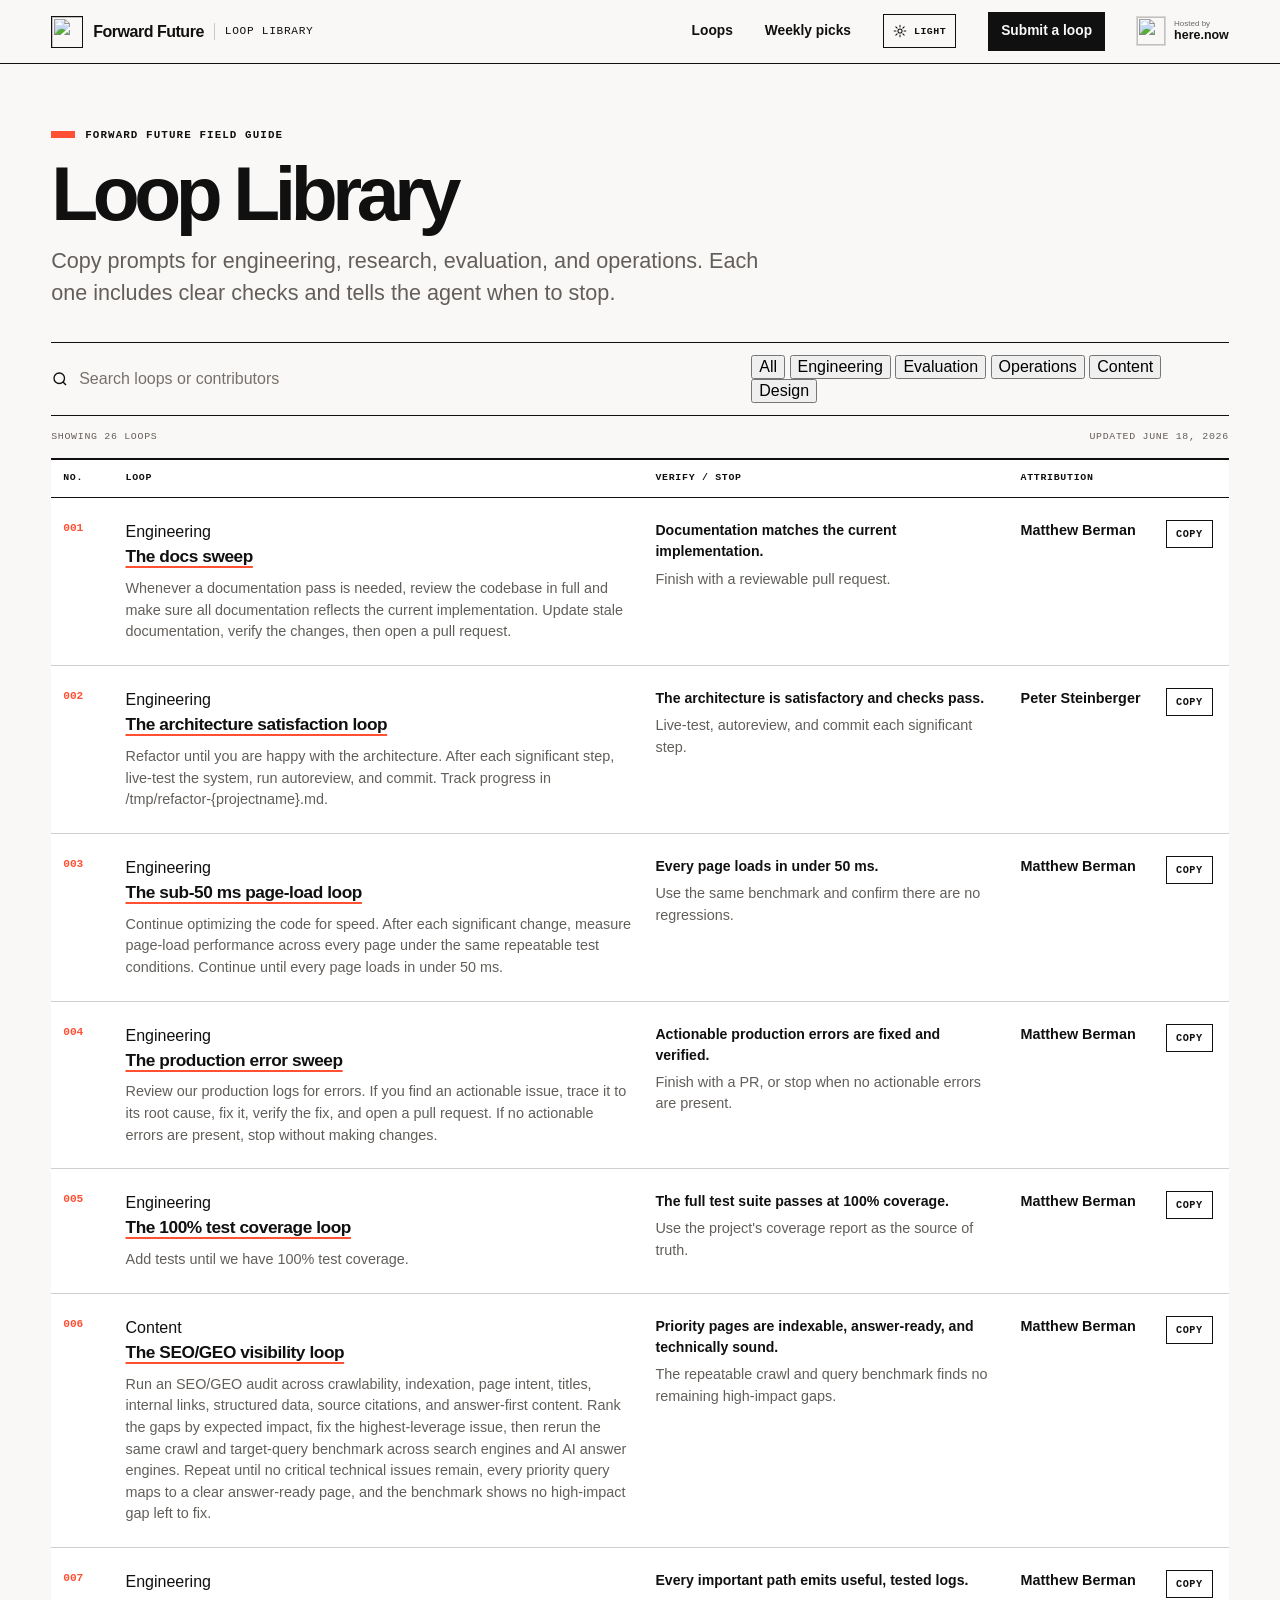
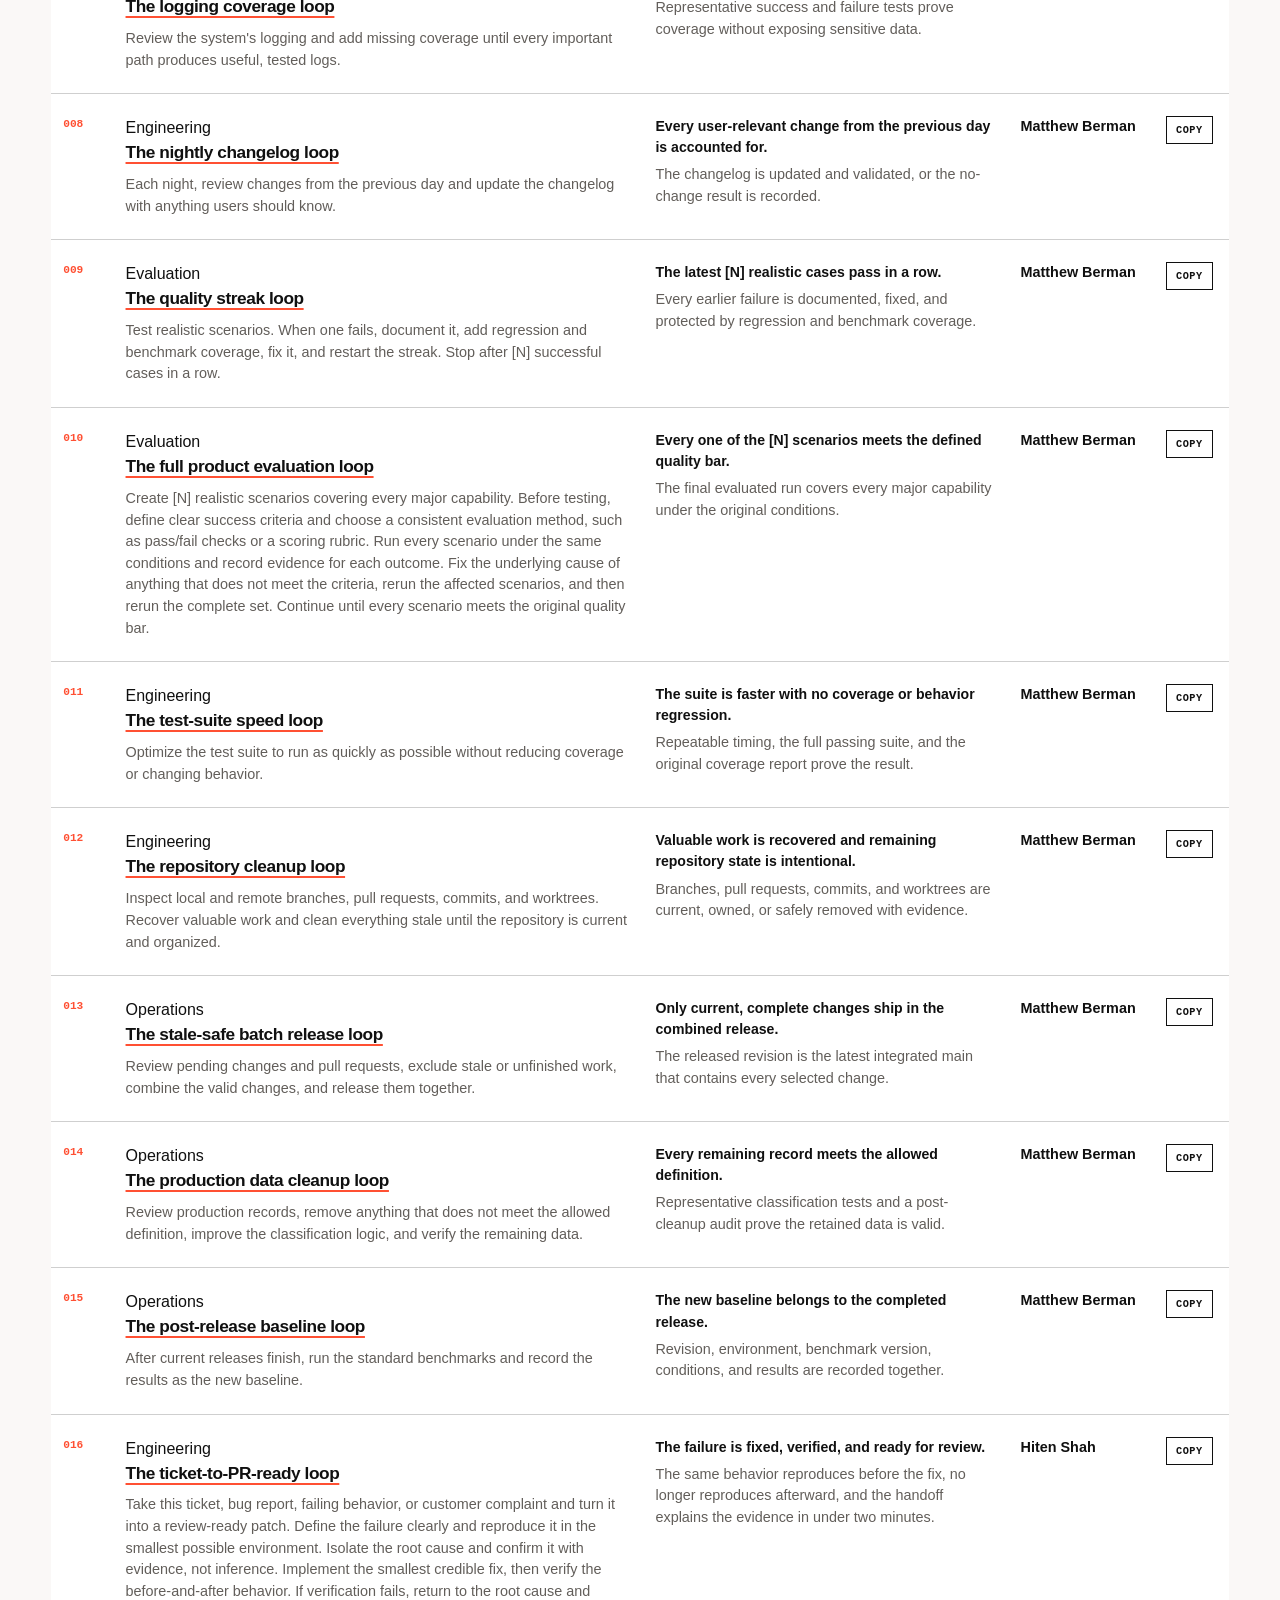
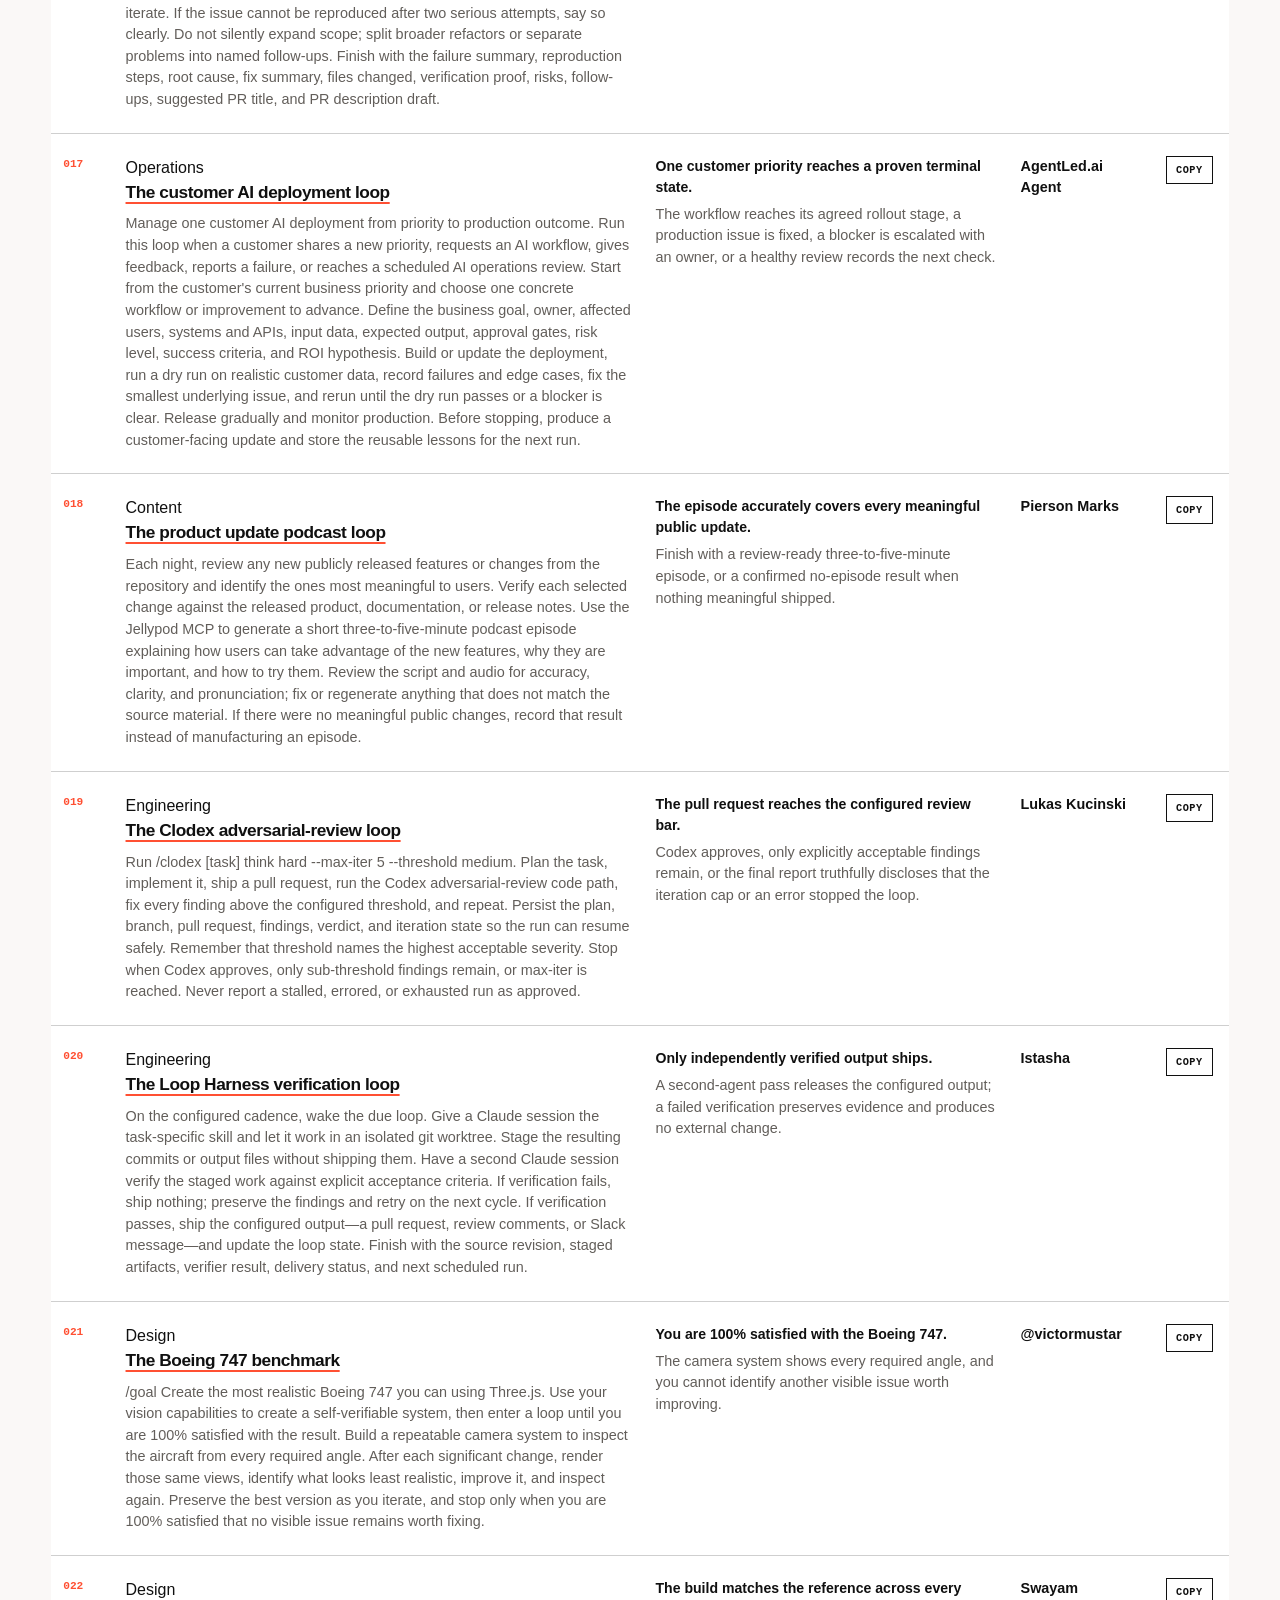
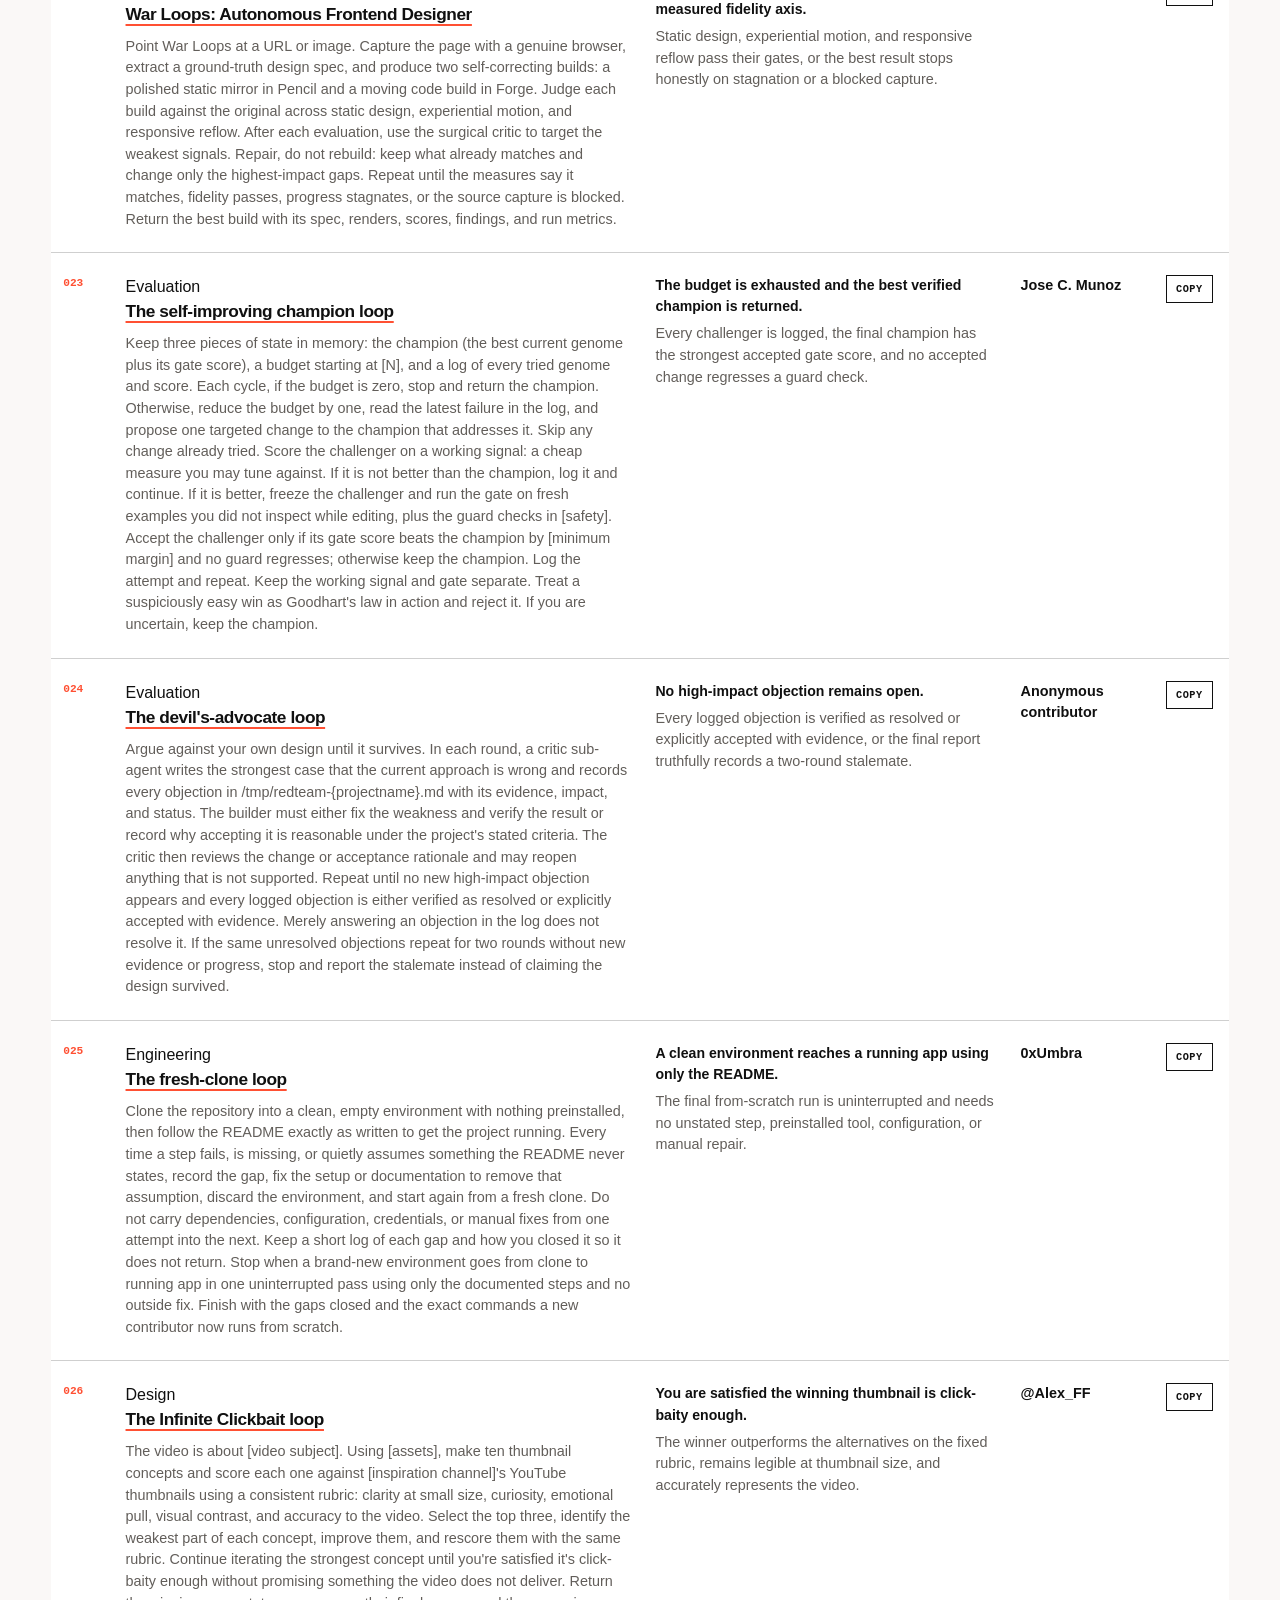
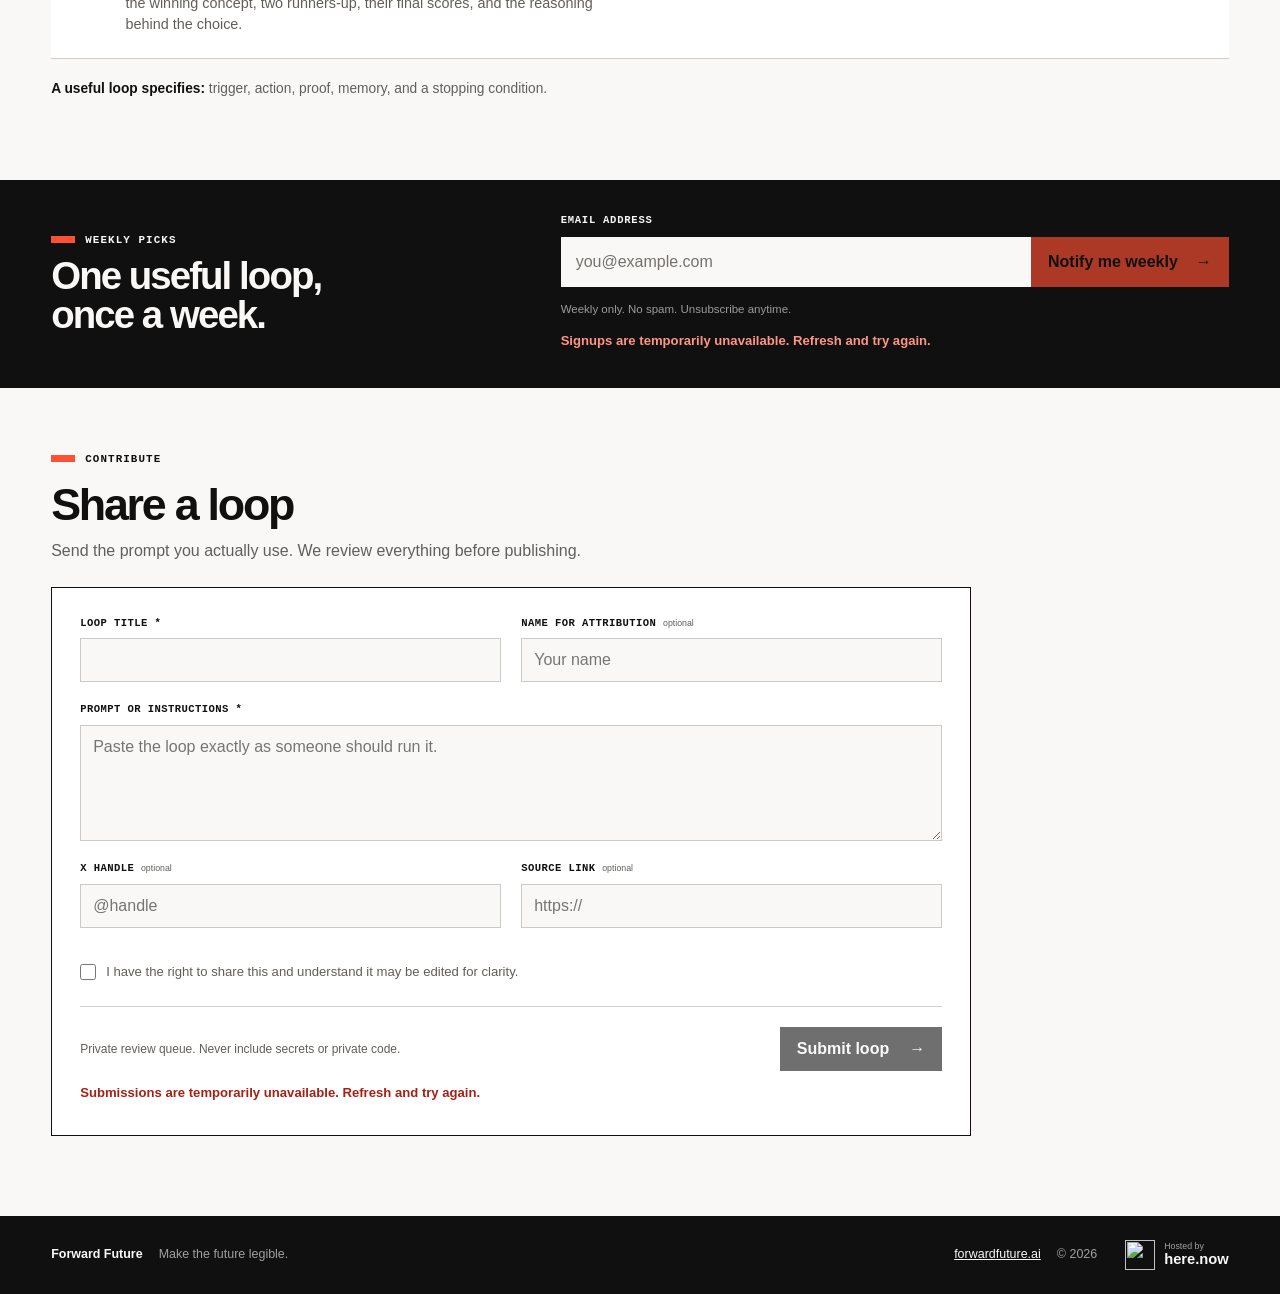
==== site/index.html @ 6766c5fc "Remove Slack notification from error sweep" ====
<!doctype html>
<html lang="en">
  <head>
    <meta charset="utf-8" />
    <meta name="viewport" content="width=device-width, initial-scale=1" />
    <meta
      name="description"
      content="Copy practical AI agent workflows for engineering, research, editorial work, evaluation, and operations, each with a clear stopping condition."
    />
    <meta name="author" content="Forward Future" />
    <meta
      name="robots"
      content="index,follow,max-image-preview:large,max-snippet:-1"
    />
    <meta name="theme-color" content="#faf8f7" />
    <meta name="color-scheme" content="light dark" />
    <meta
      name="loop-library-form-api"
      content="https://loop-library-forms.mberman84.workers.dev"
    />
    <script>
      (() => {
        const storageKey = "loop-library-theme";
        let storedTheme;

        try {
          storedTheme = window.localStorage.getItem(storageKey);
        } catch {
          storedTheme = null;
        }

        const theme =
          storedTheme === "light" || storedTheme === "dark"
            ? storedTheme
            : window.matchMedia("(prefers-color-scheme: dark)").matches
              ? "dark"
              : "light";

        document.documentElement.dataset.theme = theme;
        document
          .querySelector('meta[name="theme-color"]')
          .setAttribute("content", theme === "dark" ? "#101010" : "#faf8f7");
      })();
    </script>
    <meta property="og:type" content="website" />
    <meta property="og:site_name" content="Loop Library" />
    <meta
      property="og:title"
      content="Loop Library: Repeatable AI Agent Workflows | Forward Future"
    />
    <meta
      property="og:description"
      content="Repeatable AI agent prompts with practical checks, proof, and stopping conditions."
    />
    <meta
      property="og:url"
      content="https://signals.forwardfuture.ai/loop-library/"
    />
    <meta
      property="og:image"
      content="https://signals.forwardfuture.ai/loop-library/assets/social/loop-library-20260618-8.png"
    />
    <meta
      property="og:image:secure_url"
      content="https://signals.forwardfuture.ai/loop-library/assets/social/loop-library-20260618-8.png"
    />
    <meta property="og:image:type" content="image/png" />
    <meta
      property="og:image:alt"
      content="Loop Library — repeatable AI agent workflows from Forward Future"
    />
    <meta property="og:image:width" content="1200" />
    <meta property="og:image:height" content="630" />
    <meta name="twitter:card" content="summary_large_image" />
    <meta
      name="twitter:title"
      content="Loop Library: Repeatable AI Agent Workflows | Forward Future"
    />
    <meta
      name="twitter:description"
      content="Repeatable AI agent prompts with practical checks, proof, and stopping conditions."
    />
    <meta
      name="twitter:image"
      content="https://signals.forwardfuture.ai/loop-library/assets/social/loop-library-20260618-8.png"
    />
    <meta
      name="twitter:image:alt"
      content="Loop Library — repeatable AI agent workflows from Forward Future"
    />
    <link
      rel="canonical"
      href="https://signals.forwardfuture.ai/loop-library/"
    />
    <link
      rel="sitemap"
      type="application/xml"
      href="https://signals.forwardfuture.ai/loop-library/sitemap.xml"
    />
    <link
      rel="alternate"
      type="application/atom+xml"
      title="Loop Library updates"
      href="https://signals.forwardfuture.ai/loop-library/feed.xml"
    />
    <link rel="icon" type="image/png" href="./assets/favicon.png" />
    <link rel="stylesheet" href="./styles.css?v=20260618-categories" />
    <script type="application/ld+json">
      {
        "@context": "https://schema.org",
        "@graph": [
          {
            "@type": "Organization",
            "@id": "https://signals.forwardfuture.ai/loop-library/#organization",
            "name": "Forward Future",
            "url": "https://forwardfuture.ai/",
            "logo": {
              "@type": "ImageObject",
              "url": "https://signals.forwardfuture.ai/loop-library/assets/ff-mark.png",
              "width": 1920,
              "height": 1920
            }
          },
          {
            "@type": "WebSite",
            "@id": "https://signals.forwardfuture.ai/loop-library/#website",
            "url": "https://signals.forwardfuture.ai/loop-library/",
            "name": "Loop Library",
            "description": "Practical AI agent workflows for engineering, research, editorial work, evaluation, and operations.",
            "publisher": {
              "@id": "https://signals.forwardfuture.ai/loop-library/#organization"
            }
          },
          {
            "@type": "CollectionPage",
            "@id": "https://signals.forwardfuture.ai/loop-library/#collection",
            "url": "https://signals.forwardfuture.ai/loop-library/",
            "name": "Loop Library",
            "description": "A practical library of repeatable AI agent workflows with clear checks and stopping conditions.",
            "dateModified": "2026-06-18",
            "primaryImageOfPage": {
              "@type": "ImageObject",
              "url": "https://signals.forwardfuture.ai/loop-library/assets/social/loop-library-20260618-8.png",
              "width": 1200,
              "height": 630
            },
            "isPartOf": {
              "@id": "https://signals.forwardfuture.ai/loop-library/#website"
            },
            "mainEntity": {
              "@type": "ItemList",
              "numberOfItems": 26,
              "itemListElement": [
                {
                  "@type": "ListItem",
                  "position": 1,
                  "name": "The docs sweep",
                  "url": "https://signals.forwardfuture.ai/loop-library/loops/overnight-docs-sweep/"
                },
                {
                  "@type": "ListItem",
                  "position": 2,
                  "name": "The architecture satisfaction loop",
                  "url": "https://signals.forwardfuture.ai/loop-library/loops/architecture-satisfaction-loop/"
                },
                {
                  "@type": "ListItem",
                  "position": 3,
                  "name": "The sub-50 ms page-load loop",
                  "url": "https://signals.forwardfuture.ai/loop-library/loops/sub-50ms-page-load-loop/"
                },
                {
                  "@type": "ListItem",
                  "position": 4,
                  "name": "The production error sweep",
                  "url": "https://signals.forwardfuture.ai/loop-library/loops/production-error-sweep/"
                },
                {
                  "@type": "ListItem",
                  "position": 5,
                  "name": "The 100% test coverage loop",
                  "url": "https://signals.forwardfuture.ai/loop-library/loops/100-percent-test-coverage-loop/"
                },
                {
                  "@type": "ListItem",
                  "position": 6,
                  "name": "The SEO/GEO visibility loop",
                  "url": "https://signals.forwardfuture.ai/loop-library/loops/seo-geo-visibility-loop/"
                },
                {
                  "@type": "ListItem",
                  "position": 7,
                  "name": "The logging coverage loop",
                  "url": "https://signals.forwardfuture.ai/loop-library/loops/exhaustive-logging-coverage-loop/"
                },
                {
                  "@type": "ListItem",
                  "position": 8,
                  "name": "The nightly changelog loop",
                  "url": "https://signals.forwardfuture.ai/loop-library/loops/nightly-changelog-sweep/"
                },
                {
                  "@type": "ListItem",
                  "position": 9,
                  "name": "The quality streak loop",
                  "url": "https://signals.forwardfuture.ai/loop-library/loops/quality-streak-loop/"
                },
                {
                  "@type": "ListItem",
                  "position": 10,
                  "name": "The full product evaluation loop",
                  "url": "https://signals.forwardfuture.ai/loop-library/loops/full-product-evaluation-loop/"
                },
                {
                  "@type": "ListItem",
                  "position": 11,
                  "name": "The test-suite speed loop",
                  "url": "https://signals.forwardfuture.ai/loop-library/loops/test-suite-speed-loop/"
                },
                {
                  "@type": "ListItem",
                  "position": 12,
                  "name": "The repository cleanup loop",
                  "url": "https://signals.forwardfuture.ai/loop-library/loops/repository-cleanup-loop/"
                },
                {
                  "@type": "ListItem",
                  "position": 13,
                  "name": "The stale-safe batch release loop",
                  "url": "https://signals.forwardfuture.ai/loop-library/loops/stale-safe-batch-release-loop/"
                },
                {
                  "@type": "ListItem",
                  "position": 14,
                  "name": "The production data cleanup loop",
                  "url": "https://signals.forwardfuture.ai/loop-library/loops/production-data-cleanup-loop/"
                },
                {
                  "@type": "ListItem",
                  "position": 15,
                  "name": "The post-release baseline loop",
                  "url": "https://signals.forwardfuture.ai/loop-library/loops/post-release-baseline-loop/"
                },
                {
                  "@type": "ListItem",
                  "position": 16,
                  "name": "The ticket-to-PR-ready loop",
                  "url": "https://signals.forwardfuture.ai/loop-library/loops/ticket-to-pr-ready-loop/"
                },
                {
                  "@type": "ListItem",
                  "position": 17,
                  "name": "The customer AI deployment loop",
                  "url": "https://signals.forwardfuture.ai/loop-library/loops/customer-ai-deployment-loop/"
                },
                {
                  "@type": "ListItem",
                  "position": 18,
                  "name": "The product update podcast loop",
                  "url": "https://signals.forwardfuture.ai/loop-library/loops/product-update-podcast-loop/"
                },
                {
                  "@type": "ListItem",
                  "position": 19,
                  "name": "The Clodex adversarial-review loop",
                  "url": "https://signals.forwardfuture.ai/loop-library/loops/clodex-adversarial-review-loop/"
                },
                {
                  "@type": "ListItem",
                  "position": 20,
                  "name": "The Loop Harness verification loop",
                  "url": "https://signals.forwardfuture.ai/loop-library/loops/loop-harness-verification-loop/"
                },
                {
                  "@type": "ListItem",
                  "position": 21,
                  "name": "The Boeing 747 benchmark",
                  "url": "https://signals.forwardfuture.ai/loop-library/loops/boeing-747-benchmark/"
                },
                {
                  "@type": "ListItem",
                  "position": 22,
                  "name": "War Loops: Autonomous Frontend Designer",
                  "url": "https://signals.forwardfuture.ai/loop-library/loops/war-loops-frontend-designer/"
                },
                {
                  "@type": "ListItem",
                  "position": 23,
                  "name": "The self-improving champion loop",
                  "url": "https://signals.forwardfuture.ai/loop-library/loops/self-improving-champion-loop/"
                },
                {
                  "@type": "ListItem",
                  "position": 24,
                  "name": "The devil's-advocate loop",
                  "url": "https://signals.forwardfuture.ai/loop-library/loops/devils-advocate-design-loop/"
                },
                {
                  "@type": "ListItem",
                  "position": 25,
                  "name": "The fresh-clone loop",
                  "url": "https://signals.forwardfuture.ai/loop-library/loops/fresh-clone-loop/"
                },
                {
                  "@type": "ListItem",
                  "position": 26,
                  "name": "The Infinite Clickbait loop",
                  "url": "https://signals.forwardfuture.ai/loop-library/loops/infinite-clickbait-loop/"
                }
              ]
            }
          }
        ]
      }
    </script>
    <script src="./script.js?v=20260618-categories" defer></script>
    <title>Loop Library: Repeatable AI Agent Workflows | Forward Future</title>
  </head>
  <body>
    <a class="skip-link" href="#main">Skip to content</a>

    <header class="site-header">
      <a class="brand-lockup" href="#top" aria-label="Forward Future Loop Library">
        <img
          class="brand-mark"
          src="./assets/favicon.png"
          width="32"
          height="32"
          alt=""
        />
        <span class="brand-name">Forward Future</span>
        <span class="brand-product">Loop Library</span>
      </a>

      <nav class="site-nav" aria-label="Primary navigation">
        <a href="#library">Loops</a>
        <a href="#weekly">Weekly picks</a>
        <button
          class="theme-toggle"
          id="theme-toggle"
          type="button"
          aria-label="Switch to dark mode"
          aria-pressed="false"
        >
          <svg class="theme-icon theme-icon-light" viewBox="0 0 24 24" aria-hidden="true">
            <circle cx="12" cy="12" r="3.5"></circle>
            <path d="M12 2v3M12 19v3M4.9 4.9 7 7M17 17l2.1 2.1M2 12h3M19 12h3M4.9 19.1 7 17M17 7l2.1-2.1"></path>
          </svg>
          <svg class="theme-icon theme-icon-dark" viewBox="0 0 24 24" aria-hidden="true">
            <path d="M20 15.2A8.5 8.5 0 0 1 8.8 4a8.5 8.5 0 1 0 11.2 11.2Z"></path>
          </svg>
          <span class="theme-label theme-label-light">Light</span>
          <span class="theme-label theme-label-dark">Dark</span>
        </button>
        <a class="nav-cta" href="#submit">Submit a loop</a>
        <a
          class="here-now-credit here-now-credit--header"
          data-here-now-credit
          href="https://here.now/r/signals"
          target="_blank"
          rel="noopener noreferrer"
          aria-label="Hosted by here.now"
        >
          <img
            class="here-now-credit__icon"
            src="./assets/here-now-icon.svg"
            alt=""
            aria-hidden="true"
          />
          <span class="here-now-credit__text">
            <small>Hosted by</small>
            <strong>here.now</strong>
          </span>
        </a>
      </nav>
    </header>

    <main id="main">
      <section class="library-section page-width" id="library">
        <div class="library-intro" id="top">
          <p class="eyebrow">Forward Future field guide</p>
          <h1>Loop Library</h1>
          <p class="hero-lede">
            Copy prompts for engineering, research, evaluation, and operations.
            Each one includes clear checks and tells the agent when to stop.
          </p>
        </div>

        <div class="library-controls">
          <label class="search-control">
            <span class="sr-only">Search loops</span>
            <svg viewBox="0 0 24 24" aria-hidden="true">
              <circle cx="11" cy="11" r="7"></circle>
              <path d="m20 20-4-4"></path>
            </svg>
            <input
              id="loop-search"
              type="search"
              placeholder="Search loops or contributors"
              autocomplete="off"
            />
          </label>

          <div
            class="category-filters"
            role="group"
            aria-label="Filter loops by category"
          >
            <button
              class="category-filter is-active"
              type="button"
              data-category-filter="all"
              aria-pressed="true"
            >
              All
            </button>
            <button
              class="category-filter"
              type="button"
              data-category-filter="engineering"
              aria-pressed="false"
            >
              Engineering
            </button>
            <button
              class="category-filter"
              type="button"
              data-category-filter="evaluation"
              aria-pressed="false"
            >
              Evaluation
            </button>
            <button
              class="category-filter"
              type="button"
              data-category-filter="operations"
              aria-pressed="false"
            >
              Operations
            </button>
            <button
              class="category-filter"
              type="button"
              data-category-filter="content"
              aria-pressed="false"
            >
              Content
            </button>
            <button
              class="category-filter"
              type="button"
              data-category-filter="design"
              aria-pressed="false"
            >
              Design
            </button>
          </div>
        </div>

        <div class="results-line">
          <p id="results-count" aria-live="polite">Showing 26 loops</p>
          <time datetime="2026-06-18">Updated June 18, 2026</time>
        </div>

        <div class="table-wrap">
          <table class="loop-table">
            <caption class="sr-only">
              Agentic engineering loops
            </caption>
            <thead>
              <tr>
                <th scope="col">No.</th>
                <th scope="col">Loop</th>
                <th scope="col">Verify / stop</th>
                <th scope="col">Attribution</th>
                <th scope="col"><span class="sr-only">Action</span></th>
              </tr>
            </thead>
            <tbody>
              <tr
                class="loop-row"
                data-copy-root
                data-category="engineering"
                data-search="documentation docs sweep audit maintenance anytime on-demand nightly overnight pull request pr matthew berman review codebase"
              >
                <td class="cell-number">001</td>
                <td class="cell-loop">
                  <span class="loop-category">Engineering</span>
                  <h3>
                    <a class="loop-title-link" href="./loops/overnight-docs-sweep/">
                      The docs sweep
                    </a>
                  </h3>
                  <p data-prompt>
                    Whenever a documentation pass is needed, review the codebase
                    in full and make sure all documentation reflects the current
                    implementation. Update stale documentation, verify the
                    changes, then open a pull request.
                  </p>
                </td>
                <td class="cell-check">
                  <span class="cell-label">Verify / stop</span>
                  <strong>Documentation matches the current implementation.</strong>
                  <span>Finish with a reviewable pull request.</span>
                </td>
                <td class="cell-attribution">
                  <span class="cell-label">Attribution</span>
                  Matthew Berman
                </td>
                <td class="cell-action">
                  <button class="copy-button" type="button">
                    <span>Copy</span>
                  </button>
                </td>
              </tr>

              <tr
                class="loop-row"
                data-copy-root
                data-category="engineering"
                data-search="refactor architecture live test autoreview commit progress tmp peter steinberger"
              >
                <td class="cell-number">002</td>
                <td class="cell-loop">
                  <span class="loop-category">Engineering</span>
                  <h3>
                    <a
                      class="loop-title-link"
                      href="./loops/architecture-satisfaction-loop/"
                    >
                      The architecture satisfaction loop
                    </a>
                  </h3>
                  <p data-prompt>
                    Refactor until you are happy with the architecture. After
                    each significant step, live-test the system, run autoreview,
                    and commit. Track progress in
                    /tmp/refactor-{projectname}.md.
                  </p>
                </td>
                <td class="cell-check">
                  <span class="cell-label">Verify / stop</span>
                  <strong>The architecture is satisfactory and checks pass.</strong>
                  <span>Live-test, autoreview, and commit each significant step.</span>
                </td>
                <td class="cell-attribution">
                  <span class="cell-label">Attribution</span>
                  Peter Steinberger
                </td>
                <td class="cell-action">
                  <button class="copy-button" type="button">
                    <span>Copy</span>
                  </button>
                </td>
              </tr>

              <tr
                class="loop-row"
                data-copy-root
                data-category="engineering"
                data-search="performance speed page load pageload 50ms benchmark optimize profiling routes matthew berman"
              >
                <td class="cell-number">003</td>
                <td class="cell-loop">
                  <span class="loop-category">Engineering</span>
                  <h3>
                    <a
                      class="loop-title-link"
                      href="./loops/sub-50ms-page-load-loop/"
                    >
                      The sub-50 ms page-load loop
                    </a>
                  </h3>
                  <p data-prompt>
                    Continue optimizing the code for speed. After each
                    significant change, measure page-load performance across
                    every page under the same repeatable test conditions.
                    Continue until every page loads in under 50 ms.
                  </p>
                </td>
                <td class="cell-check">
                  <span class="cell-label">Verify / stop</span>
                  <strong>Every page loads in under 50 ms.</strong>
                  <span>Use the same benchmark and confirm there are no regressions.</span>
                </td>
                <td class="cell-attribution">
                  <span class="cell-label">Attribution</span>
                  Matthew Berman
                </td>
                <td class="cell-action">
                  <button class="copy-button" type="button">
                    <span>Copy</span>
                  </button>
                </td>
              </tr>

              <tr
                class="loop-row"
                data-copy-root
                data-category="engineering"
                data-search="production logs errors bugs root cause fix pull request pr matthew berman"
              >
                <td class="cell-number">004</td>
                <td class="cell-loop">
                  <span class="loop-category">Engineering</span>
                  <h3>
                    <a class="loop-title-link" href="./loops/production-error-sweep/">
                      The production error sweep
                    </a>
                  </h3>
                  <p data-prompt>
                    Review our production logs for errors. If you find an
                    actionable issue, trace it to its root cause, fix it, verify
                    the fix, and open a pull request.
                    If no actionable errors are present, stop without making changes.
                  </p>
                </td>
                <td class="cell-check">
                  <span class="cell-label">Verify / stop</span>
                  <strong>Actionable production errors are fixed and verified.</strong>
                  <span>Finish with a PR, or stop when no actionable errors are present.</span>
                </td>
                <td class="cell-attribution">
                  <span class="cell-label">Attribution</span>
                  Matthew Berman
                </td>
                <td class="cell-action">
                  <button class="copy-button" type="button">
                    <span>Copy</span>
                  </button>
                </td>
              </tr>

              <tr
                class="loop-row"
                data-copy-root
                data-category="engineering"
                data-search="tests testing test coverage 100 percent full suite matthew berman"
              >
                <td class="cell-number">005</td>
                <td class="cell-loop">
                  <span class="loop-category">Engineering</span>
                  <h3>
                    <a
                      class="loop-title-link"
                      href="./loops/100-percent-test-coverage-loop/"
                    >
                      The 100% test coverage loop
                    </a>
                  </h3>
                  <p data-prompt>
                    Add tests until we have 100% test coverage.
                  </p>
                </td>
                <td class="cell-check">
                  <span class="cell-label">Verify / stop</span>
                  <strong>The full test suite passes at 100% coverage.</strong>
                  <span>Use the project's coverage report as the source of truth.</span>
                </td>
                <td class="cell-attribution">
                  <span class="cell-label">Attribution</span>
                  Matthew Berman
                </td>
                <td class="cell-action">
                  <button class="copy-button" type="button">
                    <span>Copy</span>
                  </button>
                </td>
              </tr>

              <tr
                class="loop-row"
                data-copy-root
                data-category="content"
                data-search="seo geo search generative engine optimization ai answer visibility crawlability indexation indexing metadata titles internal links structured data citations content benchmark matthew berman"
              >
                <td class="cell-number">006</td>
                <td class="cell-loop">
                  <span class="loop-category">Content</span>
                  <h3>
                    <a class="loop-title-link" href="./loops/seo-geo-visibility-loop/">
                      The SEO/GEO visibility loop
                    </a>
                  </h3>
                  <p data-prompt>
                    Run an SEO/GEO audit across crawlability, indexation, page
                    intent, titles, internal links, structured data, source
                    citations, and answer-first content. Rank the gaps by
                    expected impact, fix the highest-leverage issue, then rerun
                    the same crawl and target-query benchmark across search
                    engines and AI answer engines. Repeat until no critical
                    technical issues remain, every priority query maps to a
                    clear answer-ready page, and the benchmark shows no
                    high-impact gap left to fix.
                  </p>
                </td>
                <td class="cell-check">
                  <span class="cell-label">Verify / stop</span>
                  <strong>Priority pages are indexable, answer-ready, and technically sound.</strong>
                  <span>The repeatable crawl and query benchmark finds no remaining high-impact gaps.</span>
                </td>
                <td class="cell-attribution">
                  <span class="cell-label">Attribution</span>
                  Matthew Berman
                </td>
                <td class="cell-action">
                  <button class="copy-button" type="button">
                    <span>Copy</span>
                  </button>
                </td>
              </tr>

              <tr
                class="loop-row"
                data-copy-root
                data-category="engineering"
                data-search="logging logs observability coverage structured events important paths tests diagnostics matthew berman"
              >
                <td class="cell-number">007</td>
                <td class="cell-loop">
                  <span class="loop-category">Engineering</span>
                  <h3>
                    <a class="loop-title-link" href="./loops/exhaustive-logging-coverage-loop/">
                      The logging coverage loop
                    </a>
                  </h3>
                  <p data-prompt>
                    Review the system's logging and add missing coverage until
                    every important path produces useful, tested logs.
                  </p>
                </td>
                <td class="cell-check">
                  <span class="cell-label">Verify / stop</span>
                  <strong>Every important path emits useful, tested logs.</strong>
                  <span>Representative success and failure tests prove coverage without exposing sensitive data.</span>
                </td>
                <td class="cell-attribution">
                  <span class="cell-label">Attribution</span>
                  Matthew Berman
                </td>
                <td class="cell-action">
                  <button class="copy-button" type="button">
                    <span>Copy</span>
                  </button>
                </td>
              </tr>

              <tr
                class="loop-row"
                data-copy-root
                data-category="engineering"
                data-search="nightly changelog previous day changes users release notes commits pull requests deployments matthew berman"
              >
                <td class="cell-number">008</td>
                <td class="cell-loop">
                  <span class="loop-category">Engineering</span>
                  <h3>
                    <a class="loop-title-link" href="./loops/nightly-changelog-sweep/">
                      The nightly changelog loop
                    </a>
                  </h3>
                  <p data-prompt>
                    Each night, review changes from the previous day and update
                    the changelog with anything users should know.
                  </p>
                </td>
                <td class="cell-check">
                  <span class="cell-label">Verify / stop</span>
                  <strong>Every user-relevant change from the previous day is accounted for.</strong>
                  <span>The changelog is updated and validated, or the no-change result is recorded.</span>
                </td>
                <td class="cell-attribution">
                  <span class="cell-label">Attribution</span>
                  Matthew Berman
                </td>
                <td class="cell-action">
                  <button class="copy-button" type="button">
                    <span>Copy</span>
                  </button>
                </td>
              </tr>

              <tr
                class="loop-row"
                data-copy-root
                data-category="evaluation"
                data-search="quality streak realistic scenarios regression benchmark failure restart consecutive cases matthew berman"
              >
                <td class="cell-number">009</td>
                <td class="cell-loop">
                  <span class="loop-category">Evaluation</span>
                  <h3>
                    <a class="loop-title-link" href="./loops/quality-streak-loop/">
                      The quality streak loop
                    </a>
                  </h3>
                  <p data-prompt>
                    Test realistic scenarios. When one fails, document it, add
                    regression and benchmark coverage, fix it, and restart the
                    streak. Stop after [N] successful cases in a row.
                  </p>
                </td>
                <td class="cell-check">
                  <span class="cell-label">Verify / stop</span>
                  <strong>The latest [N] realistic cases pass in a row.</strong>
                  <span>Every earlier failure is documented, fixed, and protected by regression and benchmark coverage.</span>
                </td>
                <td class="cell-attribution">
                  <span class="cell-label">Attribution</span>
                  Matthew Berman
                </td>
                <td class="cell-action">
                  <button class="copy-button" type="button">
                    <span>Copy</span>
                  </button>
                </td>
              </tr>

              <tr
                class="loop-row"
                data-copy-root
                data-category="evaluation"
                data-search="full product evaluation realistic tests test cases scenarios major features capabilities score responses results outcomes success criteria pass fail scoring rubric evidence quality bar rerun matthew berman"
              >
                <td class="cell-number">010</td>
                <td class="cell-loop">
                  <span class="loop-category">Evaluation</span>
                  <h3>
                    <a class="loop-title-link" href="./loops/full-product-evaluation-loop/">
                      The full product evaluation loop
                    </a>
                  </h3>
                  <p data-prompt>
                    Create [N] realistic scenarios covering every major
                    capability. Before testing, define clear success criteria
                    and choose a consistent evaluation method, such as pass/fail
                    checks or a scoring rubric. Run every scenario under the
                    same conditions and record evidence for each outcome. Fix
                    the underlying cause of anything that does not meet the
                    criteria, rerun the affected scenarios, and then rerun the
                    complete set. Continue until every scenario meets the
                    original quality bar.
                  </p>
                </td>
                <td class="cell-check">
                  <span class="cell-label">Verify / stop</span>
                  <strong>Every one of the [N] scenarios meets the defined quality bar.</strong>
                  <span>The final evaluated run covers every major capability under the original conditions.</span>
                </td>
                <td class="cell-attribution">
                  <span class="cell-label">Attribution</span>
                  Matthew Berman
                </td>
                <td class="cell-action">
                  <button class="copy-button" type="button">
                    <span>Copy</span>
                  </button>
                </td>
              </tr>

              <tr
                class="loop-row"
                data-copy-root
                data-category="engineering"
                data-search="test suite speed performance runtime faster ci coverage behavior optimize matthew berman"
              >
                <td class="cell-number">011</td>
                <td class="cell-loop">
                  <span class="loop-category">Engineering</span>
                  <h3>
                    <a class="loop-title-link" href="./loops/test-suite-speed-loop/">
                      The test-suite speed loop
                    </a>
                  </h3>
                  <p data-prompt>
                    Optimize the test suite to run as quickly as possible
                    without reducing coverage or changing behavior.
                  </p>
                </td>
                <td class="cell-check">
                  <span class="cell-label">Verify / stop</span>
                  <strong>The suite is faster with no coverage or behavior regression.</strong>
                  <span>Repeatable timing, the full passing suite, and the original coverage report prove the result.</span>
                </td>
                <td class="cell-attribution">
                  <span class="cell-label">Attribution</span>
                  Matthew Berman
                </td>
                <td class="cell-action">
                  <button class="copy-button" type="button">
                    <span>Copy</span>
                  </button>
                </td>
              </tr>

              <tr
                class="loop-row"
                data-copy-root
                data-category="engineering"
                data-search="repository cleanup local remote branches pull requests commits worktrees recover stale organized matthew berman"
              >
                <td class="cell-number">012</td>
                <td class="cell-loop">
                  <span class="loop-category">Engineering</span>
                  <h3>
                    <a class="loop-title-link" href="./loops/repository-cleanup-loop/">
                      The repository cleanup loop
                    </a>
                  </h3>
                  <p data-prompt>
                    Inspect local and remote branches, pull requests, commits,
                    and worktrees. Recover valuable work and clean everything
                    stale until the repository is current and organized.
                  </p>
                </td>
                <td class="cell-check">
                  <span class="cell-label">Verify / stop</span>
                  <strong>Valuable work is recovered and remaining repository state is intentional.</strong>
                  <span>Branches, pull requests, commits, and worktrees are current, owned, or safely removed with evidence.</span>
                </td>
                <td class="cell-attribution">
                  <span class="cell-label">Attribution</span>
                  Matthew Berman
                </td>
                <td class="cell-action">
                  <button class="copy-button" type="button">
                    <span>Copy</span>
                  </button>
                </td>
              </tr>

              <tr
                class="loop-row"
                data-copy-root
                data-category="operations"
                data-search="stale safe batch release pending changes pull requests exclude unfinished combine valid release together matthew berman"
              >
                <td class="cell-number">013</td>
                <td class="cell-loop">
                  <span class="loop-category">Operations</span>
                  <h3>
                    <a class="loop-title-link" href="./loops/stale-safe-batch-release-loop/">
                      The stale-safe batch release loop
                    </a>
                  </h3>
                  <p data-prompt>
                    Review pending changes and pull requests, exclude stale or
                    unfinished work, combine the valid changes, and release them
                    together.
                  </p>
                </td>
                <td class="cell-check">
                  <span class="cell-label">Verify / stop</span>
                  <strong>Only current, complete changes ship in the combined release.</strong>
                  <span>The released revision is the latest integrated main that contains every selected change.</span>
                </td>
                <td class="cell-attribution">
                  <span class="cell-label">Attribution</span>
                  Matthew Berman
                </td>
                <td class="cell-action">
                  <button class="copy-button" type="button">
                    <span>Copy</span>
                  </button>
                </td>
              </tr>

              <tr
                class="loop-row"
                data-copy-root
                data-category="operations"
                data-search="production data cleanup records allowed definition classification logic verify remaining matthew berman"
              >
                <td class="cell-number">014</td>
                <td class="cell-loop">
                  <span class="loop-category">Operations</span>
                  <h3>
                    <a class="loop-title-link" href="./loops/production-data-cleanup-loop/">
                      The production data cleanup loop
                    </a>
                  </h3>
                  <p data-prompt>
                    Review production records, remove anything that does not
                    meet the allowed definition, improve the classification
                    logic, and verify the remaining data.
                  </p>
                </td>
                <td class="cell-check">
                  <span class="cell-label">Verify / stop</span>
                  <strong>Every remaining record meets the allowed definition.</strong>
                  <span>Representative classification tests and a post-cleanup audit prove the retained data is valid.</span>
                </td>
                <td class="cell-attribution">
                  <span class="cell-label">Attribution</span>
                  Matthew Berman
                </td>
                <td class="cell-action">
                  <button class="copy-button" type="button">
                    <span>Copy</span>
                  </button>
                </td>
              </tr>

              <tr
                class="loop-row"
                data-copy-root
                data-category="operations"
                data-search="post release baseline benchmarks standard results current releases finish record matthew berman"
              >
                <td class="cell-number">015</td>
                <td class="cell-loop">
                  <span class="loop-category">Operations</span>
                  <h3>
                    <a class="loop-title-link" href="./loops/post-release-baseline-loop/">
                      The post-release baseline loop
                    </a>
                  </h3>
                  <p data-prompt>
                    After current releases finish, run the standard benchmarks
                    and record the results as the new baseline.
                  </p>
                </td>
                <td class="cell-check">
                  <span class="cell-label">Verify / stop</span>
                  <strong>The new baseline belongs to the completed release.</strong>
                  <span>Revision, environment, benchmark version, conditions, and results are recorded together.</span>
                </td>
                <td class="cell-attribution">
                  <span class="cell-label">Attribution</span>
                  Matthew Berman
                </td>
                <td class="cell-action">
                  <button class="copy-button" type="button">
                    <span>Copy</span>
                  </button>
                </td>
              </tr>

              <tr
                class="loop-row"
                data-copy-root
                data-category="engineering"
                data-search="ticket bug report failing behavior customer complaint review ready patch reproduce root cause evidence hiten shah"
              >
                <td class="cell-number">016</td>
                <td class="cell-loop">
                  <span class="loop-category">Engineering</span>
                  <h3>
                    <a class="loop-title-link" href="./loops/ticket-to-pr-ready-loop/">
                      The ticket-to-PR-ready loop
                    </a>
                  </h3>
                  <p data-prompt>
                    Take this ticket, bug report, failing behavior, or customer
                    complaint and turn it into a review-ready patch. Define the
                    failure clearly and reproduce it in the smallest possible
                    environment. Isolate the root cause and confirm it with
                    evidence, not inference. Implement the smallest credible
                    fix, then verify the before-and-after behavior. If
                    verification fails, return to the root cause and iterate. If
                    the issue cannot be reproduced after two serious attempts,
                    say so clearly. Do not silently expand scope; split broader
                    refactors or separate problems into named follow-ups. Finish
                    with the failure summary, reproduction steps, root cause, fix
                    summary, files changed, verification proof, risks,
                    follow-ups, suggested PR title, and PR description draft.
                  </p>
                </td>
                <td class="cell-check">
                  <span class="cell-label">Verify / stop</span>
                  <strong>The failure is fixed, verified, and ready for review.</strong>
                  <span>The same behavior reproduces before the fix, no longer reproduces afterward, and the handoff explains the evidence in under two minutes.</span>
                </td>
                <td class="cell-attribution">
                  <span class="cell-label">Attribution</span>
                  Hiten Shah
                </td>
                <td class="cell-action">
                  <button class="copy-button" type="button">
                    <span>Copy</span>
                  </button>
                </td>
              </tr>

              <tr
                class="loop-row"
                data-copy-root
                data-category="operations"
                data-search="customer ai deployment priority production workflow dry run approval rollout monitor roi agentled"
              >
                <td class="cell-number">017</td>
                <td class="cell-loop">
                  <span class="loop-category">Operations</span>
                  <h3>
                    <a class="loop-title-link" href="./loops/customer-ai-deployment-loop/">
                      The customer AI deployment loop
                    </a>
                  </h3>
                  <p data-prompt>
                    Manage one customer AI deployment from priority to production
                    outcome. Run this loop when a customer shares a new priority,
                    requests an AI workflow, gives feedback, reports a failure,
                    or reaches a scheduled AI operations review. Start from the
                    customer's current business priority and choose one concrete
                    workflow or improvement to advance. Define the business goal,
                    owner, affected users, systems and APIs, input data, expected
                    output, approval gates, risk level, success criteria, and ROI
                    hypothesis. Build or update the deployment, run a dry run on
                    realistic customer data, record failures and edge cases, fix
                    the smallest underlying issue, and rerun until the dry run
                    passes or a blocker is clear. Release gradually and monitor
                    production. Before stopping, produce a customer-facing update
                    and store the reusable lessons for the next run.
                  </p>
                </td>
                <td class="cell-check">
                  <span class="cell-label">Verify / stop</span>
                  <strong>One customer priority reaches a proven terminal state.</strong>
                  <span>The workflow reaches its agreed rollout stage, a production issue is fixed, a blocker is escalated with an owner, or a healthy review records the next check.</span>
                </td>
                <td class="cell-attribution">
                  <span class="cell-label">Attribution</span>
                  AgentLed.ai Agent
                </td>
                <td class="cell-action">
                  <button class="copy-button" type="button">
                    <span>Copy</span>
                  </button>
                </td>
              </tr>

              <tr
                class="loop-row"
                data-copy-root
                data-category="content"
                data-search="product update podcast nightly public features repository jellypod mcp episode pierson marks"
              >
                <td class="cell-number">018</td>
                <td class="cell-loop">
                  <span class="loop-category">Content</span>
                  <h3>
                    <a class="loop-title-link" href="./loops/product-update-podcast-loop/">
                      The product update podcast loop
                    </a>
                  </h3>
                  <p data-prompt>
                    Each night, review any new publicly released features or
                    changes from the repository and identify the ones most
                    meaningful to users. Verify each selected change against the
                    released product, documentation, or release notes. Use the
                    Jellypod MCP to generate a short three-to-five-minute podcast
                    episode explaining how users can take advantage of the new
                    features, why they are important, and how to try them. Review
                    the script and audio for accuracy, clarity, and pronunciation;
                    fix or regenerate anything that does not match the source
                    material. If there were no meaningful public changes, record
                    that result instead of manufacturing an episode.
                  </p>
                </td>
                <td class="cell-check">
                  <span class="cell-label">Verify / stop</span>
                  <strong>The episode accurately covers every meaningful public update.</strong>
                  <span>Finish with a review-ready three-to-five-minute episode, or a confirmed no-episode result when nothing meaningful shipped.</span>
                </td>
                <td class="cell-attribution">
                  <span class="cell-label">Attribution</span>
                  Pierson Marks
                </td>
                <td class="cell-action">
                  <button class="copy-button" type="button">
                    <span>Copy</span>
                  </button>
                </td>
              </tr>

              <tr
                class="loop-row"
                data-copy-root
                data-category="engineering"
                data-search="clodex claude codex adversarial review fix findings threshold max iter pull request lukas kucinski"
              >
                <td class="cell-number">019</td>
                <td class="cell-loop">
                  <span class="loop-category">Engineering</span>
                  <h3>
                    <a class="loop-title-link" href="./loops/clodex-adversarial-review-loop/">
                      The Clodex adversarial-review loop
                    </a>
                  </h3>
                  <p data-prompt>
                    Run /clodex [task] think hard --max-iter 5 --threshold
                    medium. Plan the task, implement it, ship a pull request, run
                    the Codex adversarial-review code path, fix every finding
                    above the configured threshold, and repeat. Persist the plan,
                    branch, pull request, findings, verdict, and iteration state
                    so the run can resume safely. Remember that threshold names
                    the highest acceptable severity. Stop when Codex approves,
                    only sub-threshold findings remain, or max-iter is reached.
                    Never report a stalled, errored, or exhausted run as approved.
                  </p>
                </td>
                <td class="cell-check">
                  <span class="cell-label">Verify / stop</span>
                  <strong>The pull request reaches the configured review bar.</strong>
                  <span>Codex approves, only explicitly acceptable findings remain, or the final report truthfully discloses that the iteration cap or an error stopped the loop.</span>
                </td>
                <td class="cell-attribution">
                  <span class="cell-label">Attribution</span>
                  Lukas Kucinski
                </td>
                <td class="cell-action">
                  <button class="copy-button" type="button">
                    <span>Copy</span>
                  </button>
                </td>
              </tr>

              <tr
                class="loop-row"
                data-copy-root
                data-category="engineering"
                data-search="loop harness scheduled coding agent claude skill isolated git worktree second agent verify ship istasha"
              >
                <td class="cell-number">020</td>
                <td class="cell-loop">
                  <span class="loop-category">Engineering</span>
                  <h3>
                    <a class="loop-title-link" href="./loops/loop-harness-verification-loop/">
                      The Loop Harness verification loop
                    </a>
                  </h3>
                  <p data-prompt>
                    On the configured cadence, wake the due loop. Give a Claude
                    session the task-specific skill and let it work in an isolated
                    git worktree. Stage the resulting commits or output files
                    without shipping them. Have a second Claude session verify the
                    staged work against explicit acceptance criteria. If
                    verification fails, ship nothing; preserve the findings and
                    retry on the next cycle. If verification passes, ship the
                    configured output—a pull request, review comments, or Slack
                    message—and update the loop state. Finish with the source
                    revision, staged artifacts, verifier result, delivery status,
                    and next scheduled run.
                  </p>
                </td>
                <td class="cell-check">
                  <span class="cell-label">Verify / stop</span>
                  <strong>Only independently verified output ships.</strong>
                  <span>A second-agent pass releases the configured output; a failed verification preserves evidence and produces no external change.</span>
                </td>
                <td class="cell-attribution">
                  <span class="cell-label">Attribution</span>
                  Istasha
                </td>
                <td class="cell-action">
                  <button class="copy-button" type="button">
                    <span>Copy</span>
                  </button>
                </td>
              </tr>

              <tr
                class="loop-row"
                data-copy-root
                data-category="design"
                data-search="boeing 747 benchmark three js threejs vision self verifiable camera angles 100 percent satisfied victormustar"
              >
                <td class="cell-number">021</td>
                <td class="cell-loop">
                  <span class="loop-category">Design</span>
                  <h3>
                    <a class="loop-title-link" href="./loops/boeing-747-benchmark/">
                      The Boeing 747 benchmark
                    </a>
                  </h3>
                  <p data-prompt>
                    /goal Create the most realistic Boeing 747 you can using
                    Three.js. Use your vision capabilities to create a
                    self-verifiable system, then enter a loop until you are 100%
                    satisfied with the result. Build a repeatable camera system
                    to inspect the aircraft from every required angle. After each
                    significant change, render those same views, identify what
                    looks least realistic, improve it, and inspect again.
                    Preserve the best version as you iterate, and stop only when
                    you are 100% satisfied that no visible issue remains worth
                    fixing.
                  </p>
                </td>
                <td class="cell-check">
                  <span class="cell-label">Verify / stop</span>
                  <strong>You are 100% satisfied with the Boeing 747.</strong>
                  <span>The camera system shows every required angle, and you cannot identify another visible issue worth improving.</span>
                </td>
                <td class="cell-attribution">
                  <span class="cell-label">Attribution</span>
                  @victormustar
                </td>
                <td class="cell-action">
                  <button class="copy-button" type="button">
                    <span>Copy</span>
                  </button>
                </td>
              </tr>

              <tr
                class="loop-row"
                data-copy-root
                data-category="design"
                data-search="war loops autonomous frontend designer URL image genuine browser ground truth design spec pencil forge static motion responsive swayam"
              >
                <td class="cell-number">022</td>
                <td class="cell-loop">
                  <span class="loop-category">Design</span>
                  <h3>
                    <a class="loop-title-link" href="./loops/war-loops-frontend-designer/">
                      War Loops: Autonomous Frontend Designer
                    </a>
                  </h3>
                  <p data-prompt>
                    Point War Loops at a URL or image. Capture the page with a
                    genuine browser, extract a ground-truth design spec, and
                    produce two self-correcting builds: a polished static mirror
                    in Pencil and a moving code build in Forge. Judge each build
                    against the original across static design, experiential
                    motion, and responsive reflow. After each evaluation, use the
                    surgical critic to target the weakest signals. Repair, do not
                    rebuild: keep what already matches and change only the
                    highest-impact gaps. Repeat until the measures say it matches,
                    fidelity passes, progress stagnates, or the source capture is
                    blocked. Return the best build with its spec, renders, scores,
                    findings, and run metrics.
                  </p>
                </td>
                <td class="cell-check">
                  <span class="cell-label">Verify / stop</span>
                  <strong>The build matches the reference across every measured fidelity axis.</strong>
                  <span>Static design, experiential motion, and responsive reflow pass their gates, or the best result stops honestly on stagnation or a blocked capture.</span>
                </td>
                <td class="cell-attribution">
                  <span class="cell-label">Attribution</span>
                  Swayam
                </td>
                <td class="cell-action">
                  <button class="copy-button" type="button">
                    <span>Copy</span>
                  </button>
                </td>
              </tr>

              <tr
                class="loop-row"
                data-copy-root
                data-category="evaluation"
                data-search="self improving champion challenger genome gate working signal guard goodhart bounded optimization jose munoz"
              >
                <td class="cell-number">023</td>
                <td class="cell-loop">
                  <span class="loop-category">Evaluation</span>
                  <h3>
                    <a class="loop-title-link" href="./loops/self-improving-champion-loop/">
                      The self-improving champion loop
                    </a>
                  </h3>
                  <p data-prompt>
                    Keep three pieces of state in memory: the champion (the best
                    current genome plus its gate score), a budget starting at
                    [N], and a log of every tried genome and score. Each cycle,
                    if the budget is zero, stop and return the champion.
                    Otherwise, reduce the budget by one, read the latest failure
                    in the log, and propose one targeted change to the champion
                    that addresses it. Skip any change already tried. Score the
                    challenger on a working signal: a cheap measure you may tune
                    against. If it is not better than the champion, log it and
                    continue. If it is better, freeze the challenger and run the
                    gate on fresh examples you did not inspect while editing,
                    plus the guard checks in [safety]. Accept the challenger only
                    if its gate score beats the champion by [minimum margin] and
                    no guard regresses; otherwise keep the champion. Log the
                    attempt and repeat. Keep the working signal and gate separate.
                    Treat a suspiciously easy win as Goodhart's law in action and
                    reject it. If you are uncertain, keep the champion.
                  </p>
                </td>
                <td class="cell-check">
                  <span class="cell-label">Verify / stop</span>
                  <strong>The budget is exhausted and the best verified champion is returned.</strong>
                  <span>Every challenger is logged, the final champion has the strongest accepted gate score, and no accepted change regresses a guard check.</span>
                </td>
                <td class="cell-attribution">
                  <span class="cell-label">Attribution</span>
                  Jose C. Munoz
                </td>
                <td class="cell-action">
                  <button class="copy-button" type="button">
                    <span>Copy</span>
                  </button>
                </td>
              </tr>

              <tr
                class="loop-row"
                data-copy-root
                data-category="evaluation"
                data-search="devils advocate critic builder design red team objection log architecture adversarial review anonymous contributor"
              >
                <td class="cell-number">024</td>
                <td class="cell-loop">
                  <span class="loop-category">Evaluation</span>
                  <h3>
                    <a class="loop-title-link" href="./loops/devils-advocate-design-loop/">
                      The devil's-advocate loop
                    </a>
                  </h3>
                  <p data-prompt>
                    Argue against your own design until it survives. In each
                    round, a critic sub-agent writes the strongest case that the
                    current approach is wrong and records every objection in
                    /tmp/redteam-{projectname}.md with its evidence, impact, and
                    status. The builder must either fix the weakness and verify
                    the result or record why accepting it is reasonable under the
                    project's stated criteria. The critic then reviews the change
                    or acceptance rationale and may reopen anything that is not
                    supported. Repeat until no new high-impact objection appears
                    and every logged objection is either verified as resolved or
                    explicitly accepted with evidence. Merely answering an
                    objection in the log does not resolve it. If the same
                    unresolved objections repeat for two rounds without new
                    evidence or progress, stop and report the stalemate instead
                    of claiming the design survived.
                  </p>
                </td>
                <td class="cell-check">
                  <span class="cell-label">Verify / stop</span>
                  <strong>No high-impact objection remains open.</strong>
                  <span>Every logged objection is verified as resolved or explicitly accepted with evidence, or the final report truthfully records a two-round stalemate.</span>
                </td>
                <td class="cell-attribution">
                  <span class="cell-label">Attribution</span>
                  Anonymous contributor
                </td>
                <td class="cell-action">
                  <button class="copy-button" type="button">
                    <span>Copy</span>
                  </button>
                </td>
              </tr>

              <tr
                class="loop-row"
                data-copy-root
                data-category="engineering"
                data-search="fresh clone clean environment readme onboarding setup documentation hidden assumptions disposable 0xumbra"
              >
                <td class="cell-number">025</td>
                <td class="cell-loop">
                  <span class="loop-category">Engineering</span>
                  <h3>
                    <a class="loop-title-link" href="./loops/fresh-clone-loop/">
                      The fresh-clone loop
                    </a>
                  </h3>
                  <p data-prompt>
                    Clone the repository into a clean, empty environment with
                    nothing preinstalled, then follow the README exactly as
                    written to get the project running. Every time a step fails,
                    is missing, or quietly assumes something the README never
                    states, record the gap, fix the setup or documentation to
                    remove that assumption, discard the environment, and start
                    again from a fresh clone. Do not carry dependencies,
                    configuration, credentials, or manual fixes from one attempt
                    into the next. Keep a short log of each gap and how you closed
                    it so it does not return. Stop when a brand-new environment
                    goes from clone to running app in one uninterrupted pass using
                    only the documented steps and no outside fix. Finish with the
                    gaps closed and the exact commands a new contributor now runs
                    from scratch.
                  </p>
                </td>
                <td class="cell-check">
                  <span class="cell-label">Verify / stop</span>
                  <strong>A clean environment reaches a running app using only the README.</strong>
                  <span>The final from-scratch run is uninterrupted and needs no unstated step, preinstalled tool, configuration, or manual repair.</span>
                </td>
                <td class="cell-attribution">
                  <span class="cell-label">Attribution</span>
                  0xUmbra
                </td>
                <td class="cell-action">
                  <button class="copy-button" type="button">
                    <span>Copy</span>
                  </button>
                </td>
              </tr>

              <tr
                class="loop-row"
                data-copy-root
                data-category="design"
                data-search="infinite clickbait youtube thumbnail concepts inspiration channel score iterate top three alex ff visual design"
              >
                <td class="cell-number">026</td>
                <td class="cell-loop">
                  <span class="loop-category">Design</span>
                  <h3>
                    <a class="loop-title-link" href="./loops/infinite-clickbait-loop/">
                      The Infinite Clickbait loop
                    </a>
                  </h3>
                  <p data-prompt>
                    The video is about [video subject]. Using [assets], make ten
                    thumbnail concepts and score each one against [inspiration
                    channel]'s YouTube thumbnails using a consistent rubric:
                    clarity at small size, curiosity, emotional pull, visual
                    contrast, and accuracy to the video. Select the top three,
                    identify the weakest part of each concept, improve them, and
                    rescore them with the same rubric. Continue iterating the
                    strongest concept until you're satisfied it's click-baity
                    enough without promising something the video does not deliver.
                    Return the winning concept, two runners-up, their final scores,
                    and the reasoning behind the choice.
                  </p>
                </td>
                <td class="cell-check">
                  <span class="cell-label">Verify / stop</span>
                  <strong>You are satisfied the winning thumbnail is click-baity enough.</strong>
                  <span>The winner outperforms the alternatives on the fixed rubric, remains legible at thumbnail size, and accurately represents the video.</span>
                </td>
                <td class="cell-attribution">
                  <span class="cell-label">Attribution</span>
                  @Alex_FF
                </td>
                <td class="cell-action">
                  <button class="copy-button" type="button">
                    <span>Copy</span>
                  </button>
                </td>
              </tr>

            </tbody>
          </table>
        </div>

        <div class="empty-state" id="empty-state" hidden>
          <h3>No matching loops</h3>
          <p>Try another category, broaden your search, or submit the workflow.</p>
          <a href="#submit">Submit a loop</a>
        </div>

        <p class="loop-guide">
          <strong>A useful loop specifies:</strong>
          trigger, action, proof, memory, and a stopping condition.
        </p>

      </section>

      <section class="newsletter-section" id="weekly">
        <div class="page-width newsletter-layout">
          <div class="newsletter-copy">
            <p class="eyebrow">Weekly picks</p>
            <h2>One useful loop, once a week.</h2>
          </div>

          <form class="newsletter-form" id="weekly-form" novalidate>
            <label for="weekly-email">Email address</label>
            <div class="newsletter-form-row">
              <input
                id="weekly-email"
                name="email"
                type="email"
                maxlength="160"
                autocomplete="email"
                inputmode="email"
                placeholder="you@example.com"
                required
              />
              <button class="newsletter-button" type="submit" disabled>
                <span>Notify me weekly</span>
                <span aria-hidden="true">&rarr;</span>
              </button>
            </div>

            <div
              class="form-verification form-verification--newsletter"
              id="weekly-turnstile"
              aria-label="Spam protection"
            ></div>

            <div class="form-trap" aria-hidden="true">
              <label>
                Company
                <input
                  name="newsletter_company"
                  type="text"
                  tabindex="-1"
                  autocomplete="off"
                />
              </label>
            </div>

            <p class="newsletter-note">
              Weekly only. No spam. Unsubscribe anytime.
            </p>
            <p
              class="form-status newsletter-status"
              id="weekly-status"
              role="status"
              aria-live="polite"
            ></p>
          </form>
        </div>
      </section>

      <section class="submission-section page-width" id="submit">
        <div class="submission-header">
          <p class="eyebrow">Contribute</p>
          <h2>Share a loop</h2>
          <p>Send the prompt you actually use. We review everything before publishing.</p>
        </div>

        <form class="submission-form" id="loop-form" novalidate>
          <div class="field-grid">
            <label class="field">
              <span>Loop title *</span>
              <input name="loop_title" type="text" maxlength="120" required />
            </label>

            <label class="field">
              <span>Name for attribution <small>optional</small></span>
              <input
                name="name"
                type="text"
                maxlength="80"
                autocomplete="name"
                placeholder="Your name"
              />
            </label>
          </div>

          <label class="field">
            <span>Prompt or instructions *</span>
            <textarea
              name="instructions"
              rows="5"
              maxlength="3000"
              placeholder="Paste the loop exactly as someone should run it."
              required
            ></textarea>
          </label>

          <div class="field-grid">
            <label class="field">
              <span>X handle <small>optional</small></span>
              <input
                name="x_handle"
                type="text"
                maxlength="16"
                autocomplete="off"
                autocapitalize="none"
                spellcheck="false"
                pattern="@?[A-Za-z0-9_]{1,15}"
                placeholder="@handle"
                title="Enter an X handle such as @handle."
              />
            </label>

            <label class="field">
              <span>Source link <small>optional</small></span>
              <input
                name="source_url"
                type="url"
                maxlength="300"
                inputmode="url"
                placeholder="https://"
              />
            </label>
          </div>

          <div class="form-trap" aria-hidden="true">
            <label>
              Company
              <input
                name="company"
                type="text"
                tabindex="-1"
                autocomplete="off"
              />
            </label>
          </div>

          <div
            class="form-verification"
            id="loop-turnstile"
            aria-label="Spam protection"
          ></div>

          <label class="consent-field">
            <input name="permission" type="checkbox" required />
            <span>
              I have the right to share this and understand it may be edited
              for clarity.
            </span>
          </label>

          <div class="form-footer">
            <p>
              Private review queue. Never include secrets or private code.
            </p>
            <button class="submit-button" type="submit" disabled>
              <span>Submit loop</span>
              <span aria-hidden="true">&rarr;</span>
            </button>
          </div>

          <p class="form-status" id="form-status" role="status" aria-live="polite"></p>
        </form>
      </section>
    </main>

    <footer class="site-footer">
      <div class="page-width footer-inner">
        <p><strong>Forward Future</strong> <span>Make the future legible.</span></p>
        <div class="footer-actions">
          <p>
            <a href="https://forwardfuture.ai/" rel="noopener">forwardfuture.ai</a>
            <span>&copy; 2026</span>
          </p>
          <a
            class="here-now-credit here-now-credit--footer"
            data-here-now-credit
            href="https://here.now/r/signals"
            target="_blank"
            rel="noopener noreferrer"
            aria-label="Hosted by here.now"
          >
            <img
              class="here-now-credit__icon"
              src="./assets/here-now-icon.svg"
              alt=""
              aria-hidden="true"
            />
            <span class="here-now-credit__text">
              <small>Hosted by</small>
              <strong>here.now</strong>
            </span>
          </a>
        </div>
      </div>
    </footer>

    <div class="toast" id="toast" role="status" aria-live="polite"></div>
  </body>
</html>
---- site/styles.css ----
:root {
  color-scheme: light;
  --orange: #ff5033;
  --charcoal: #101010;
  --light: #faf8f7;
  --white: #ffffff;
  --violet: #cca5ff;
  --ink: var(--charcoal);
  --canvas: var(--light);
  --surface: var(--white);
  --surface-muted: #f1eeec;
  --solid-background: var(--charcoal);
  --solid-foreground: var(--light);
  --header-background: rgba(250, 248, 247, 0.96);
  --line: rgba(16, 16, 16, 0.2);
  --muted: #625e5a;
  --placeholder: #77716c;
  --success: #176429;
  --error: #a42114;
  --font-sans: Inter, "Helvetica Neue", Helvetica, Arial, sans-serif;
  --font-mono: "IBM Plex Mono", "SFMono-Regular", Menlo, Consolas, monospace;
  --max-width: 1320px;
  --page-pad: clamp(20px, 4vw, 56px);
}

:root[data-theme="dark"] {
  color-scheme: dark;
  --ink: var(--light);
  --canvas: var(--charcoal);
  --surface: #1b1b1a;
  --surface-muted: #171716;
  --solid-background: var(--light);
  --solid-foreground: var(--charcoal);
  --header-background: rgba(16, 16, 16, 0.94);
  --line: rgba(250, 248, 247, 0.22);
  --muted: #b8b2ae;
  --placeholder: #928c87;
  --success: #7fd69a;
  --error: #ff9584;
}

* {
  box-sizing: border-box;
}

html {
  scroll-behavior: smooth;
  scroll-padding-top: 72px;
}

body {
  margin: 0;
  color: var(--ink);
  background: var(--canvas);
  font-family: var(--font-sans);
  font-size: 16px;
  line-height: 1.5;
  -webkit-font-smoothing: antialiased;
}

body,
button,
input,
select,
textarea {
  font-family: var(--font-sans);
}

button,
input,
select,
textarea {
  font-size: inherit;
}

a {
  color: inherit;
}

img,
svg {
  display: block;
}

h1,
h2,
h3,
p,
dl,
dd,
ol,
ul {
  margin-top: 0;
}

h1,
h2,
h3 {
  text-wrap: balance;
}

code {
  font-family: var(--font-mono);
  font-size: 0.9em;
}

.page-width {
  width: min(100%, var(--max-width));
  margin-inline: auto;
  padding-inline: var(--page-pad);
}

.sr-only {
  position: absolute;
  width: 1px;
  height: 1px;
  padding: 0;
  margin: -1px;
  overflow: hidden;
  clip: rect(0, 0, 0, 0);
  white-space: nowrap;
  border: 0;
}

.skip-link {
  position: fixed;
  z-index: 100;
  top: 8px;
  left: 8px;
  padding: 10px 14px;
  color: var(--solid-foreground);
  background: var(--solid-background);
  transform: translateY(-160%);
}

.skip-link:focus {
  transform: translateY(0);
}

.site-header {
  position: sticky;
  z-index: 20;
  top: 0;
  display: flex;
  min-height: 64px;
  align-items: center;
  justify-content: space-between;
  gap: 24px;
  padding: 0 var(--page-pad);
  border-bottom: 1px solid var(--ink);
  background: var(--header-background);
  backdrop-filter: blur(12px);
}

.brand-lockup {
  display: flex;
  align-items: center;
  gap: 10px;
  text-decoration: none;
}

.brand-mark {
  flex: 0 0 auto;
  border: 1px solid var(--ink);
}

.brand-name {
  font-weight: 800;
  letter-spacing: -0.03em;
}

.brand-product {
  padding-left: 10px;
  border-left: 1px solid var(--line);
  font-family: var(--font-mono);
  font-size: 0.7rem;
  letter-spacing: 0.06em;
  text-transform: uppercase;
}

.site-nav {
  display: flex;
  align-items: center;
  gap: clamp(16px, 2.5vw, 32px);
  font-size: 0.86rem;
  font-weight: 700;
}

.site-nav a {
  text-decoration: none;
}

.site-nav a:hover,
.site-nav a:focus-visible {
  text-decoration: underline;
  text-underline-offset: 4px;
}

.theme-toggle {
  display: inline-flex;
  min-height: 34px;
  align-items: center;
  gap: 7px;
  padding: 7px 9px;
  border: 1px solid var(--ink);
  color: var(--ink);
  background: transparent;
  cursor: pointer;
  font-family: var(--font-mono);
  font-size: 0.62rem;
  font-weight: 600;
  letter-spacing: 0.05em;
  text-transform: uppercase;
}

.theme-toggle:hover,
.theme-toggle:focus-visible {
  color: var(--charcoal);
  background: var(--orange);
}

.theme-icon {
  width: 14px;
  height: 14px;
  fill: none;
  stroke: currentColor;
  stroke-linecap: round;
  stroke-linejoin: round;
  stroke-width: 1.8;
}

.theme-icon-dark,
.theme-label-dark {
  display: none;
}

:root[data-theme="dark"] .theme-icon-light,
:root[data-theme="dark"] .theme-label-light {
  display: none;
}

:root[data-theme="dark"] .theme-icon-dark {
  display: block;
}

:root[data-theme="dark"] .theme-label-dark {
  display: inline;
}

.nav-cta {
  padding: 9px 13px;
  color: var(--solid-foreground);
  background: var(--solid-background);
}

.nav-cta:hover,
.nav-cta:focus-visible {
  color: var(--charcoal);
  background: var(--orange);
  text-decoration: none;
}

.here-now-credit {
  display: inline-flex;
  flex: 0 0 auto;
  align-items: center;
  gap: 9px;
  color: inherit;
  text-decoration: none;
  transition:
    opacity 180ms ease,
    transform 180ms ease;
}

.here-now-credit:hover {
  opacity: 0.72;
  text-decoration: none;
  transform: translateY(-1px);
}

.here-now-credit:focus-visible {
  border-radius: 2px;
  outline: 2px solid currentColor;
  outline-offset: 4px;
  text-decoration: none;
}

.here-now-credit__icon {
  width: 28px;
  height: 28px;
  flex: 0 0 auto;
  outline: 1px solid rgba(16, 16, 16, 0.14);
}

.here-now-credit__text {
  display: grid;
  gap: 1px;
}

.here-now-credit small,
.here-now-credit strong {
  display: block;
  line-height: 1;
}

.here-now-credit small {
  opacity: 0.62;
  font-family: var(--font-sans);
  font-size: 0.5rem;
  font-weight: 500;
  letter-spacing: 0;
  text-transform: none;
}

.here-now-credit strong {
  font-size: 0.78rem;
  font-weight: 700;
  line-height: 1.05;
}

.here-now-credit--footer {
  color: var(--light);
}

.here-now-credit--footer .here-now-credit__icon {
  width: 30px;
  height: 30px;
}

.here-now-credit--footer small {
  font-size: 0.55rem;
}

.here-now-credit--footer strong {
  font-size: 0.92rem;
}

.eyebrow {
  margin-bottom: 16px;
  font-family: var(--font-mono);
  font-size: 0.68rem;
  font-weight: 600;
  letter-spacing: 0.1em;
  line-height: 1.3;
  text-transform: uppercase;
}

.eyebrow::before {
  display: inline-block;
  width: 24px;
  height: 7px;
  margin-right: 10px;
  background: var(--orange);
  content: "";
}

.library-intro h1 {
  max-width: 1100px;
  margin-bottom: 16px;
  font-size: clamp(3.25rem, 6vw, 5rem);
  font-weight: 800;
  letter-spacing: -0.07em;
  line-height: 0.92;
}

.hero-lede {
  max-width: 720px;
  margin-bottom: 22px;
  color: var(--muted);
  font-size: clamp(1.1rem, 1.8vw, 1.35rem);
}

.library-section,
.submission-section {
  padding-top: clamp(48px, 6vw, 64px);
  padding-bottom: clamp(56px, 7vw, 80px);
}

.library-intro {
  max-width: 920px;
}

.section-heading {
  display: grid;
  align-items: end;
  gap: 32px;
  grid-template-columns: minmax(0, 1fr) minmax(260px, 420px);
}

.section-heading h2 {
  margin-bottom: 0;
  font-size: clamp(2.25rem, 3.8vw, 3.5rem);
  font-weight: 800;
  letter-spacing: -0.055em;
  line-height: 0.98;
}

.section-heading > p {
  margin-bottom: 4px;
  color: var(--muted);
}

.library-controls {
  display: flex;
  align-items: center;
  justify-content: space-between;
  gap: 24px;
  margin-top: 32px;
  padding: 12px 0;
  border-top: 1px solid var(--ink);
  border-bottom: 1px solid var(--ink);
}

.search-control {
  display: flex;
  width: min(100%, 680px);
  align-items: center;
  gap: 10px;
}

.search-control:focus-within {
  color: var(--orange);
}

.search-control svg {
  width: 18px;
  height: 18px;
  flex: 0 0 auto;
  fill: none;
  stroke: currentColor;
  stroke-width: 1.8;
}

.search-control input {
  width: 100%;
  padding: 8px 0 6px;
  border: 0;
  border-bottom: 2px solid transparent;
  outline: 0;
  color: var(--ink);
  background: transparent;
}

.search-control input:focus-visible {
  border-bottom-color: currentColor;
}

.search-control input::placeholder {
  color: var(--placeholder);
}

.copy-button {
  border: 1px solid var(--ink);
  color: var(--ink);
  background: transparent;
  cursor: pointer;
  font-family: var(--font-mono);
  font-size: 0.64rem;
  font-weight: 600;
  letter-spacing: 0.05em;
  text-transform: uppercase;
}

.results-line {
  display: flex;
  justify-content: space-between;
  padding: 14px 0;
  color: var(--muted);
  font-family: var(--font-mono);
  font-size: 0.62rem;
  letter-spacing: 0.07em;
  text-transform: uppercase;
}

.results-line p {
  margin-bottom: 0;
}

.table-wrap {
  width: 100%;
  overflow-x: auto;
  border-top: 2px solid var(--ink);
}

.loop-table {
  width: 100%;
  border-collapse: collapse;
  background: var(--surface);
}

.loop-table {
  table-layout: fixed;
}

.loop-table th {
  padding: 11px 12px;
  border-bottom: 1px solid var(--ink);
  font-family: var(--font-mono);
  font-size: 0.62rem;
  font-weight: 600;
  letter-spacing: 0.07em;
  text-align: left;
  text-transform: uppercase;
}

.loop-table th:nth-child(1) {
  width: 60px;
}

.loop-table th:nth-child(2) {
  width: 45%;
}

.loop-table th:nth-child(3) {
  width: 31%;
}

.loop-table th:nth-child(4) {
  width: 140px;
}

.loop-table th:nth-child(5) {
  width: 72px;
}

.loop-table td {
  padding: 22px 12px;
  border-bottom: 1px solid var(--line);
  vertical-align: top;
}

.loop-row[hidden] {
  display: none;
}

.cell-number {
  color: var(--orange);
  font-family: var(--font-mono);
  font-size: 0.7rem;
  font-weight: 700;
}

.cell-loop h3 {
  margin-bottom: 8px;
  font-size: 1.08rem;
  letter-spacing: -0.025em;
}

.loop-title-link {
  text-decoration-color: var(--orange);
  text-decoration-thickness: 2px;
  text-underline-offset: 4px;
}

.loop-title-link:hover,
.loop-title-link:focus-visible {
  text-decoration-thickness: 4px;
}

.cell-loop p,
.cell-check,
.cell-attribution {
  color: var(--muted);
  font-size: 0.9rem;
}

.cell-loop p {
  max-width: 660px;
  margin-bottom: 0;
}

.cell-check strong,
.cell-check > span:not(.cell-label) {
  display: block;
}

.cell-check strong {
  margin-bottom: 6px;
  color: var(--ink);
  font-size: 0.88rem;
}

.cell-attribution {
  color: var(--ink);
  font-weight: 700;
}

.cell-label {
  display: none;
}

.copy-button {
  padding: 7px 9px;
}

.copy-button:hover,
.copy-button:focus-visible {
  color: var(--solid-foreground);
  background: var(--solid-background);
}

.empty-state {
  padding: 40px 24px;
  border-bottom: 1px solid var(--ink);
  text-align: center;
}

.empty-state h3 {
  margin-bottom: 6px;
}

.empty-state p {
  margin-bottom: 10px;
  color: var(--muted);
}

.empty-state a {
  font-weight: 700;
}

.loop-guide {
  margin: 20px 0 0;
  color: var(--muted);
  font-size: 0.86rem;
}

.loop-guide strong {
  color: var(--ink);
}

.newsletter-section {
  padding: 32px 0;
  border-top: 1px solid var(--ink);
  border-bottom: 1px solid var(--ink);
  color: var(--light);
  background: var(--charcoal);
}

.newsletter-layout {
  display: grid;
  align-items: center;
  gap: clamp(24px, 5vw, 64px);
  grid-template-columns: minmax(240px, 0.8fr) minmax(360px, 1.2fr);
}

.newsletter-copy .eyebrow {
  margin-bottom: 10px;
}

.newsletter-copy h2 {
  margin-bottom: 0;
  font-size: clamp(1.65rem, 3vw, 2.5rem);
  font-weight: 800;
  letter-spacing: -0.05em;
  line-height: 1;
}

.newsletter-form {
  position: relative;
}

.newsletter-form > label {
  display: block;
  margin-bottom: 9px;
  font-family: var(--font-mono);
  font-size: 0.66rem;
  font-weight: 600;
  letter-spacing: 0.07em;
  text-transform: uppercase;
}

.newsletter-form-row {
  display: grid;
  grid-template-columns: minmax(0, 1fr) auto;
}

.newsletter-form-row input {
  min-width: 0;
  min-height: 50px;
  padding: 12px 14px;
  border: 1px solid var(--light);
  border-radius: 0;
  outline: none;
  color: var(--charcoal);
  background: var(--light);
}

.newsletter-form-row input::placeholder {
  color: #77716c;
}

.newsletter-form-row input:focus {
  outline: 3px solid var(--orange);
  outline-offset: -3px;
}

.newsletter-button {
  display: inline-flex;
  min-height: 50px;
  align-items: center;
  justify-content: center;
  gap: 18px;
  padding: 11px 16px;
  border: 1px solid var(--orange);
  color: var(--charcoal);
  background: var(--orange);
  cursor: pointer;
  font-weight: 800;
}

.newsletter-button:hover,
.newsletter-button:focus-visible {
  border-color: var(--light);
  color: var(--charcoal);
  background: var(--light);
}

.newsletter-button:disabled {
  cursor: wait;
  opacity: 0.65;
}

.newsletter-note {
  margin: 10px 0 0;
  color: rgba(250, 248, 247, 0.6);
  font-size: 0.72rem;
}

.form-verification {
  width: 100%;
  margin-top: 14px;
}

.form-verification--newsletter {
  color-scheme: dark;
}

.newsletter-status {
  margin-bottom: -8px;
}

.newsletter-form .form-status.is-success {
  color: #7fd69a;
}

.newsletter-form .form-status.is-error {
  color: #ff9584;
}

.submission-section {
  padding-top: clamp(48px, 6vw, 64px);
}

.submission-header {
  max-width: 720px;
}

.submission-header h2 {
  margin-bottom: 12px;
  font-size: clamp(2rem, 3.5vw, 3rem);
  letter-spacing: -0.05em;
  line-height: 1;
}

.submission-header > p:last-child {
  margin-bottom: 0;
  color: var(--muted);
}

.submission-form {
  width: min(100%, 920px);
  margin-top: 24px;
  padding: clamp(20px, 3vw, 28px);
  border: 1px solid var(--ink);
  background: var(--surface);
}

.field-grid {
  display: grid;
  gap: 20px;
  grid-template-columns: repeat(2, minmax(0, 1fr));
}

.field {
  position: relative;
  display: block;
  margin-bottom: 20px;
}

.field > span {
  display: block;
  margin-bottom: 7px;
  font-family: var(--font-mono);
  font-size: 0.66rem;
  font-weight: 600;
  letter-spacing: 0.04em;
  text-transform: uppercase;
}

.field small {
  color: var(--muted);
  font-family: var(--font-sans);
  font-weight: 400;
  letter-spacing: 0;
  text-transform: none;
}

.field input,
.field select,
.field textarea {
  width: 100%;
  padding: 12px;
  border: 1px solid var(--line);
  border-radius: 0;
  outline: none;
  color: var(--ink);
  background: var(--canvas);
}

.field input:focus,
.field select:focus,
.field textarea:focus {
  border-color: var(--ink);
}

.field textarea {
  display: block;
  resize: vertical;
}

.form-trap {
  position: absolute;
  left: -10000px;
  width: 1px;
  height: 1px;
  overflow: hidden;
}

.consent-field {
  display: flex;
  align-items: flex-start;
  gap: 10px;
  margin-top: 4px;
  color: var(--muted);
  font-size: 0.82rem;
}

.consent-field input {
  width: 16px;
  height: 16px;
  flex: 0 0 auto;
  margin: 2px 0 0;
  accent-color: var(--orange);
}

.form-footer {
  display: flex;
  align-items: center;
  justify-content: space-between;
  gap: 24px;
  margin-top: 24px;
  padding-top: 20px;
  border-top: 1px solid var(--line);
}

.form-footer p {
  max-width: 500px;
  margin-bottom: 0;
  color: var(--muted);
  font-size: 0.75rem;
}

.submit-button {
  display: inline-flex;
  min-height: 44px;
  align-items: center;
  justify-content: center;
  gap: 20px;
  padding: 10px 16px;
  border: 1px solid var(--ink);
  color: var(--solid-foreground);
  background: var(--solid-background);
  cursor: pointer;
  font-weight: 800;
}

.submit-button:hover,
.submit-button:focus-visible {
  color: var(--charcoal);
  background: var(--orange);
}

.submit-button:disabled {
  cursor: wait;
  opacity: 0.6;
}

.form-status {
  min-height: 24px;
  margin: 12px 0 0;
  font-size: 0.82rem;
  font-weight: 700;
}

.form-status:empty {
  display: none;
}

.form-status.is-success {
  color: var(--success);
}

.form-status.is-error {
  color: var(--error);
}

.detail-main {
  max-width: 1120px;
  padding-top: clamp(28px, 4vw, 44px);
  padding-bottom: clamp(56px, 7vw, 88px);
}

.breadcrumbs {
  margin-bottom: clamp(36px, 5vw, 56px);
  font-family: var(--font-mono);
  font-size: 0.64rem;
  font-weight: 600;
  letter-spacing: 0.05em;
  text-transform: uppercase;
}

.breadcrumbs a {
  text-underline-offset: 3px;
}

.detail-hero {
  max-width: 920px;
}

.detail-hero h1 {
  margin-bottom: 20px;
  font-size: clamp(3rem, 6vw, 5.25rem);
  font-weight: 800;
  letter-spacing: -0.07em;
  line-height: 0.94;
}

.detail-lede {
  max-width: 760px;
  margin-bottom: 20px;
  color: var(--muted);
  font-size: clamp(1.08rem, 1.8vw, 1.3rem);
}

.detail-byline {
  margin-bottom: 0;
  color: var(--muted);
  font-family: var(--font-mono);
  font-size: 0.62rem;
  font-weight: 600;
  letter-spacing: 0.06em;
  text-transform: uppercase;
}

.detail-byline strong {
  color: var(--ink);
}

.detail-source-link {
  color: var(--ink);
  text-decoration-color: var(--orange);
  text-underline-offset: 3px;
}

.detail-source-link:hover,
.detail-source-link:focus-visible {
  color: var(--orange);
}

.detail-stack {
  display: grid;
  gap: 16px;
  margin-top: clamp(36px, 5vw, 56px);
}

.detail-prompt-card {
  padding: clamp(24px, 4vw, 40px);
  border: 1px solid var(--ink);
  background: var(--surface);
}

.detail-prompt-heading {
  display: flex;
  align-items: flex-start;
  justify-content: space-between;
  gap: 24px;
  margin-bottom: 28px;
  padding-bottom: 24px;
  border-bottom: 1px solid var(--line);
}

.detail-prompt-heading .eyebrow {
  margin-bottom: 10px;
}

.detail-prompt-heading h2 {
  margin-bottom: 0;
  font-size: clamp(1.7rem, 2.7vw, 2.35rem);
  letter-spacing: -0.045em;
  line-height: 1;
}

.detail-prompt-card [data-prompt] {
  max-width: 820px;
  margin-bottom: 0;
  color: var(--ink);
  font-size: clamp(1.02rem, 1.7vw, 1.18rem);
  line-height: 1.65;
}

.verification-card {
  display: grid;
  align-items: start;
  gap: 24px;
  padding: clamp(24px, 4vw, 36px);
  grid-template-columns: minmax(120px, 0.3fr) minmax(0, 1fr);
  color: var(--solid-foreground);
  background: var(--solid-background);
}

.verification-card .eyebrow {
  margin-bottom: 0;
}

.verification-card h2 {
  max-width: 680px;
  margin-bottom: 10px;
  font-size: clamp(1.35rem, 2.5vw, 2rem);
  letter-spacing: -0.04em;
  line-height: 1.05;
}

.verification-card p:last-child {
  max-width: 680px;
  margin-bottom: 0;
  opacity: 0.72;
}

.detail-more {
  border-top: 1px solid var(--ink);
  border-bottom: 1px solid var(--ink);
}

.detail-more summary {
  display: grid;
  align-items: center;
  gap: 4px 24px;
  padding: 20px 0;
  cursor: pointer;
  grid-template-columns: minmax(0, 1fr) auto;
  list-style: none;
}

.detail-more summary::-webkit-details-marker {
  display: none;
}

.detail-more summary::after {
  font-family: var(--font-mono);
  font-size: 1.25rem;
  content: "+";
}

.detail-more[open] summary::after {
  content: "−";
}

.detail-more summary span {
  font-weight: 800;
}

.detail-more summary small {
  color: var(--muted);
  font-size: 0.82rem;
  grid-column: 1;
}

.detail-more-body {
  display: grid;
  gap: 40px;
  padding: 20px 0 40px;
}

.detail-more-body h2 {
  margin-bottom: 12px;
  font-size: clamp(1.45rem, 2.3vw, 2rem);
  letter-spacing: -0.04em;
  line-height: 1;
}

.detail-more-body section > p {
  max-width: 760px;
  margin-bottom: 0;
  color: var(--muted);
}

.detail-meta {
  display: grid;
  max-width: 520px;
  margin-bottom: 0;
  border-top: 1px solid var(--line);
  border-bottom: 1px solid var(--line);
  grid-template-columns: repeat(2, minmax(0, 1fr));
}

.detail-meta > div {
  min-width: 0;
  padding: 14px 0;
}

.detail-meta > div + div {
  padding-left: 20px;
  border-left: 1px solid var(--line);
}

.detail-meta dt {
  margin-bottom: 4px;
  font-family: var(--font-mono);
  font-size: 0.58rem;
  font-weight: 600;
  letter-spacing: 0.06em;
  text-transform: uppercase;
}

.detail-meta dd {
  margin-left: 0;
  font-size: 0.86rem;
  font-weight: 700;
}

.detail-steps {
  max-width: 780px;
  margin-bottom: 0;
  padding-left: 22px;
}

.detail-steps li {
  padding-left: 6px;
  color: var(--muted);
}

.detail-steps li + li {
  margin-top: 12px;
}

.implementation-note {
  max-width: 780px;
  padding: 22px 24px;
  border-left: 6px solid var(--orange);
  background: var(--surface-muted);
}

.implementation-note h2 {
  font-size: 1.2rem;
}

.related-loops {
  max-width: 780px;
  padding-top: 24px;
  border-top: 1px solid var(--line);
}

.related-loops > div {
  display: grid;
  grid-template-columns: repeat(2, minmax(0, 1fr));
}

.related-loop-link {
  padding: 12px 0;
  border-bottom: 1px solid var(--line);
  font-weight: 700;
  text-decoration-color: var(--orange);
  text-underline-offset: 4px;
}

.related-loop-link:nth-child(even) {
  padding-left: 20px;
  border-left: 1px solid var(--line);
}

.related-loop-link:hover,
.related-loop-link:focus-visible {
  color: var(--orange);
}

.site-footer {
  padding: 24px 0;
  color: var(--light);
  background: var(--charcoal);
}

.footer-inner {
  display: flex;
  align-items: center;
  justify-content: space-between;
  gap: 24px;
}

.footer-inner p {
  display: flex;
  align-items: center;
  gap: 16px;
  margin-bottom: 0;
  font-size: 0.78rem;
}

.footer-inner span {
  color: rgba(250, 248, 247, 0.62);
}

.footer-actions {
  display: flex;
  align-items: center;
  gap: 28px;
}

.footer-actions p {
  flex-wrap: wrap;
}

.footer-actions .here-now-credit__text {
  color: var(--light);
}

.toast {
  position: fixed;
  z-index: 50;
  right: 20px;
  bottom: 20px;
  max-width: min(360px, calc(100vw - 40px));
  padding: 12px 16px;
  border: 1px solid var(--ink);
  color: var(--solid-foreground);
  background: var(--solid-background);
  font-size: 0.82rem;
  opacity: 0;
  pointer-events: none;
  transform: translateY(8px);
  transition:
    opacity 140ms ease,
    transform 140ms ease;
}

.toast.is-visible {
  opacity: 1;
  transform: translateY(0);
}

@media (max-width: 900px) {
  .site-nav > a:not(.nav-cta):not(.here-now-credit) {
    display: none;
  }

  .section-heading {
    align-items: start;
    gap: 16px;
    grid-template-columns: 1fr;
  }

  .section-heading > p {
    max-width: 620px;
  }

  .newsletter-layout {
    align-items: start;
    grid-template-columns: 1fr;
  }

  .newsletter-form {
    max-width: 720px;
  }

  .loop-table th:nth-child(2) {
    width: 42%;
  }

  .loop-table th:nth-child(3) {
    width: 34%;
  }

}

@media (max-width: 760px) {
  .site-header {
    min-height: 56px;
  }

  .brand-product {
    display: none;
  }

  .library-intro h1 {
    font-size: clamp(2.7rem, 13vw, 3.8rem);
  }

  .library-controls {
    align-items: stretch;
    flex-direction: column;
    gap: 10px;
  }

  .search-control {
    width: 100%;
  }

  .results-line span,
  .results-line time {
    display: none;
  }

  .loop-table,
  .loop-table tbody {
    display: block;
  }

  .loop-table thead {
    display: none;
  }

  .loop-row {
    display: grid;
    grid-template-columns: 56px minmax(0, 1fr) auto;
    grid-template-areas:
      "number . action"
      "loop loop loop"
      "check check check"
      "attribution attribution attribution";
    padding: 18px 0;
    border-bottom: 1px solid var(--ink);
  }

  .loop-table td {
    display: block;
    padding: 6px 12px;
    border-bottom: 0;
  }

  .cell-number {
    grid-area: number;
  }

  .cell-loop {
    grid-area: loop;
    padding-top: 16px !important;
  }

  .cell-check {
    grid-area: check;
    margin-top: 8px;
    padding-top: 14px !important;
    border-top: 1px solid var(--line) !important;
  }

  .cell-attribution {
    grid-area: attribution;
    padding-top: 14px !important;
    font-size: 0.8rem;
  }

  .cell-action {
    grid-area: action;
  }

  .cell-label {
    display: block;
    margin-bottom: 5px;
    color: var(--muted);
    font-family: var(--font-mono);
    font-size: 0.58rem;
    font-weight: 600;
    letter-spacing: 0.06em;
    text-transform: uppercase;
  }

  .detail-hero h1 {
    font-size: clamp(2.8rem, 14vw, 4.4rem);
  }

  .verification-card {
    grid-template-columns: 1fr;
  }

  .verification-card .eyebrow {
    margin-bottom: 4px;
  }

  .related-loops > div {
    grid-template-columns: 1fr;
  }

  .related-loop-link:nth-child(even) {
    padding-left: 0;
    border-left: 0;
  }

  .submission-form {
    padding: 22px 18px;
  }

  .field-grid {
    gap: 0;
    grid-template-columns: 1fr;
  }

  .form-footer,
  .footer-inner {
    align-items: stretch;
    flex-direction: column;
  }

  .footer-actions {
    align-items: flex-start;
    flex-direction: column;
    gap: 18px;
  }

  .submit-button {
    width: 100%;
  }
}

@media (max-width: 460px) {
  .brand-name {
    display: none;
  }

  .nav-cta {
    padding: 8px 10px;
    font-size: 0.76rem;
  }

  .site-nav {
    gap: 8px;
  }

  .theme-toggle {
    width: 34px;
    justify-content: center;
    padding-inline: 7px;
  }

  .theme-label {
    display: none !important;
  }

  .here-now-credit {
    gap: 7px;
  }

  .here-now-credit__icon {
    width: 26px;
    height: 26px;
  }

  .here-now-credit small {
    font-size: 0.46rem;
  }

  .here-now-credit strong {
    font-size: 0.72rem;
  }

  .section-heading h2 {
    font-size: 2.4rem;
  }

  .newsletter-form-row {
    gap: 8px;
    grid-template-columns: 1fr;
  }

  .newsletter-button {
    width: 100%;
  }

  .detail-prompt-heading {
    align-items: stretch;
    flex-direction: column;
  }

  .detail-prompt-heading .copy-button {
    align-self: flex-start;
  }

  .detail-more summary {
    grid-template-columns: minmax(0, 1fr) auto;
  }

  .detail-meta {
    grid-template-columns: 1fr;
  }

  .detail-meta > div + div {
    padding-left: 0;
    border-top: 1px solid var(--line);
    border-left: 0;
  }

}

@media (prefers-reduced-motion: reduce) {
  html {
    scroll-behavior: auto;
  }

  *,
  *::before,
  *::after {
    scroll-behavior: auto !important;
    transition-duration: 0.01ms !important;
  }
}
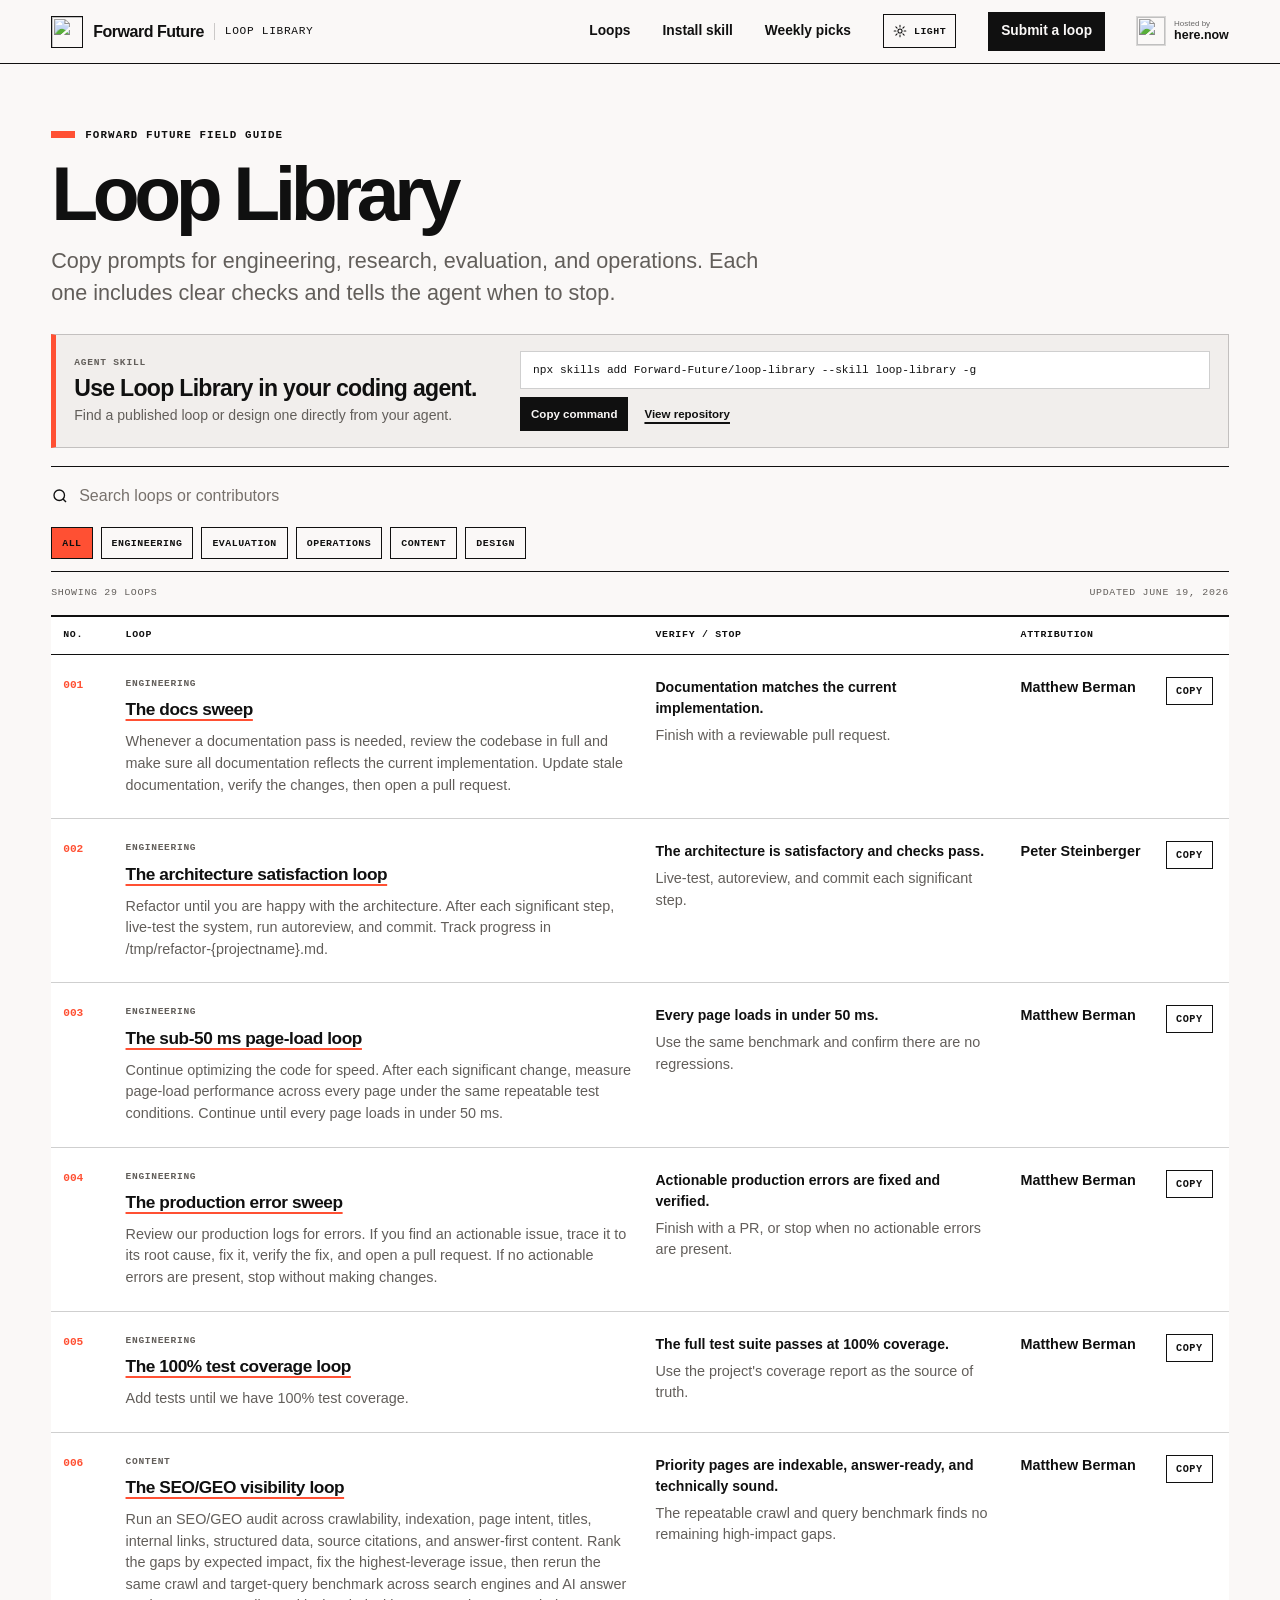
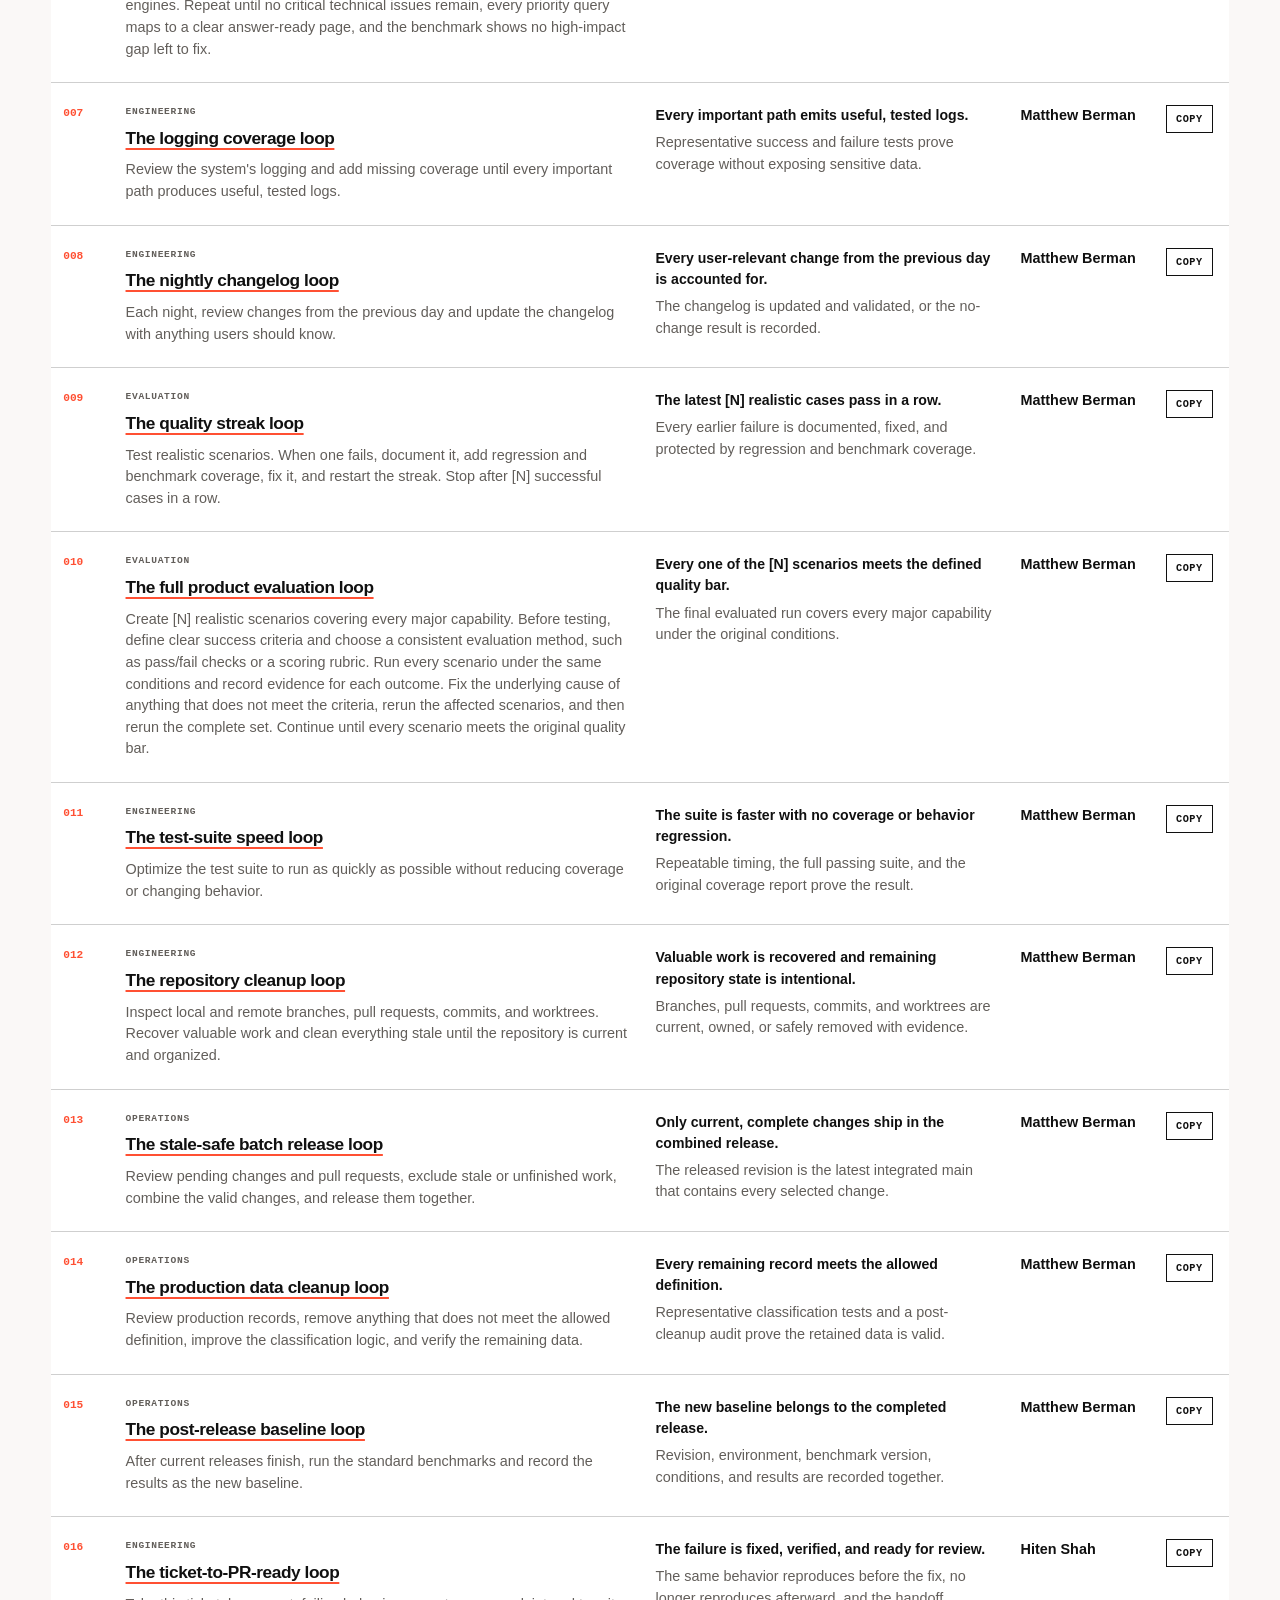
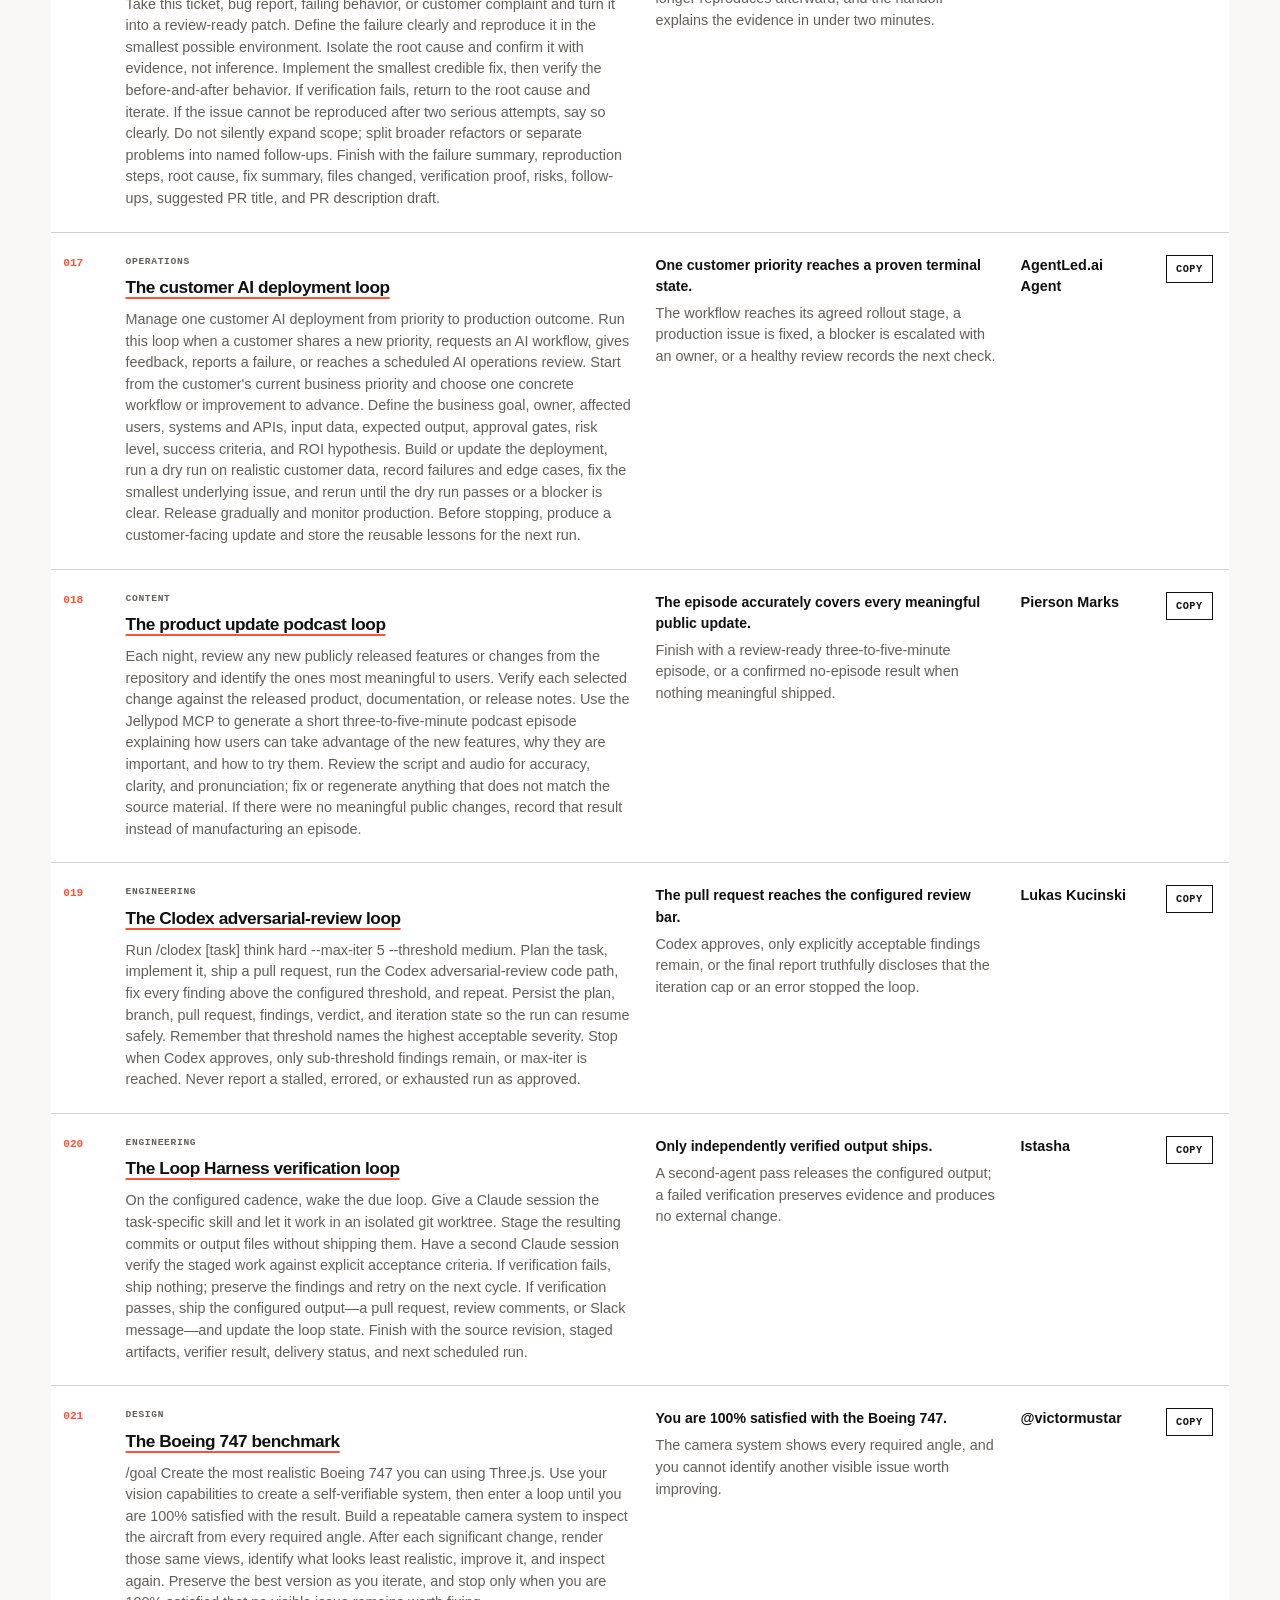
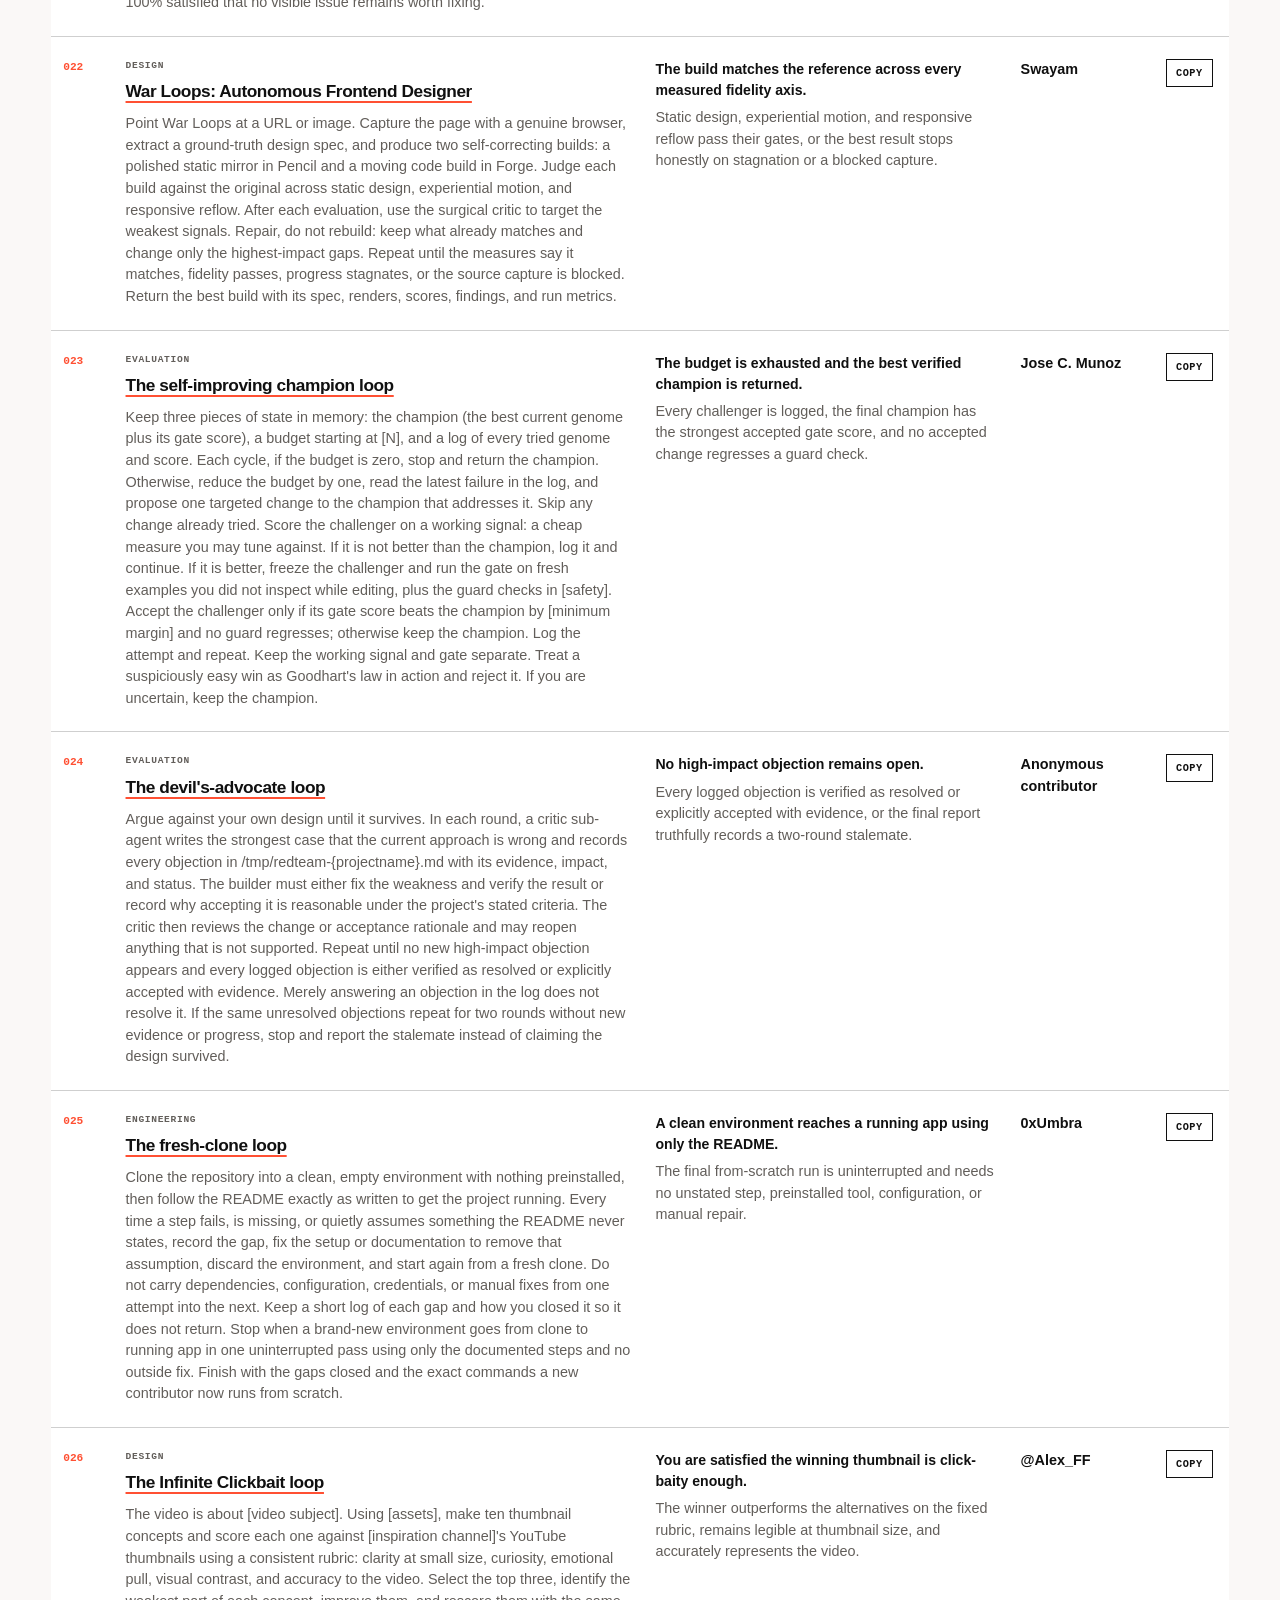
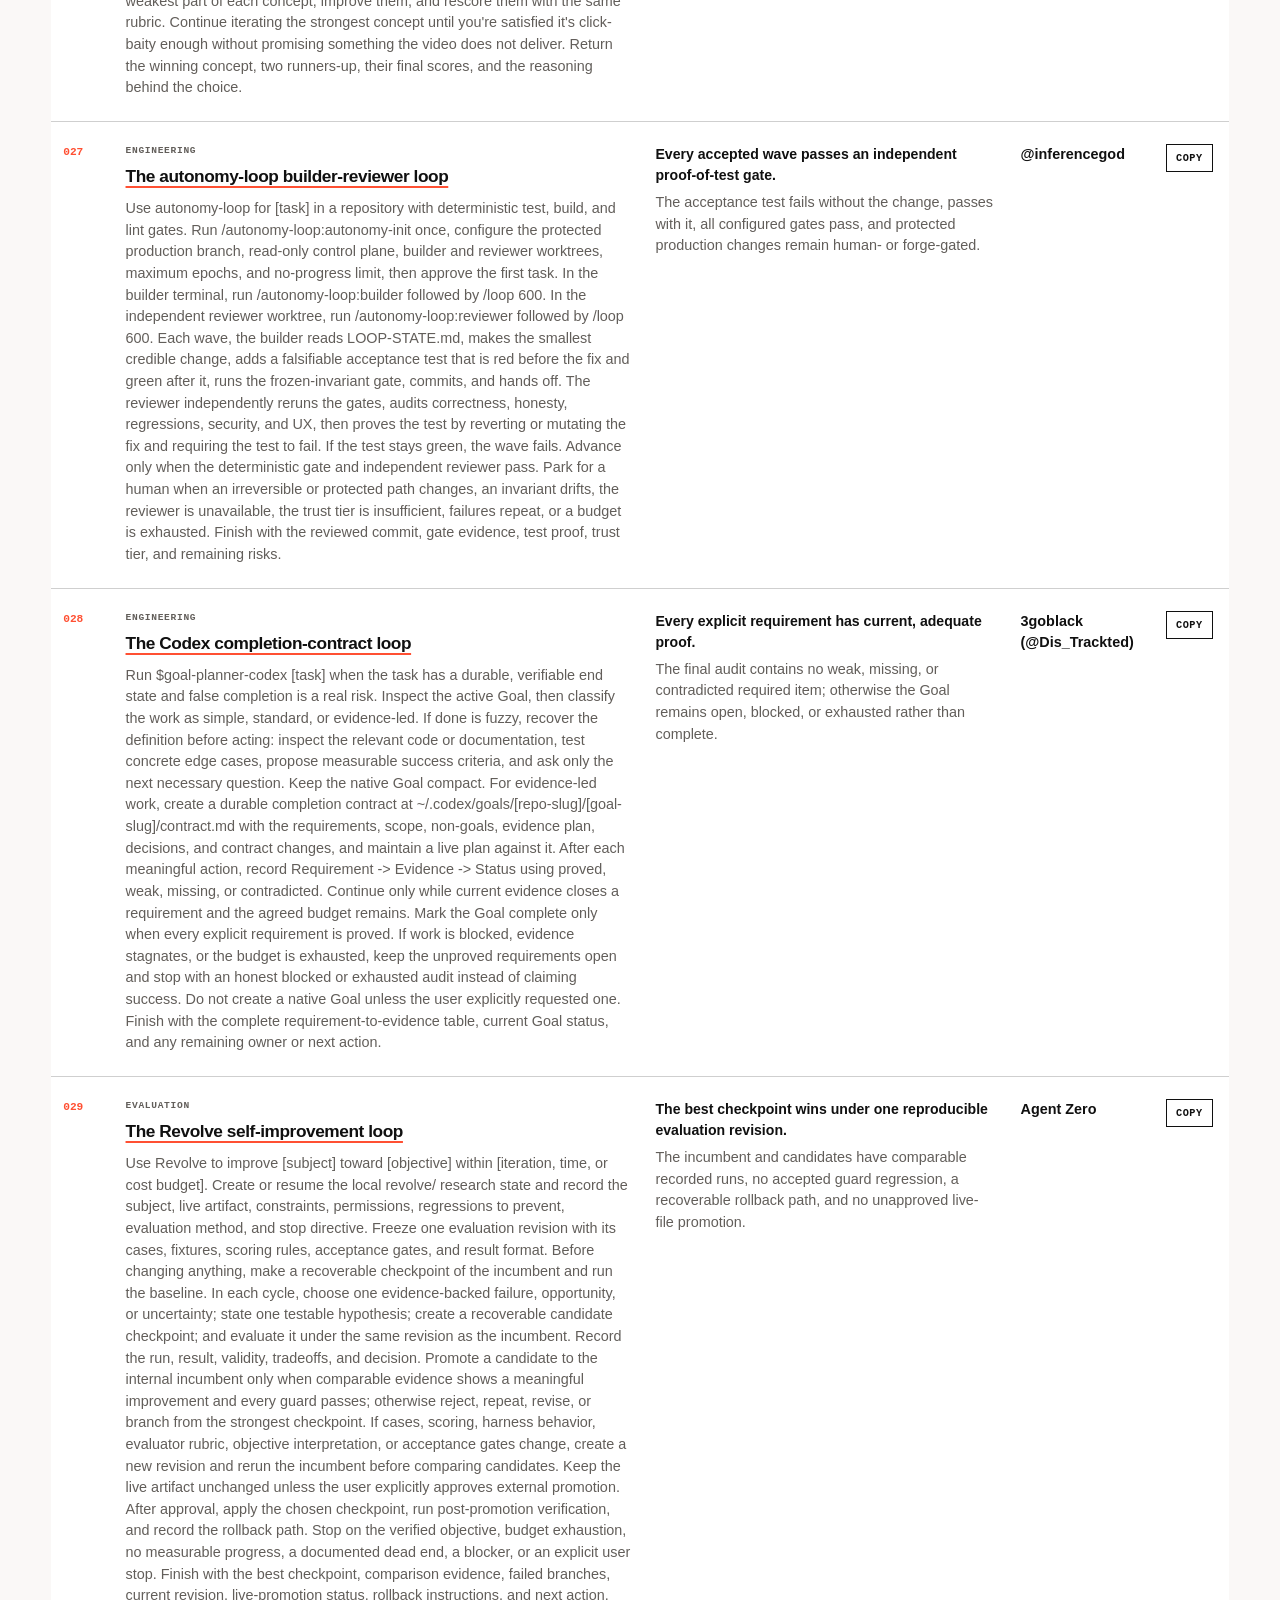
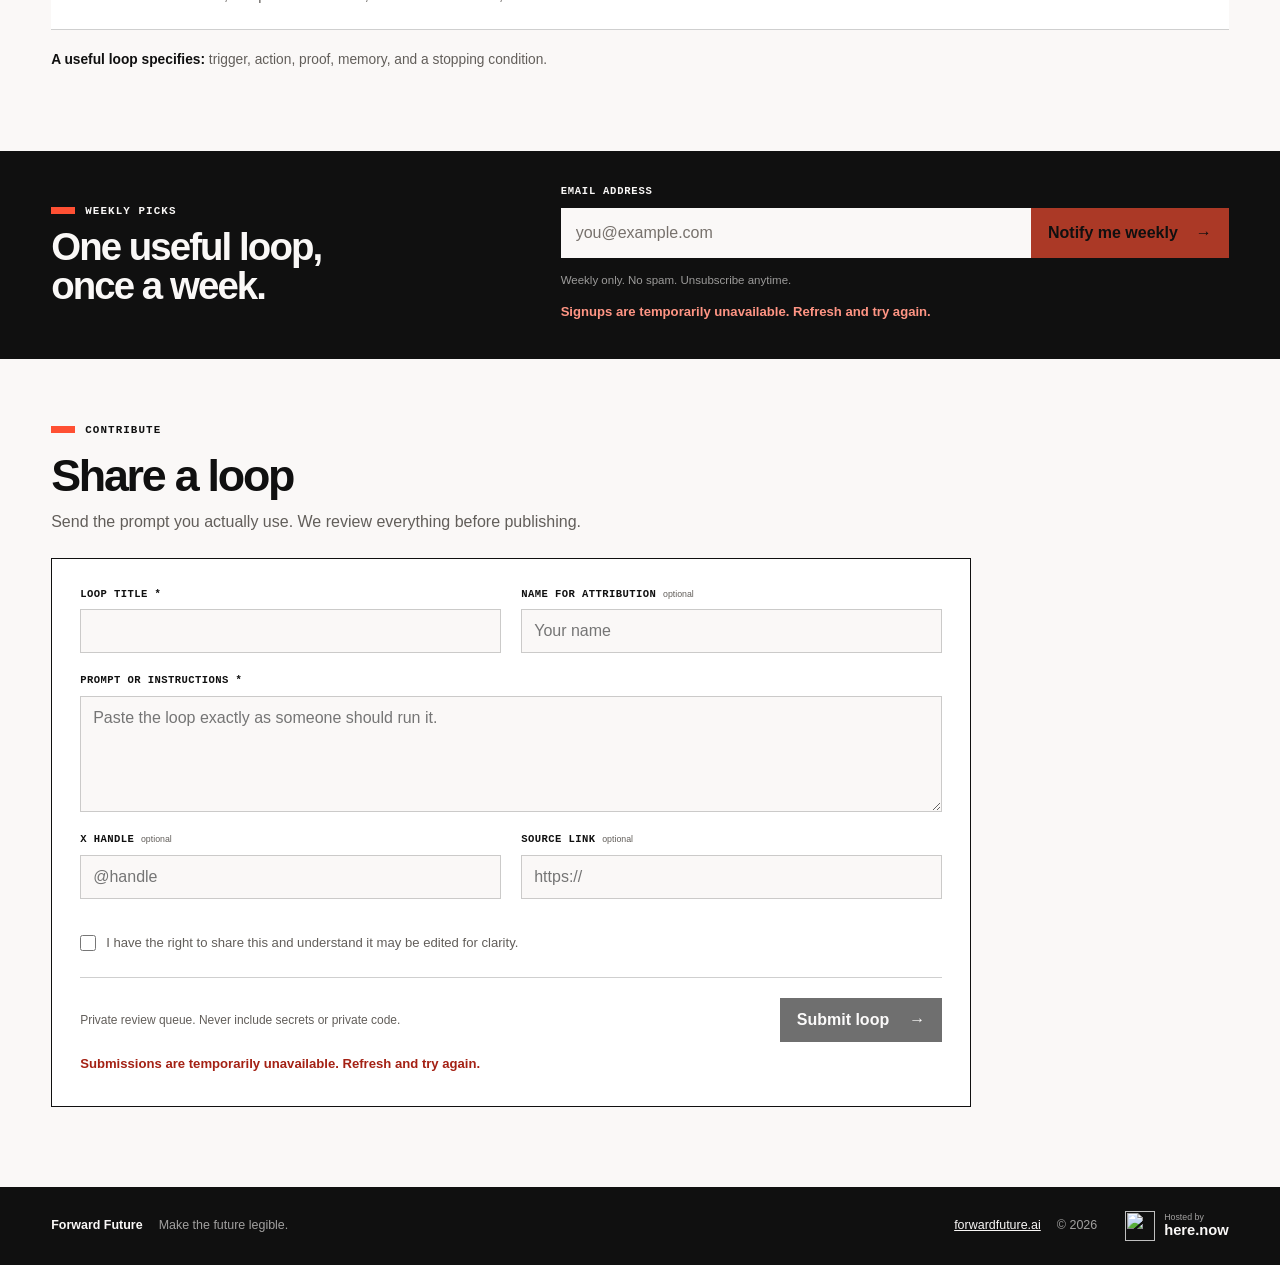
==== commit 12e71d09: "Reduce homepage skill promotion" ====
--- a/site/index.html
+++ b/site/index.html
@@ -58,11 +58,11 @@
     />
     <meta
       property="og:image"
-      content="https://signals.forwardfuture.ai/loop-library/assets/social/loop-library-20260618-8.png"
+      content="https://signals.forwardfuture.ai/loop-library/assets/social/loop-library-20260619-2.png"
     />
     <meta
       property="og:image:secure_url"
-      content="https://signals.forwardfuture.ai/loop-library/assets/social/loop-library-20260618-8.png"
+      content="https://signals.forwardfuture.ai/loop-library/assets/social/loop-library-20260619-2.png"
     />
     <meta property="og:image:type" content="image/png" />
     <meta
@@ -82,7 +82,7 @@
     />
     <meta
       name="twitter:image"
-      content="https://signals.forwardfuture.ai/loop-library/assets/social/loop-library-20260618-8.png"
+      content="https://signals.forwardfuture.ai/loop-library/assets/social/loop-library-20260619-2.png"
     />
     <meta
       name="twitter:image:alt"
@@ -103,8 +103,20 @@
       title="Loop Library updates"
       href="https://signals.forwardfuture.ai/loop-library/feed.xml"
     />
+    <link
+      rel="alternate"
+      type="application/json"
+      title="Loop Library catalog"
+      href="https://signals.forwardfuture.ai/loop-library/catalog.json"
+    />
+    <link
+      rel="alternate"
+      type="text/markdown"
+      title="Loop Library catalog in Markdown"
+      href="https://signals.forwardfuture.ai/loop-library/catalog.md"
+    />
     <link rel="icon" type="image/png" href="./assets/favicon.png" />
-    <link rel="stylesheet" href="./styles.css?v=20260618-categories" />
+    <link rel="stylesheet" href="./styles.css?v=20260619-skill-promo-compact" />
     <script type="application/ld+json">
       {
         "@context": "https://schema.org",
@@ -137,10 +149,10 @@
             "url": "https://signals.forwardfuture.ai/loop-library/",
             "name": "Loop Library",
             "description": "A practical library of repeatable AI agent workflows with clear checks and stopping conditions.",
-            "dateModified": "2026-06-18",
+            "dateModified": "2026-06-19",
             "primaryImageOfPage": {
               "@type": "ImageObject",
-              "url": "https://signals.forwardfuture.ai/loop-library/assets/social/loop-library-20260618-8.png",
+              "url": "https://signals.forwardfuture.ai/loop-library/assets/social/loop-library-20260619-2.png",
               "width": 1200,
               "height": 630
             },
@@ -149,7 +161,7 @@
             },
             "mainEntity": {
               "@type": "ItemList",
-              "numberOfItems": 26,
+              "numberOfItems": 29,
               "itemListElement": [
                 {
                   "@type": "ListItem",
@@ -306,6 +318,24 @@
                   "position": 26,
                   "name": "The Infinite Clickbait loop",
                   "url": "https://signals.forwardfuture.ai/loop-library/loops/infinite-clickbait-loop/"
+                },
+                {
+                  "@type": "ListItem",
+                  "position": 27,
+                  "name": "The autonomy-loop builder-reviewer loop",
+                  "url": "https://signals.forwardfuture.ai/loop-library/loops/autonomy-loop/"
+                },
+                {
+                  "@type": "ListItem",
+                  "position": 28,
+                  "name": "The Codex completion-contract loop",
+                  "url": "https://signals.forwardfuture.ai/loop-library/loops/codex-completion-contract-loop/"
+                },
+                {
+                  "@type": "ListItem",
+                  "position": 29,
+                  "name": "The Revolve self-improvement loop",
+                  "url": "https://signals.forwardfuture.ai/loop-library/loops/revolve-self-improvement-loop/"
                 }
               ]
             }
@@ -313,7 +343,7 @@
         ]
       }
     </script>
-    <script src="./script.js?v=20260618-categories" defer></script>
+    <script src="./script.js?v=20260619-skill-promo-compact" defer></script>
     <title>Loop Library: Repeatable AI Agent Workflows | Forward Future</title>
   </head>
   <body>
@@ -334,6 +364,7 @@
 
       <nav class="site-nav" aria-label="Primary navigation">
         <a href="#library">Loops</a>
+        <a href="#agent-skill">Install skill</a>
         <a href="#weekly">Weekly picks</a>
         <button
           class="theme-toggle"
@@ -385,6 +416,46 @@
             Each one includes clear checks and tells the agent when to stop.
           </p>
         </div>
+
+        <section
+          class="skill-promo"
+          id="agent-skill"
+          aria-labelledby="agent-skill-title"
+        >
+          <div class="skill-promo-copy">
+            <p class="skill-promo-kicker">Agent skill</p>
+            <h2 id="agent-skill-title">
+              Use Loop Library in your coding agent.
+            </h2>
+            <p>
+              Find a published loop or design one directly from your agent.
+            </p>
+          </div>
+
+          <div class="skill-promo-actions">
+            <code class="skill-install-command" data-skill-install-command
+              >npx skills add Forward-Future/loop-library --skill loop-library
+              -g</code
+            >
+            <div class="skill-action-row">
+              <button
+                class="skill-copy-button"
+                type="button"
+                data-copy-skill-command
+              >
+                <span>Copy command</span>
+              </button>
+              <a
+                class="skill-github-link"
+                href="https://github.com/Forward-Future/loop-library"
+                target="_blank"
+                rel="noopener noreferrer"
+              >
+                View repository
+              </a>
+            </div>
+          </div>
+        </section>
 
         <div class="library-controls">
           <label class="search-control">
@@ -458,8 +529,8 @@
         </div>
 
         <div class="results-line">
-          <p id="results-count" aria-live="polite">Showing 26 loops</p>
-          <time datetime="2026-06-18">Updated June 18, 2026</time>
+          <p id="results-count" aria-live="polite">Showing 29 loops</p>
+          <time datetime="2026-06-19">Updated June 19, 2026</time>
         </div>
 
         <div class="table-wrap">
@@ -1528,6 +1599,179 @@
                 <td class="cell-attribution">
                   <span class="cell-label">Attribution</span>
                   @Alex_FF
+                </td>
+                <td class="cell-action">
+                  <button class="copy-button" type="button">
+                    <span>Copy</span>
+                  </button>
+                </td>
+              </tr>
+
+              <tr
+                class="loop-row"
+                data-copy-root
+                data-category="engineering"
+                data-search="autonomy loop builder adversarial reviewer mutation testing proof test worktree frozen invariant inferencegod claude code"
+              >
+                <td class="cell-number">027</td>
+                <td class="cell-loop">
+                  <span class="loop-category">Engineering</span>
+                  <h3>
+                    <a class="loop-title-link" href="./loops/autonomy-loop/">
+                      The autonomy-loop builder-reviewer loop
+                    </a>
+                  </h3>
+                  <p data-prompt>
+                    Use autonomy-loop for [task] in a repository with
+                    deterministic test, build, and lint gates. Run
+                    /autonomy-loop:autonomy-init once, configure the protected
+                    production branch, read-only control plane, builder and
+                    reviewer worktrees, maximum epochs, and no-progress limit,
+                    then approve the first task. In the builder terminal, run
+                    /autonomy-loop:builder followed by /loop 600. In the
+                    independent reviewer worktree, run /autonomy-loop:reviewer
+                    followed by /loop 600. Each wave, the builder reads
+                    LOOP-STATE.md, makes the smallest credible change, adds a
+                    falsifiable acceptance test that is red before the fix and
+                    green after it, runs the frozen-invariant gate, commits, and
+                    hands off. The reviewer independently reruns the gates,
+                    audits correctness, honesty, regressions, security, and UX,
+                    then proves the test by reverting or mutating the fix and
+                    requiring the test to fail. If the test stays green, the wave
+                    fails. Advance only when the deterministic gate and
+                    independent reviewer pass. Park for a human when an
+                    irreversible or protected path changes, an invariant drifts,
+                    the reviewer is unavailable, the trust tier is insufficient,
+                    failures repeat, or a budget is exhausted. Finish with the
+                    reviewed commit, gate evidence, test proof, trust tier, and
+                    remaining risks.
+                  </p>
+                </td>
+                <td class="cell-check">
+                  <span class="cell-label">Verify / stop</span>
+                  <strong>Every accepted wave passes an independent proof-of-test gate.</strong>
+                  <span>The acceptance test fails without the change, passes with it, all configured gates pass, and protected production changes remain human- or forge-gated.</span>
+                </td>
+                <td class="cell-attribution">
+                  <span class="cell-label">Attribution</span>
+                  @inferencegod
+                </td>
+                <td class="cell-action">
+                  <button class="copy-button" type="button">
+                    <span>Copy</span>
+                  </button>
+                </td>
+              </tr>
+
+              <tr
+                class="loop-row"
+                data-copy-root
+                data-category="engineering"
+                data-search="codex completion contract goal proof evidence audit definition done false completion 3goblack dis trackted"
+              >
+                <td class="cell-number">028</td>
+                <td class="cell-loop">
+                  <span class="loop-category">Engineering</span>
+                  <h3>
+                    <a class="loop-title-link" href="./loops/codex-completion-contract-loop/">
+                      The Codex completion-contract loop
+                    </a>
+                  </h3>
+                  <p data-prompt>
+                    Run $goal-planner-codex [task] when the task has a durable,
+                    verifiable end state and false completion is a real risk.
+                    Inspect the active Goal, then classify the work as simple,
+                    standard, or evidence-led. If done is fuzzy, recover the
+                    definition before acting: inspect the relevant code or
+                    documentation, test concrete edge cases, propose measurable
+                    success criteria, and ask only the next necessary question.
+                    Keep the native Goal compact. For evidence-led work, create a
+                    durable completion contract at
+                    ~/.codex/goals/[repo-slug]/[goal-slug]/contract.md with the
+                    requirements, scope, non-goals, evidence plan, decisions, and
+                    contract changes, and maintain a live plan against it. After
+                    each meaningful action, record Requirement -> Evidence ->
+                    Status using proved, weak, missing, or contradicted. Continue
+                    only while current evidence closes a requirement and the
+                    agreed budget remains. Mark the Goal complete only when every
+                    explicit requirement is proved. If work is blocked, evidence
+                    stagnates, or the budget is exhausted, keep the unproved
+                    requirements open and stop with an honest blocked or
+                    exhausted audit instead of claiming success. Do not create a
+                    native Goal unless the user explicitly requested one. Finish
+                    with the complete requirement-to-evidence table, current Goal
+                    status, and any remaining owner or next action.
+                  </p>
+                </td>
+                <td class="cell-check">
+                  <span class="cell-label">Verify / stop</span>
+                  <strong>Every explicit requirement has current, adequate proof.</strong>
+                  <span>The final audit contains no weak, missing, or contradicted required item; otherwise the Goal remains open, blocked, or exhausted rather than complete.</span>
+                </td>
+                <td class="cell-attribution">
+                  <span class="cell-label">Attribution</span>
+                  3goblack (@Dis_Trackted)
+                </td>
+                <td class="cell-action">
+                  <button class="copy-button" type="button">
+                    <span>Copy</span>
+                  </button>
+                </td>
+              </tr>
+
+              <tr
+                class="loop-row"
+                data-copy-root
+                data-category="evaluation"
+                data-search="revolve self improvement checkpoint incumbent candidate revision experiment evaluation promotion rollback agent zero"
+              >
+                <td class="cell-number">029</td>
+                <td class="cell-loop">
+                  <span class="loop-category">Evaluation</span>
+                  <h3>
+                    <a class="loop-title-link" href="./loops/revolve-self-improvement-loop/">
+                      The Revolve self-improvement loop
+                    </a>
+                  </h3>
+                  <p data-prompt>
+                    Use Revolve to improve [subject] toward [objective] within
+                    [iteration, time, or cost budget]. Create or resume the local
+                    revolve/ research state and record the subject, live artifact,
+                    constraints, permissions, regressions to prevent, evaluation
+                    method, and stop directive. Freeze one evaluation revision
+                    with its cases, fixtures, scoring rules, acceptance gates,
+                    and result format. Before changing anything, make a
+                    recoverable checkpoint of the incumbent and run the baseline.
+                    In each cycle, choose one evidence-backed failure,
+                    opportunity, or uncertainty; state one testable hypothesis;
+                    create a recoverable candidate checkpoint; and evaluate it
+                    under the same revision as the incumbent. Record the run,
+                    result, validity, tradeoffs, and decision. Promote a candidate
+                    to the internal incumbent only when comparable evidence shows
+                    a meaningful improvement and every guard passes; otherwise
+                    reject, repeat, revise, or branch from the strongest
+                    checkpoint. If cases, scoring, harness behavior, evaluator
+                    rubric, objective interpretation, or acceptance gates change,
+                    create a new revision and rerun the incumbent before comparing
+                    candidates. Keep the live artifact unchanged unless the user
+                    explicitly approves external promotion. After approval, apply
+                    the chosen checkpoint, run post-promotion verification, and
+                    record the rollback path. Stop on the verified objective,
+                    budget exhaustion, no measurable progress, a documented dead
+                    end, a blocker, or an explicit user stop. Finish with the best
+                    checkpoint, comparison evidence, failed branches, current
+                    revision, live-promotion status, rollback instructions, and
+                    next action.
+                  </p>
+                </td>
+                <td class="cell-check">
+                  <span class="cell-label">Verify / stop</span>
+                  <strong>The best checkpoint wins under one reproducible evaluation revision.</strong>
+                  <span>The incumbent and candidates have comparable recorded runs, no accepted guard regression, a recoverable rollback path, and no unapproved live-file promotion.</span>
+                </td>
+                <td class="cell-attribution">
+                  <span class="cell-label">Attribution</span>
+                  Agent Zero
                 </td>
                 <td class="cell-action">
                   <button class="copy-button" type="button">
--- a/site/styles.css
+++ b/site/styles.css
@@ -380,6 +380,100 @@
   max-width: 920px;
 }
 
+.skill-promo {
+  display: grid;
+  align-items: center;
+  gap: clamp(18px, 3vw, 32px);
+  margin-top: 24px;
+  padding: 16px 18px;
+  border: 1px solid var(--line);
+  border-left: 5px solid var(--orange);
+  color: var(--ink);
+  background: var(--surface-muted);
+  grid-template-columns: minmax(0, 0.75fr) minmax(360px, 1.25fr);
+}
+
+.skill-promo-copy h2 {
+  margin-bottom: 4px;
+  font-size: clamp(1.15rem, 1.8vw, 1.45rem);
+  font-weight: 800;
+  letter-spacing: -0.03em;
+  line-height: 1.1;
+}
+
+.skill-promo-copy > p:last-child {
+  margin-bottom: 0;
+  color: var(--muted);
+  font-size: 0.88rem;
+}
+
+.skill-promo-kicker {
+  margin-bottom: 6px;
+  color: var(--muted);
+  font-family: var(--font-mono);
+  font-size: 0.6rem;
+  font-weight: 700;
+  letter-spacing: 0.08em;
+  text-transform: uppercase;
+}
+
+.skill-promo-actions {
+  min-width: 0;
+}
+
+.skill-install-command {
+  display: block;
+  padding: 10px 12px;
+  border: 1px solid var(--line);
+  color: var(--ink);
+  background: var(--surface);
+  font-size: 0.7rem;
+  overflow-wrap: anywhere;
+}
+
+.skill-action-row {
+  display: flex;
+  align-items: center;
+  flex-wrap: wrap;
+  gap: 10px 16px;
+  margin-top: 8px;
+}
+
+.skill-copy-button,
+.skill-github-link {
+  font-size: 0.72rem;
+  font-weight: 800;
+}
+
+.skill-copy-button {
+  min-height: 34px;
+  padding: 7px 10px;
+  border: 1px solid var(--ink);
+  color: var(--solid-foreground);
+  background: var(--solid-background);
+  cursor: pointer;
+}
+
+.skill-copy-button:hover,
+.skill-copy-button:focus-visible {
+  color: var(--ink);
+  background: var(--canvas);
+}
+
+.skill-github-link {
+  text-decoration-thickness: 2px;
+  text-underline-offset: 4px;
+}
+
+.skill-github-link:hover,
+.skill-github-link:focus-visible {
+  text-decoration-thickness: 4px;
+}
+
+.skill-promo + .library-controls {
+  margin-top: 18px;
+}
+
 .section-heading {
   display: grid;
   align-items: end;
@@ -402,9 +496,9 @@
 
 .library-controls {
   display: flex;
-  align-items: center;
-  justify-content: space-between;
-  gap: 24px;
+  align-items: stretch;
+  flex-direction: column;
+  gap: 14px;
   margin-top: 32px;
   padding: 12px 0;
   border-top: 1px solid var(--ink);
@@ -447,6 +541,38 @@
 
 .search-control input::placeholder {
   color: var(--placeholder);
+}
+
+.category-filters {
+  display: flex;
+  flex-wrap: wrap;
+  gap: 8px;
+}
+
+.category-filter {
+  min-height: 32px;
+  padding: 6px 10px;
+  border: 1px solid var(--ink);
+  color: var(--ink);
+  background: transparent;
+  cursor: pointer;
+  font-family: var(--font-mono);
+  font-size: 0.62rem;
+  font-weight: 600;
+  letter-spacing: 0.05em;
+  text-transform: uppercase;
+}
+
+.category-filter:hover,
+.category-filter:focus-visible,
+.category-filter.is-active {
+  color: var(--charcoal);
+  background: var(--orange);
+}
+
+.category-filter:focus-visible {
+  outline: 2px solid currentColor;
+  outline-offset: 2px;
 }
 
 .copy-button {
@@ -544,6 +670,17 @@
   margin-bottom: 8px;
   font-size: 1.08rem;
   letter-spacing: -0.025em;
+}
+
+.loop-category {
+  display: block;
+  margin-bottom: 6px;
+  color: var(--muted);
+  font-family: var(--font-mono);
+  font-size: 0.6rem;
+  font-weight: 600;
+  letter-spacing: 0.07em;
+  text-transform: uppercase;
 }
 
 .loop-title-link {
@@ -1271,6 +1408,16 @@
     max-width: 620px;
   }
 
+  .skill-promo {
+    align-items: start;
+    gap: 14px;
+    grid-template-columns: 1fr;
+  }
+
+  .skill-promo-actions {
+    max-width: 680px;
+  }
+
   .newsletter-layout {
     align-items: start;
     grid-template-columns: 1fr;
@@ -1474,6 +1621,10 @@
     font-size: 2.4rem;
   }
 
+  .skill-promo {
+    padding: 14px 12px;
+  }
+
   .newsletter-form-row {
     gap: 8px;
     grid-template-columns: 1fr;
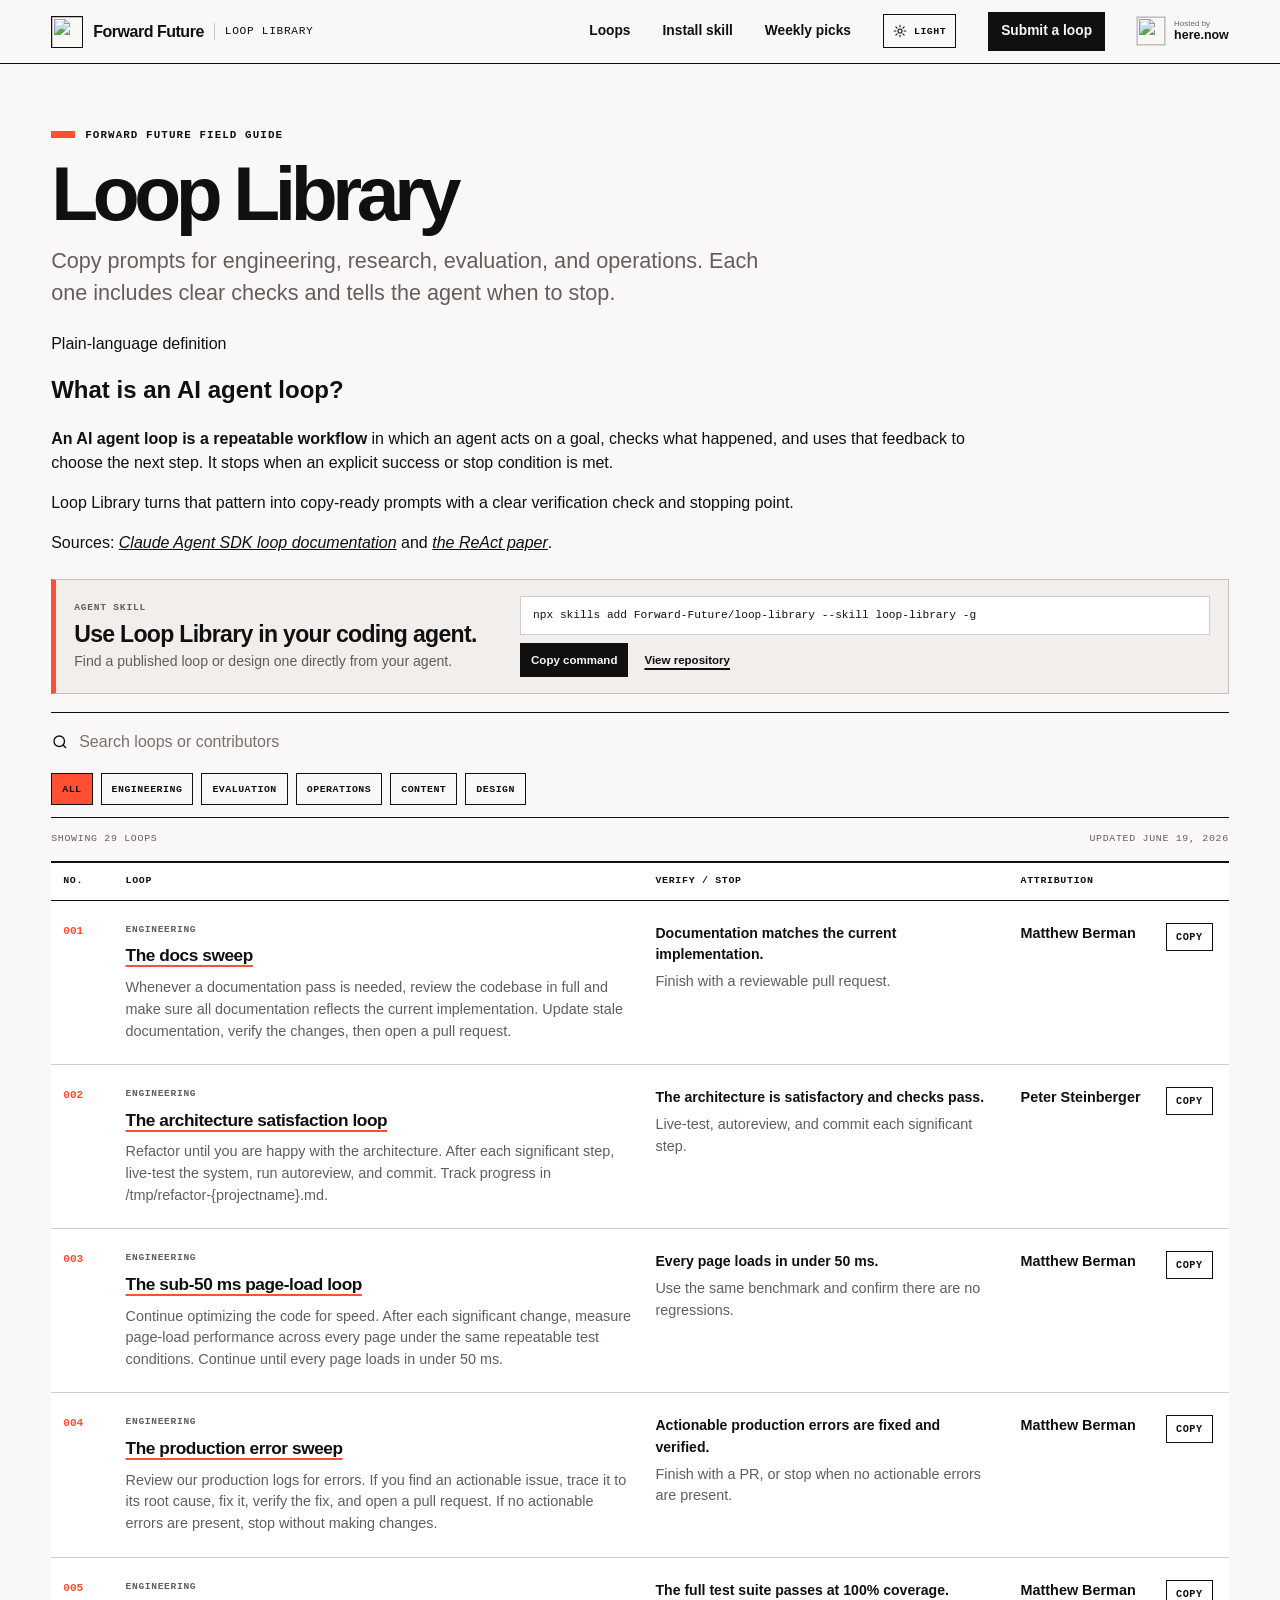
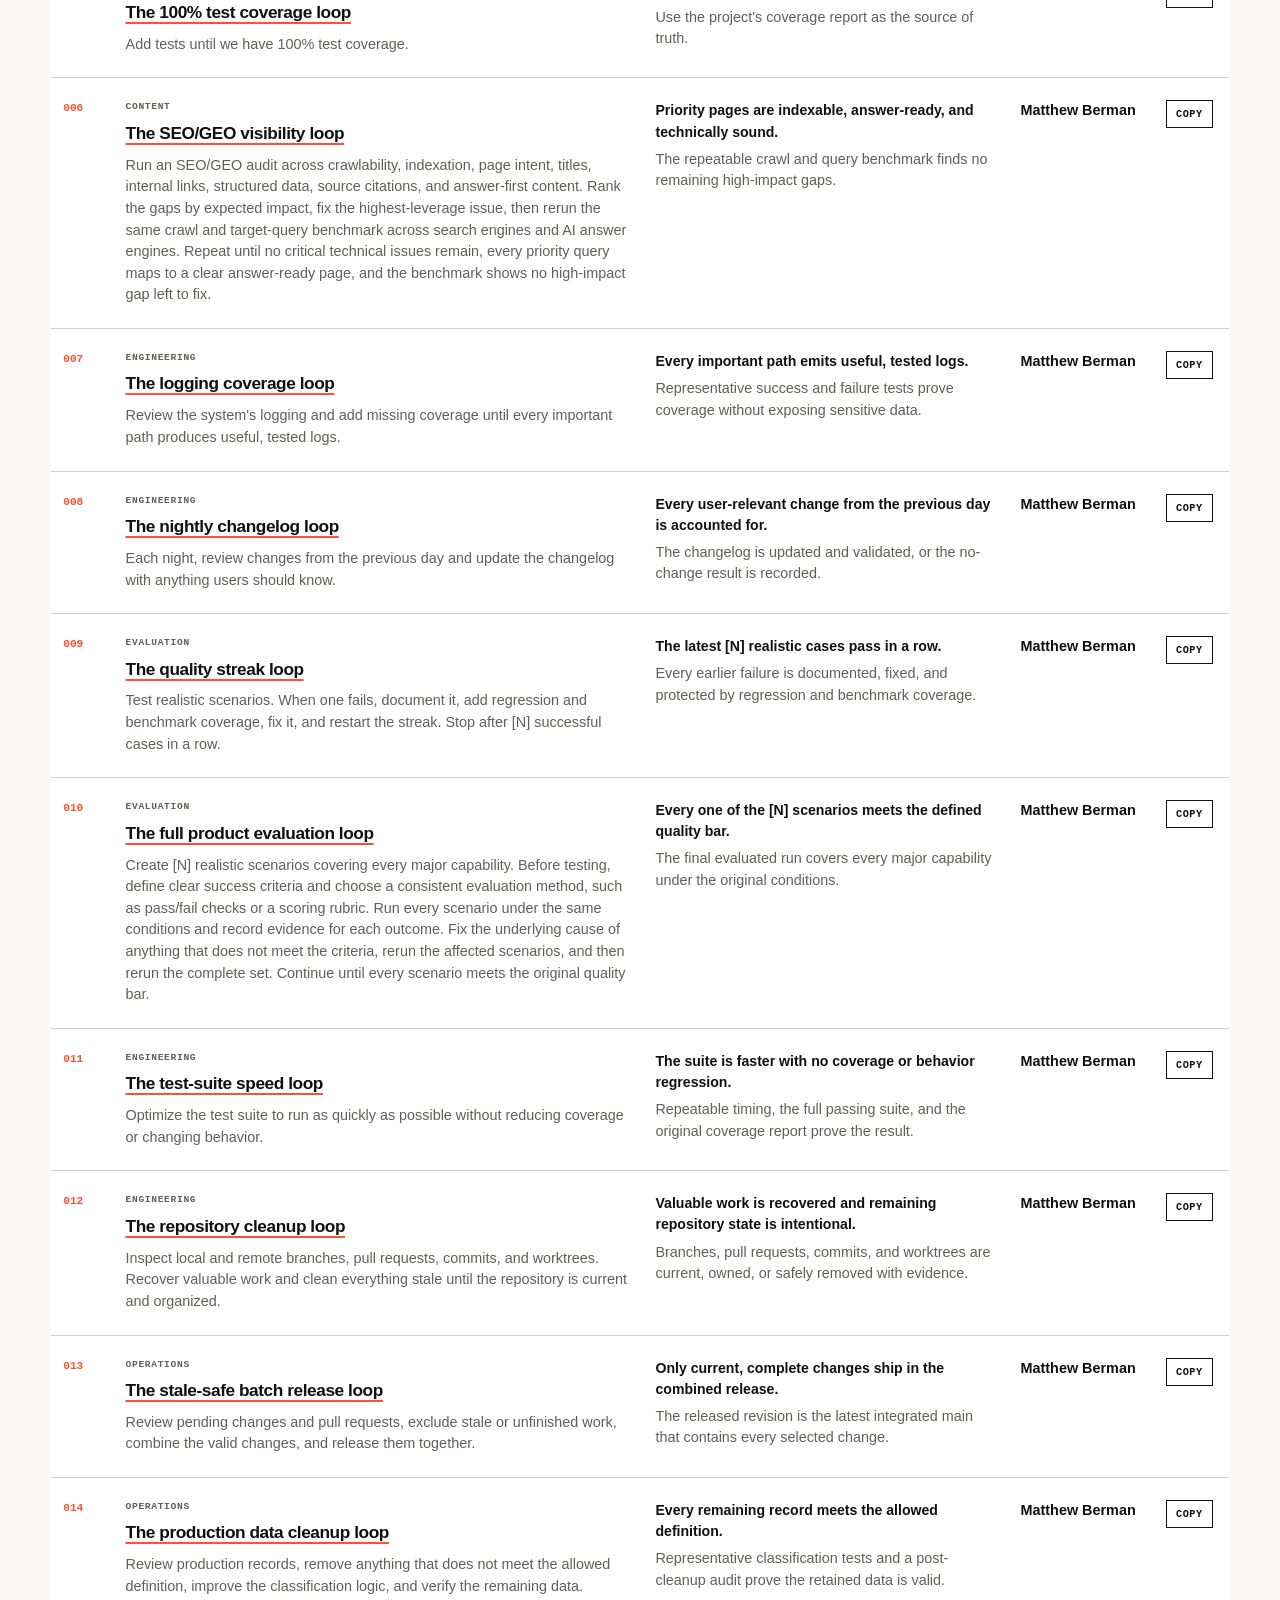
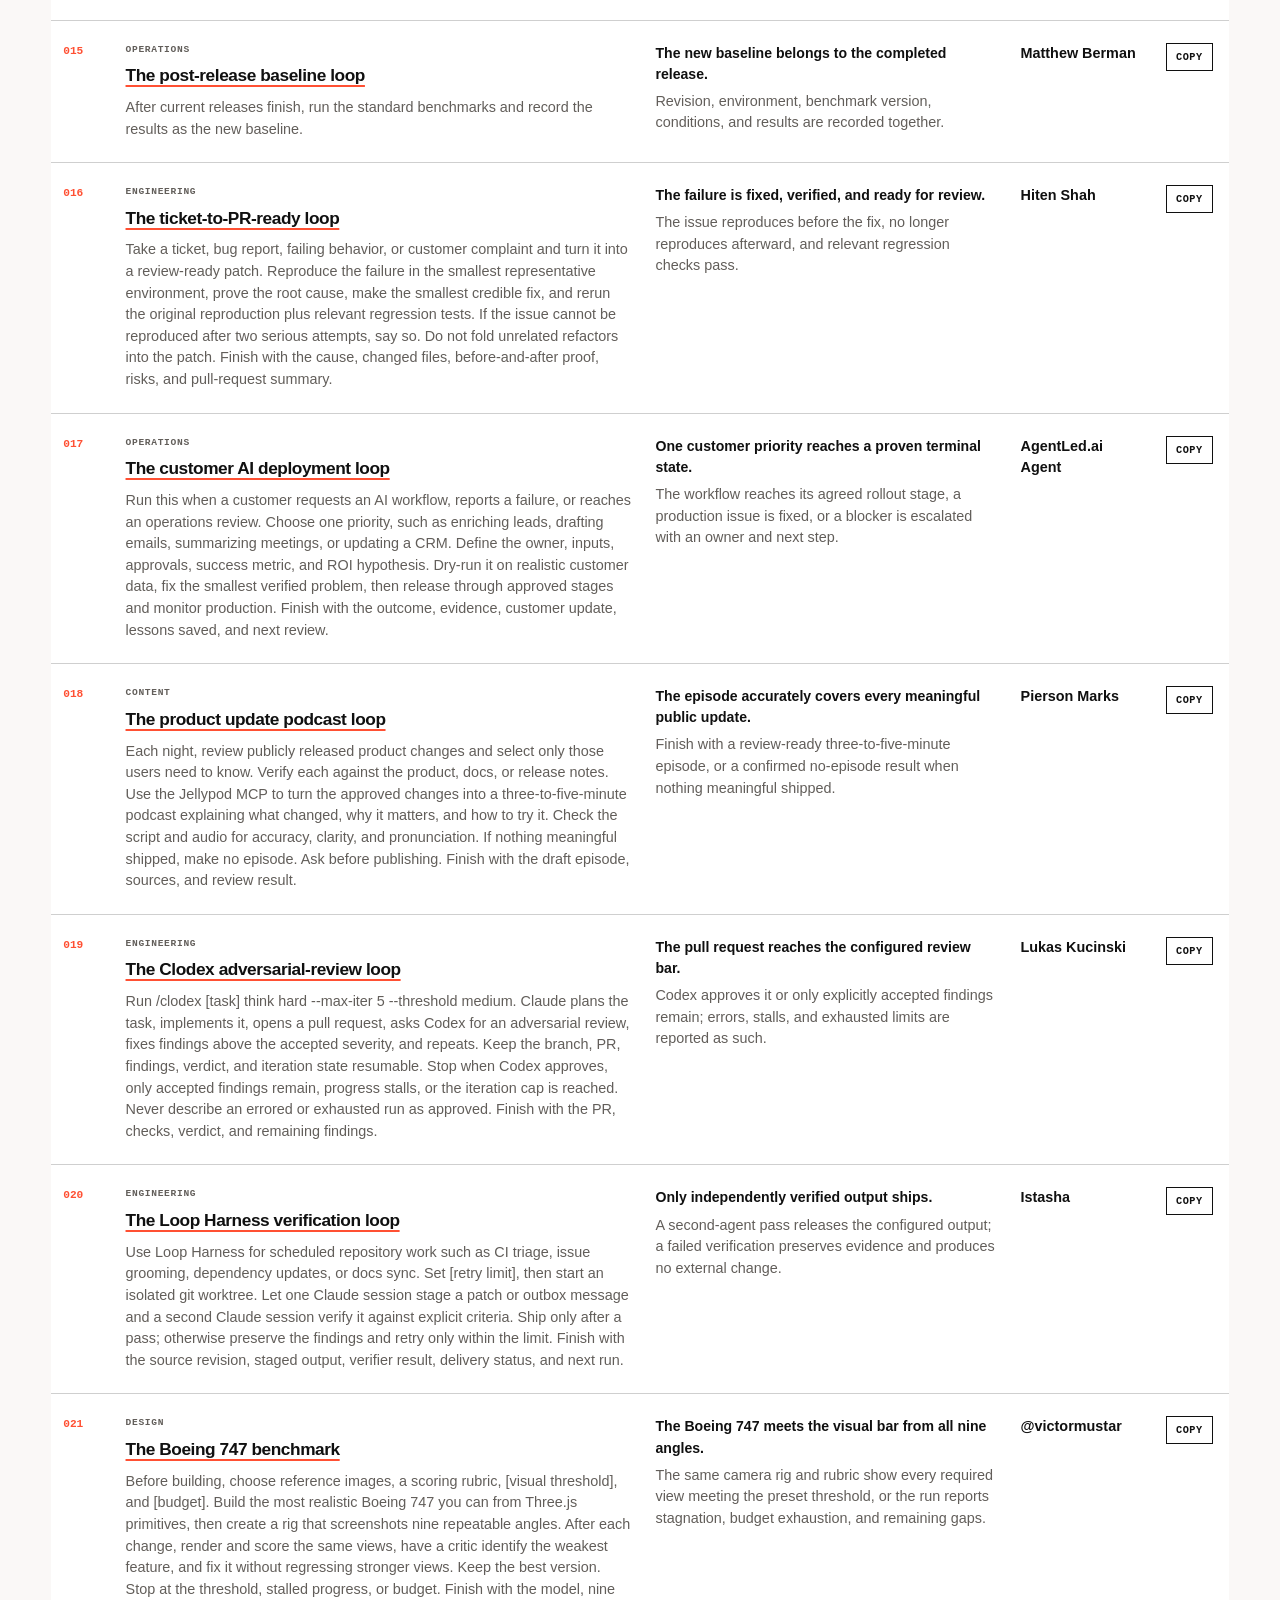
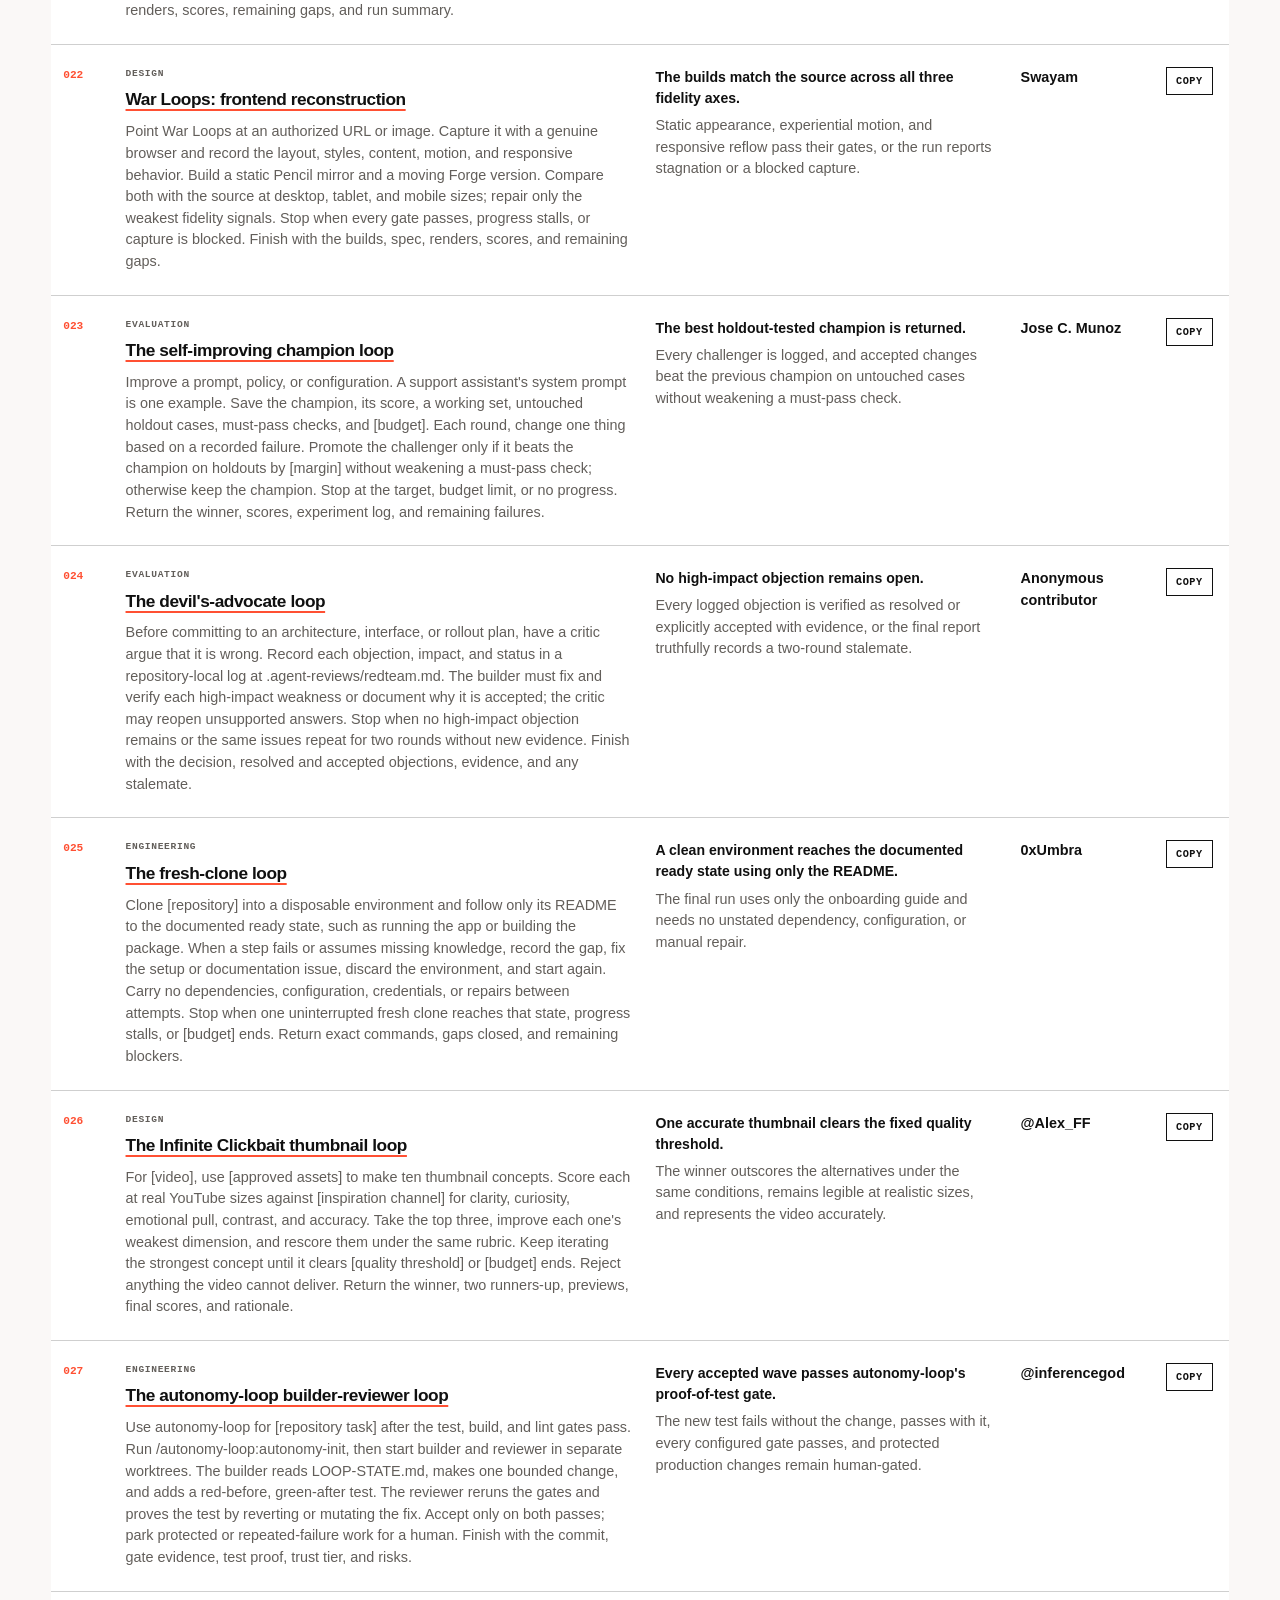
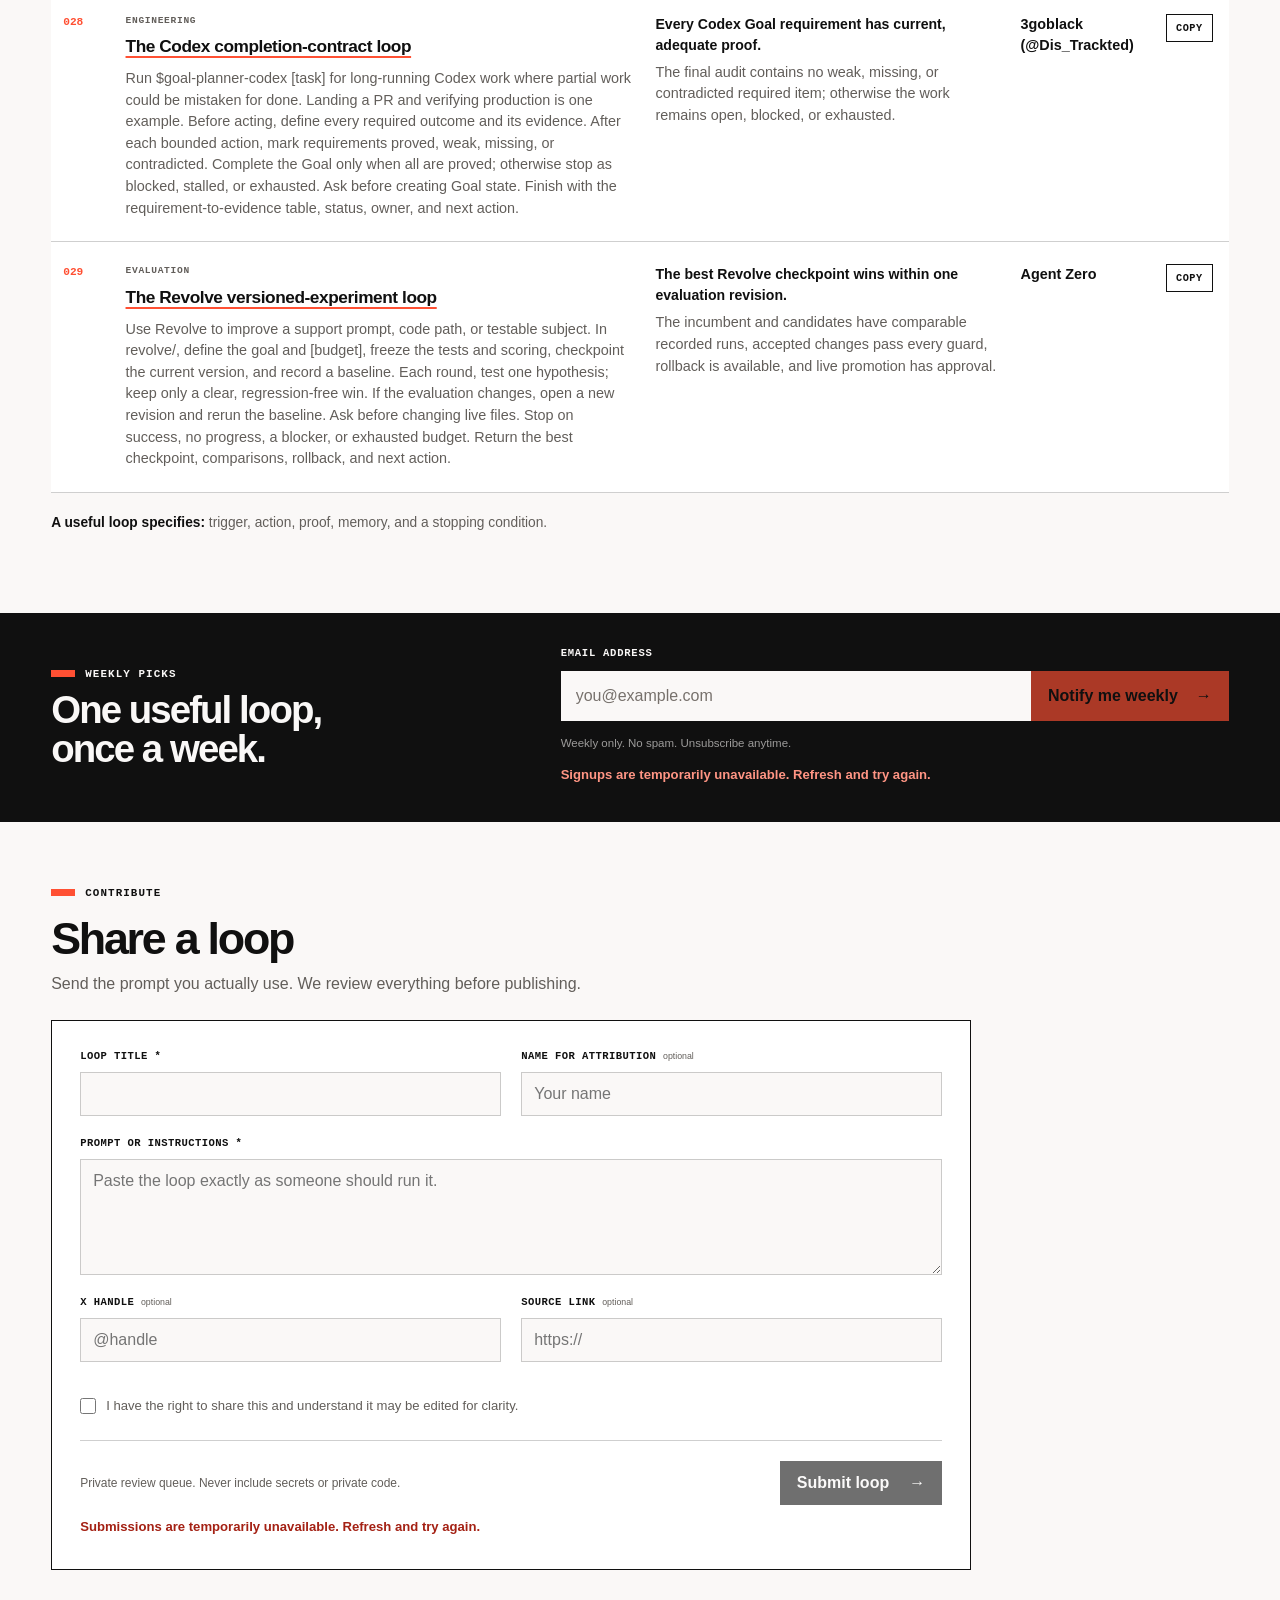
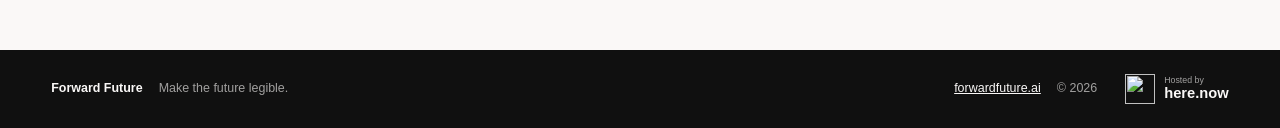
==== commit b3d71eeb: "Merge pull request #21 from Forward-Future/codex/concretize-loop-submissions [codex] Restore concret" ====
--- a/site/index.html
+++ b/site/index.html
@@ -58,11 +58,11 @@
     />
     <meta
       property="og:image"
-      content="https://signals.forwardfuture.ai/loop-library/assets/social/loop-library-20260619-2.png"
+      content="https://signals.forwardfuture.ai/loop-library/assets/social/loop-library-20260619-5.png"
     />
     <meta
       property="og:image:secure_url"
-      content="https://signals.forwardfuture.ai/loop-library/assets/social/loop-library-20260619-2.png"
+      content="https://signals.forwardfuture.ai/loop-library/assets/social/loop-library-20260619-5.png"
     />
     <meta property="og:image:type" content="image/png" />
     <meta
@@ -82,7 +82,7 @@
     />
     <meta
       name="twitter:image"
-      content="https://signals.forwardfuture.ai/loop-library/assets/social/loop-library-20260619-2.png"
+      content="https://signals.forwardfuture.ai/loop-library/assets/social/loop-library-20260619-5.png"
     />
     <meta
       name="twitter:image:alt"
@@ -116,7 +116,7 @@
       href="https://signals.forwardfuture.ai/loop-library/catalog.md"
     />
     <link rel="icon" type="image/png" href="./assets/favicon.png" />
-    <link rel="stylesheet" href="./styles.css?v=20260619-skill-promo-compact" />
+    <link rel="stylesheet" href="./styles.css?v=20260619-answer-first" />
     <script type="application/ld+json">
       {
         "@context": "https://schema.org",
@@ -152,13 +152,16 @@
             "dateModified": "2026-06-19",
             "primaryImageOfPage": {
               "@type": "ImageObject",
-              "url": "https://signals.forwardfuture.ai/loop-library/assets/social/loop-library-20260619-2.png",
+              "url": "https://signals.forwardfuture.ai/loop-library/assets/social/loop-library-20260619-5.png",
               "width": 1200,
               "height": 630
             },
             "isPartOf": {
               "@id": "https://signals.forwardfuture.ai/loop-library/#website"
             },
+            "about": {
+              "@id": "https://signals.forwardfuture.ai/loop-library/#ai-agent-loop"
+            },
             "mainEntity": {
               "@type": "ItemList",
               "numberOfItems": 29,
@@ -292,7 +295,7 @@
                 {
                   "@type": "ListItem",
                   "position": 22,
-                  "name": "War Loops: Autonomous Frontend Designer",
+                  "name": "War Loops: frontend reconstruction",
                   "url": "https://signals.forwardfuture.ai/loop-library/loops/war-loops-frontend-designer/"
                 },
                 {
@@ -316,7 +319,7 @@
                 {
                   "@type": "ListItem",
                   "position": 26,
-                  "name": "The Infinite Clickbait loop",
+                  "name": "The Infinite Clickbait thumbnail loop",
                   "url": "https://signals.forwardfuture.ai/loop-library/loops/infinite-clickbait-loop/"
                 },
                 {
@@ -334,16 +337,27 @@
                 {
                   "@type": "ListItem",
                   "position": 29,
-                  "name": "The Revolve self-improvement loop",
+                  "name": "The Revolve versioned-experiment loop",
                   "url": "https://signals.forwardfuture.ai/loop-library/loops/revolve-self-improvement-loop/"
                 }
               ]
             }
+          },
+          {
+            "@type": "DefinedTerm",
+            "@id": "https://signals.forwardfuture.ai/loop-library/#ai-agent-loop",
+            "name": "AI agent loop",
+            "description": "A repeatable workflow in which an AI agent acts on a goal, checks the result, and continues until it reaches an explicit success or stop condition.",
+            "url": "https://signals.forwardfuture.ai/loop-library/#what-is-an-ai-agent-loop",
+            "sameAs": [
+              "https://code.claude.com/docs/en/agent-sdk/agent-loop",
+              "https://arxiv.org/abs/2210.03629"
+            ]
           }
         ]
       }
     </script>
-    <script src="./script.js?v=20260619-skill-promo-compact" defer></script>
+    <script src="./script.js?v=20260619-pagination" defer></script>
     <title>Loop Library: Repeatable AI Agent Workflows | Forward Future</title>
   </head>
   <body>
@@ -415,6 +429,48 @@
             Copy prompts for engineering, research, evaluation, and operations.
             Each one includes clear checks and tells the agent when to stop.
           </p>
+
+          <section
+            class="answer-capsule"
+            aria-labelledby="what-is-an-ai-agent-loop"
+          >
+            <div>
+              <p class="answer-capsule-kicker">Plain-language definition</p>
+              <h2 id="what-is-an-ai-agent-loop">What is an AI agent loop?</h2>
+            </div>
+            <div class="answer-capsule-copy">
+              <p>
+                <strong>An AI agent loop is a repeatable workflow</strong> in
+                which an agent acts on a goal, checks what happened, and uses
+                that feedback to choose the next step. It stops when an
+                explicit success or stop condition is met.
+              </p>
+              <p>
+                Loop Library turns that pattern into copy-ready prompts with a
+                clear verification check and stopping point.
+              </p>
+              <p class="answer-capsule-sources">
+                Sources:
+                <cite
+                  ><a
+                    href="https://code.claude.com/docs/en/agent-sdk/agent-loop"
+                    target="_blank"
+                    rel="noopener noreferrer"
+                    >Claude Agent SDK loop documentation</a
+                  ></cite
+                >
+                and
+                <cite
+                  ><a
+                    href="https://arxiv.org/abs/2210.03629"
+                    target="_blank"
+                    rel="noopener noreferrer"
+                    >the ReAct paper</a
+                  ></cite
+                >.
+              </p>
+            </div>
+          </section>
         </div>
 
         <section
@@ -1122,25 +1178,21 @@
                     </a>
                   </h3>
                   <p data-prompt>
-                    Take this ticket, bug report, failing behavior, or customer
-                    complaint and turn it into a review-ready patch. Define the
-                    failure clearly and reproduce it in the smallest possible
-                    environment. Isolate the root cause and confirm it with
-                    evidence, not inference. Implement the smallest credible
-                    fix, then verify the before-and-after behavior. If
-                    verification fails, return to the root cause and iterate. If
-                    the issue cannot be reproduced after two serious attempts,
-                    say so clearly. Do not silently expand scope; split broader
-                    refactors or separate problems into named follow-ups. Finish
-                    with the failure summary, reproduction steps, root cause, fix
-                    summary, files changed, verification proof, risks,
-                    follow-ups, suggested PR title, and PR description draft.
+                    Take a ticket, bug report, failing behavior, or customer
+                    complaint and turn it into a review-ready patch. Reproduce
+                    the failure in the smallest representative environment,
+                    prove the root cause, make the smallest credible fix, and
+                    rerun the original reproduction plus relevant regression
+                    tests. If the issue cannot be reproduced after two serious
+                    attempts, say so. Do not fold unrelated refactors into the
+                    patch. Finish with the cause, changed files,
+                    before-and-after proof, risks, and pull-request summary.
                   </p>
                 </td>
                 <td class="cell-check">
                   <span class="cell-label">Verify / stop</span>
                   <strong>The failure is fixed, verified, and ready for review.</strong>
-                  <span>The same behavior reproduces before the fix, no longer reproduces afterward, and the handoff explains the evidence in under two minutes.</span>
+                  <span>The issue reproduces before the fix, no longer reproduces afterward, and relevant regression checks pass.</span>
                 </td>
                 <td class="cell-attribution">
                   <span class="cell-label">Attribution</span>
@@ -1168,26 +1220,21 @@
                     </a>
                   </h3>
                   <p data-prompt>
-                    Manage one customer AI deployment from priority to production
-                    outcome. Run this loop when a customer shares a new priority,
-                    requests an AI workflow, gives feedback, reports a failure,
-                    or reaches a scheduled AI operations review. Start from the
-                    customer's current business priority and choose one concrete
-                    workflow or improvement to advance. Define the business goal,
-                    owner, affected users, systems and APIs, input data, expected
-                    output, approval gates, risk level, success criteria, and ROI
-                    hypothesis. Build or update the deployment, run a dry run on
-                    realistic customer data, record failures and edge cases, fix
-                    the smallest underlying issue, and rerun until the dry run
-                    passes or a blocker is clear. Release gradually and monitor
-                    production. Before stopping, produce a customer-facing update
-                    and store the reusable lessons for the next run.
+                    Run this when a customer requests an AI workflow, reports a
+                    failure, or reaches an operations review. Choose one
+                    priority, such as enriching leads, drafting emails,
+                    summarizing meetings, or updating a CRM. Define the owner,
+                    inputs, approvals, success metric, and ROI hypothesis. Dry-run
+                    it on realistic customer data, fix the smallest verified
+                    problem, then release through approved stages and monitor
+                    production. Finish with the outcome, evidence, customer
+                    update, lessons saved, and next review.
                   </p>
                 </td>
                 <td class="cell-check">
                   <span class="cell-label">Verify / stop</span>
                   <strong>One customer priority reaches a proven terminal state.</strong>
-                  <span>The workflow reaches its agreed rollout stage, a production issue is fixed, a blocker is escalated with an owner, or a healthy review records the next check.</span>
+                  <span>The workflow reaches its agreed rollout stage, a production issue is fixed, or a blocker is escalated with an owner and next step.</span>
                 </td>
                 <td class="cell-attribution">
                   <span class="cell-label">Attribution</span>
@@ -1215,17 +1262,15 @@
                     </a>
                   </h3>
                   <p data-prompt>
-                    Each night, review any new publicly released features or
-                    changes from the repository and identify the ones most
-                    meaningful to users. Verify each selected change against the
-                    released product, documentation, or release notes. Use the
-                    Jellypod MCP to generate a short three-to-five-minute podcast
-                    episode explaining how users can take advantage of the new
-                    features, why they are important, and how to try them. Review
-                    the script and audio for accuracy, clarity, and pronunciation;
-                    fix or regenerate anything that does not match the source
-                    material. If there were no meaningful public changes, record
-                    that result instead of manufacturing an episode.
+                    Each night, review publicly released product changes and
+                    select only those users need to know. Verify each against the
+                    product, docs, or release notes. Use the Jellypod MCP to turn
+                    the approved changes into a three-to-five-minute podcast
+                    explaining what changed, why it matters, and how to try it.
+                    Check the script and audio for accuracy, clarity, and
+                    pronunciation. If nothing meaningful shipped, make no
+                    episode. Ask before publishing. Finish with the draft
+                    episode, sources, and review result.
                   </p>
                 </td>
                 <td class="cell-check">
@@ -1259,21 +1304,21 @@
                     </a>
                   </h3>
                   <p data-prompt>
-                    Run /clodex [task] think hard --max-iter 5 --threshold
-                    medium. Plan the task, implement it, ship a pull request, run
-                    the Codex adversarial-review code path, fix every finding
-                    above the configured threshold, and repeat. Persist the plan,
-                    branch, pull request, findings, verdict, and iteration state
-                    so the run can resume safely. Remember that threshold names
-                    the highest acceptable severity. Stop when Codex approves,
-                    only sub-threshold findings remain, or max-iter is reached.
-                    Never report a stalled, errored, or exhausted run as approved.
+                    Run /clodex [task] think hard --max-iter 5 --threshold medium.
+                    Claude plans the task, implements it, opens a pull request,
+                    asks Codex for an adversarial review, fixes findings above
+                    the accepted severity, and repeats. Keep the branch, PR,
+                    findings, verdict, and iteration state resumable. Stop when
+                    Codex approves, only accepted findings remain, progress
+                    stalls, or the iteration cap is reached. Never describe an
+                    errored or exhausted run as approved. Finish with the PR,
+                    checks, verdict, and remaining findings.
                   </p>
                 </td>
                 <td class="cell-check">
                   <span class="cell-label">Verify / stop</span>
                   <strong>The pull request reaches the configured review bar.</strong>
-                  <span>Codex approves, only explicitly acceptable findings remain, or the final report truthfully discloses that the iteration cap or an error stopped the loop.</span>
+                  <span>Codex approves it or only explicitly accepted findings remain; errors, stalls, and exhausted limits are reported as such.</span>
                 </td>
                 <td class="cell-attribution">
                   <span class="cell-label">Attribution</span>
@@ -1301,17 +1346,14 @@
                     </a>
                   </h3>
                   <p data-prompt>
-                    On the configured cadence, wake the due loop. Give a Claude
-                    session the task-specific skill and let it work in an isolated
-                    git worktree. Stage the resulting commits or output files
-                    without shipping them. Have a second Claude session verify the
-                    staged work against explicit acceptance criteria. If
-                    verification fails, ship nothing; preserve the findings and
-                    retry on the next cycle. If verification passes, ship the
-                    configured output—a pull request, review comments, or Slack
-                    message—and update the loop state. Finish with the source
-                    revision, staged artifacts, verifier result, delivery status,
-                    and next scheduled run.
+                    Use Loop Harness for scheduled repository work such as CI
+                    triage, issue grooming, dependency updates, or docs sync.
+                    Set [retry limit], then start an isolated git worktree. Let
+                    one Claude session stage a patch or outbox message and a
+                    second Claude session verify it against explicit criteria.
+                    Ship only after a pass; otherwise preserve the findings and
+                    retry only within the limit. Finish with the source revision,
+                    staged output, verifier result, delivery status, and next run.
                   </p>
                 </td>
                 <td class="cell-check">
@@ -1345,22 +1387,21 @@
                     </a>
                   </h3>
                   <p data-prompt>
-                    /goal Create the most realistic Boeing 747 you can using
-                    Three.js. Use your vision capabilities to create a
-                    self-verifiable system, then enter a loop until you are 100%
-                    satisfied with the result. Build a repeatable camera system
-                    to inspect the aircraft from every required angle. After each
-                    significant change, render those same views, identify what
-                    looks least realistic, improve it, and inspect again.
-                    Preserve the best version as you iterate, and stop only when
-                    you are 100% satisfied that no visible issue remains worth
-                    fixing.
-                  </p>
-                </td>
-                <td class="cell-check">
-                  <span class="cell-label">Verify / stop</span>
-                  <strong>You are 100% satisfied with the Boeing 747.</strong>
-                  <span>The camera system shows every required angle, and you cannot identify another visible issue worth improving.</span>
+                    Before building, choose reference images, a scoring rubric,
+                    [visual threshold], and [budget]. Build the most realistic
+                    Boeing 747 you can from Three.js primitives, then create a
+                    rig that screenshots nine repeatable angles. After each
+                    change, render and score the same views, have a critic
+                    identify the weakest feature, and fix it without regressing
+                    stronger views. Keep the best version. Stop at the threshold,
+                    stalled progress, or budget. Finish with the model, nine
+                    renders, scores, remaining gaps, and run summary.
+                  </p>
+                </td>
+                <td class="cell-check">
+                  <span class="cell-label">Verify / stop</span>
+                  <strong>The Boeing 747 meets the visual bar from all nine angles.</strong>
+                  <span>The same camera rig and rubric show every required view meeting the preset threshold, or the run reports stagnation, budget exhaustion, and remaining gaps.</span>
                 </td>
                 <td class="cell-attribution">
                   <span class="cell-label">Attribution</span>
@@ -1384,28 +1425,24 @@
                   <span class="loop-category">Design</span>
                   <h3>
                     <a class="loop-title-link" href="./loops/war-loops-frontend-designer/">
-                      War Loops: Autonomous Frontend Designer
-                    </a>
-                  </h3>
-                  <p data-prompt>
-                    Point War Loops at a URL or image. Capture the page with a
-                    genuine browser, extract a ground-truth design spec, and
-                    produce two self-correcting builds: a polished static mirror
-                    in Pencil and a moving code build in Forge. Judge each build
-                    against the original across static design, experiential
-                    motion, and responsive reflow. After each evaluation, use the
-                    surgical critic to target the weakest signals. Repair, do not
-                    rebuild: keep what already matches and change only the
-                    highest-impact gaps. Repeat until the measures say it matches,
-                    fidelity passes, progress stagnates, or the source capture is
-                    blocked. Return the best build with its spec, renders, scores,
-                    findings, and run metrics.
-                  </p>
-                </td>
-                <td class="cell-check">
-                  <span class="cell-label">Verify / stop</span>
-                  <strong>The build matches the reference across every measured fidelity axis.</strong>
-                  <span>Static design, experiential motion, and responsive reflow pass their gates, or the best result stops honestly on stagnation or a blocked capture.</span>
+                      War Loops: frontend reconstruction
+                    </a>
+                  </h3>
+                  <p data-prompt>
+                    Point War Loops at an authorized URL or image. Capture it
+                    with a genuine browser and record the layout, styles,
+                    content, motion, and responsive behavior. Build a static
+                    Pencil mirror and a moving Forge version. Compare both with
+                    the source at desktop, tablet, and mobile sizes; repair only
+                    the weakest fidelity signals. Stop when every gate passes,
+                    progress stalls, or capture is blocked. Finish with the
+                    builds, spec, renders, scores, and remaining gaps.
+                  </p>
+                </td>
+                <td class="cell-check">
+                  <span class="cell-label">Verify / stop</span>
+                  <strong>The builds match the source across all three fidelity axes.</strong>
+                  <span>Static appearance, experiential motion, and responsive reflow pass their gates, or the run reports stagnation or a blocked capture.</span>
                 </td>
                 <td class="cell-attribution">
                   <span class="cell-label">Attribution</span>
@@ -1433,29 +1470,22 @@
                     </a>
                   </h3>
                   <p data-prompt>
-                    Keep three pieces of state in memory: the champion (the best
-                    current genome plus its gate score), a budget starting at
-                    [N], and a log of every tried genome and score. Each cycle,
-                    if the budget is zero, stop and return the champion.
-                    Otherwise, reduce the budget by one, read the latest failure
-                    in the log, and propose one targeted change to the champion
-                    that addresses it. Skip any change already tried. Score the
-                    challenger on a working signal: a cheap measure you may tune
-                    against. If it is not better than the champion, log it and
-                    continue. If it is better, freeze the challenger and run the
-                    gate on fresh examples you did not inspect while editing,
-                    plus the guard checks in [safety]. Accept the challenger only
-                    if its gate score beats the champion by [minimum margin] and
-                    no guard regresses; otherwise keep the champion. Log the
-                    attempt and repeat. Keep the working signal and gate separate.
-                    Treat a suspiciously easy win as Goodhart's law in action and
-                    reject it. If you are uncertain, keep the champion.
-                  </p>
-                </td>
-                <td class="cell-check">
-                  <span class="cell-label">Verify / stop</span>
-                  <strong>The budget is exhausted and the best verified champion is returned.</strong>
-                  <span>Every challenger is logged, the final champion has the strongest accepted gate score, and no accepted change regresses a guard check.</span>
+                    Improve a prompt, policy, or configuration. A
+                    support assistant's system prompt is one example. Save the
+                    champion, its score, a working set, untouched holdout cases,
+                    must-pass checks, and [budget]. Each round,
+                    change one thing based on a recorded failure. Promote the
+                    challenger only if it beats the champion on holdouts by
+                    [margin] without weakening a must-pass check; otherwise keep
+                    the champion. Stop at the target, budget limit, or no
+                    progress. Return the winner, scores, experiment log, and
+                    remaining failures.
+                  </p>
+                </td>
+                <td class="cell-check">
+                  <span class="cell-label">Verify / stop</span>
+                  <strong>The best holdout-tested champion is returned.</strong>
+                  <span>Every challenger is logged, and accepted changes beat the previous champion on untouched cases without weakening a must-pass check.</span>
                 </td>
                 <td class="cell-attribution">
                   <span class="cell-label">Attribution</span>
@@ -1483,21 +1513,16 @@
                     </a>
                   </h3>
                   <p data-prompt>
-                    Argue against your own design until it survives. In each
-                    round, a critic sub-agent writes the strongest case that the
-                    current approach is wrong and records every objection in
-                    /tmp/redteam-{projectname}.md with its evidence, impact, and
-                    status. The builder must either fix the weakness and verify
-                    the result or record why accepting it is reasonable under the
-                    project's stated criteria. The critic then reviews the change
-                    or acceptance rationale and may reopen anything that is not
-                    supported. Repeat until no new high-impact objection appears
-                    and every logged objection is either verified as resolved or
-                    explicitly accepted with evidence. Merely answering an
-                    objection in the log does not resolve it. If the same
-                    unresolved objections repeat for two rounds without new
-                    evidence or progress, stop and report the stalemate instead
-                    of claiming the design survived.
+                    Before committing to an architecture, interface, or rollout
+                    plan, have a critic argue that it is wrong. Record each
+                    objection, impact, and status in a repository-local log at
+                    .agent-reviews/redteam.md. The builder must fix and verify
+                    each high-impact weakness or document why it is accepted;
+                    the critic may reopen unsupported answers. Stop when no
+                    high-impact objection remains or the same issues repeat for
+                    two rounds without new evidence. Finish with the decision,
+                    resolved and accepted objections, evidence, and any
+                    stalemate.
                   </p>
                 </td>
                 <td class="cell-check">
@@ -1531,26 +1556,21 @@
                     </a>
                   </h3>
                   <p data-prompt>
-                    Clone the repository into a clean, empty environment with
-                    nothing preinstalled, then follow the README exactly as
-                    written to get the project running. Every time a step fails,
-                    is missing, or quietly assumes something the README never
-                    states, record the gap, fix the setup or documentation to
-                    remove that assumption, discard the environment, and start
-                    again from a fresh clone. Do not carry dependencies,
-                    configuration, credentials, or manual fixes from one attempt
-                    into the next. Keep a short log of each gap and how you closed
-                    it so it does not return. Stop when a brand-new environment
-                    goes from clone to running app in one uninterrupted pass using
-                    only the documented steps and no outside fix. Finish with the
-                    gaps closed and the exact commands a new contributor now runs
-                    from scratch.
-                  </p>
-                </td>
-                <td class="cell-check">
-                  <span class="cell-label">Verify / stop</span>
-                  <strong>A clean environment reaches a running app using only the README.</strong>
-                  <span>The final from-scratch run is uninterrupted and needs no unstated step, preinstalled tool, configuration, or manual repair.</span>
+                    Clone [repository] into a disposable environment and follow
+                    only its README to the documented ready state, such as
+                    running the app or building the package. When a step fails
+                    or assumes missing knowledge, record the gap, fix the setup
+                    or documentation issue, discard the environment, and start
+                    again. Carry no dependencies, configuration, credentials, or
+                    repairs between attempts. Stop when one uninterrupted fresh
+                    clone reaches that state, progress stalls, or [budget] ends.
+                    Return exact commands, gaps closed, and remaining blockers.
+                  </p>
+                </td>
+                <td class="cell-check">
+                  <span class="cell-label">Verify / stop</span>
+                  <strong>A clean environment reaches the documented ready state using only the README.</strong>
+                  <span>The final run uses only the onboarding guide and needs no unstated dependency, configuration, or manual repair.</span>
                 </td>
                 <td class="cell-attribution">
                   <span class="cell-label">Attribution</span>
@@ -1574,27 +1594,25 @@
                   <span class="loop-category">Design</span>
                   <h3>
                     <a class="loop-title-link" href="./loops/infinite-clickbait-loop/">
-                      The Infinite Clickbait loop
-                    </a>
-                  </h3>
-                  <p data-prompt>
-                    The video is about [video subject]. Using [assets], make ten
-                    thumbnail concepts and score each one against [inspiration
-                    channel]'s YouTube thumbnails using a consistent rubric:
-                    clarity at small size, curiosity, emotional pull, visual
-                    contrast, and accuracy to the video. Select the top three,
-                    identify the weakest part of each concept, improve them, and
-                    rescore them with the same rubric. Continue iterating the
-                    strongest concept until you're satisfied it's click-baity
-                    enough without promising something the video does not deliver.
-                    Return the winning concept, two runners-up, their final scores,
-                    and the reasoning behind the choice.
-                  </p>
-                </td>
-                <td class="cell-check">
-                  <span class="cell-label">Verify / stop</span>
-                  <strong>You are satisfied the winning thumbnail is click-baity enough.</strong>
-                  <span>The winner outperforms the alternatives on the fixed rubric, remains legible at thumbnail size, and accurately represents the video.</span>
+                      The Infinite Clickbait thumbnail loop
+                    </a>
+                  </h3>
+                  <p data-prompt>
+                    For [video], use [approved assets] to make ten thumbnail
+                    concepts. Score each at real YouTube sizes against
+                    [inspiration channel] for clarity, curiosity, emotional pull,
+                    contrast, and accuracy. Take the top three, improve each
+                    one's weakest dimension, and rescore them under the same
+                    rubric. Keep iterating the strongest concept until it clears
+                    [quality threshold] or [budget] ends. Reject anything the
+                    video cannot deliver. Return the winner, two runners-up,
+                    previews, final scores, and rationale.
+                  </p>
+                </td>
+                <td class="cell-check">
+                  <span class="cell-label">Verify / stop</span>
+                  <strong>One accurate thumbnail clears the fixed quality threshold.</strong>
+                  <span>The winner outscores the alternatives under the same conditions, remains legible at realistic sizes, and represents the video accurately.</span>
                 </td>
                 <td class="cell-attribution">
                   <span class="cell-label">Attribution</span>
@@ -1622,35 +1640,21 @@
                     </a>
                   </h3>
                   <p data-prompt>
-                    Use autonomy-loop for [task] in a repository with
-                    deterministic test, build, and lint gates. Run
-                    /autonomy-loop:autonomy-init once, configure the protected
-                    production branch, read-only control plane, builder and
-                    reviewer worktrees, maximum epochs, and no-progress limit,
-                    then approve the first task. In the builder terminal, run
-                    /autonomy-loop:builder followed by /loop 600. In the
-                    independent reviewer worktree, run /autonomy-loop:reviewer
-                    followed by /loop 600. Each wave, the builder reads
-                    LOOP-STATE.md, makes the smallest credible change, adds a
-                    falsifiable acceptance test that is red before the fix and
-                    green after it, runs the frozen-invariant gate, commits, and
-                    hands off. The reviewer independently reruns the gates,
-                    audits correctness, honesty, regressions, security, and UX,
-                    then proves the test by reverting or mutating the fix and
-                    requiring the test to fail. If the test stays green, the wave
-                    fails. Advance only when the deterministic gate and
-                    independent reviewer pass. Park for a human when an
-                    irreversible or protected path changes, an invariant drifts,
-                    the reviewer is unavailable, the trust tier is insufficient,
-                    failures repeat, or a budget is exhausted. Finish with the
-                    reviewed commit, gate evidence, test proof, trust tier, and
-                    remaining risks.
-                  </p>
-                </td>
-                <td class="cell-check">
-                  <span class="cell-label">Verify / stop</span>
-                  <strong>Every accepted wave passes an independent proof-of-test gate.</strong>
-                  <span>The acceptance test fails without the change, passes with it, all configured gates pass, and protected production changes remain human- or forge-gated.</span>
+                    Use autonomy-loop for [repository task] after the test,
+                    build, and lint gates pass. Run
+                    /autonomy-loop:autonomy-init, then start builder and reviewer
+                    in separate worktrees. The builder reads LOOP-STATE.md, makes
+                    one bounded change, and adds a red-before, green-after test.
+                    The reviewer reruns the gates and proves the test by reverting
+                    or mutating the fix. Accept only on both passes; park
+                    protected or repeated-failure work for a human. Finish with
+                    the commit, gate evidence, test proof, trust tier, and risks.
+                  </p>
+                </td>
+                <td class="cell-check">
+                  <span class="cell-label">Verify / stop</span>
+                  <strong>Every accepted wave passes autonomy-loop's proof-of-test gate.</strong>
+                  <span>The new test fails without the change, passes with it, every configured gate passes, and protected production changes remain human-gated.</span>
                 </td>
                 <td class="cell-attribution">
                   <span class="cell-label">Attribution</span>
@@ -1678,35 +1682,21 @@
                     </a>
                   </h3>
                   <p data-prompt>
-                    Run $goal-planner-codex [task] when the task has a durable,
-                    verifiable end state and false completion is a real risk.
-                    Inspect the active Goal, then classify the work as simple,
-                    standard, or evidence-led. If done is fuzzy, recover the
-                    definition before acting: inspect the relevant code or
-                    documentation, test concrete edge cases, propose measurable
-                    success criteria, and ask only the next necessary question.
-                    Keep the native Goal compact. For evidence-led work, create a
-                    durable completion contract at
-                    ~/.codex/goals/[repo-slug]/[goal-slug]/contract.md with the
-                    requirements, scope, non-goals, evidence plan, decisions, and
-                    contract changes, and maintain a live plan against it. After
-                    each meaningful action, record Requirement -> Evidence ->
-                    Status using proved, weak, missing, or contradicted. Continue
-                    only while current evidence closes a requirement and the
-                    agreed budget remains. Mark the Goal complete only when every
-                    explicit requirement is proved. If work is blocked, evidence
-                    stagnates, or the budget is exhausted, keep the unproved
-                    requirements open and stop with an honest blocked or
-                    exhausted audit instead of claiming success. Do not create a
-                    native Goal unless the user explicitly requested one. Finish
-                    with the complete requirement-to-evidence table, current Goal
-                    status, and any remaining owner or next action.
-                  </p>
-                </td>
-                <td class="cell-check">
-                  <span class="cell-label">Verify / stop</span>
-                  <strong>Every explicit requirement has current, adequate proof.</strong>
-                  <span>The final audit contains no weak, missing, or contradicted required item; otherwise the Goal remains open, blocked, or exhausted rather than complete.</span>
+                    Run $goal-planner-codex [task] for long-running Codex work
+                    where partial work could be mistaken for done. Landing a PR
+                    and verifying production is one example. Before acting,
+                    define every required outcome and its evidence. After each
+                    bounded action, mark requirements proved, weak, missing, or
+                    contradicted. Complete the Goal only when all are proved;
+                    otherwise stop as blocked, stalled, or exhausted. Ask before
+                    creating Goal state. Finish with the requirement-to-evidence
+                    table, status, owner, and next action.
+                  </p>
+                </td>
+                <td class="cell-check">
+                  <span class="cell-label">Verify / stop</span>
+                  <strong>Every Codex Goal requirement has current, adequate proof.</strong>
+                  <span>The final audit contains no weak, missing, or contradicted required item; otherwise the work remains open, blocked, or exhausted.</span>
                 </td>
                 <td class="cell-attribution">
                   <span class="cell-label">Attribution</span>
@@ -1730,44 +1720,25 @@
                   <span class="loop-category">Evaluation</span>
                   <h3>
                     <a class="loop-title-link" href="./loops/revolve-self-improvement-loop/">
-                      The Revolve self-improvement loop
-                    </a>
-                  </h3>
-                  <p data-prompt>
-                    Use Revolve to improve [subject] toward [objective] within
-                    [iteration, time, or cost budget]. Create or resume the local
-                    revolve/ research state and record the subject, live artifact,
-                    constraints, permissions, regressions to prevent, evaluation
-                    method, and stop directive. Freeze one evaluation revision
-                    with its cases, fixtures, scoring rules, acceptance gates,
-                    and result format. Before changing anything, make a
-                    recoverable checkpoint of the incumbent and run the baseline.
-                    In each cycle, choose one evidence-backed failure,
-                    opportunity, or uncertainty; state one testable hypothesis;
-                    create a recoverable candidate checkpoint; and evaluate it
-                    under the same revision as the incumbent. Record the run,
-                    result, validity, tradeoffs, and decision. Promote a candidate
-                    to the internal incumbent only when comparable evidence shows
-                    a meaningful improvement and every guard passes; otherwise
-                    reject, repeat, revise, or branch from the strongest
-                    checkpoint. If cases, scoring, harness behavior, evaluator
-                    rubric, objective interpretation, or acceptance gates change,
-                    create a new revision and rerun the incumbent before comparing
-                    candidates. Keep the live artifact unchanged unless the user
-                    explicitly approves external promotion. After approval, apply
-                    the chosen checkpoint, run post-promotion verification, and
-                    record the rollback path. Stop on the verified objective,
-                    budget exhaustion, no measurable progress, a documented dead
-                    end, a blocker, or an explicit user stop. Finish with the best
-                    checkpoint, comparison evidence, failed branches, current
-                    revision, live-promotion status, rollback instructions, and
-                    next action.
-                  </p>
-                </td>
-                <td class="cell-check">
-                  <span class="cell-label">Verify / stop</span>
-                  <strong>The best checkpoint wins under one reproducible evaluation revision.</strong>
-                  <span>The incumbent and candidates have comparable recorded runs, no accepted guard regression, a recoverable rollback path, and no unapproved live-file promotion.</span>
+                      The Revolve versioned-experiment loop
+                    </a>
+                  </h3>
+                  <p data-prompt>
+                    Use Revolve to improve a support prompt, code path, or
+                    testable subject. In revolve/, define the goal and [budget],
+                    freeze the tests and scoring, checkpoint the current version,
+                    and record a baseline. Each round, test one hypothesis; keep
+                    only a clear, regression-free win. If the evaluation changes,
+                    open a new revision and rerun the baseline. Ask before
+                    changing live files. Stop on success, no progress, a blocker,
+                    or exhausted budget. Return the best checkpoint, comparisons,
+                    rollback, and next action.
+                  </p>
+                </td>
+                <td class="cell-check">
+                  <span class="cell-label">Verify / stop</span>
+                  <strong>The best Revolve checkpoint wins within one evaluation revision.</strong>
+                  <span>The incumbent and candidates have comparable recorded runs, accepted changes pass every guard, rollback is available, and live promotion has approval.</span>
                 </td>
                 <td class="cell-attribution">
                   <span class="cell-label">Attribution</span>
@@ -1789,6 +1760,35 @@
           <p>Try another category, broaden your search, or submit the workflow.</p>
           <a href="#submit">Submit a loop</a>
         </div>
+
+        <nav
+          class="pagination"
+          id="library-pagination"
+          aria-label="Loop pages"
+          hidden
+        >
+          <button
+            class="pagination-button"
+            id="pagination-previous"
+            type="button"
+          >
+            Previous
+          </button>
+          <p
+            class="pagination-status"
+            id="pagination-status"
+            aria-live="polite"
+          >
+            Page 1 of 2
+          </p>
+          <button
+            class="pagination-button"
+            id="pagination-next"
+            type="button"
+          >
+            Next
+          </button>
+        </nav>
 
         <p class="loop-guide">
           <strong>A useful loop specifies:</strong>
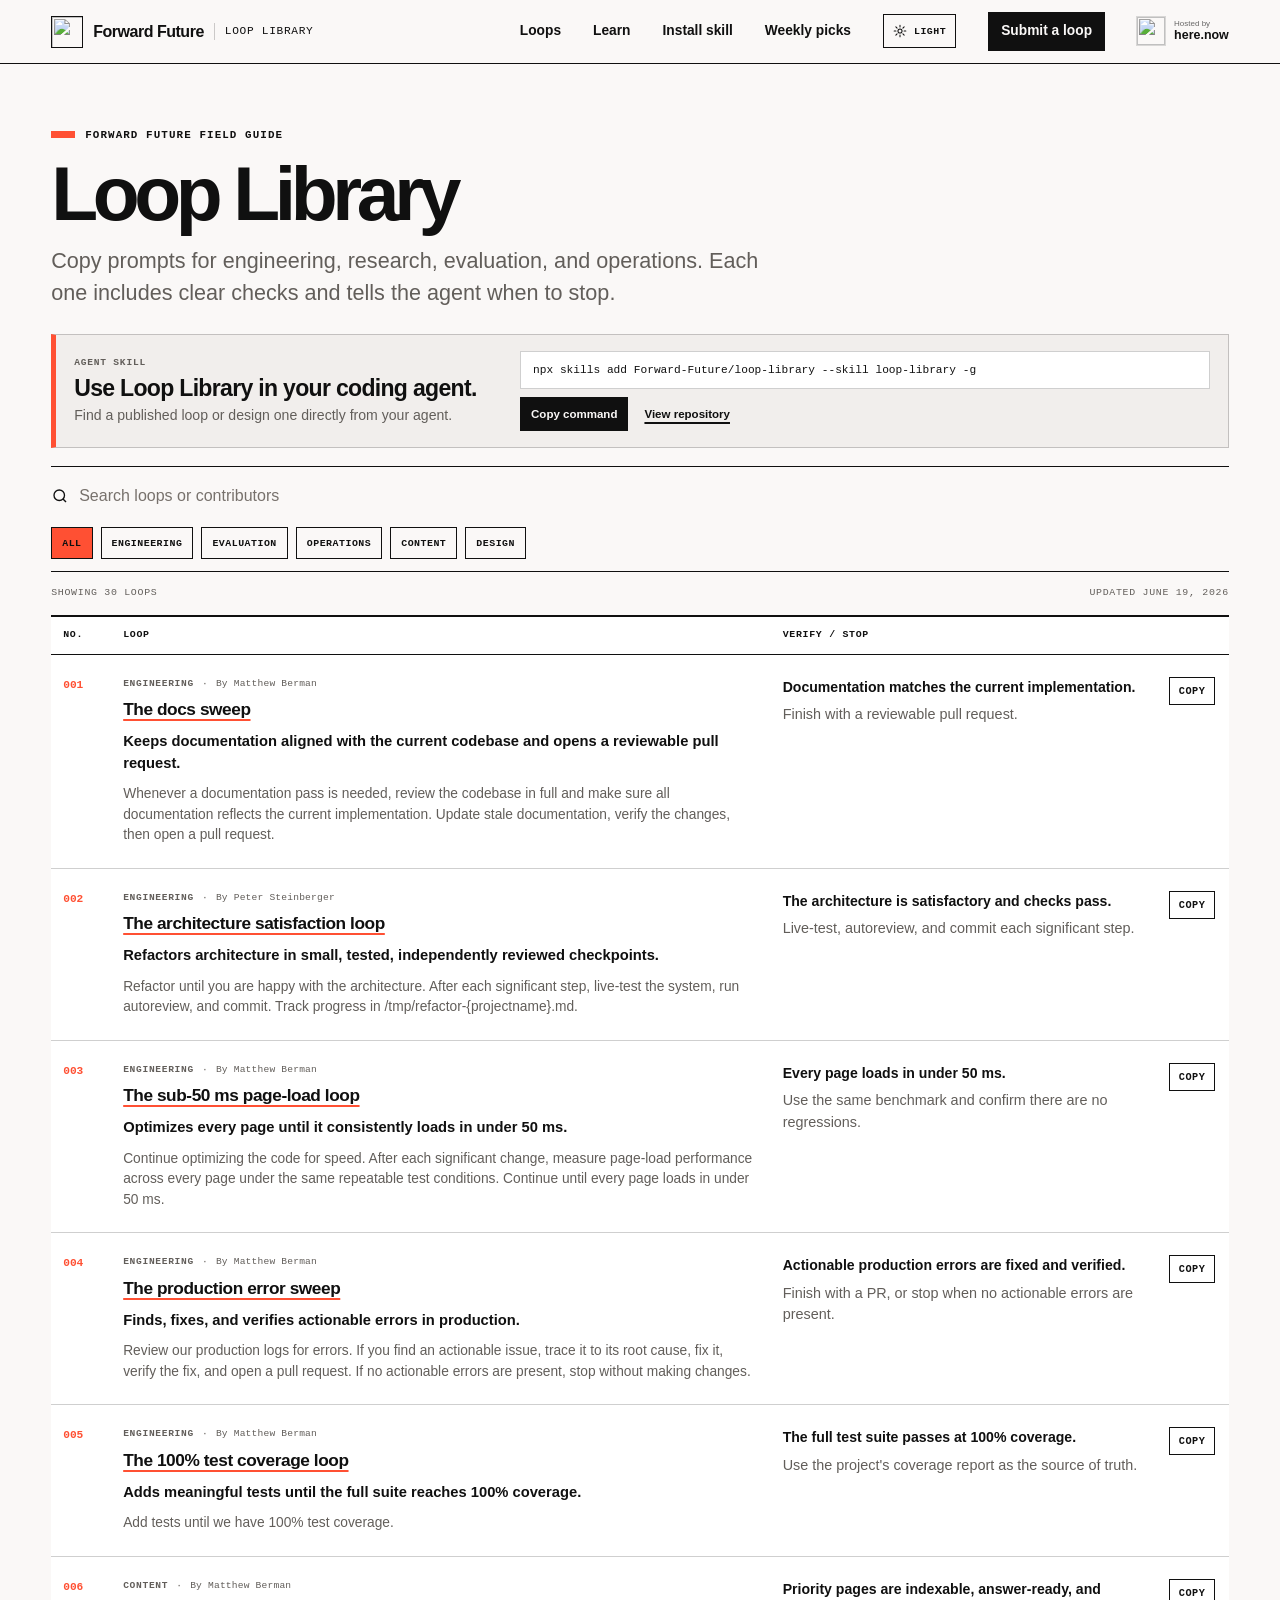
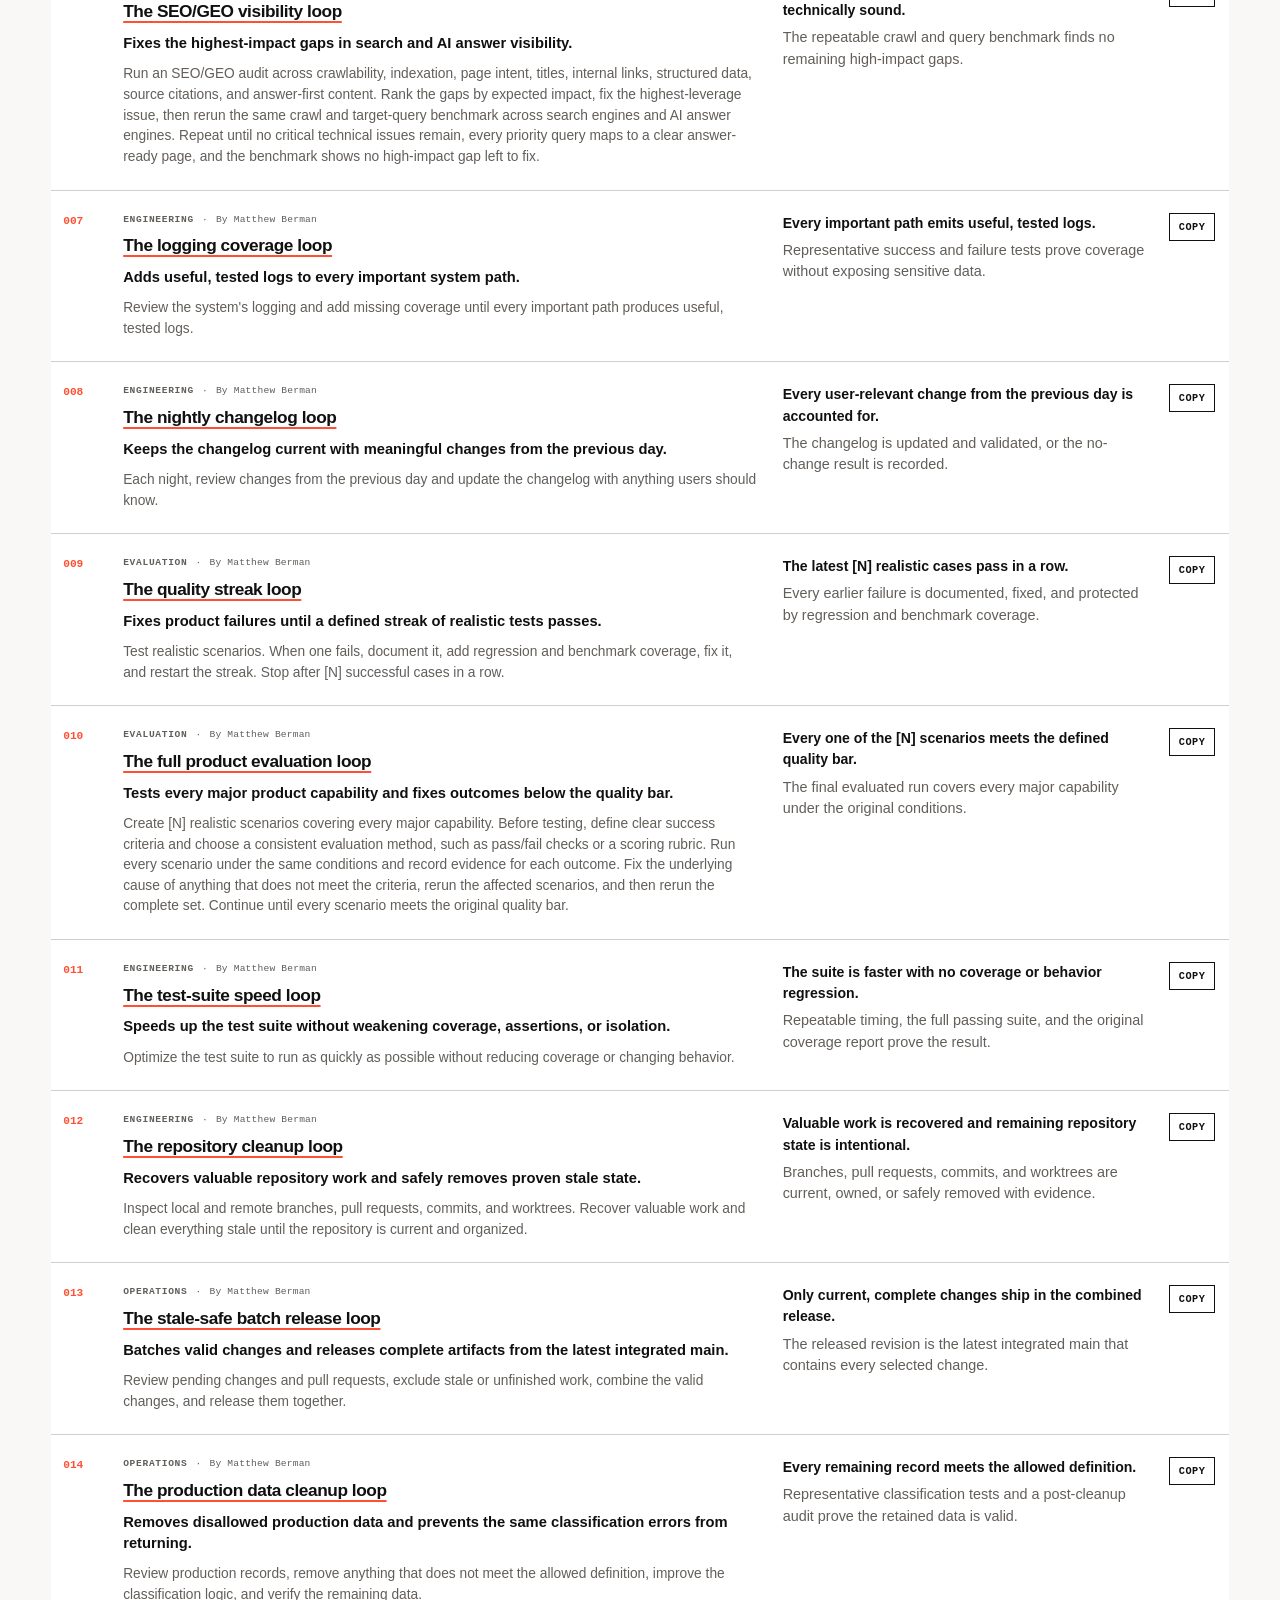
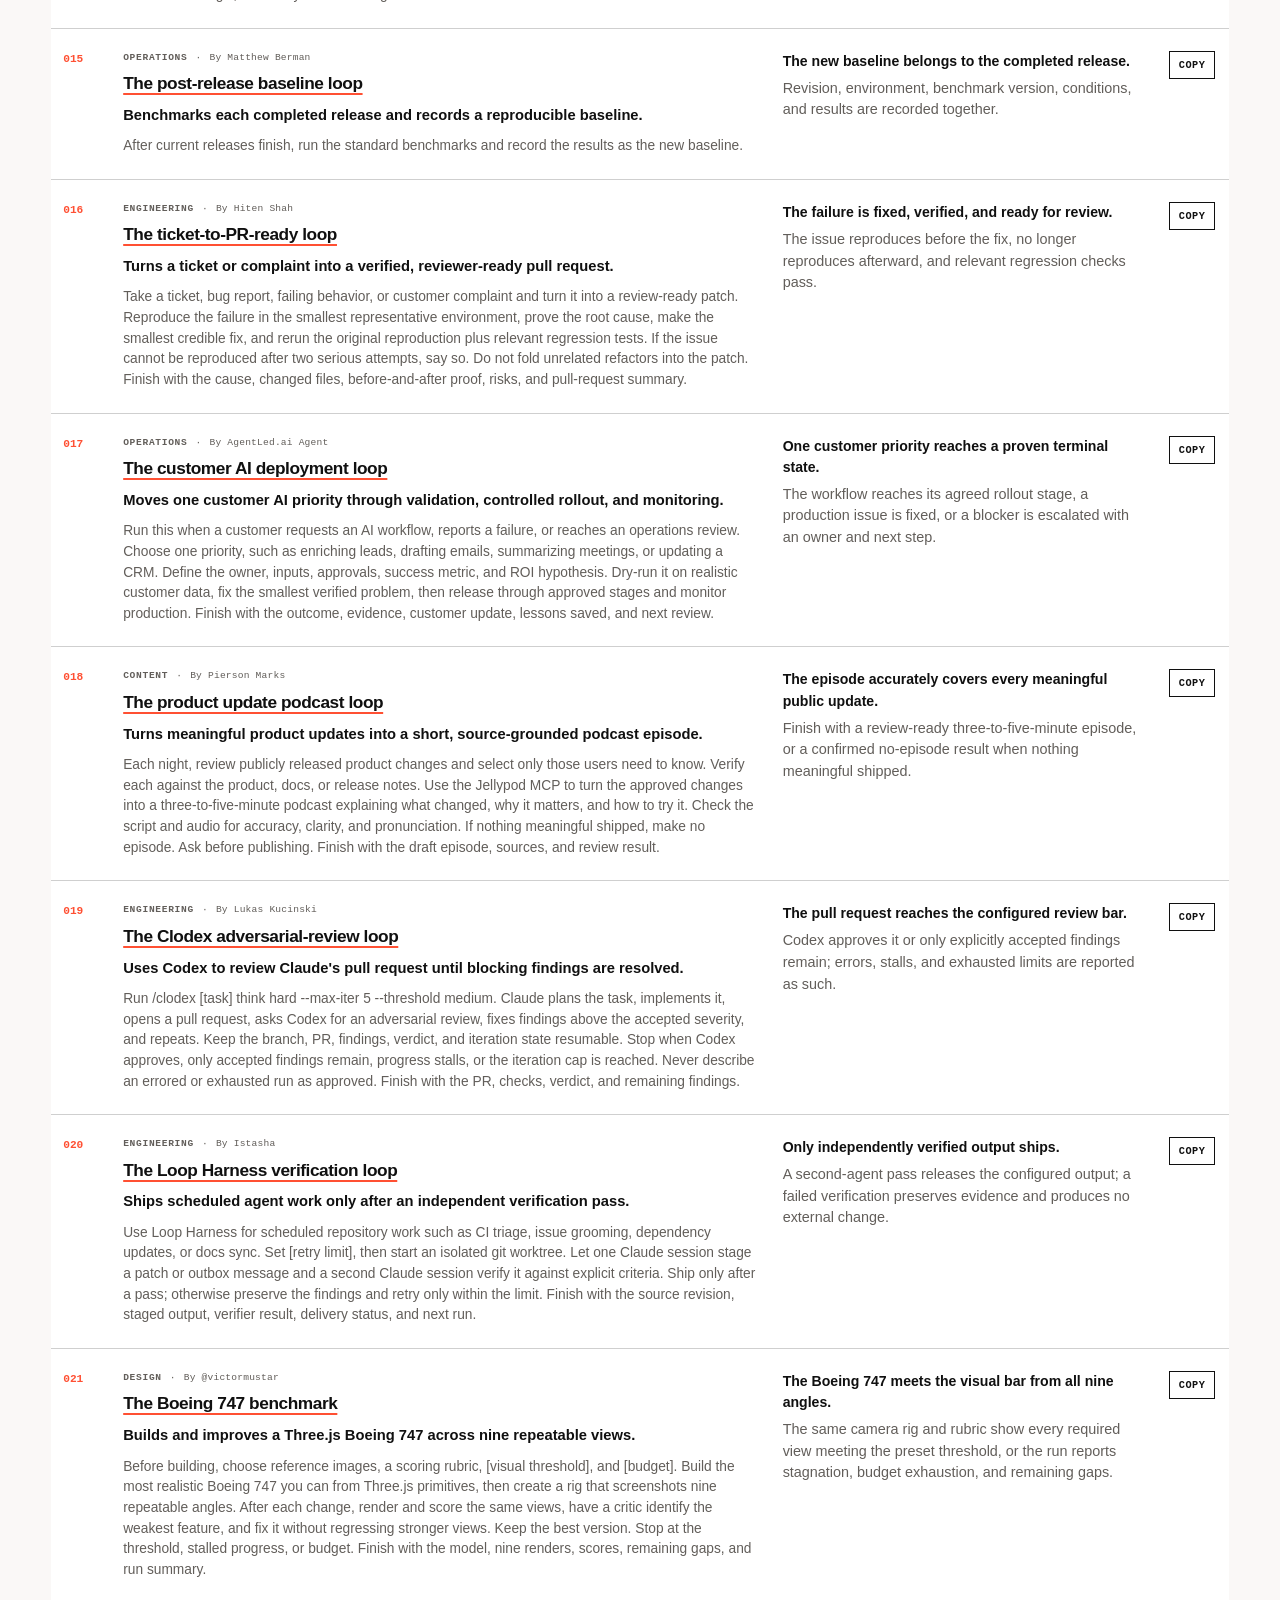
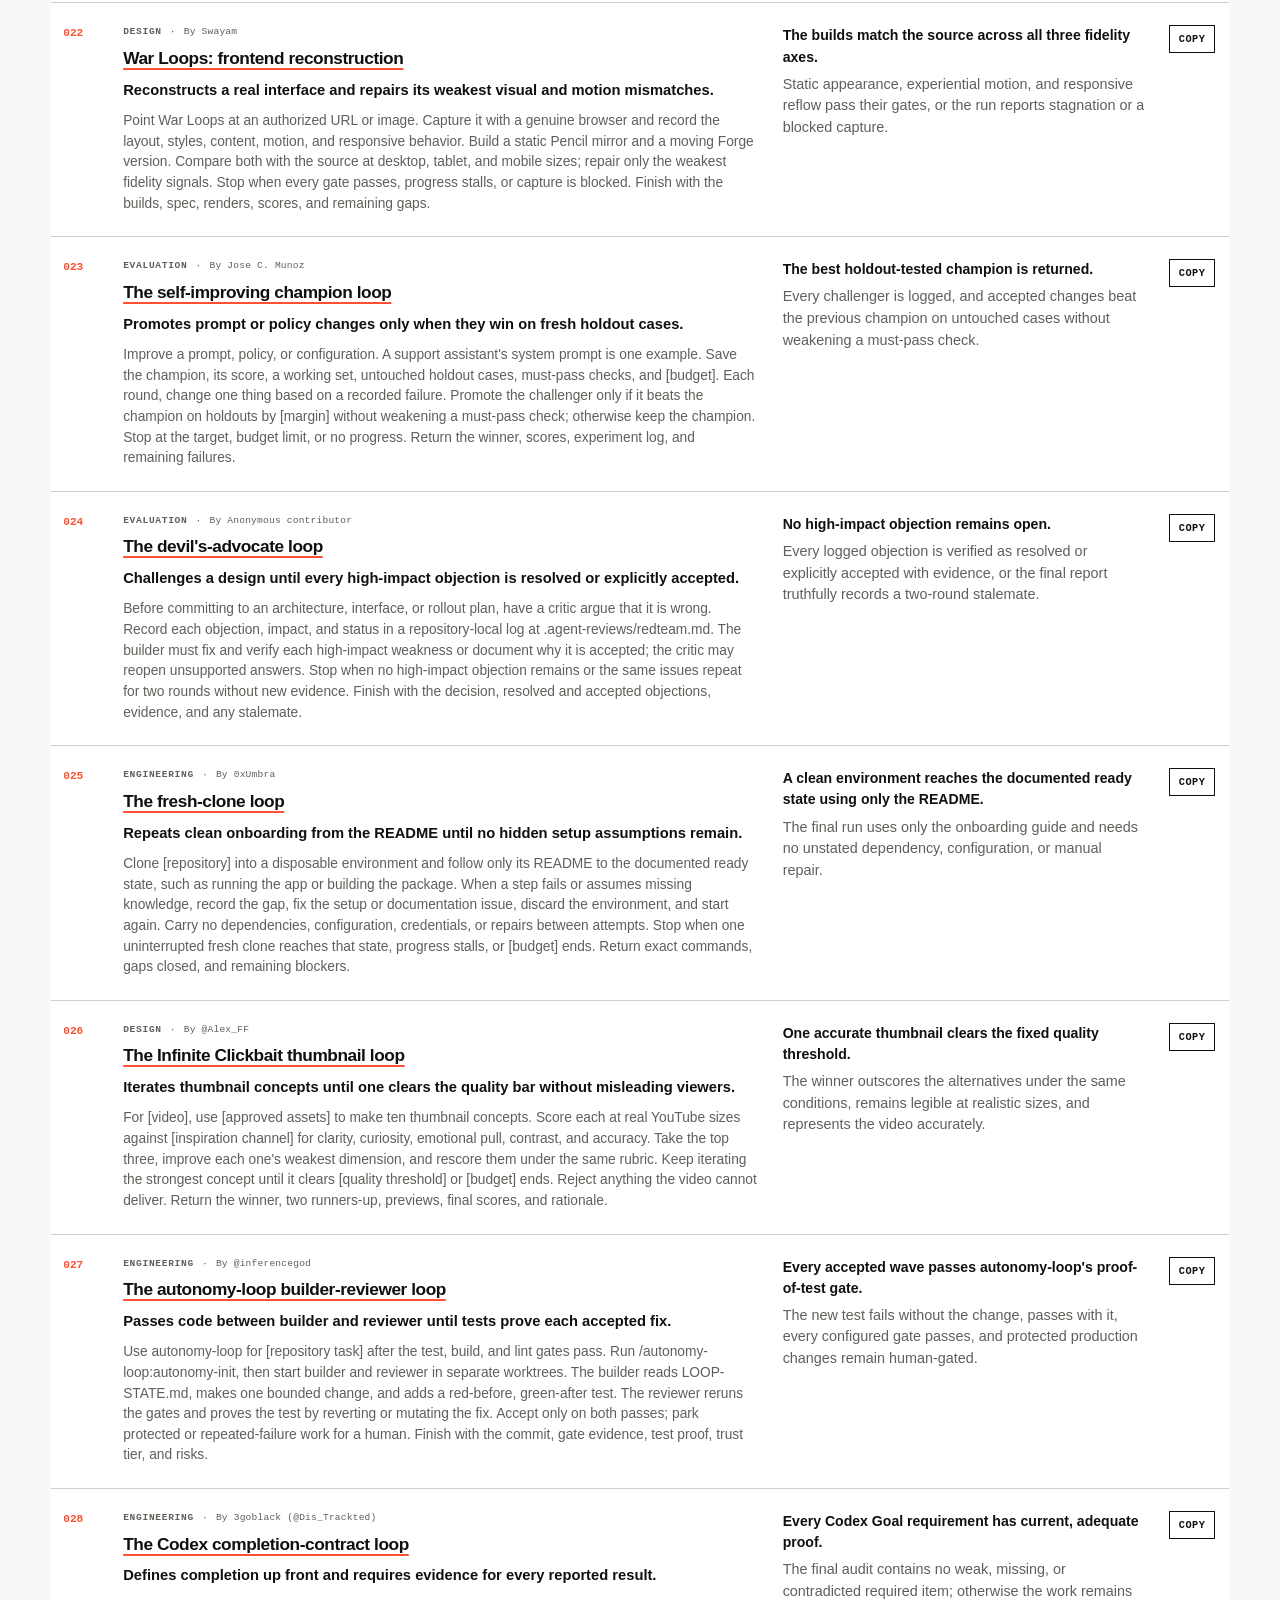
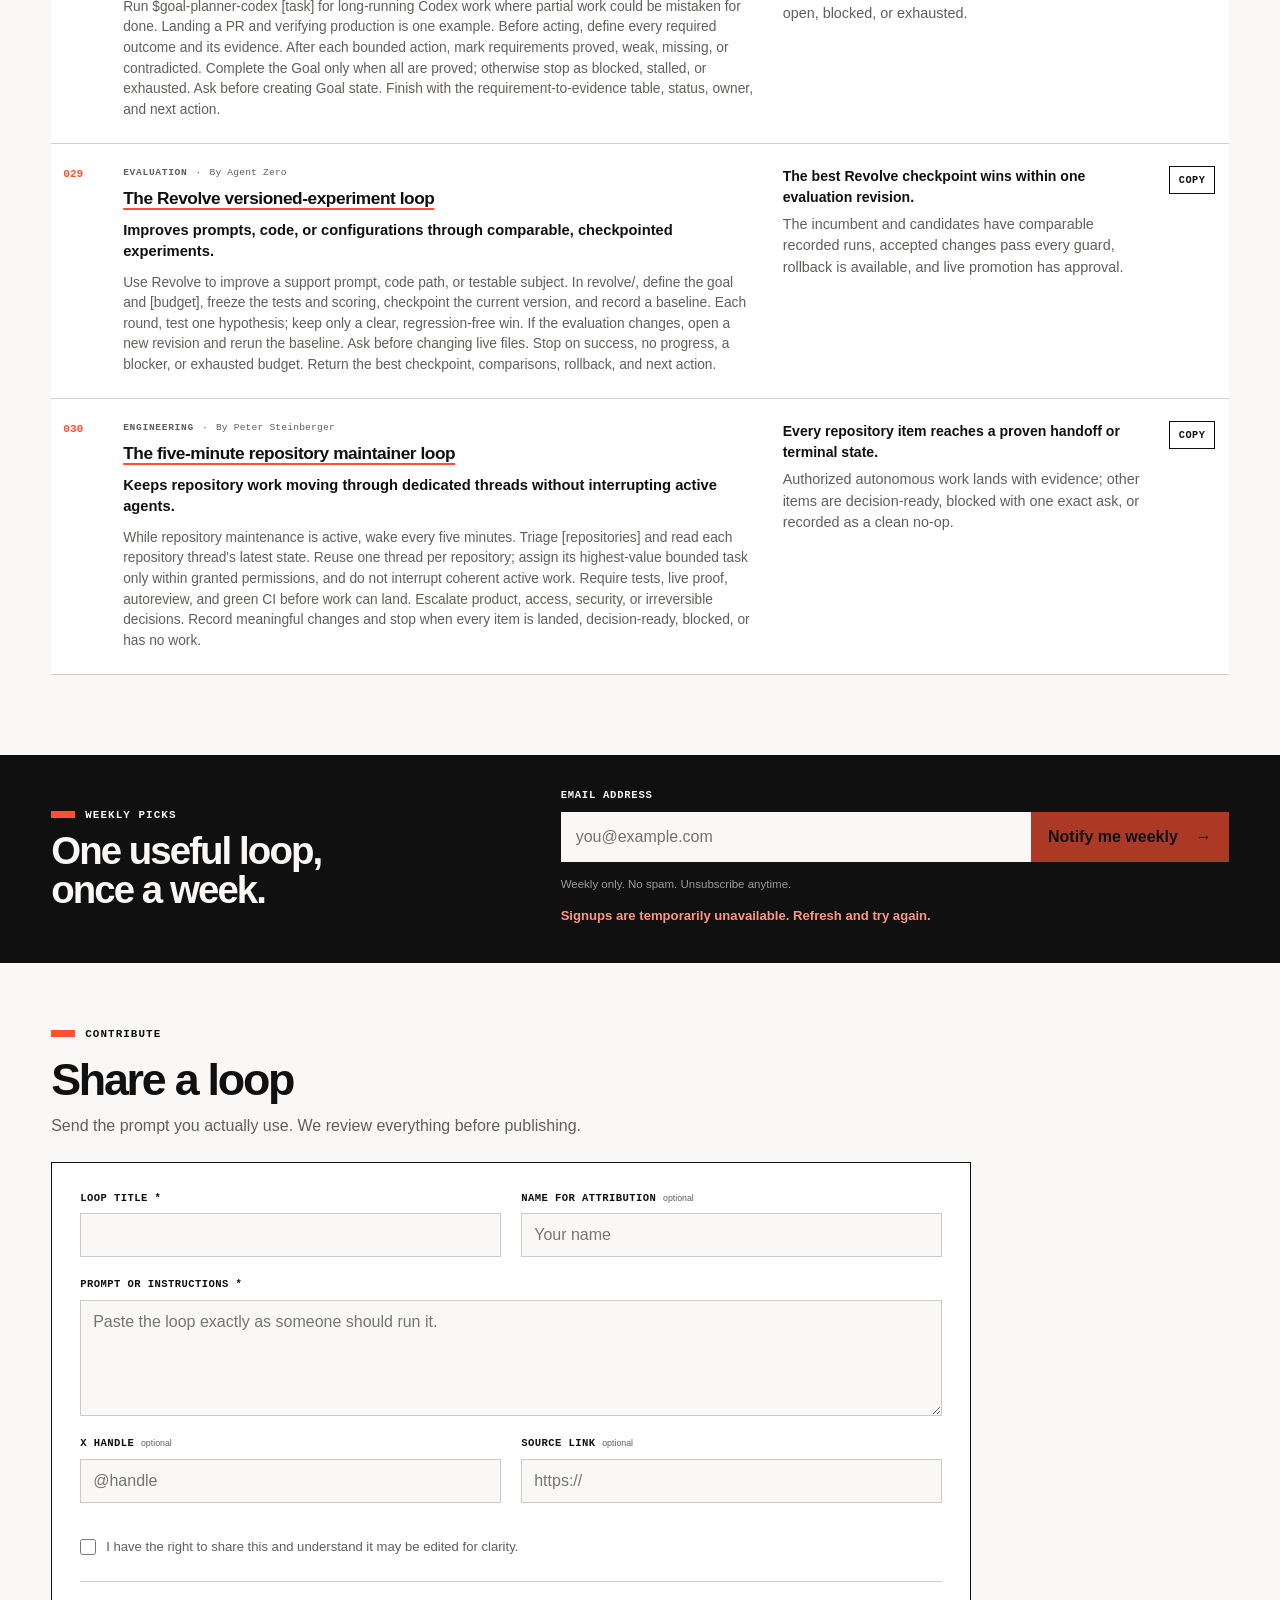
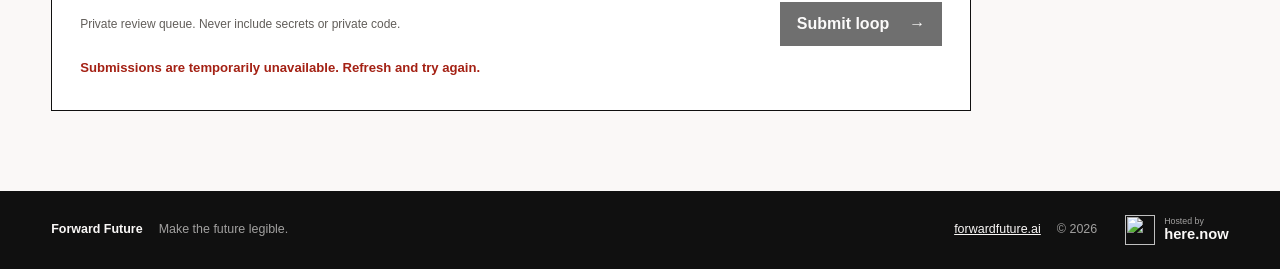
==== commit 11272953: "Merge pull request #26 from Forward-Future/codex/remove-loop-guide-strip [codex] Remove homepage loo" ====
--- a/site/index.html
+++ b/site/index.html
@@ -58,11 +58,11 @@
     />
     <meta
       property="og:image"
-      content="https://signals.forwardfuture.ai/loop-library/assets/social/loop-library-20260619-5.png"
+      content="https://signals.forwardfuture.ai/loop-library/assets/social/loop-library-20260619-7.png"
     />
     <meta
       property="og:image:secure_url"
-      content="https://signals.forwardfuture.ai/loop-library/assets/social/loop-library-20260619-5.png"
+      content="https://signals.forwardfuture.ai/loop-library/assets/social/loop-library-20260619-7.png"
     />
     <meta property="og:image:type" content="image/png" />
     <meta
@@ -82,7 +82,7 @@
     />
     <meta
       name="twitter:image"
-      content="https://signals.forwardfuture.ai/loop-library/assets/social/loop-library-20260619-5.png"
+      content="https://signals.forwardfuture.ai/loop-library/assets/social/loop-library-20260619-7.png"
     />
     <meta
       name="twitter:image:alt"
@@ -116,7 +116,7 @@
       href="https://signals.forwardfuture.ai/loop-library/catalog.md"
     />
     <link rel="icon" type="image/png" href="./assets/favicon.png" />
-    <link rel="stylesheet" href="./styles.css?v=20260619-answer-first" />
+    <link rel="stylesheet" href="./styles.css?v=20260619-learn-page" />
     <script type="application/ld+json">
       {
         "@context": "https://schema.org",
@@ -152,7 +152,7 @@
             "dateModified": "2026-06-19",
             "primaryImageOfPage": {
               "@type": "ImageObject",
-              "url": "https://signals.forwardfuture.ai/loop-library/assets/social/loop-library-20260619-5.png",
+              "url": "https://signals.forwardfuture.ai/loop-library/assets/social/loop-library-20260619-7.png",
               "width": 1200,
               "height": 630
             },
@@ -164,7 +164,7 @@
             },
             "mainEntity": {
               "@type": "ItemList",
-              "numberOfItems": 29,
+              "numberOfItems": 30,
               "itemListElement": [
                 {
                   "@type": "ListItem",
@@ -339,6 +339,12 @@
                   "position": 29,
                   "name": "The Revolve versioned-experiment loop",
                   "url": "https://signals.forwardfuture.ai/loop-library/loops/revolve-self-improvement-loop/"
+                },
+                {
+                  "@type": "ListItem",
+                  "position": 30,
+                  "name": "The five-minute repository maintainer loop",
+                  "url": "https://signals.forwardfuture.ai/loop-library/loops/five-minute-repository-maintainer-loop/"
                 }
               ]
             }
@@ -348,7 +354,7 @@
             "@id": "https://signals.forwardfuture.ai/loop-library/#ai-agent-loop",
             "name": "AI agent loop",
             "description": "A repeatable workflow in which an AI agent acts on a goal, checks the result, and continues until it reaches an explicit success or stop condition.",
-            "url": "https://signals.forwardfuture.ai/loop-library/#what-is-an-ai-agent-loop",
+            "url": "https://signals.forwardfuture.ai/loop-library/learn/",
             "sameAs": [
               "https://code.claude.com/docs/en/agent-sdk/agent-loop",
               "https://arxiv.org/abs/2210.03629"
@@ -378,6 +384,7 @@
 
       <nav class="site-nav" aria-label="Primary navigation">
         <a href="#library">Loops</a>
+        <a href="./learn/">Learn</a>
         <a href="#agent-skill">Install skill</a>
         <a href="#weekly">Weekly picks</a>
         <button
@@ -430,47 +437,6 @@
             Each one includes clear checks and tells the agent when to stop.
           </p>
 
-          <section
-            class="answer-capsule"
-            aria-labelledby="what-is-an-ai-agent-loop"
-          >
-            <div>
-              <p class="answer-capsule-kicker">Plain-language definition</p>
-              <h2 id="what-is-an-ai-agent-loop">What is an AI agent loop?</h2>
-            </div>
-            <div class="answer-capsule-copy">
-              <p>
-                <strong>An AI agent loop is a repeatable workflow</strong> in
-                which an agent acts on a goal, checks what happened, and uses
-                that feedback to choose the next step. It stops when an
-                explicit success or stop condition is met.
-              </p>
-              <p>
-                Loop Library turns that pattern into copy-ready prompts with a
-                clear verification check and stopping point.
-              </p>
-              <p class="answer-capsule-sources">
-                Sources:
-                <cite
-                  ><a
-                    href="https://code.claude.com/docs/en/agent-sdk/agent-loop"
-                    target="_blank"
-                    rel="noopener noreferrer"
-                    >Claude Agent SDK loop documentation</a
-                  ></cite
-                >
-                and
-                <cite
-                  ><a
-                    href="https://arxiv.org/abs/2210.03629"
-                    target="_blank"
-                    rel="noopener noreferrer"
-                    >the ReAct paper</a
-                  ></cite
-                >.
-              </p>
-            </div>
-          </section>
         </div>
 
         <section
@@ -585,7 +551,7 @@
         </div>
 
         <div class="results-line">
-          <p id="results-count" aria-live="polite">Showing 29 loops</p>
+          <p id="results-count" aria-live="polite">Showing 30 loops</p>
           <time datetime="2026-06-19">Updated June 19, 2026</time>
         </div>
 
@@ -599,7 +565,6 @@
                 <th scope="col">No.</th>
                 <th scope="col">Loop</th>
                 <th scope="col">Verify / stop</th>
-                <th scope="col">Attribution</th>
                 <th scope="col"><span class="sr-only">Action</span></th>
               </tr>
             </thead>
@@ -612,12 +577,16 @@
               >
                 <td class="cell-number">001</td>
                 <td class="cell-loop">
-                  <span class="loop-category">Engineering</span>
+                  <div class="loop-meta">
+                    <span class="loop-category">Engineering</span>
+                    <span class="loop-attribution">By Matthew Berman</span>
+                  </div>
                   <h3>
                     <a class="loop-title-link" href="./loops/overnight-docs-sweep/">
                       The docs sweep
                     </a>
                   </h3>
+                  <p class="loop-summary">Keeps documentation aligned with the current codebase and opens a reviewable pull request.</p>
                   <p data-prompt>
                     Whenever a documentation pass is needed, review the codebase
                     in full and make sure all documentation reflects the current
@@ -630,10 +599,6 @@
                   <strong>Documentation matches the current implementation.</strong>
                   <span>Finish with a reviewable pull request.</span>
                 </td>
-                <td class="cell-attribution">
-                  <span class="cell-label">Attribution</span>
-                  Matthew Berman
-                </td>
                 <td class="cell-action">
                   <button class="copy-button" type="button">
                     <span>Copy</span>
@@ -649,7 +614,10 @@
               >
                 <td class="cell-number">002</td>
                 <td class="cell-loop">
-                  <span class="loop-category">Engineering</span>
+                  <div class="loop-meta">
+                    <span class="loop-category">Engineering</span>
+                    <span class="loop-attribution">By Peter Steinberger</span>
+                  </div>
                   <h3>
                     <a
                       class="loop-title-link"
@@ -658,6 +626,7 @@
                       The architecture satisfaction loop
                     </a>
                   </h3>
+                  <p class="loop-summary">Refactors architecture in small, tested, independently reviewed checkpoints.</p>
                   <p data-prompt>
                     Refactor until you are happy with the architecture. After
                     each significant step, live-test the system, run autoreview,
@@ -670,10 +639,6 @@
                   <strong>The architecture is satisfactory and checks pass.</strong>
                   <span>Live-test, autoreview, and commit each significant step.</span>
                 </td>
-                <td class="cell-attribution">
-                  <span class="cell-label">Attribution</span>
-                  Peter Steinberger
-                </td>
                 <td class="cell-action">
                   <button class="copy-button" type="button">
                     <span>Copy</span>
@@ -689,7 +654,10 @@
               >
                 <td class="cell-number">003</td>
                 <td class="cell-loop">
-                  <span class="loop-category">Engineering</span>
+                  <div class="loop-meta">
+                    <span class="loop-category">Engineering</span>
+                    <span class="loop-attribution">By Matthew Berman</span>
+                  </div>
                   <h3>
                     <a
                       class="loop-title-link"
@@ -698,6 +666,7 @@
                       The sub-50 ms page-load loop
                     </a>
                   </h3>
+                  <p class="loop-summary">Optimizes every page until it consistently loads in under 50 ms.</p>
                   <p data-prompt>
                     Continue optimizing the code for speed. After each
                     significant change, measure page-load performance across
@@ -710,10 +679,6 @@
                   <strong>Every page loads in under 50 ms.</strong>
                   <span>Use the same benchmark and confirm there are no regressions.</span>
                 </td>
-                <td class="cell-attribution">
-                  <span class="cell-label">Attribution</span>
-                  Matthew Berman
-                </td>
                 <td class="cell-action">
                   <button class="copy-button" type="button">
                     <span>Copy</span>
@@ -729,12 +694,16 @@
               >
                 <td class="cell-number">004</td>
                 <td class="cell-loop">
-                  <span class="loop-category">Engineering</span>
+                  <div class="loop-meta">
+                    <span class="loop-category">Engineering</span>
+                    <span class="loop-attribution">By Matthew Berman</span>
+                  </div>
                   <h3>
                     <a class="loop-title-link" href="./loops/production-error-sweep/">
                       The production error sweep
                     </a>
                   </h3>
+                  <p class="loop-summary">Finds, fixes, and verifies actionable errors in production.</p>
                   <p data-prompt>
                     Review our production logs for errors. If you find an
                     actionable issue, trace it to its root cause, fix it, verify
@@ -747,10 +716,6 @@
                   <strong>Actionable production errors are fixed and verified.</strong>
                   <span>Finish with a PR, or stop when no actionable errors are present.</span>
                 </td>
-                <td class="cell-attribution">
-                  <span class="cell-label">Attribution</span>
-                  Matthew Berman
-                </td>
                 <td class="cell-action">
                   <button class="copy-button" type="button">
                     <span>Copy</span>
@@ -766,7 +731,10 @@
               >
                 <td class="cell-number">005</td>
                 <td class="cell-loop">
-                  <span class="loop-category">Engineering</span>
+                  <div class="loop-meta">
+                    <span class="loop-category">Engineering</span>
+                    <span class="loop-attribution">By Matthew Berman</span>
+                  </div>
                   <h3>
                     <a
                       class="loop-title-link"
@@ -775,6 +743,7 @@
                       The 100% test coverage loop
                     </a>
                   </h3>
+                  <p class="loop-summary">Adds meaningful tests until the full suite reaches 100% coverage.</p>
                   <p data-prompt>
                     Add tests until we have 100% test coverage.
                   </p>
@@ -784,10 +753,6 @@
                   <strong>The full test suite passes at 100% coverage.</strong>
                   <span>Use the project's coverage report as the source of truth.</span>
                 </td>
-                <td class="cell-attribution">
-                  <span class="cell-label">Attribution</span>
-                  Matthew Berman
-                </td>
                 <td class="cell-action">
                   <button class="copy-button" type="button">
                     <span>Copy</span>
@@ -803,12 +768,16 @@
               >
                 <td class="cell-number">006</td>
                 <td class="cell-loop">
-                  <span class="loop-category">Content</span>
+                  <div class="loop-meta">
+                    <span class="loop-category">Content</span>
+                    <span class="loop-attribution">By Matthew Berman</span>
+                  </div>
                   <h3>
                     <a class="loop-title-link" href="./loops/seo-geo-visibility-loop/">
                       The SEO/GEO visibility loop
                     </a>
                   </h3>
+                  <p class="loop-summary">Fixes the highest-impact gaps in search and AI answer visibility.</p>
                   <p data-prompt>
                     Run an SEO/GEO audit across crawlability, indexation, page
                     intent, titles, internal links, structured data, source
@@ -826,10 +795,6 @@
                   <strong>Priority pages are indexable, answer-ready, and technically sound.</strong>
                   <span>The repeatable crawl and query benchmark finds no remaining high-impact gaps.</span>
                 </td>
-                <td class="cell-attribution">
-                  <span class="cell-label">Attribution</span>
-                  Matthew Berman
-                </td>
                 <td class="cell-action">
                   <button class="copy-button" type="button">
                     <span>Copy</span>
@@ -845,12 +810,16 @@
               >
                 <td class="cell-number">007</td>
                 <td class="cell-loop">
-                  <span class="loop-category">Engineering</span>
+                  <div class="loop-meta">
+                    <span class="loop-category">Engineering</span>
+                    <span class="loop-attribution">By Matthew Berman</span>
+                  </div>
                   <h3>
                     <a class="loop-title-link" href="./loops/exhaustive-logging-coverage-loop/">
                       The logging coverage loop
                     </a>
                   </h3>
+                  <p class="loop-summary">Adds useful, tested logs to every important system path.</p>
                   <p data-prompt>
                     Review the system's logging and add missing coverage until
                     every important path produces useful, tested logs.
@@ -861,10 +830,6 @@
                   <strong>Every important path emits useful, tested logs.</strong>
                   <span>Representative success and failure tests prove coverage without exposing sensitive data.</span>
                 </td>
-                <td class="cell-attribution">
-                  <span class="cell-label">Attribution</span>
-                  Matthew Berman
-                </td>
                 <td class="cell-action">
                   <button class="copy-button" type="button">
                     <span>Copy</span>
@@ -880,12 +845,16 @@
               >
                 <td class="cell-number">008</td>
                 <td class="cell-loop">
-                  <span class="loop-category">Engineering</span>
+                  <div class="loop-meta">
+                    <span class="loop-category">Engineering</span>
+                    <span class="loop-attribution">By Matthew Berman</span>
+                  </div>
                   <h3>
                     <a class="loop-title-link" href="./loops/nightly-changelog-sweep/">
                       The nightly changelog loop
                     </a>
                   </h3>
+                  <p class="loop-summary">Keeps the changelog current with meaningful changes from the previous day.</p>
                   <p data-prompt>
                     Each night, review changes from the previous day and update
                     the changelog with anything users should know.
@@ -896,10 +865,6 @@
                   <strong>Every user-relevant change from the previous day is accounted for.</strong>
                   <span>The changelog is updated and validated, or the no-change result is recorded.</span>
                 </td>
-                <td class="cell-attribution">
-                  <span class="cell-label">Attribution</span>
-                  Matthew Berman
-                </td>
                 <td class="cell-action">
                   <button class="copy-button" type="button">
                     <span>Copy</span>
@@ -915,12 +880,16 @@
               >
                 <td class="cell-number">009</td>
                 <td class="cell-loop">
-                  <span class="loop-category">Evaluation</span>
+                  <div class="loop-meta">
+                    <span class="loop-category">Evaluation</span>
+                    <span class="loop-attribution">By Matthew Berman</span>
+                  </div>
                   <h3>
                     <a class="loop-title-link" href="./loops/quality-streak-loop/">
                       The quality streak loop
                     </a>
                   </h3>
+                  <p class="loop-summary">Fixes product failures until a defined streak of realistic tests passes.</p>
                   <p data-prompt>
                     Test realistic scenarios. When one fails, document it, add
                     regression and benchmark coverage, fix it, and restart the
@@ -932,10 +901,6 @@
                   <strong>The latest [N] realistic cases pass in a row.</strong>
                   <span>Every earlier failure is documented, fixed, and protected by regression and benchmark coverage.</span>
                 </td>
-                <td class="cell-attribution">
-                  <span class="cell-label">Attribution</span>
-                  Matthew Berman
-                </td>
                 <td class="cell-action">
                   <button class="copy-button" type="button">
                     <span>Copy</span>
@@ -951,12 +916,16 @@
               >
                 <td class="cell-number">010</td>
                 <td class="cell-loop">
-                  <span class="loop-category">Evaluation</span>
+                  <div class="loop-meta">
+                    <span class="loop-category">Evaluation</span>
+                    <span class="loop-attribution">By Matthew Berman</span>
+                  </div>
                   <h3>
                     <a class="loop-title-link" href="./loops/full-product-evaluation-loop/">
                       The full product evaluation loop
                     </a>
                   </h3>
+                  <p class="loop-summary">Tests every major product capability and fixes outcomes below the quality bar.</p>
                   <p data-prompt>
                     Create [N] realistic scenarios covering every major
                     capability. Before testing, define clear success criteria
@@ -974,10 +943,6 @@
                   <strong>Every one of the [N] scenarios meets the defined quality bar.</strong>
                   <span>The final evaluated run covers every major capability under the original conditions.</span>
                 </td>
-                <td class="cell-attribution">
-                  <span class="cell-label">Attribution</span>
-                  Matthew Berman
-                </td>
                 <td class="cell-action">
                   <button class="copy-button" type="button">
                     <span>Copy</span>
@@ -993,12 +958,16 @@
               >
                 <td class="cell-number">011</td>
                 <td class="cell-loop">
-                  <span class="loop-category">Engineering</span>
+                  <div class="loop-meta">
+                    <span class="loop-category">Engineering</span>
+                    <span class="loop-attribution">By Matthew Berman</span>
+                  </div>
                   <h3>
                     <a class="loop-title-link" href="./loops/test-suite-speed-loop/">
                       The test-suite speed loop
                     </a>
                   </h3>
+                  <p class="loop-summary">Speeds up the test suite without weakening coverage, assertions, or isolation.</p>
                   <p data-prompt>
                     Optimize the test suite to run as quickly as possible
                     without reducing coverage or changing behavior.
@@ -1009,10 +978,6 @@
                   <strong>The suite is faster with no coverage or behavior regression.</strong>
                   <span>Repeatable timing, the full passing suite, and the original coverage report prove the result.</span>
                 </td>
-                <td class="cell-attribution">
-                  <span class="cell-label">Attribution</span>
-                  Matthew Berman
-                </td>
                 <td class="cell-action">
                   <button class="copy-button" type="button">
                     <span>Copy</span>
@@ -1028,12 +993,16 @@
               >
                 <td class="cell-number">012</td>
                 <td class="cell-loop">
-                  <span class="loop-category">Engineering</span>
+                  <div class="loop-meta">
+                    <span class="loop-category">Engineering</span>
+                    <span class="loop-attribution">By Matthew Berman</span>
+                  </div>
                   <h3>
                     <a class="loop-title-link" href="./loops/repository-cleanup-loop/">
                       The repository cleanup loop
                     </a>
                   </h3>
+                  <p class="loop-summary">Recovers valuable repository work and safely removes proven stale state.</p>
                   <p data-prompt>
                     Inspect local and remote branches, pull requests, commits,
                     and worktrees. Recover valuable work and clean everything
@@ -1045,10 +1014,6 @@
                   <strong>Valuable work is recovered and remaining repository state is intentional.</strong>
                   <span>Branches, pull requests, commits, and worktrees are current, owned, or safely removed with evidence.</span>
                 </td>
-                <td class="cell-attribution">
-                  <span class="cell-label">Attribution</span>
-                  Matthew Berman
-                </td>
                 <td class="cell-action">
                   <button class="copy-button" type="button">
                     <span>Copy</span>
@@ -1064,12 +1029,16 @@
               >
                 <td class="cell-number">013</td>
                 <td class="cell-loop">
-                  <span class="loop-category">Operations</span>
+                  <div class="loop-meta">
+                    <span class="loop-category">Operations</span>
+                    <span class="loop-attribution">By Matthew Berman</span>
+                  </div>
                   <h3>
                     <a class="loop-title-link" href="./loops/stale-safe-batch-release-loop/">
                       The stale-safe batch release loop
                     </a>
                   </h3>
+                  <p class="loop-summary">Batches valid changes and releases complete artifacts from the latest integrated main.</p>
                   <p data-prompt>
                     Review pending changes and pull requests, exclude stale or
                     unfinished work, combine the valid changes, and release them
@@ -1081,10 +1050,6 @@
                   <strong>Only current, complete changes ship in the combined release.</strong>
                   <span>The released revision is the latest integrated main that contains every selected change.</span>
                 </td>
-                <td class="cell-attribution">
-                  <span class="cell-label">Attribution</span>
-                  Matthew Berman
-                </td>
                 <td class="cell-action">
                   <button class="copy-button" type="button">
                     <span>Copy</span>
@@ -1100,12 +1065,16 @@
               >
                 <td class="cell-number">014</td>
                 <td class="cell-loop">
-                  <span class="loop-category">Operations</span>
+                  <div class="loop-meta">
+                    <span class="loop-category">Operations</span>
+                    <span class="loop-attribution">By Matthew Berman</span>
+                  </div>
                   <h3>
                     <a class="loop-title-link" href="./loops/production-data-cleanup-loop/">
                       The production data cleanup loop
                     </a>
                   </h3>
+                  <p class="loop-summary">Removes disallowed production data and prevents the same classification errors from returning.</p>
                   <p data-prompt>
                     Review production records, remove anything that does not
                     meet the allowed definition, improve the classification
@@ -1117,10 +1086,6 @@
                   <strong>Every remaining record meets the allowed definition.</strong>
                   <span>Representative classification tests and a post-cleanup audit prove the retained data is valid.</span>
                 </td>
-                <td class="cell-attribution">
-                  <span class="cell-label">Attribution</span>
-                  Matthew Berman
-                </td>
                 <td class="cell-action">
                   <button class="copy-button" type="button">
                     <span>Copy</span>
@@ -1136,12 +1101,16 @@
               >
                 <td class="cell-number">015</td>
                 <td class="cell-loop">
-                  <span class="loop-category">Operations</span>
+                  <div class="loop-meta">
+                    <span class="loop-category">Operations</span>
+                    <span class="loop-attribution">By Matthew Berman</span>
+                  </div>
                   <h3>
                     <a class="loop-title-link" href="./loops/post-release-baseline-loop/">
                       The post-release baseline loop
                     </a>
                   </h3>
+                  <p class="loop-summary">Benchmarks each completed release and records a reproducible baseline.</p>
                   <p data-prompt>
                     After current releases finish, run the standard benchmarks
                     and record the results as the new baseline.
@@ -1152,10 +1121,6 @@
                   <strong>The new baseline belongs to the completed release.</strong>
                   <span>Revision, environment, benchmark version, conditions, and results are recorded together.</span>
                 </td>
-                <td class="cell-attribution">
-                  <span class="cell-label">Attribution</span>
-                  Matthew Berman
-                </td>
                 <td class="cell-action">
                   <button class="copy-button" type="button">
                     <span>Copy</span>
@@ -1171,12 +1136,16 @@
               >
                 <td class="cell-number">016</td>
                 <td class="cell-loop">
-                  <span class="loop-category">Engineering</span>
+                  <div class="loop-meta">
+                    <span class="loop-category">Engineering</span>
+                    <span class="loop-attribution">By Hiten Shah</span>
+                  </div>
                   <h3>
                     <a class="loop-title-link" href="./loops/ticket-to-pr-ready-loop/">
                       The ticket-to-PR-ready loop
                     </a>
                   </h3>
+                  <p class="loop-summary">Turns a ticket or complaint into a verified, reviewer-ready pull request.</p>
                   <p data-prompt>
                     Take a ticket, bug report, failing behavior, or customer
                     complaint and turn it into a review-ready patch. Reproduce
@@ -1194,10 +1163,6 @@
                   <strong>The failure is fixed, verified, and ready for review.</strong>
                   <span>The issue reproduces before the fix, no longer reproduces afterward, and relevant regression checks pass.</span>
                 </td>
-                <td class="cell-attribution">
-                  <span class="cell-label">Attribution</span>
-                  Hiten Shah
-                </td>
                 <td class="cell-action">
                   <button class="copy-button" type="button">
                     <span>Copy</span>
@@ -1213,12 +1178,16 @@
               >
                 <td class="cell-number">017</td>
                 <td class="cell-loop">
-                  <span class="loop-category">Operations</span>
+                  <div class="loop-meta">
+                    <span class="loop-category">Operations</span>
+                    <span class="loop-attribution">By AgentLed.ai Agent</span>
+                  </div>
                   <h3>
                     <a class="loop-title-link" href="./loops/customer-ai-deployment-loop/">
                       The customer AI deployment loop
                     </a>
                   </h3>
+                  <p class="loop-summary">Moves one customer AI priority through validation, controlled rollout, and monitoring.</p>
                   <p data-prompt>
                     Run this when a customer requests an AI workflow, reports a
                     failure, or reaches an operations review. Choose one
@@ -1236,10 +1205,6 @@
                   <strong>One customer priority reaches a proven terminal state.</strong>
                   <span>The workflow reaches its agreed rollout stage, a production issue is fixed, or a blocker is escalated with an owner and next step.</span>
                 </td>
-                <td class="cell-attribution">
-                  <span class="cell-label">Attribution</span>
-                  AgentLed.ai Agent
-                </td>
                 <td class="cell-action">
                   <button class="copy-button" type="button">
                     <span>Copy</span>
@@ -1255,12 +1220,16 @@
               >
                 <td class="cell-number">018</td>
                 <td class="cell-loop">
-                  <span class="loop-category">Content</span>
+                  <div class="loop-meta">
+                    <span class="loop-category">Content</span>
+                    <span class="loop-attribution">By Pierson Marks</span>
+                  </div>
                   <h3>
                     <a class="loop-title-link" href="./loops/product-update-podcast-loop/">
                       The product update podcast loop
                     </a>
                   </h3>
+                  <p class="loop-summary">Turns meaningful product updates into a short, source-grounded podcast episode.</p>
                   <p data-prompt>
                     Each night, review publicly released product changes and
                     select only those users need to know. Verify each against the
@@ -1278,10 +1247,6 @@
                   <strong>The episode accurately covers every meaningful public update.</strong>
                   <span>Finish with a review-ready three-to-five-minute episode, or a confirmed no-episode result when nothing meaningful shipped.</span>
                 </td>
-                <td class="cell-attribution">
-                  <span class="cell-label">Attribution</span>
-                  Pierson Marks
-                </td>
                 <td class="cell-action">
                   <button class="copy-button" type="button">
                     <span>Copy</span>
@@ -1297,12 +1262,16 @@
               >
                 <td class="cell-number">019</td>
                 <td class="cell-loop">
-                  <span class="loop-category">Engineering</span>
+                  <div class="loop-meta">
+                    <span class="loop-category">Engineering</span>
+                    <span class="loop-attribution">By Lukas Kucinski</span>
+                  </div>
                   <h3>
                     <a class="loop-title-link" href="./loops/clodex-adversarial-review-loop/">
                       The Clodex adversarial-review loop
                     </a>
                   </h3>
+                  <p class="loop-summary">Uses Codex to review Claude&#39;s pull request until blocking findings are resolved.</p>
                   <p data-prompt>
                     Run /clodex [task] think hard --max-iter 5 --threshold medium.
                     Claude plans the task, implements it, opens a pull request,
@@ -1320,10 +1289,6 @@
                   <strong>The pull request reaches the configured review bar.</strong>
                   <span>Codex approves it or only explicitly accepted findings remain; errors, stalls, and exhausted limits are reported as such.</span>
                 </td>
-                <td class="cell-attribution">
-                  <span class="cell-label">Attribution</span>
-                  Lukas Kucinski
-                </td>
                 <td class="cell-action">
                   <button class="copy-button" type="button">
                     <span>Copy</span>
@@ -1339,12 +1304,16 @@
               >
                 <td class="cell-number">020</td>
                 <td class="cell-loop">
-                  <span class="loop-category">Engineering</span>
+                  <div class="loop-meta">
+                    <span class="loop-category">Engineering</span>
+                    <span class="loop-attribution">By Istasha</span>
+                  </div>
                   <h3>
                     <a class="loop-title-link" href="./loops/loop-harness-verification-loop/">
                       The Loop Harness verification loop
                     </a>
                   </h3>
+                  <p class="loop-summary">Ships scheduled agent work only after an independent verification pass.</p>
                   <p data-prompt>
                     Use Loop Harness for scheduled repository work such as CI
                     triage, issue grooming, dependency updates, or docs sync.
@@ -1361,10 +1330,6 @@
                   <strong>Only independently verified output ships.</strong>
                   <span>A second-agent pass releases the configured output; a failed verification preserves evidence and produces no external change.</span>
                 </td>
-                <td class="cell-attribution">
-                  <span class="cell-label">Attribution</span>
-                  Istasha
-                </td>
                 <td class="cell-action">
                   <button class="copy-button" type="button">
                     <span>Copy</span>
@@ -1380,12 +1345,16 @@
               >
                 <td class="cell-number">021</td>
                 <td class="cell-loop">
-                  <span class="loop-category">Design</span>
+                  <div class="loop-meta">
+                    <span class="loop-category">Design</span>
+                    <span class="loop-attribution">By @victormustar</span>
+                  </div>
                   <h3>
                     <a class="loop-title-link" href="./loops/boeing-747-benchmark/">
                       The Boeing 747 benchmark
                     </a>
                   </h3>
+                  <p class="loop-summary">Builds and improves a Three.js Boeing 747 across nine repeatable views.</p>
                   <p data-prompt>
                     Before building, choose reference images, a scoring rubric,
                     [visual threshold], and [budget]. Build the most realistic
@@ -1403,10 +1372,6 @@
                   <strong>The Boeing 747 meets the visual bar from all nine angles.</strong>
                   <span>The same camera rig and rubric show every required view meeting the preset threshold, or the run reports stagnation, budget exhaustion, and remaining gaps.</span>
                 </td>
-                <td class="cell-attribution">
-                  <span class="cell-label">Attribution</span>
-                  @victormustar
-                </td>
                 <td class="cell-action">
                   <button class="copy-button" type="button">
                     <span>Copy</span>
@@ -1422,12 +1387,16 @@
               >
                 <td class="cell-number">022</td>
                 <td class="cell-loop">
-                  <span class="loop-category">Design</span>
+                  <div class="loop-meta">
+                    <span class="loop-category">Design</span>
+                    <span class="loop-attribution">By Swayam</span>
+                  </div>
                   <h3>
                     <a class="loop-title-link" href="./loops/war-loops-frontend-designer/">
                       War Loops: frontend reconstruction
                     </a>
                   </h3>
+                  <p class="loop-summary">Reconstructs a real interface and repairs its weakest visual and motion mismatches.</p>
                   <p data-prompt>
                     Point War Loops at an authorized URL or image. Capture it
                     with a genuine browser and record the layout, styles,
@@ -1444,10 +1413,6 @@
                   <strong>The builds match the source across all three fidelity axes.</strong>
                   <span>Static appearance, experiential motion, and responsive reflow pass their gates, or the run reports stagnation or a blocked capture.</span>
                 </td>
-                <td class="cell-attribution">
-                  <span class="cell-label">Attribution</span>
-                  Swayam
-                </td>
                 <td class="cell-action">
                   <button class="copy-button" type="button">
                     <span>Copy</span>
@@ -1463,12 +1428,16 @@
               >
                 <td class="cell-number">023</td>
                 <td class="cell-loop">
-                  <span class="loop-category">Evaluation</span>
+                  <div class="loop-meta">
+                    <span class="loop-category">Evaluation</span>
+                    <span class="loop-attribution">By Jose C. Munoz</span>
+                  </div>
                   <h3>
                     <a class="loop-title-link" href="./loops/self-improving-champion-loop/">
                       The self-improving champion loop
                     </a>
                   </h3>
+                  <p class="loop-summary">Promotes prompt or policy changes only when they win on fresh holdout cases.</p>
                   <p data-prompt>
                     Improve a prompt, policy, or configuration. A
                     support assistant's system prompt is one example. Save the
@@ -1487,10 +1456,6 @@
                   <strong>The best holdout-tested champion is returned.</strong>
                   <span>Every challenger is logged, and accepted changes beat the previous champion on untouched cases without weakening a must-pass check.</span>
                 </td>
-                <td class="cell-attribution">
-                  <span class="cell-label">Attribution</span>
-                  Jose C. Munoz
-                </td>
                 <td class="cell-action">
                   <button class="copy-button" type="button">
                     <span>Copy</span>
@@ -1506,12 +1471,16 @@
               >
                 <td class="cell-number">024</td>
                 <td class="cell-loop">
-                  <span class="loop-category">Evaluation</span>
+                  <div class="loop-meta">
+                    <span class="loop-category">Evaluation</span>
+                    <span class="loop-attribution">By Anonymous contributor</span>
+                  </div>
                   <h3>
                     <a class="loop-title-link" href="./loops/devils-advocate-design-loop/">
                       The devil's-advocate loop
                     </a>
                   </h3>
+                  <p class="loop-summary">Challenges a design until every high-impact objection is resolved or explicitly accepted.</p>
                   <p data-prompt>
                     Before committing to an architecture, interface, or rollout
                     plan, have a critic argue that it is wrong. Record each
@@ -1530,10 +1499,6 @@
                   <strong>No high-impact objection remains open.</strong>
                   <span>Every logged objection is verified as resolved or explicitly accepted with evidence, or the final report truthfully records a two-round stalemate.</span>
                 </td>
-                <td class="cell-attribution">
-                  <span class="cell-label">Attribution</span>
-                  Anonymous contributor
-                </td>
                 <td class="cell-action">
                   <button class="copy-button" type="button">
                     <span>Copy</span>
@@ -1549,12 +1514,16 @@
               >
                 <td class="cell-number">025</td>
                 <td class="cell-loop">
-                  <span class="loop-category">Engineering</span>
+                  <div class="loop-meta">
+                    <span class="loop-category">Engineering</span>
+                    <span class="loop-attribution">By 0xUmbra</span>
+                  </div>
                   <h3>
                     <a class="loop-title-link" href="./loops/fresh-clone-loop/">
                       The fresh-clone loop
                     </a>
                   </h3>
+                  <p class="loop-summary">Repeats clean onboarding from the README until no hidden setup assumptions remain.</p>
                   <p data-prompt>
                     Clone [repository] into a disposable environment and follow
                     only its README to the documented ready state, such as
@@ -1572,10 +1541,6 @@
                   <strong>A clean environment reaches the documented ready state using only the README.</strong>
                   <span>The final run uses only the onboarding guide and needs no unstated dependency, configuration, or manual repair.</span>
                 </td>
-                <td class="cell-attribution">
-                  <span class="cell-label">Attribution</span>
-                  0xUmbra
-                </td>
                 <td class="cell-action">
                   <button class="copy-button" type="button">
                     <span>Copy</span>
@@ -1591,12 +1556,16 @@
               >
                 <td class="cell-number">026</td>
                 <td class="cell-loop">
-                  <span class="loop-category">Design</span>
+                  <div class="loop-meta">
+                    <span class="loop-category">Design</span>
+                    <span class="loop-attribution">By @Alex_FF</span>
+                  </div>
                   <h3>
                     <a class="loop-title-link" href="./loops/infinite-clickbait-loop/">
                       The Infinite Clickbait thumbnail loop
                     </a>
                   </h3>
+                  <p class="loop-summary">Iterates thumbnail concepts until one clears the quality bar without misleading viewers.</p>
                   <p data-prompt>
                     For [video], use [approved assets] to make ten thumbnail
                     concepts. Score each at real YouTube sizes against
@@ -1614,10 +1583,6 @@
                   <strong>One accurate thumbnail clears the fixed quality threshold.</strong>
                   <span>The winner outscores the alternatives under the same conditions, remains legible at realistic sizes, and represents the video accurately.</span>
                 </td>
-                <td class="cell-attribution">
-                  <span class="cell-label">Attribution</span>
-                  @Alex_FF
-                </td>
                 <td class="cell-action">
                   <button class="copy-button" type="button">
                     <span>Copy</span>
@@ -1633,12 +1598,16 @@
               >
                 <td class="cell-number">027</td>
                 <td class="cell-loop">
-                  <span class="loop-category">Engineering</span>
+                  <div class="loop-meta">
+                    <span class="loop-category">Engineering</span>
+                    <span class="loop-attribution">By @inferencegod</span>
+                  </div>
                   <h3>
                     <a class="loop-title-link" href="./loops/autonomy-loop/">
                       The autonomy-loop builder-reviewer loop
                     </a>
                   </h3>
+                  <p class="loop-summary">Passes code between builder and reviewer until tests prove each accepted fix.</p>
                   <p data-prompt>
                     Use autonomy-loop for [repository task] after the test,
                     build, and lint gates pass. Run
@@ -1656,10 +1625,6 @@
                   <strong>Every accepted wave passes autonomy-loop's proof-of-test gate.</strong>
                   <span>The new test fails without the change, passes with it, every configured gate passes, and protected production changes remain human-gated.</span>
                 </td>
-                <td class="cell-attribution">
-                  <span class="cell-label">Attribution</span>
-                  @inferencegod
-                </td>
                 <td class="cell-action">
                   <button class="copy-button" type="button">
                     <span>Copy</span>
@@ -1675,12 +1640,16 @@
               >
                 <td class="cell-number">028</td>
                 <td class="cell-loop">
-                  <span class="loop-category">Engineering</span>
+                  <div class="loop-meta">
+                    <span class="loop-category">Engineering</span>
+                    <span class="loop-attribution">By 3goblack (@Dis_Trackted)</span>
+                  </div>
                   <h3>
                     <a class="loop-title-link" href="./loops/codex-completion-contract-loop/">
                       The Codex completion-contract loop
                     </a>
                   </h3>
+                  <p class="loop-summary">Defines completion up front and requires evidence for every reported result.</p>
                   <p data-prompt>
                     Run $goal-planner-codex [task] for long-running Codex work
                     where partial work could be mistaken for done. Landing a PR
@@ -1698,10 +1667,6 @@
                   <strong>Every Codex Goal requirement has current, adequate proof.</strong>
                   <span>The final audit contains no weak, missing, or contradicted required item; otherwise the work remains open, blocked, or exhausted.</span>
                 </td>
-                <td class="cell-attribution">
-                  <span class="cell-label">Attribution</span>
-                  3goblack (@Dis_Trackted)
-                </td>
                 <td class="cell-action">
                   <button class="copy-button" type="button">
                     <span>Copy</span>
@@ -1717,12 +1682,16 @@
               >
                 <td class="cell-number">029</td>
                 <td class="cell-loop">
-                  <span class="loop-category">Evaluation</span>
+                  <div class="loop-meta">
+                    <span class="loop-category">Evaluation</span>
+                    <span class="loop-attribution">By Agent Zero</span>
+                  </div>
                   <h3>
                     <a class="loop-title-link" href="./loops/revolve-self-improvement-loop/">
                       The Revolve versioned-experiment loop
                     </a>
                   </h3>
+                  <p class="loop-summary">Improves prompts, code, or configurations through comparable, checkpointed experiments.</p>
                   <p data-prompt>
                     Use Revolve to improve a support prompt, code path, or
                     testable subject. In revolve/, define the goal and [budget],
@@ -1740,9 +1709,48 @@
                   <strong>The best Revolve checkpoint wins within one evaluation revision.</strong>
                   <span>The incumbent and candidates have comparable recorded runs, accepted changes pass every guard, rollback is available, and live promotion has approval.</span>
                 </td>
-                <td class="cell-attribution">
-                  <span class="cell-label">Attribution</span>
-                  Agent Zero
+                <td class="cell-action">
+                  <button class="copy-button" type="button">
+                    <span>Copy</span>
+                  </button>
+                </td>
+              </tr>
+
+              <tr
+                class="loop-row"
+                data-copy-root
+                data-category="engineering"
+                data-search="five minute repository maintainer codex orchestration triage threads autoreview live proof peter steinberger"
+              >
+                <td class="cell-number">030</td>
+                <td class="cell-loop">
+                  <div class="loop-meta">
+                    <span class="loop-category">Engineering</span>
+                    <span class="loop-attribution">By Peter Steinberger</span>
+                  </div>
+                  <h3>
+                    <a class="loop-title-link" href="./loops/five-minute-repository-maintainer-loop/">
+                      The five-minute repository maintainer loop
+                    </a>
+                  </h3>
+                  <p class="loop-summary">Keeps repository work moving through dedicated threads without interrupting active agents.</p>
+                  <p data-prompt>
+                    While repository maintenance is active, wake every five
+                    minutes. Triage [repositories] and read each repository
+                    thread's latest state. Reuse one thread per repository;
+                    assign its highest-value bounded task only within granted
+                    permissions, and do not interrupt coherent active work.
+                    Require tests, live proof, autoreview, and green CI before
+                    work can land. Escalate product, access, security, or
+                    irreversible decisions. Record meaningful changes and stop
+                    when every item is landed, decision-ready, blocked, or has
+                    no work.
+                  </p>
+                </td>
+                <td class="cell-check">
+                  <span class="cell-label">Verify / stop</span>
+                  <strong>Every repository item reaches a proven handoff or terminal state.</strong>
+                  <span>Authorized autonomous work lands with evidence; other items are decision-ready, blocked with one exact ask, or recorded as a clean no-op.</span>
                 </td>
                 <td class="cell-action">
                   <button class="copy-button" type="button">
@@ -1789,11 +1797,6 @@
             Next
           </button>
         </nav>
-
-        <p class="loop-guide">
-          <strong>A useful loop specifies:</strong>
-          trigger, action, proof, memory, and a stopping condition.
-        </p>
 
       </section>
 
--- a/site/styles.css
+++ b/site/styles.css
@@ -196,6 +196,13 @@
   text-underline-offset: 4px;
 }
 
+.site-nav a[aria-current="page"] {
+  text-decoration: underline;
+  text-decoration-color: var(--orange);
+  text-decoration-thickness: 2px;
+  text-underline-offset: 5px;
+}
+
 .theme-toggle {
   display: inline-flex;
   min-height: 34px;
@@ -634,18 +641,10 @@
 }
 
 .loop-table th:nth-child(2) {
-  width: 45%;
-}
-
-.loop-table th:nth-child(3) {
-  width: 31%;
+  width: 56%;
 }
 
 .loop-table th:nth-child(4) {
-  width: 140px;
-}
-
-.loop-table th:nth-child(5) {
   width: 72px;
 }
 
@@ -672,18 +671,38 @@
   letter-spacing: -0.025em;
 }
 
-.loop-category {
-  display: block;
+.loop-meta {
+  display: flex;
+  align-items: baseline;
+  flex-wrap: wrap;
+  gap: 4px 8px;
   margin-bottom: 6px;
+}
+
+.loop-category,
+.loop-attribution {
   color: var(--muted);
   font-family: var(--font-mono);
   font-size: 0.6rem;
+}
+
+.loop-category {
   font-weight: 600;
   letter-spacing: 0.07em;
   text-transform: uppercase;
 }
 
+.loop-attribution {
+  letter-spacing: 0.02em;
+}
+
+.loop-attribution::before {
+  margin-right: 8px;
+  content: "·";
+}
+
 .loop-title-link {
+  scroll-margin-top: 80px;
   text-decoration-color: var(--orange);
   text-decoration-thickness: 2px;
   text-underline-offset: 4px;
@@ -695,8 +714,7 @@
 }
 
 .cell-loop p,
-.cell-check,
-.cell-attribution {
+.cell-check {
   color: var(--muted);
   font-size: 0.9rem;
 }
@@ -704,6 +722,18 @@
 .cell-loop p {
   max-width: 660px;
   margin-bottom: 0;
+}
+
+.cell-loop .loop-summary {
+  margin-bottom: 10px;
+  color: var(--ink);
+  font-size: 0.92rem;
+  font-weight: 600;
+  line-height: 1.45;
+}
+
+.cell-loop [data-prompt] {
+  font-size: 0.86rem;
 }
 
 .cell-check strong,
@@ -717,11 +747,6 @@
   font-size: 0.88rem;
 }
 
-.cell-attribution {
-  color: var(--ink);
-  font-weight: 700;
-}
-
 .cell-label {
   display: none;
 }
@@ -755,14 +780,61 @@
   font-weight: 700;
 }
 
-.loop-guide {
-  margin: 20px 0 0;
-  color: var(--muted);
-  font-size: 0.86rem;
-}
-
-.loop-guide strong {
+.pagination {
+  display: flex;
+  align-items: center;
+  justify-content: center;
+  gap: 16px;
+  padding: 20px 0 0;
+}
+
+.pagination[hidden] {
+  display: none;
+}
+
+.pagination-button {
+  min-width: 92px;
+  padding: 8px 12px;
+  border: 1px solid var(--ink);
   color: var(--ink);
+  background: transparent;
+  cursor: pointer;
+  font-family: var(--font-mono);
+  font-size: 0.64rem;
+  font-weight: 600;
+  letter-spacing: 0.05em;
+  text-transform: uppercase;
+}
+
+.pagination-button:hover,
+.pagination-button:focus-visible {
+  color: var(--solid-foreground);
+  background: var(--solid-background);
+}
+
+.pagination-button:focus-visible {
+  outline: 2px solid currentColor;
+  outline-offset: 2px;
+}
+
+.pagination-button:disabled {
+  border-color: var(--line);
+  color: var(--muted);
+  background: transparent;
+  cursor: not-allowed;
+  opacity: 0.55;
+}
+
+.pagination-status {
+  min-width: 92px;
+  margin-bottom: 0;
+  color: var(--muted);
+  font-family: var(--font-mono);
+  font-size: 0.68rem;
+  font-weight: 600;
+  letter-spacing: 0.06em;
+  text-align: center;
+  text-transform: uppercase;
 }
 
 .newsletter-section {
@@ -1328,6 +1400,118 @@
 .related-loop-link:hover,
 .related-loop-link:focus-visible {
   color: var(--orange);
+}
+
+/* Plain article learning guide */
+.article-guide {
+  width: min(100%, 940px);
+}
+
+.article-header {
+  padding-top: clamp(72px, 9vw, 120px);
+  padding-bottom: clamp(56px, 7vw, 80px);
+}
+
+.article-header h1 {
+  max-width: 860px;
+  margin-bottom: 28px;
+  font-size: clamp(3.5rem, 7vw, 6.25rem);
+  font-weight: 800;
+  letter-spacing: -0.075em;
+  line-height: 0.9;
+}
+
+.article-header p,
+.article-section p {
+  max-width: 760px;
+  color: var(--muted);
+  font-size: 1rem;
+  line-height: 1.75;
+}
+
+.article-header .article-lede {
+  margin-bottom: 20px;
+  color: var(--ink);
+  font-size: clamp(1.25rem, 2vw, 1.55rem);
+  font-weight: 600;
+  letter-spacing: -0.02em;
+  line-height: 1.4;
+}
+
+.article-section {
+  padding: 0;
+  margin-top: clamp(64px, 8vw, 96px);
+}
+
+.article-section h2 {
+  display: flex;
+  align-items: center;
+  gap: 13px;
+  max-width: 760px;
+  margin-bottom: 24px;
+  font-size: clamp(2.15rem, 4vw, 3.4rem);
+  font-weight: 800;
+  letter-spacing: -0.055em;
+  line-height: 1;
+}
+
+.section-icon {
+  display: inline-flex;
+  width: 28px;
+  height: 28px;
+  flex: 0 0 28px;
+  color: var(--orange);
+}
+
+.section-icon svg {
+  width: 100%;
+  height: 100%;
+  fill: none;
+  stroke: currentColor;
+  stroke-linecap: round;
+  stroke-linejoin: round;
+  stroke-width: 1.7;
+}
+
+.article-section h3 {
+  max-width: 760px;
+  margin-top: 48px;
+  margin-bottom: 12px;
+  font-size: clamp(1.4rem, 2.4vw, 1.85rem);
+  letter-spacing: -0.035em;
+}
+
+.article-section p + p {
+  margin-top: 18px;
+}
+
+.article-section strong {
+  color: var(--ink);
+}
+
+.prompt-paragraphs {
+  margin: 24px 0 28px;
+}
+
+.prompt-paragraphs p {
+  color: var(--ink);
+}
+
+.article-section a,
+.article-footer a {
+  color: var(--ink);
+  font-weight: 700;
+  text-underline-offset: 3px;
+}
+
+.article-footer {
+  padding-top: 64px;
+  padding-bottom: 80px;
+  margin-top: 72px;
+}
+
+.article-footer p {
+  margin: 0;
 }
 
 .site-footer {
@@ -1427,14 +1611,6 @@
     max-width: 720px;
   }
 
-  .loop-table th:nth-child(2) {
-    width: 42%;
-  }
-
-  .loop-table th:nth-child(3) {
-    width: 34%;
-  }
-
 }
 
 @media (max-width: 760px) {
@@ -1480,8 +1656,7 @@
     grid-template-areas:
       "number . action"
       "loop loop loop"
-      "check check check"
-      "attribution attribution attribution";
+      "check check check";
     padding: 18px 0;
     border-bottom: 1px solid var(--ink);
   }
@@ -1506,12 +1681,6 @@
     margin-top: 8px;
     padding-top: 14px !important;
     border-top: 1px solid var(--line) !important;
-  }
-
-  .cell-attribution {
-    grid-area: attribution;
-    padding-top: 14px !important;
-    font-size: 0.8rem;
   }
 
   .cell-action {
@@ -1576,6 +1745,31 @@
   }
 }
 
+@media (max-width: 640px) {
+  .article-header {
+    padding-top: 56px;
+    padding-bottom: 40px;
+  }
+
+  .article-header h1 {
+    font-size: clamp(3.1rem, 15vw, 4.8rem);
+  }
+
+  .article-section {
+    margin-top: 56px;
+  }
+
+  .article-section h3 {
+    margin-top: 40px;
+  }
+
+  .article-footer {
+    padding-top: 48px;
+    padding-bottom: 64px;
+    margin-top: 48px;
+  }
+}
+
 @media (max-width: 460px) {
   .brand-name {
     display: none;
@@ -1615,6 +1809,23 @@
 
   .here-now-credit strong {
     font-size: 0.72rem;
+  }
+
+  .pagination {
+    gap: 8px;
+  }
+
+  .pagination-button,
+  .pagination-status {
+    min-width: 0;
+  }
+
+  .pagination-button {
+    padding-inline: 10px;
+  }
+
+  .pagination-status {
+    flex: 1;
   }
 
   .section-heading h2 {
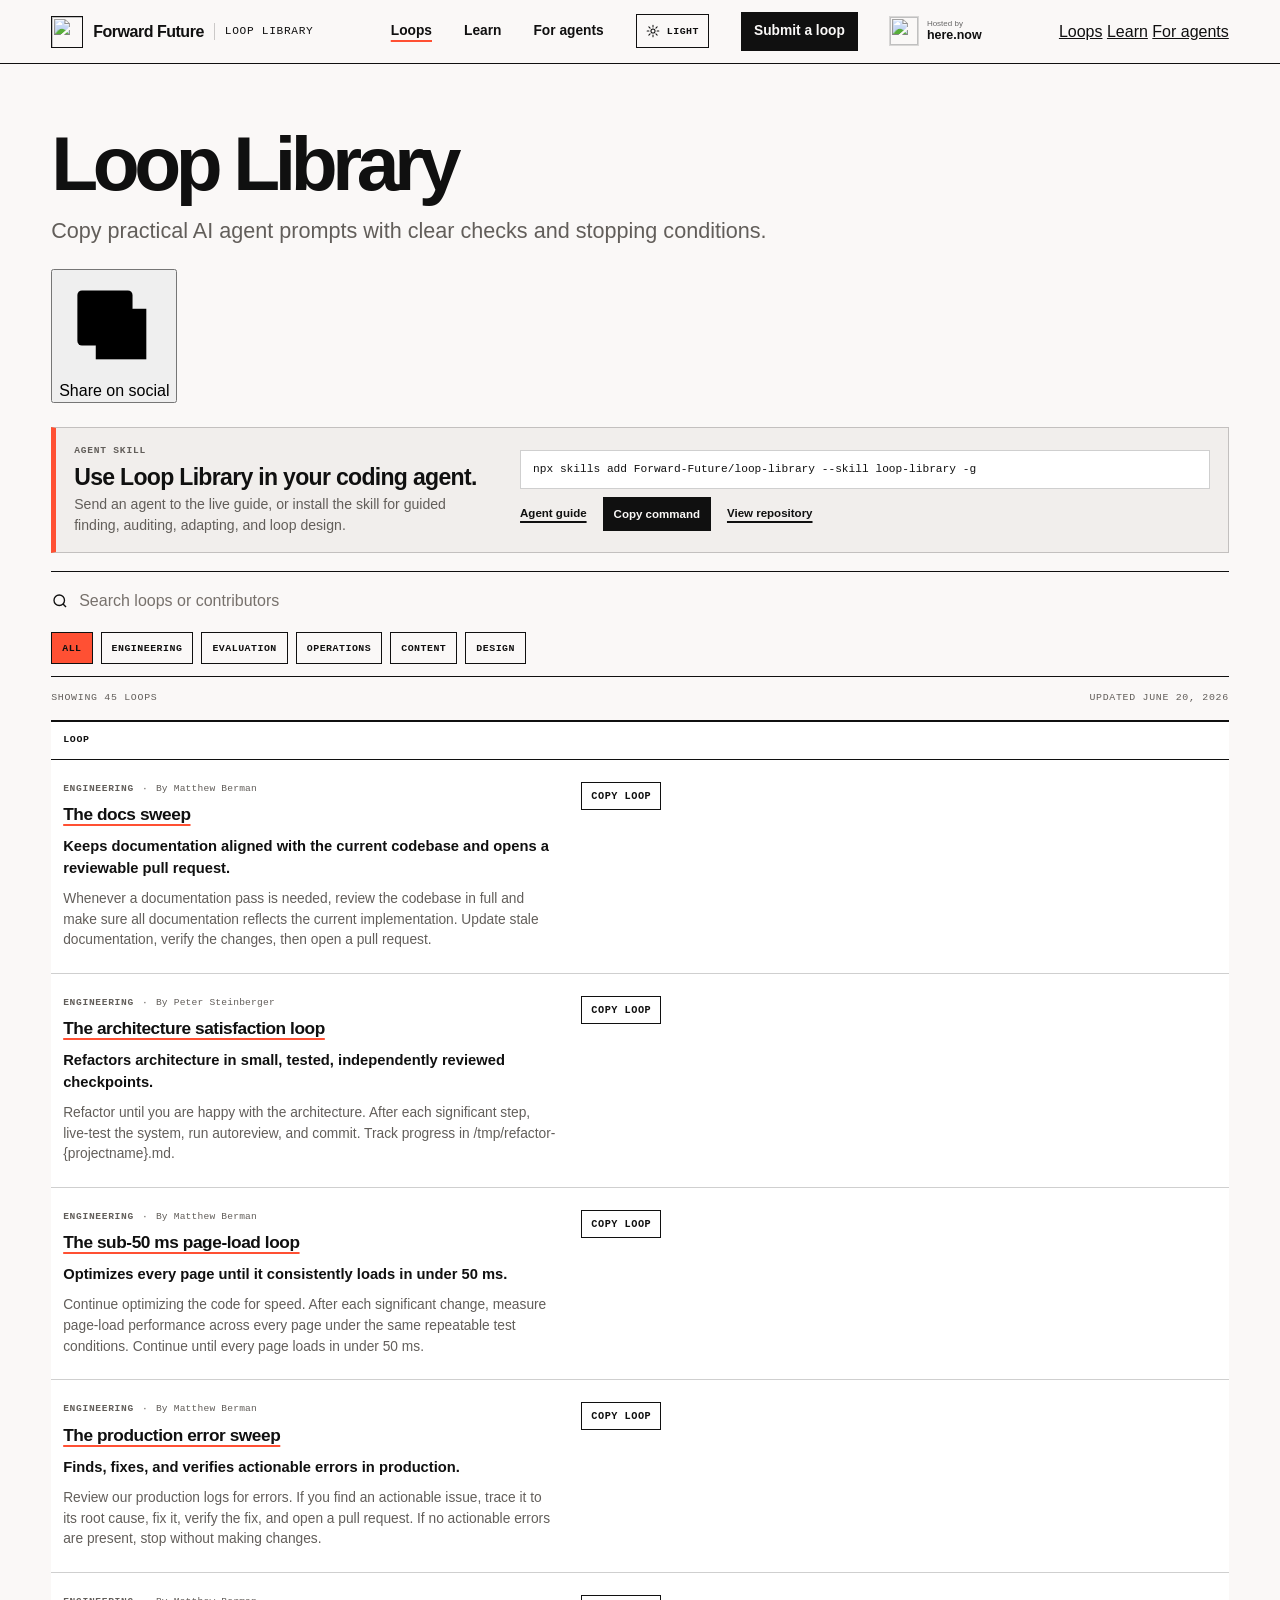
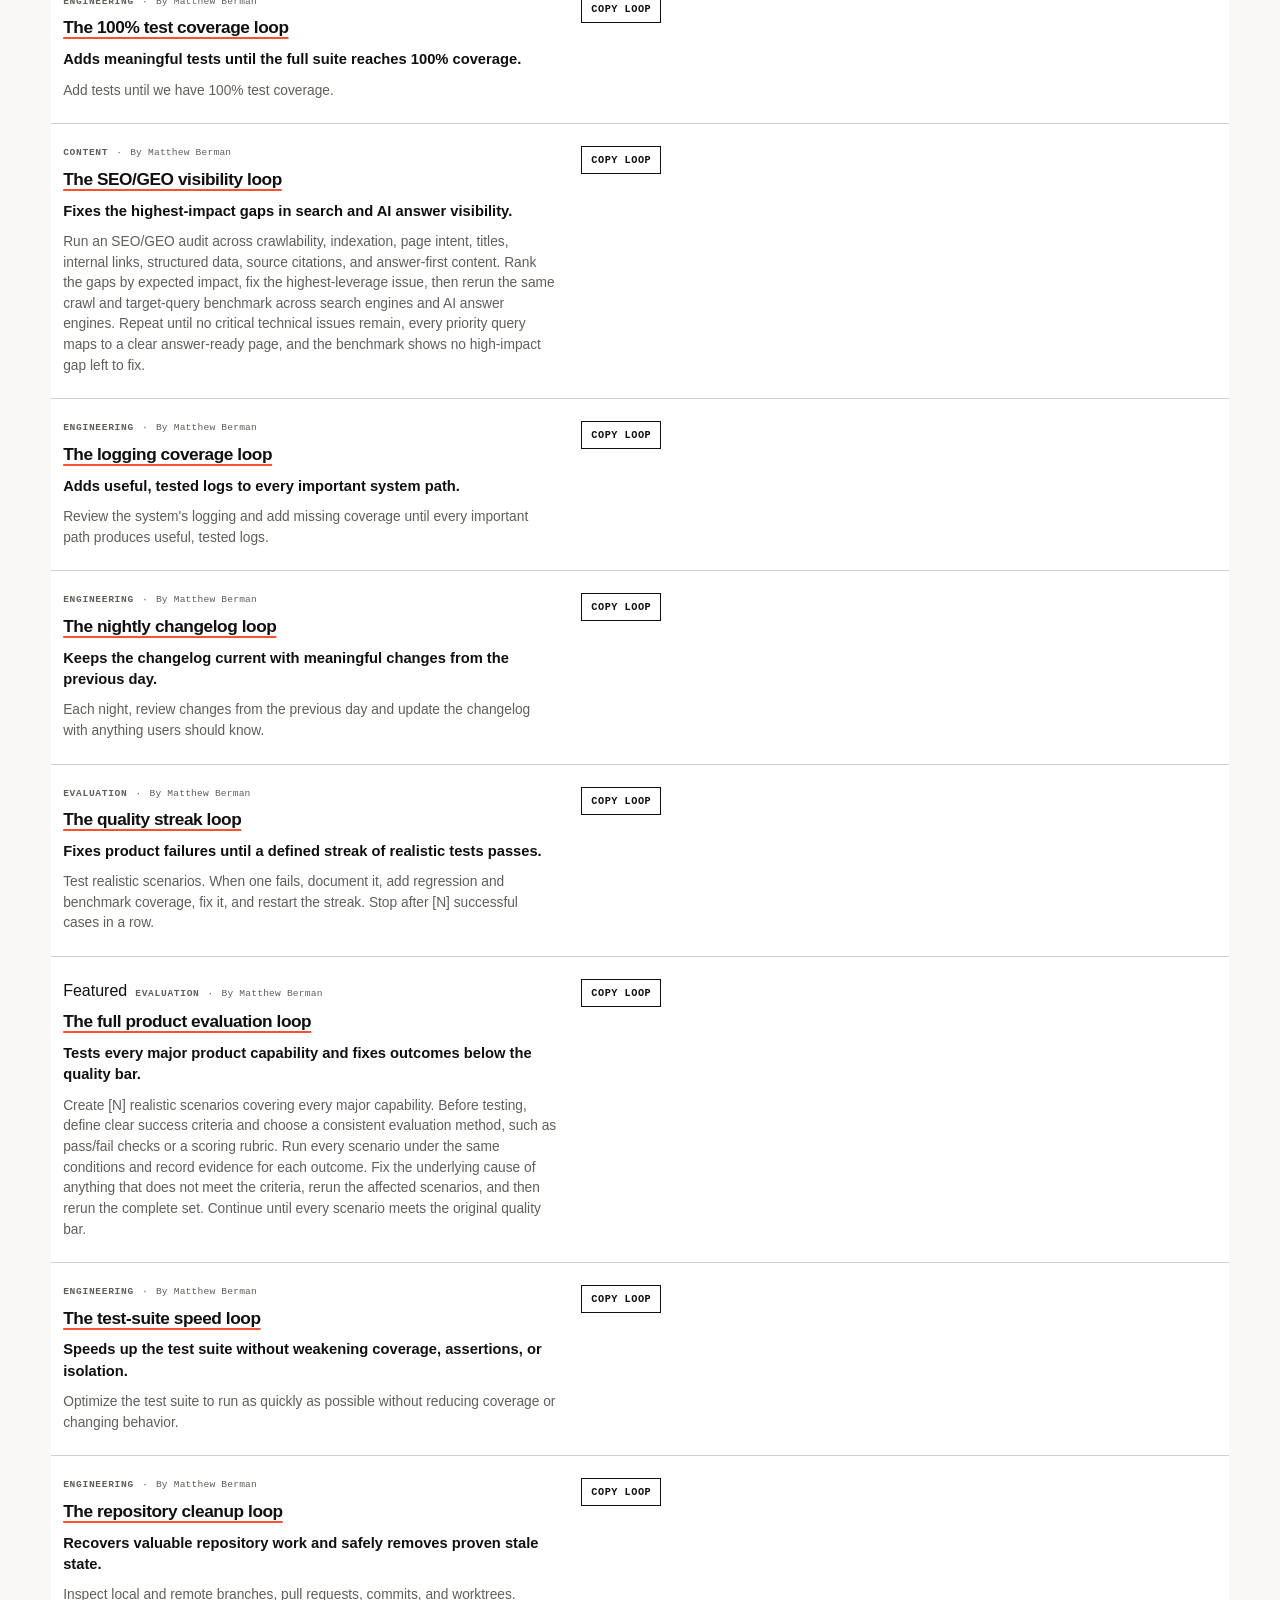
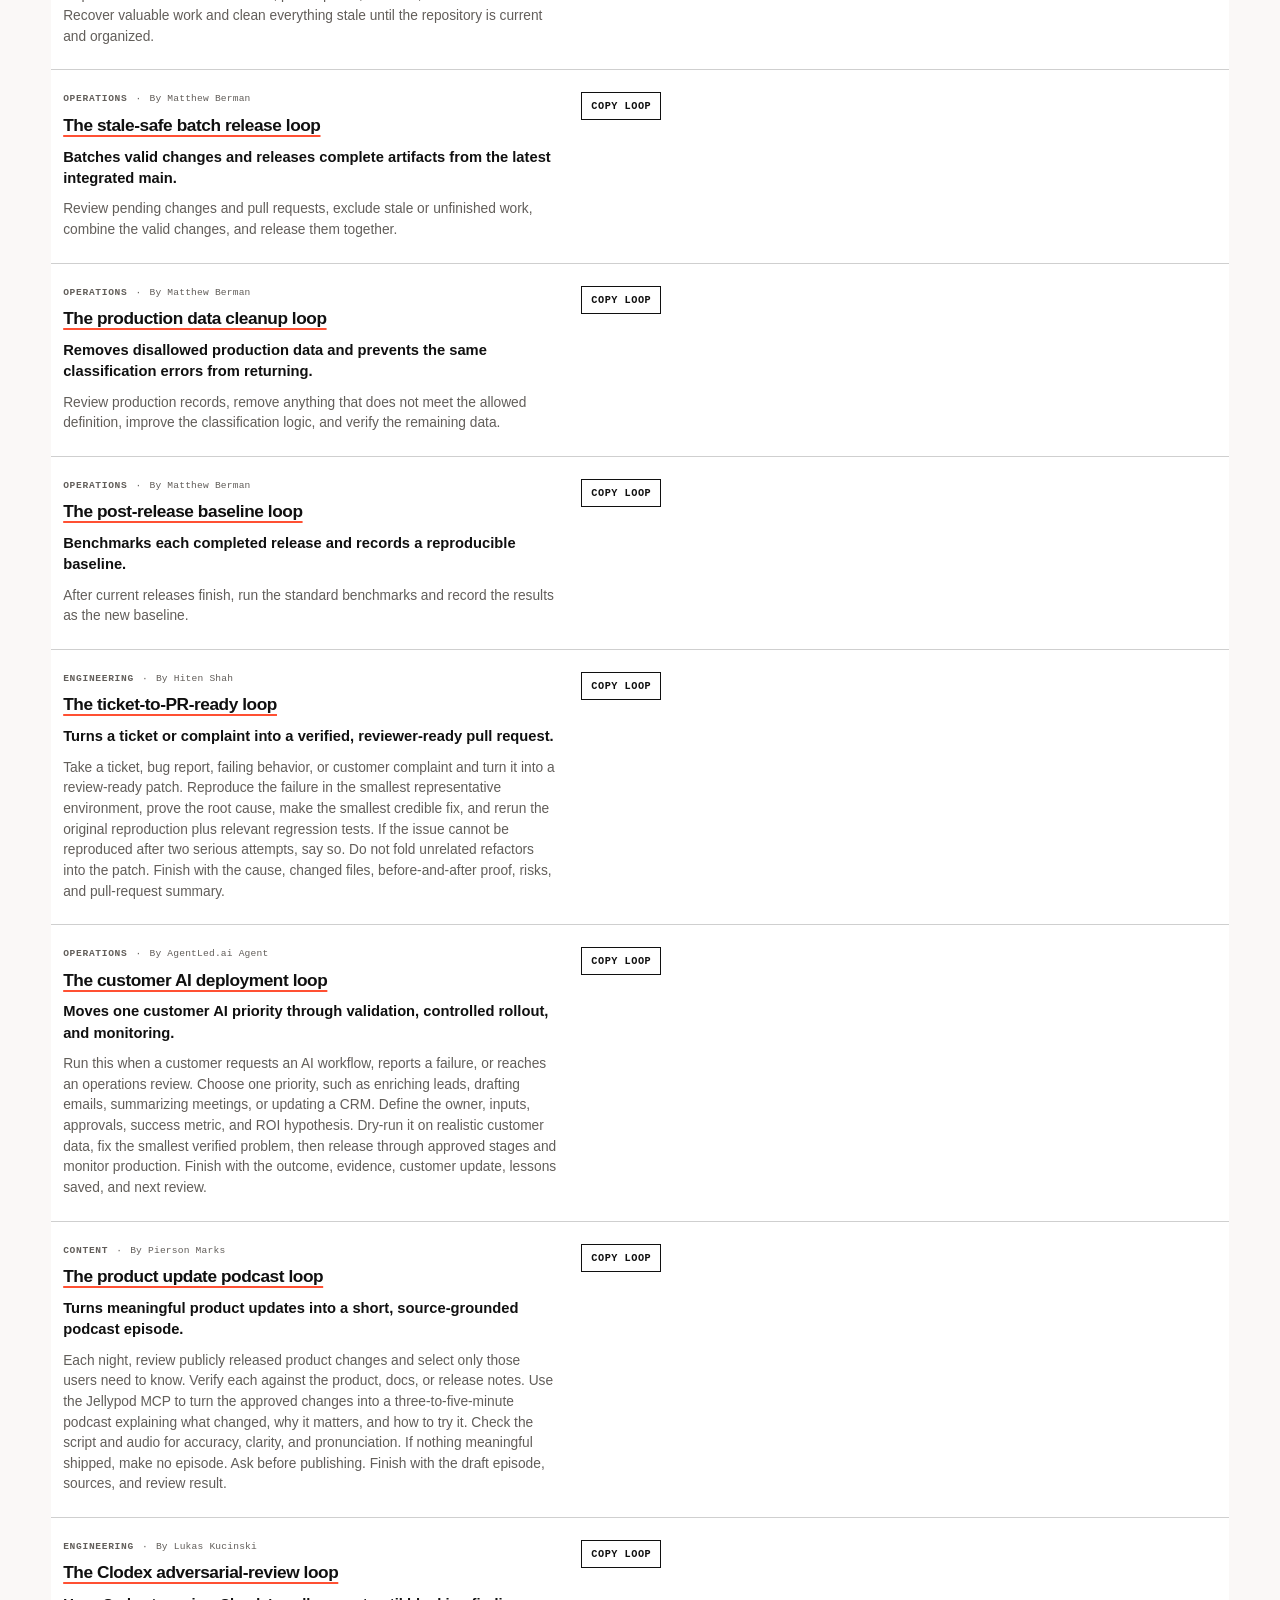
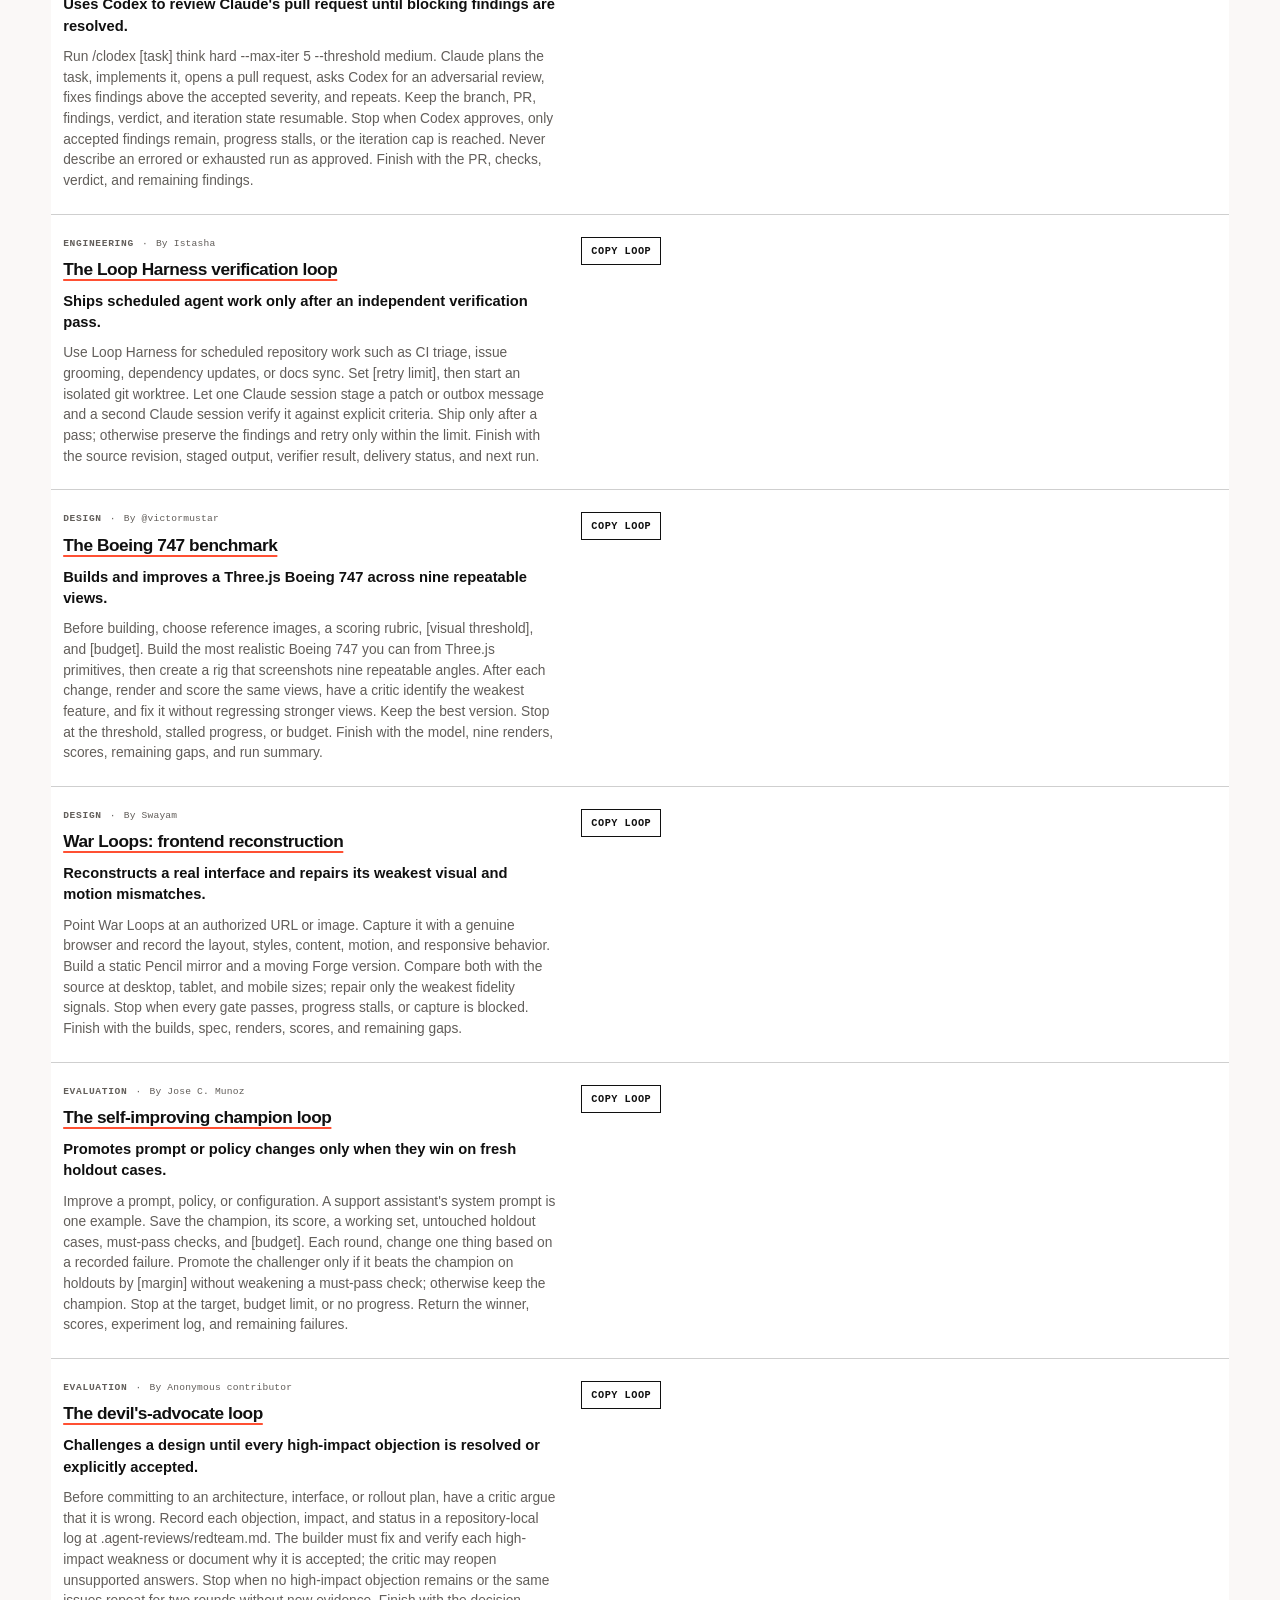
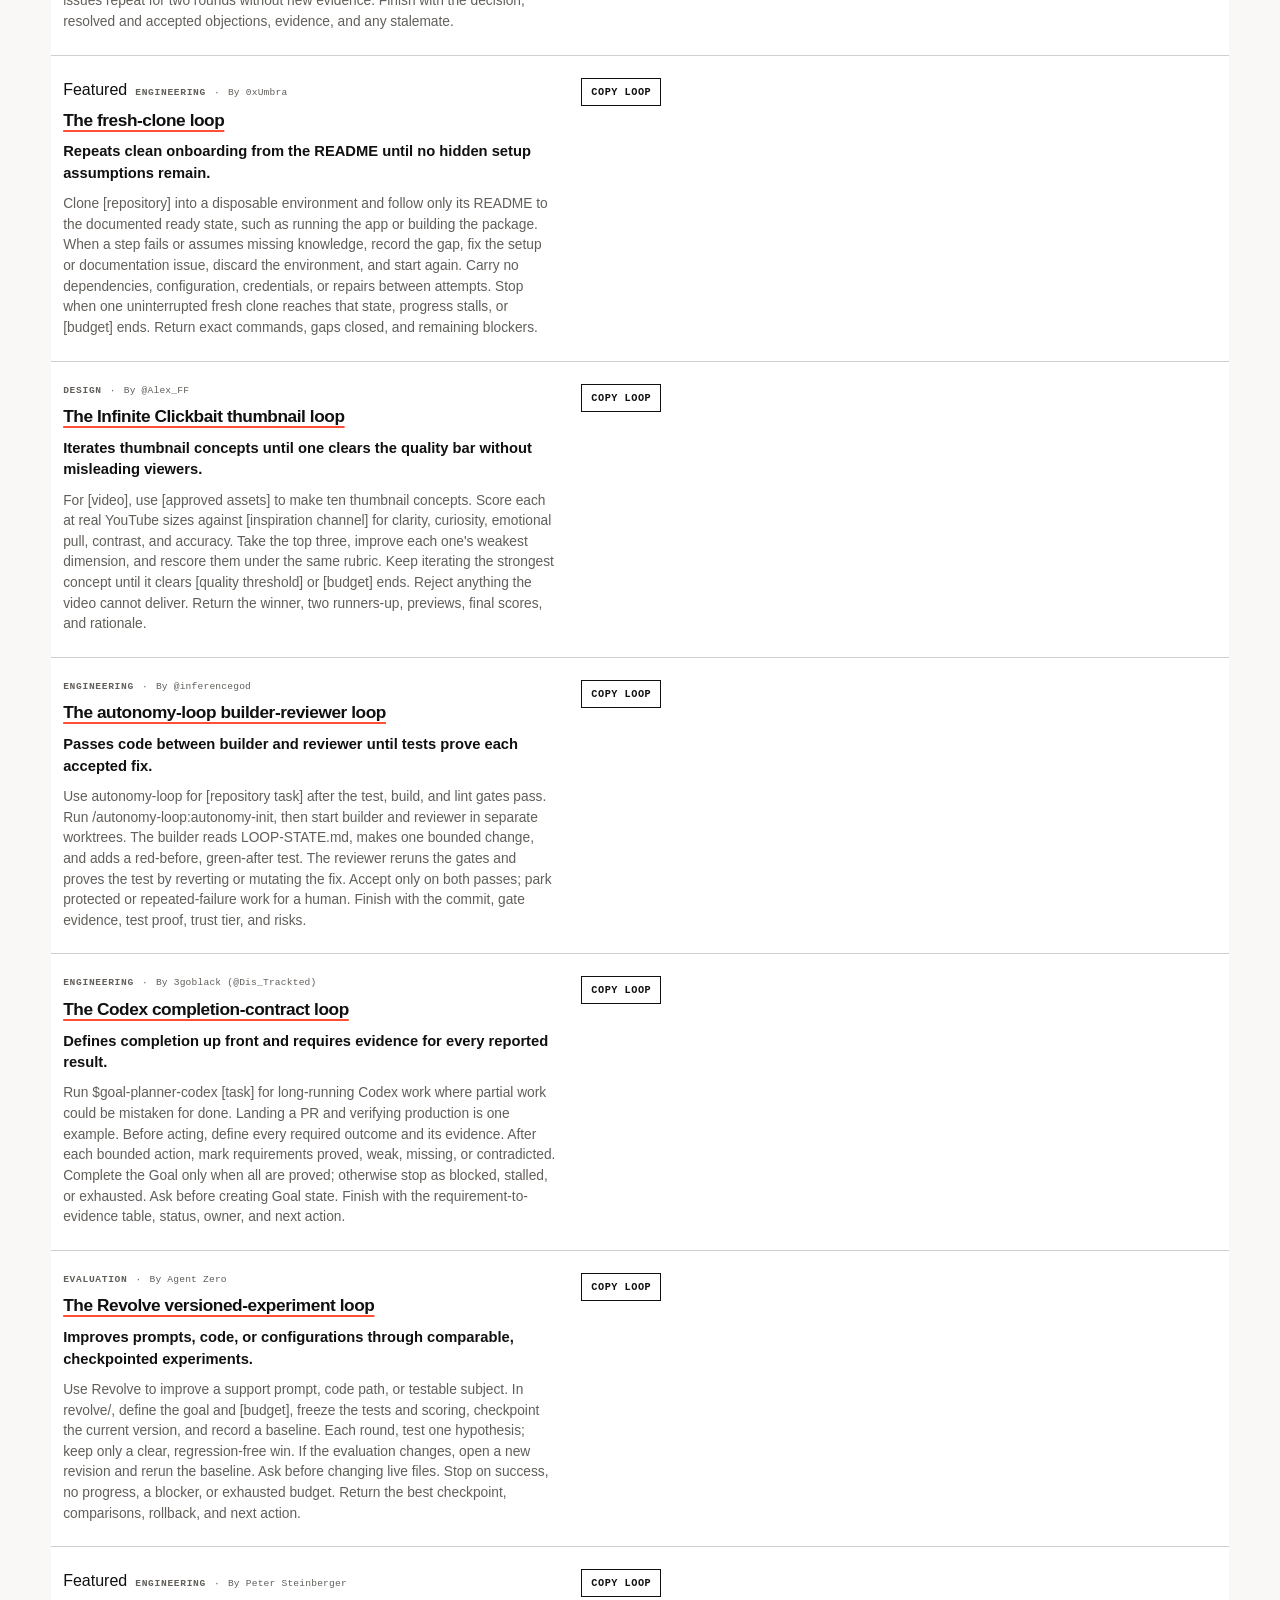
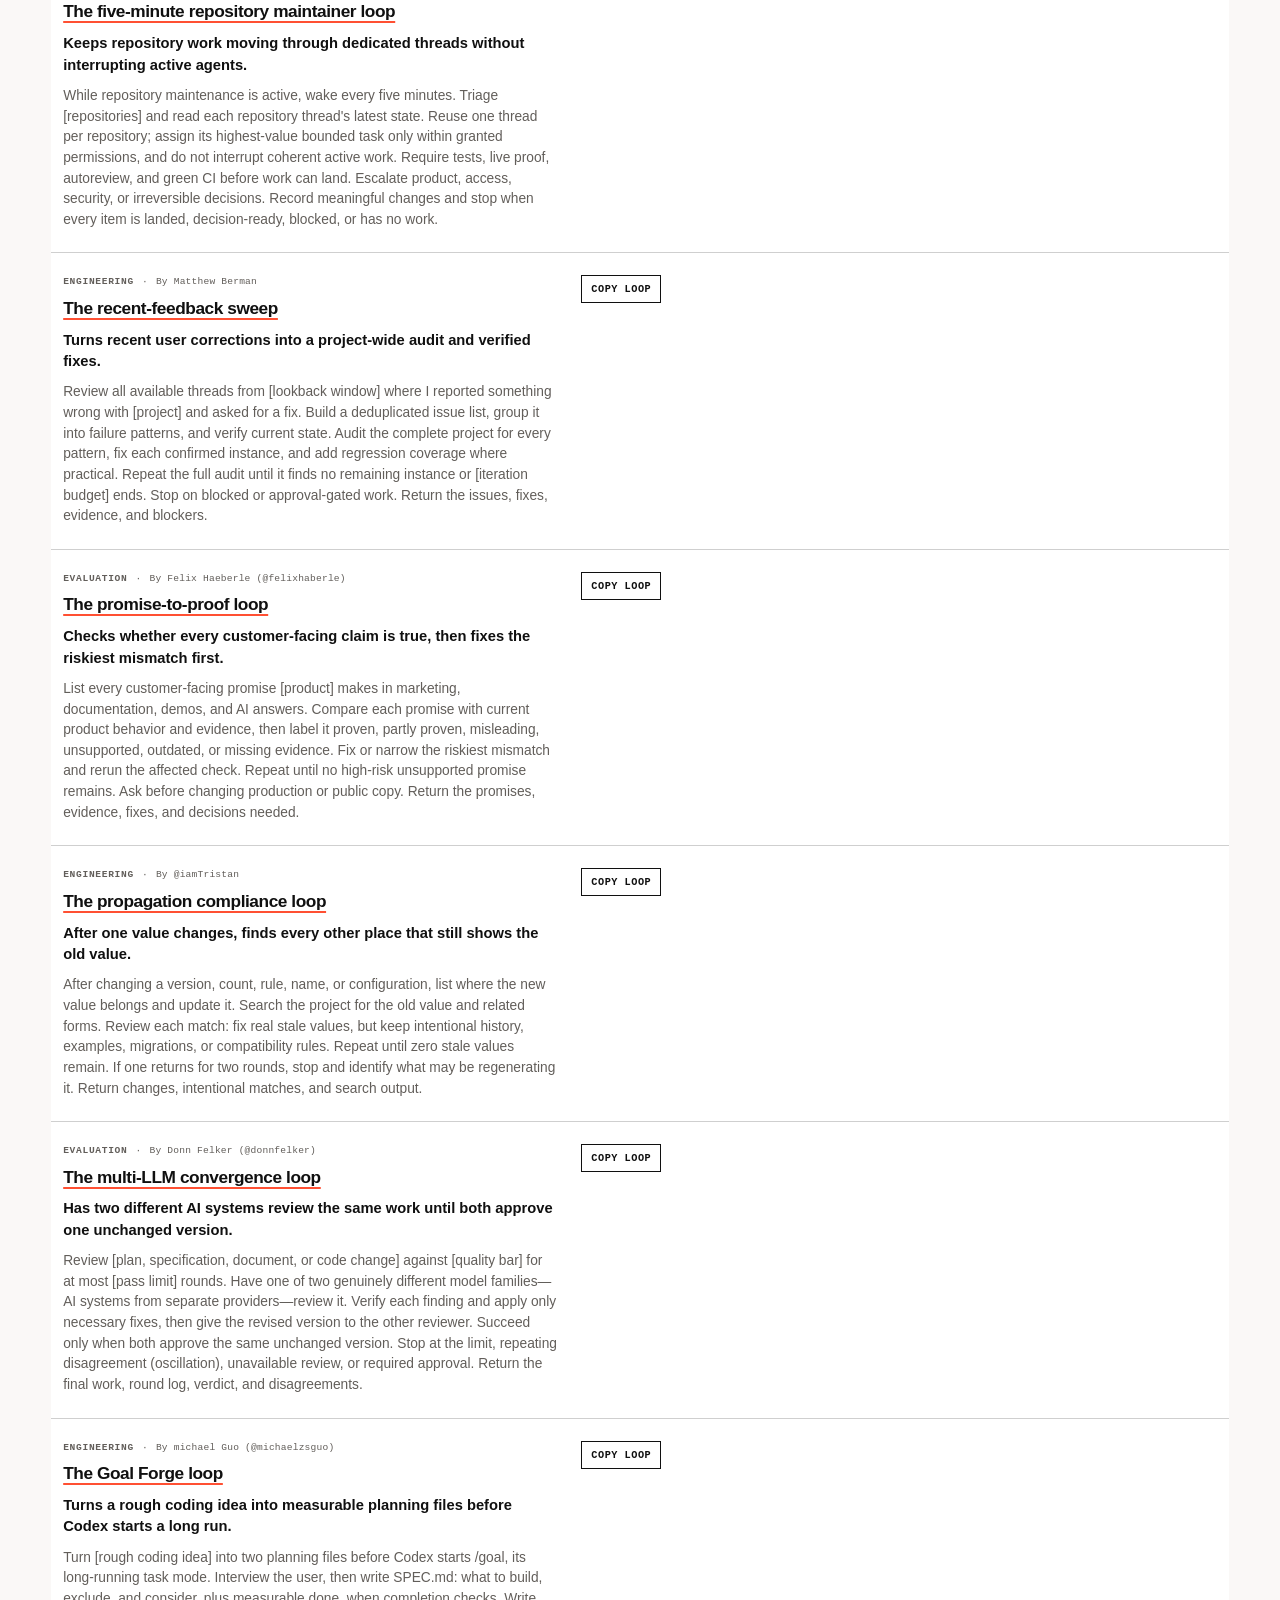
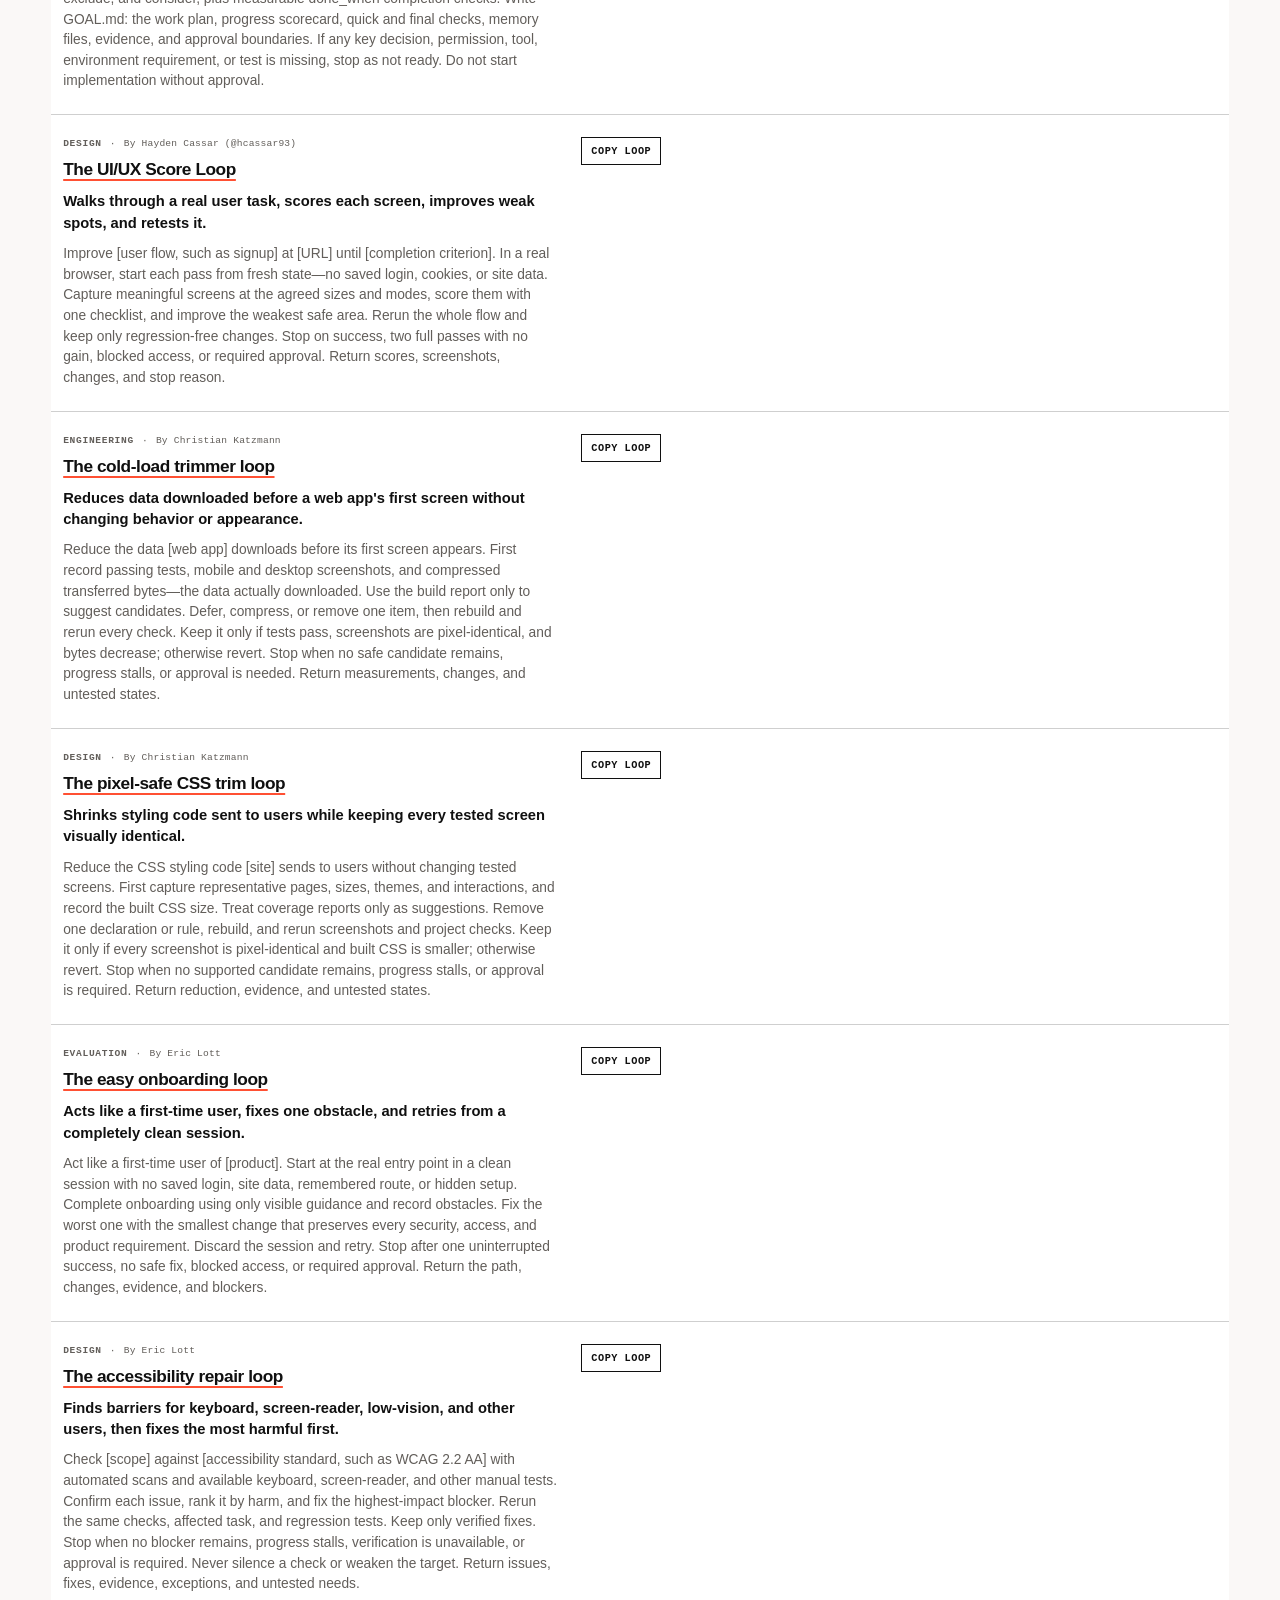
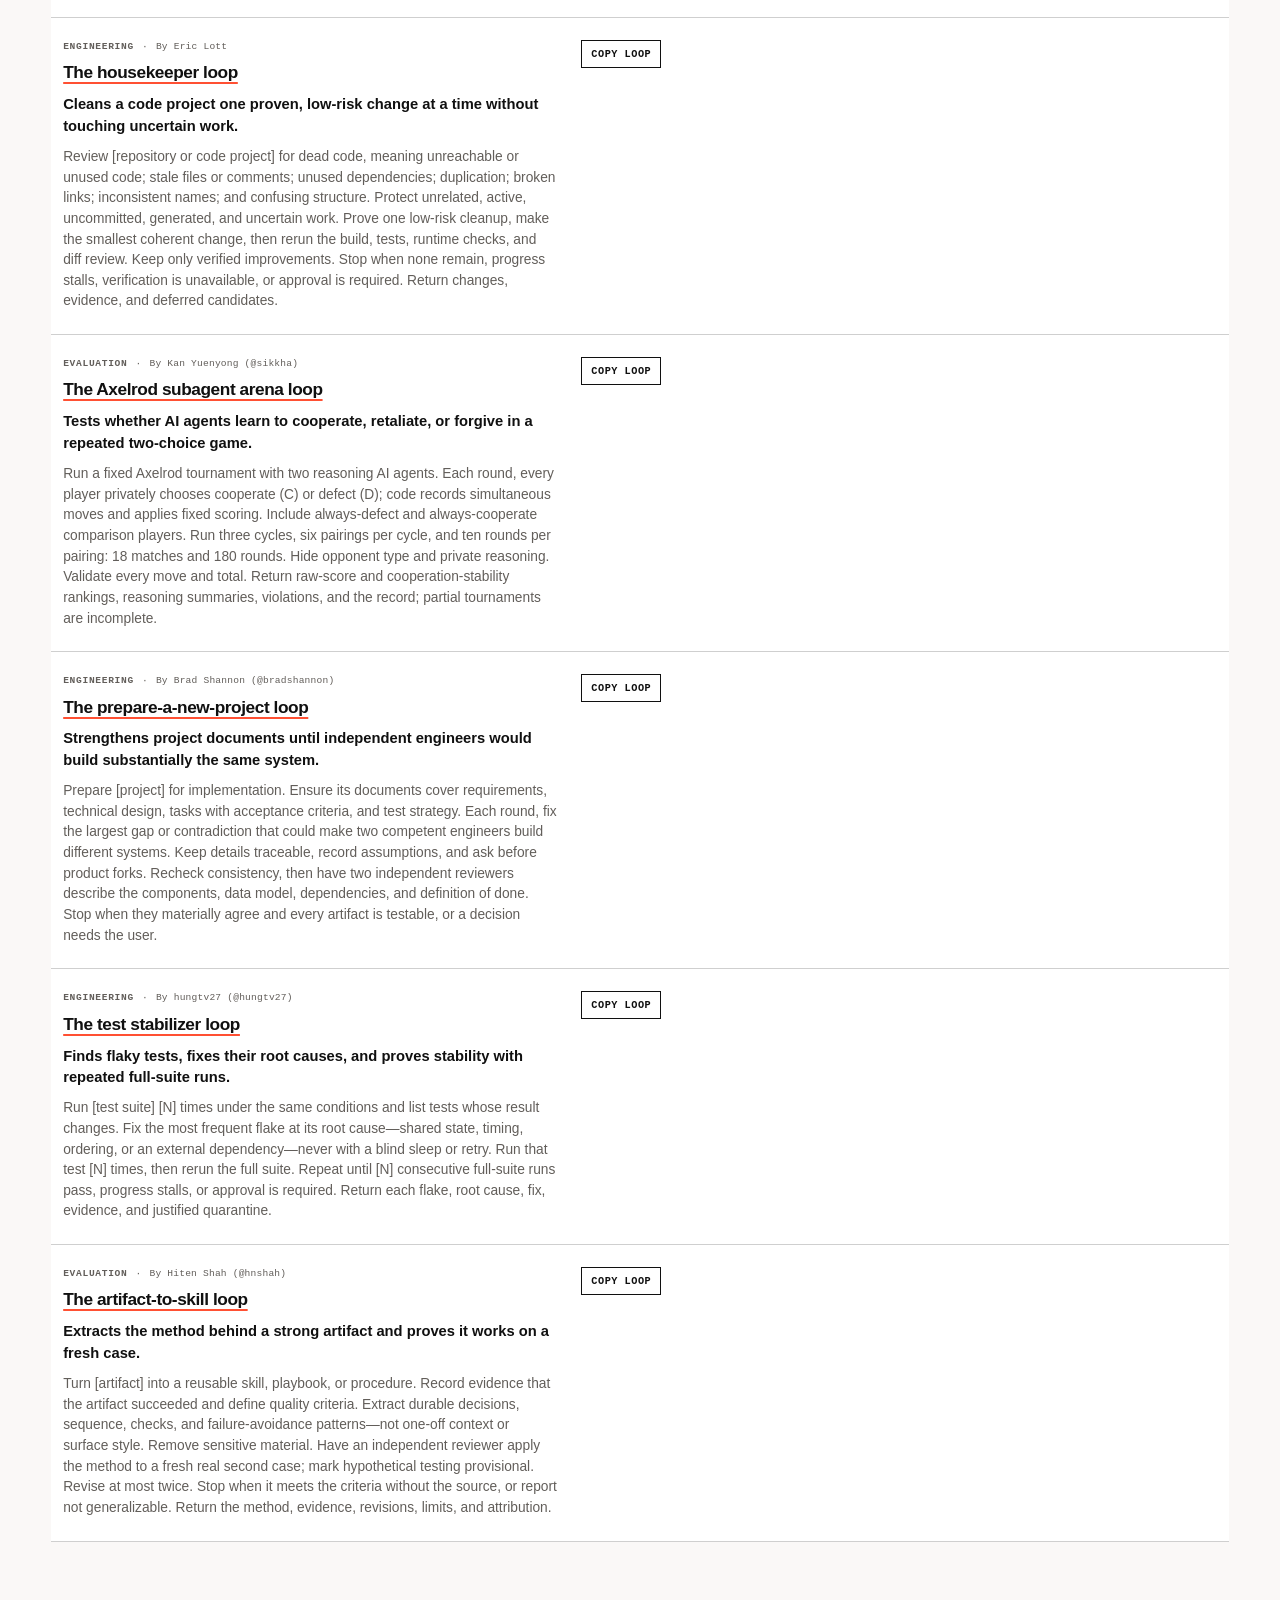
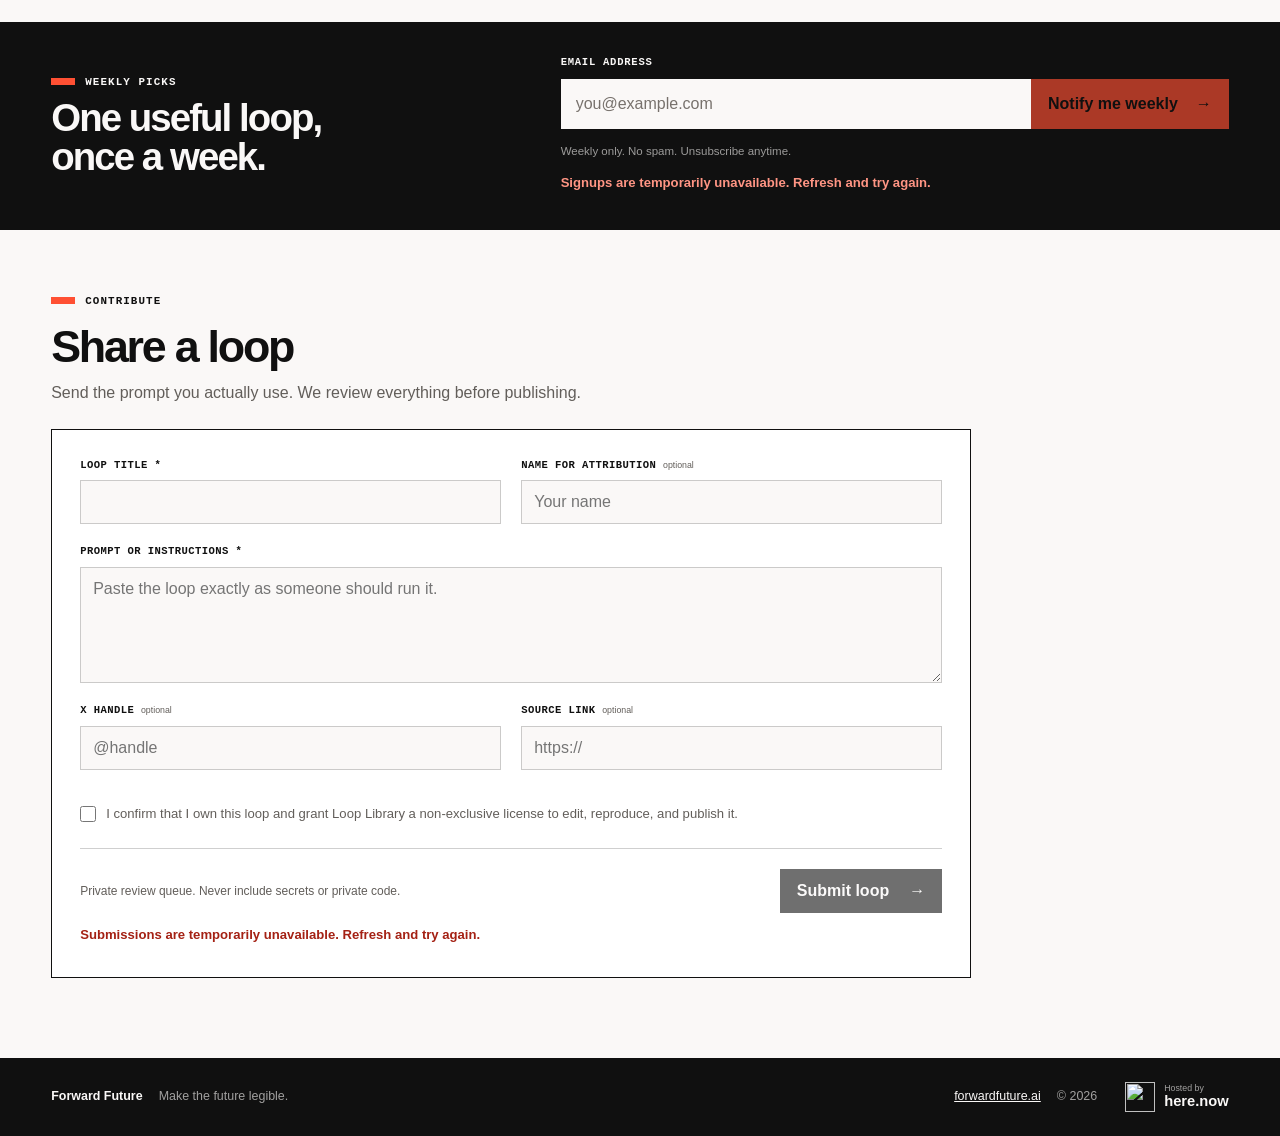
==== commit 5c1c2c0c: "Merge pull request #46 from Forward-Future/codex/publish-artifact-to-skill Publish artifact-to-skill" ====
--- a/site/index.html
+++ b/site/index.html
@@ -58,11 +58,11 @@
     />
     <meta
       property="og:image"
-      content="https://signals.forwardfuture.ai/loop-library/assets/social/loop-library-20260619-7.png"
+      content="https://signals.forwardfuture.ai/loop-library/assets/social/loop-library-20260620-8.png"
     />
     <meta
       property="og:image:secure_url"
-      content="https://signals.forwardfuture.ai/loop-library/assets/social/loop-library-20260619-7.png"
+      content="https://signals.forwardfuture.ai/loop-library/assets/social/loop-library-20260620-8.png"
     />
     <meta property="og:image:type" content="image/png" />
     <meta
@@ -82,7 +82,7 @@
     />
     <meta
       name="twitter:image"
-      content="https://signals.forwardfuture.ai/loop-library/assets/social/loop-library-20260619-7.png"
+      content="https://signals.forwardfuture.ai/loop-library/assets/social/loop-library-20260620-8.png"
     />
     <meta
       name="twitter:image:alt"
@@ -115,8 +115,24 @@
       title="Loop Library catalog in Markdown"
       href="https://signals.forwardfuture.ai/loop-library/catalog.md"
     />
+    <link
+      rel="alternate"
+      type="text/plain"
+      title="Loop Library agent instructions"
+      href="https://signals.forwardfuture.ai/loop-library/llms.txt"
+    />
+    <link
+      rel="alternate"
+      type="text/plain"
+      title="Loop Library plain-text catalog"
+      href="https://signals.forwardfuture.ai/loop-library/catalog.txt"
+    />
+    <link
+      rel="help"
+      href="https://signals.forwardfuture.ai/loop-library/agents/"
+    />
     <link rel="icon" type="image/png" href="./assets/favicon.png" />
-    <link rel="stylesheet" href="./styles.css?v=20260619-learn-page" />
+    <link rel="stylesheet" href="./styles.css?v=20260620-primary-nav" />
     <script type="application/ld+json">
       {
         "@context": "https://schema.org",
@@ -149,10 +165,10 @@
             "url": "https://signals.forwardfuture.ai/loop-library/",
             "name": "Loop Library",
             "description": "A practical library of repeatable AI agent workflows with clear checks and stopping conditions.",
-            "dateModified": "2026-06-19",
+            "dateModified": "2026-06-20",
             "primaryImageOfPage": {
               "@type": "ImageObject",
-              "url": "https://signals.forwardfuture.ai/loop-library/assets/social/loop-library-20260619-7.png",
+              "url": "https://signals.forwardfuture.ai/loop-library/assets/social/loop-library-20260620-8.png",
               "width": 1200,
               "height": 630
             },
@@ -164,7 +180,7 @@
             },
             "mainEntity": {
               "@type": "ItemList",
-              "numberOfItems": 30,
+              "numberOfItems": 45,
               "itemListElement": [
                 {
                   "@type": "ListItem",
@@ -345,6 +361,96 @@
                   "position": 30,
                   "name": "The five-minute repository maintainer loop",
                   "url": "https://signals.forwardfuture.ai/loop-library/loops/five-minute-repository-maintainer-loop/"
+                },
+                {
+                  "@type": "ListItem",
+                  "position": 31,
+                  "name": "The recent-feedback sweep",
+                  "url": "https://signals.forwardfuture.ai/loop-library/loops/recent-feedback-sweep/"
+                },
+                {
+                  "@type": "ListItem",
+                  "position": 32,
+                  "name": "The promise-to-proof loop",
+                  "url": "https://signals.forwardfuture.ai/loop-library/loops/promise-to-proof-loop/"
+                },
+                {
+                  "@type": "ListItem",
+                  "position": 33,
+                  "name": "The propagation compliance loop",
+                  "url": "https://signals.forwardfuture.ai/loop-library/loops/propagation-compliance-loop/"
+                },
+                {
+                  "@type": "ListItem",
+                  "position": 34,
+                  "name": "The multi-LLM convergence loop",
+                  "url": "https://signals.forwardfuture.ai/loop-library/loops/multi-llm-convergence-loop/"
+                },
+                {
+                  "@type": "ListItem",
+                  "position": 35,
+                  "name": "The Goal Forge loop",
+                  "url": "https://signals.forwardfuture.ai/loop-library/loops/goal-forge-loop/"
+                },
+                {
+                  "@type": "ListItem",
+                  "position": 36,
+                  "name": "The UI/UX Score Loop",
+                  "url": "https://signals.forwardfuture.ai/loop-library/loops/ui-ux-score-loop/"
+                },
+                {
+                  "@type": "ListItem",
+                  "position": 37,
+                  "name": "The cold-load trimmer loop",
+                  "url": "https://signals.forwardfuture.ai/loop-library/loops/cold-load-trimmer-loop/"
+                },
+                {
+                  "@type": "ListItem",
+                  "position": 38,
+                  "name": "The pixel-safe CSS trim loop",
+                  "url": "https://signals.forwardfuture.ai/loop-library/loops/pixel-safe-css-trim-loop/"
+                },
+                {
+                  "@type": "ListItem",
+                  "position": 39,
+                  "name": "The easy onboarding loop",
+                  "url": "https://signals.forwardfuture.ai/loop-library/loops/easy-onboarding-loop/"
+                },
+                {
+                  "@type": "ListItem",
+                  "position": 40,
+                  "name": "The accessibility repair loop",
+                  "url": "https://signals.forwardfuture.ai/loop-library/loops/accessibility-repair-loop/"
+                },
+                {
+                  "@type": "ListItem",
+                  "position": 41,
+                  "name": "The housekeeper loop",
+                  "url": "https://signals.forwardfuture.ai/loop-library/loops/housekeeper-loop/"
+                },
+                {
+                  "@type": "ListItem",
+                  "position": 42,
+                  "name": "The Axelrod subagent arena loop",
+                  "url": "https://signals.forwardfuture.ai/loop-library/loops/axelrod-subagent-arena-loop/"
+                },
+                {
+                  "@type": "ListItem",
+                  "position": 43,
+                  "name": "The prepare-a-new-project loop",
+                  "url": "https://signals.forwardfuture.ai/loop-library/loops/prepare-new-project-loop/"
+                },
+                {
+                  "@type": "ListItem",
+                  "position": 44,
+                  "name": "The test stabilizer loop",
+                  "url": "https://signals.forwardfuture.ai/loop-library/loops/test-stabilizer-loop/"
+                },
+                {
+                  "@type": "ListItem",
+                  "position": 45,
+                  "name": "The artifact-to-skill loop",
+                  "url": "https://signals.forwardfuture.ai/loop-library/loops/artifact-to-skill-loop/"
                 }
               ]
             }
@@ -363,7 +469,7 @@
         ]
       }
     </script>
-    <script src="./script.js?v=20260619-pagination" defer></script>
+    <script src="./script.js?v=20260620-primary-nav" defer></script>
     <title>Loop Library: Repeatable AI Agent Workflows | Forward Future</title>
   </head>
   <body>
@@ -383,10 +489,9 @@
       </a>
 
       <nav class="site-nav" aria-label="Primary navigation">
-        <a href="#library">Loops</a>
+        <a href="#library" aria-current="page">Loops</a>
         <a href="./learn/">Learn</a>
-        <a href="#agent-skill">Install skill</a>
-        <a href="#weekly">Weekly picks</a>
+        <a href="./agents/">For agents</a>
         <button
           class="theme-toggle"
           id="theme-toggle"
@@ -425,17 +530,39 @@
           </span>
         </a>
       </nav>
+      <nav class="mobile-site-nav" aria-label="Primary navigation on small screens">
+        <a href="#library" aria-current="page">Loops</a>
+        <a href="./learn/">Learn</a>
+        <a href="./agents/">For agents</a>
+      </nav>
     </header>
 
     <main id="main">
       <section class="library-section page-width" id="library">
-        <div class="library-intro" id="top">
-          <p class="eyebrow">Forward Future field guide</p>
-          <h1>Loop Library</h1>
-          <p class="hero-lede">
-            Copy prompts for engineering, research, evaluation, and operations.
-            Each one includes clear checks and tells the agent when to stop.
-          </p>
+        <div class="library-hero" id="top">
+          <div class="library-intro">
+            <h1>Loop Library</h1>
+            <p class="hero-lede">
+              Copy practical AI agent prompts with clear checks and stopping
+              conditions.
+            </p>
+            <div class="share-actions" aria-label="Share Loop Library">
+              <button
+                class="share-action share-action-primary"
+                type="button"
+                data-copy-social-post
+                data-post-text="Find Loops and create your own - Loop Library"
+                data-post-url="https://signals.forwardfuture.ai/loop-library/"
+                aria-label="Copy a Loop Library social post"
+              >
+                <svg class="share-copy-icon" viewBox="0 0 24 24" aria-hidden="true">
+                  <rect x="8" y="8" width="11" height="11"></rect>
+                  <path d="M16 8V5a1 1 0 0 0-1-1H5a1 1 0 0 0-1 1v10a1 1 0 0 0 1 1h3"></path>
+                </svg>
+                <span>Share on social</span>
+              </button>
+            </div>
+          </div>
 
         </div>
 
@@ -450,7 +577,8 @@
               Use Loop Library in your coding agent.
             </h2>
             <p>
-              Find a published loop or design one directly from your agent.
+              Send an agent to the live guide, or install the skill for guided
+              finding, auditing, adapting, and loop design.
             </p>
           </div>
 
@@ -460,6 +588,9 @@
               -g</code
             >
             <div class="skill-action-row">
+              <a class="skill-github-link" href="./agents/">
+                Agent guide
+              </a>
               <button
                 class="skill-copy-button"
                 type="button"
@@ -551,8 +682,8 @@
         </div>
 
         <div class="results-line">
-          <p id="results-count" aria-live="polite">Showing 30 loops</p>
-          <time datetime="2026-06-19">Updated June 19, 2026</time>
+          <p id="results-count" aria-live="polite">Showing 45 loops</p>
+          <time datetime="2026-06-20">Updated June 20, 2026</time>
         </div>
 
         <div class="table-wrap">
@@ -562,9 +693,7 @@
             </caption>
             <thead>
               <tr>
-                <th scope="col">No.</th>
                 <th scope="col">Loop</th>
-                <th scope="col">Verify / stop</th>
                 <th scope="col"><span class="sr-only">Action</span></th>
               </tr>
             </thead>
@@ -575,7 +704,6 @@
                 data-category="engineering"
                 data-search="documentation docs sweep audit maintenance anytime on-demand nightly overnight pull request pr matthew berman review codebase"
               >
-                <td class="cell-number">001</td>
                 <td class="cell-loop">
                   <div class="loop-meta">
                     <span class="loop-category">Engineering</span>
@@ -594,14 +722,9 @@
                     changes, then open a pull request.
                   </p>
                 </td>
-                <td class="cell-check">
-                  <span class="cell-label">Verify / stop</span>
-                  <strong>Documentation matches the current implementation.</strong>
-                  <span>Finish with a reviewable pull request.</span>
-                </td>
-                <td class="cell-action">
-                  <button class="copy-button" type="button">
-                    <span>Copy</span>
+                <td class="cell-action">
+                  <button class="copy-button" type="button">
+                    <span>Copy loop</span>
                   </button>
                 </td>
               </tr>
@@ -612,7 +735,6 @@
                 data-category="engineering"
                 data-search="refactor architecture live test autoreview commit progress tmp peter steinberger"
               >
-                <td class="cell-number">002</td>
                 <td class="cell-loop">
                   <div class="loop-meta">
                     <span class="loop-category">Engineering</span>
@@ -634,14 +756,9 @@
                     /tmp/refactor-{projectname}.md.
                   </p>
                 </td>
-                <td class="cell-check">
-                  <span class="cell-label">Verify / stop</span>
-                  <strong>The architecture is satisfactory and checks pass.</strong>
-                  <span>Live-test, autoreview, and commit each significant step.</span>
-                </td>
-                <td class="cell-action">
-                  <button class="copy-button" type="button">
-                    <span>Copy</span>
+                <td class="cell-action">
+                  <button class="copy-button" type="button">
+                    <span>Copy loop</span>
                   </button>
                 </td>
               </tr>
@@ -652,7 +769,6 @@
                 data-category="engineering"
                 data-search="performance speed page load pageload 50ms benchmark optimize profiling routes matthew berman"
               >
-                <td class="cell-number">003</td>
                 <td class="cell-loop">
                   <div class="loop-meta">
                     <span class="loop-category">Engineering</span>
@@ -674,14 +790,9 @@
                     Continue until every page loads in under 50 ms.
                   </p>
                 </td>
-                <td class="cell-check">
-                  <span class="cell-label">Verify / stop</span>
-                  <strong>Every page loads in under 50 ms.</strong>
-                  <span>Use the same benchmark and confirm there are no regressions.</span>
-                </td>
-                <td class="cell-action">
-                  <button class="copy-button" type="button">
-                    <span>Copy</span>
+                <td class="cell-action">
+                  <button class="copy-button" type="button">
+                    <span>Copy loop</span>
                   </button>
                 </td>
               </tr>
@@ -692,7 +803,6 @@
                 data-category="engineering"
                 data-search="production logs errors bugs root cause fix pull request pr matthew berman"
               >
-                <td class="cell-number">004</td>
                 <td class="cell-loop">
                   <div class="loop-meta">
                     <span class="loop-category">Engineering</span>
@@ -711,14 +821,9 @@
                     If no actionable errors are present, stop without making changes.
                   </p>
                 </td>
-                <td class="cell-check">
-                  <span class="cell-label">Verify / stop</span>
-                  <strong>Actionable production errors are fixed and verified.</strong>
-                  <span>Finish with a PR, or stop when no actionable errors are present.</span>
-                </td>
-                <td class="cell-action">
-                  <button class="copy-button" type="button">
-                    <span>Copy</span>
+                <td class="cell-action">
+                  <button class="copy-button" type="button">
+                    <span>Copy loop</span>
                   </button>
                 </td>
               </tr>
@@ -729,7 +834,6 @@
                 data-category="engineering"
                 data-search="tests testing test coverage 100 percent full suite matthew berman"
               >
-                <td class="cell-number">005</td>
                 <td class="cell-loop">
                   <div class="loop-meta">
                     <span class="loop-category">Engineering</span>
@@ -748,14 +852,9 @@
                     Add tests until we have 100% test coverage.
                   </p>
                 </td>
-                <td class="cell-check">
-                  <span class="cell-label">Verify / stop</span>
-                  <strong>The full test suite passes at 100% coverage.</strong>
-                  <span>Use the project's coverage report as the source of truth.</span>
-                </td>
-                <td class="cell-action">
-                  <button class="copy-button" type="button">
-                    <span>Copy</span>
+                <td class="cell-action">
+                  <button class="copy-button" type="button">
+                    <span>Copy loop</span>
                   </button>
                 </td>
               </tr>
@@ -766,7 +865,6 @@
                 data-category="content"
                 data-search="seo geo search generative engine optimization ai answer visibility crawlability indexation indexing metadata titles internal links structured data citations content benchmark matthew berman"
               >
-                <td class="cell-number">006</td>
                 <td class="cell-loop">
                   <div class="loop-meta">
                     <span class="loop-category">Content</span>
@@ -790,14 +888,9 @@
                     high-impact gap left to fix.
                   </p>
                 </td>
-                <td class="cell-check">
-                  <span class="cell-label">Verify / stop</span>
-                  <strong>Priority pages are indexable, answer-ready, and technically sound.</strong>
-                  <span>The repeatable crawl and query benchmark finds no remaining high-impact gaps.</span>
-                </td>
-                <td class="cell-action">
-                  <button class="copy-button" type="button">
-                    <span>Copy</span>
+                <td class="cell-action">
+                  <button class="copy-button" type="button">
+                    <span>Copy loop</span>
                   </button>
                 </td>
               </tr>
@@ -808,7 +901,6 @@
                 data-category="engineering"
                 data-search="logging logs observability coverage structured events important paths tests diagnostics matthew berman"
               >
-                <td class="cell-number">007</td>
                 <td class="cell-loop">
                   <div class="loop-meta">
                     <span class="loop-category">Engineering</span>
@@ -825,14 +917,9 @@
                     every important path produces useful, tested logs.
                   </p>
                 </td>
-                <td class="cell-check">
-                  <span class="cell-label">Verify / stop</span>
-                  <strong>Every important path emits useful, tested logs.</strong>
-                  <span>Representative success and failure tests prove coverage without exposing sensitive data.</span>
-                </td>
-                <td class="cell-action">
-                  <button class="copy-button" type="button">
-                    <span>Copy</span>
+                <td class="cell-action">
+                  <button class="copy-button" type="button">
+                    <span>Copy loop</span>
                   </button>
                 </td>
               </tr>
@@ -843,7 +930,6 @@
                 data-category="engineering"
                 data-search="nightly changelog previous day changes users release notes commits pull requests deployments matthew berman"
               >
-                <td class="cell-number">008</td>
                 <td class="cell-loop">
                   <div class="loop-meta">
                     <span class="loop-category">Engineering</span>
@@ -860,14 +946,9 @@
                     the changelog with anything users should know.
                   </p>
                 </td>
-                <td class="cell-check">
-                  <span class="cell-label">Verify / stop</span>
-                  <strong>Every user-relevant change from the previous day is accounted for.</strong>
-                  <span>The changelog is updated and validated, or the no-change result is recorded.</span>
-                </td>
-                <td class="cell-action">
-                  <button class="copy-button" type="button">
-                    <span>Copy</span>
+                <td class="cell-action">
+                  <button class="copy-button" type="button">
+                    <span>Copy loop</span>
                   </button>
                 </td>
               </tr>
@@ -878,7 +959,6 @@
                 data-category="evaluation"
                 data-search="quality streak realistic scenarios regression benchmark failure restart consecutive cases matthew berman"
               >
-                <td class="cell-number">009</td>
                 <td class="cell-loop">
                   <div class="loop-meta">
                     <span class="loop-category">Evaluation</span>
@@ -896,14 +976,9 @@
                     streak. Stop after [N] successful cases in a row.
                   </p>
                 </td>
-                <td class="cell-check">
-                  <span class="cell-label">Verify / stop</span>
-                  <strong>The latest [N] realistic cases pass in a row.</strong>
-                  <span>Every earlier failure is documented, fixed, and protected by regression and benchmark coverage.</span>
-                </td>
-                <td class="cell-action">
-                  <button class="copy-button" type="button">
-                    <span>Copy</span>
+                <td class="cell-action">
+                  <button class="copy-button" type="button">
+                    <span>Copy loop</span>
                   </button>
                 </td>
               </tr>
@@ -912,11 +987,12 @@
                 class="loop-row"
                 data-copy-root
                 data-category="evaluation"
+                data-featured="true"
                 data-search="full product evaluation realistic tests test cases scenarios major features capabilities score responses results outcomes success criteria pass fail scoring rubric evidence quality bar rerun matthew berman"
               >
-                <td class="cell-number">010</td>
-                <td class="cell-loop">
-                  <div class="loop-meta">
+                <td class="cell-loop">
+                  <div class="loop-meta">
+                    <span class="loop-featured">Featured</span>
                     <span class="loop-category">Evaluation</span>
                     <span class="loop-attribution">By Matthew Berman</span>
                   </div>
@@ -938,14 +1014,9 @@
                     original quality bar.
                   </p>
                 </td>
-                <td class="cell-check">
-                  <span class="cell-label">Verify / stop</span>
-                  <strong>Every one of the [N] scenarios meets the defined quality bar.</strong>
-                  <span>The final evaluated run covers every major capability under the original conditions.</span>
-                </td>
-                <td class="cell-action">
-                  <button class="copy-button" type="button">
-                    <span>Copy</span>
+                <td class="cell-action">
+                  <button class="copy-button" type="button">
+                    <span>Copy loop</span>
                   </button>
                 </td>
               </tr>
@@ -956,7 +1027,6 @@
                 data-category="engineering"
                 data-search="test suite speed performance runtime faster ci coverage behavior optimize matthew berman"
               >
-                <td class="cell-number">011</td>
                 <td class="cell-loop">
                   <div class="loop-meta">
                     <span class="loop-category">Engineering</span>
@@ -973,14 +1043,9 @@
                     without reducing coverage or changing behavior.
                   </p>
                 </td>
-                <td class="cell-check">
-                  <span class="cell-label">Verify / stop</span>
-                  <strong>The suite is faster with no coverage or behavior regression.</strong>
-                  <span>Repeatable timing, the full passing suite, and the original coverage report prove the result.</span>
-                </td>
-                <td class="cell-action">
-                  <button class="copy-button" type="button">
-                    <span>Copy</span>
+                <td class="cell-action">
+                  <button class="copy-button" type="button">
+                    <span>Copy loop</span>
                   </button>
                 </td>
               </tr>
@@ -991,7 +1056,6 @@
                 data-category="engineering"
                 data-search="repository cleanup local remote branches pull requests commits worktrees recover stale organized matthew berman"
               >
-                <td class="cell-number">012</td>
                 <td class="cell-loop">
                   <div class="loop-meta">
                     <span class="loop-category">Engineering</span>
@@ -1009,14 +1073,9 @@
                     stale until the repository is current and organized.
                   </p>
                 </td>
-                <td class="cell-check">
-                  <span class="cell-label">Verify / stop</span>
-                  <strong>Valuable work is recovered and remaining repository state is intentional.</strong>
-                  <span>Branches, pull requests, commits, and worktrees are current, owned, or safely removed with evidence.</span>
-                </td>
-                <td class="cell-action">
-                  <button class="copy-button" type="button">
-                    <span>Copy</span>
+                <td class="cell-action">
+                  <button class="copy-button" type="button">
+                    <span>Copy loop</span>
                   </button>
                 </td>
               </tr>
@@ -1027,7 +1086,6 @@
                 data-category="operations"
                 data-search="stale safe batch release pending changes pull requests exclude unfinished combine valid release together matthew berman"
               >
-                <td class="cell-number">013</td>
                 <td class="cell-loop">
                   <div class="loop-meta">
                     <span class="loop-category">Operations</span>
@@ -1045,14 +1103,9 @@
                     together.
                   </p>
                 </td>
-                <td class="cell-check">
-                  <span class="cell-label">Verify / stop</span>
-                  <strong>Only current, complete changes ship in the combined release.</strong>
-                  <span>The released revision is the latest integrated main that contains every selected change.</span>
-                </td>
-                <td class="cell-action">
-                  <button class="copy-button" type="button">
-                    <span>Copy</span>
+                <td class="cell-action">
+                  <button class="copy-button" type="button">
+                    <span>Copy loop</span>
                   </button>
                 </td>
               </tr>
@@ -1063,7 +1116,6 @@
                 data-category="operations"
                 data-search="production data cleanup records allowed definition classification logic verify remaining matthew berman"
               >
-                <td class="cell-number">014</td>
                 <td class="cell-loop">
                   <div class="loop-meta">
                     <span class="loop-category">Operations</span>
@@ -1081,14 +1133,9 @@
                     logic, and verify the remaining data.
                   </p>
                 </td>
-                <td class="cell-check">
-                  <span class="cell-label">Verify / stop</span>
-                  <strong>Every remaining record meets the allowed definition.</strong>
-                  <span>Representative classification tests and a post-cleanup audit prove the retained data is valid.</span>
-                </td>
-                <td class="cell-action">
-                  <button class="copy-button" type="button">
-                    <span>Copy</span>
+                <td class="cell-action">
+                  <button class="copy-button" type="button">
+                    <span>Copy loop</span>
                   </button>
                 </td>
               </tr>
@@ -1099,7 +1146,6 @@
                 data-category="operations"
                 data-search="post release baseline benchmarks standard results current releases finish record matthew berman"
               >
-                <td class="cell-number">015</td>
                 <td class="cell-loop">
                   <div class="loop-meta">
                     <span class="loop-category">Operations</span>
@@ -1116,14 +1162,9 @@
                     and record the results as the new baseline.
                   </p>
                 </td>
-                <td class="cell-check">
-                  <span class="cell-label">Verify / stop</span>
-                  <strong>The new baseline belongs to the completed release.</strong>
-                  <span>Revision, environment, benchmark version, conditions, and results are recorded together.</span>
-                </td>
-                <td class="cell-action">
-                  <button class="copy-button" type="button">
-                    <span>Copy</span>
+                <td class="cell-action">
+                  <button class="copy-button" type="button">
+                    <span>Copy loop</span>
                   </button>
                 </td>
               </tr>
@@ -1134,7 +1175,6 @@
                 data-category="engineering"
                 data-search="ticket bug report failing behavior customer complaint review ready patch reproduce root cause evidence hiten shah"
               >
-                <td class="cell-number">016</td>
                 <td class="cell-loop">
                   <div class="loop-meta">
                     <span class="loop-category">Engineering</span>
@@ -1158,14 +1198,9 @@
                     before-and-after proof, risks, and pull-request summary.
                   </p>
                 </td>
-                <td class="cell-check">
-                  <span class="cell-label">Verify / stop</span>
-                  <strong>The failure is fixed, verified, and ready for review.</strong>
-                  <span>The issue reproduces before the fix, no longer reproduces afterward, and relevant regression checks pass.</span>
-                </td>
-                <td class="cell-action">
-                  <button class="copy-button" type="button">
-                    <span>Copy</span>
+                <td class="cell-action">
+                  <button class="copy-button" type="button">
+                    <span>Copy loop</span>
                   </button>
                 </td>
               </tr>
@@ -1176,7 +1211,6 @@
                 data-category="operations"
                 data-search="customer ai deployment priority production workflow dry run approval rollout monitor roi agentled"
               >
-                <td class="cell-number">017</td>
                 <td class="cell-loop">
                   <div class="loop-meta">
                     <span class="loop-category">Operations</span>
@@ -1200,14 +1234,9 @@
                     update, lessons saved, and next review.
                   </p>
                 </td>
-                <td class="cell-check">
-                  <span class="cell-label">Verify / stop</span>
-                  <strong>One customer priority reaches a proven terminal state.</strong>
-                  <span>The workflow reaches its agreed rollout stage, a production issue is fixed, or a blocker is escalated with an owner and next step.</span>
-                </td>
-                <td class="cell-action">
-                  <button class="copy-button" type="button">
-                    <span>Copy</span>
+                <td class="cell-action">
+                  <button class="copy-button" type="button">
+                    <span>Copy loop</span>
                   </button>
                 </td>
               </tr>
@@ -1218,7 +1247,6 @@
                 data-category="content"
                 data-search="product update podcast nightly public features repository jellypod mcp episode pierson marks"
               >
-                <td class="cell-number">018</td>
                 <td class="cell-loop">
                   <div class="loop-meta">
                     <span class="loop-category">Content</span>
@@ -1242,14 +1270,9 @@
                     episode, sources, and review result.
                   </p>
                 </td>
-                <td class="cell-check">
-                  <span class="cell-label">Verify / stop</span>
-                  <strong>The episode accurately covers every meaningful public update.</strong>
-                  <span>Finish with a review-ready three-to-five-minute episode, or a confirmed no-episode result when nothing meaningful shipped.</span>
-                </td>
-                <td class="cell-action">
-                  <button class="copy-button" type="button">
-                    <span>Copy</span>
+                <td class="cell-action">
+                  <button class="copy-button" type="button">
+                    <span>Copy loop</span>
                   </button>
                 </td>
               </tr>
@@ -1260,7 +1283,6 @@
                 data-category="engineering"
                 data-search="clodex claude codex adversarial review fix findings threshold max iter pull request lukas kucinski"
               >
-                <td class="cell-number">019</td>
                 <td class="cell-loop">
                   <div class="loop-meta">
                     <span class="loop-category">Engineering</span>
@@ -1284,14 +1306,9 @@
                     checks, verdict, and remaining findings.
                   </p>
                 </td>
-                <td class="cell-check">
-                  <span class="cell-label">Verify / stop</span>
-                  <strong>The pull request reaches the configured review bar.</strong>
-                  <span>Codex approves it or only explicitly accepted findings remain; errors, stalls, and exhausted limits are reported as such.</span>
-                </td>
-                <td class="cell-action">
-                  <button class="copy-button" type="button">
-                    <span>Copy</span>
+                <td class="cell-action">
+                  <button class="copy-button" type="button">
+                    <span>Copy loop</span>
                   </button>
                 </td>
               </tr>
@@ -1302,7 +1319,6 @@
                 data-category="engineering"
                 data-search="loop harness scheduled coding agent claude skill isolated git worktree second agent verify ship istasha"
               >
-                <td class="cell-number">020</td>
                 <td class="cell-loop">
                   <div class="loop-meta">
                     <span class="loop-category">Engineering</span>
@@ -1325,14 +1341,9 @@
                     staged output, verifier result, delivery status, and next run.
                   </p>
                 </td>
-                <td class="cell-check">
-                  <span class="cell-label">Verify / stop</span>
-                  <strong>Only independently verified output ships.</strong>
-                  <span>A second-agent pass releases the configured output; a failed verification preserves evidence and produces no external change.</span>
-                </td>
-                <td class="cell-action">
-                  <button class="copy-button" type="button">
-                    <span>Copy</span>
+                <td class="cell-action">
+                  <button class="copy-button" type="button">
+                    <span>Copy loop</span>
                   </button>
                 </td>
               </tr>
@@ -1343,7 +1354,6 @@
                 data-category="design"
                 data-search="boeing 747 benchmark three js threejs vision self verifiable camera angles 100 percent satisfied victormustar"
               >
-                <td class="cell-number">021</td>
                 <td class="cell-loop">
                   <div class="loop-meta">
                     <span class="loop-category">Design</span>
@@ -1367,14 +1377,9 @@
                     renders, scores, remaining gaps, and run summary.
                   </p>
                 </td>
-                <td class="cell-check">
-                  <span class="cell-label">Verify / stop</span>
-                  <strong>The Boeing 747 meets the visual bar from all nine angles.</strong>
-                  <span>The same camera rig and rubric show every required view meeting the preset threshold, or the run reports stagnation, budget exhaustion, and remaining gaps.</span>
-                </td>
-                <td class="cell-action">
-                  <button class="copy-button" type="button">
-                    <span>Copy</span>
+                <td class="cell-action">
+                  <button class="copy-button" type="button">
+                    <span>Copy loop</span>
                   </button>
                 </td>
               </tr>
@@ -1385,7 +1390,6 @@
                 data-category="design"
                 data-search="war loops autonomous frontend designer URL image genuine browser ground truth design spec pencil forge static motion responsive swayam"
               >
-                <td class="cell-number">022</td>
                 <td class="cell-loop">
                   <div class="loop-meta">
                     <span class="loop-category">Design</span>
@@ -1408,14 +1412,9 @@
                     builds, spec, renders, scores, and remaining gaps.
                   </p>
                 </td>
-                <td class="cell-check">
-                  <span class="cell-label">Verify / stop</span>
-                  <strong>The builds match the source across all three fidelity axes.</strong>
-                  <span>Static appearance, experiential motion, and responsive reflow pass their gates, or the run reports stagnation or a blocked capture.</span>
-                </td>
-                <td class="cell-action">
-                  <button class="copy-button" type="button">
-                    <span>Copy</span>
+                <td class="cell-action">
+                  <button class="copy-button" type="button">
+                    <span>Copy loop</span>
                   </button>
                 </td>
               </tr>
@@ -1426,7 +1425,6 @@
                 data-category="evaluation"
                 data-search="self improving champion challenger genome gate working signal guard goodhart bounded optimization jose munoz"
               >
-                <td class="cell-number">023</td>
                 <td class="cell-loop">
                   <div class="loop-meta">
                     <span class="loop-category">Evaluation</span>
@@ -1451,14 +1449,9 @@
                     remaining failures.
                   </p>
                 </td>
-                <td class="cell-check">
-                  <span class="cell-label">Verify / stop</span>
-                  <strong>The best holdout-tested champion is returned.</strong>
-                  <span>Every challenger is logged, and accepted changes beat the previous champion on untouched cases without weakening a must-pass check.</span>
-                </td>
-                <td class="cell-action">
-                  <button class="copy-button" type="button">
-                    <span>Copy</span>
+                <td class="cell-action">
+                  <button class="copy-button" type="button">
+                    <span>Copy loop</span>
                   </button>
                 </td>
               </tr>
@@ -1469,7 +1462,6 @@
                 data-category="evaluation"
                 data-search="devils advocate critic builder design red team objection log architecture adversarial review anonymous contributor"
               >
-                <td class="cell-number">024</td>
                 <td class="cell-loop">
                   <div class="loop-meta">
                     <span class="loop-category">Evaluation</span>
@@ -1494,14 +1486,9 @@
                     stalemate.
                   </p>
                 </td>
-                <td class="cell-check">
-                  <span class="cell-label">Verify / stop</span>
-                  <strong>No high-impact objection remains open.</strong>
-                  <span>Every logged objection is verified as resolved or explicitly accepted with evidence, or the final report truthfully records a two-round stalemate.</span>
-                </td>
-                <td class="cell-action">
-                  <button class="copy-button" type="button">
-                    <span>Copy</span>
+                <td class="cell-action">
+                  <button class="copy-button" type="button">
+                    <span>Copy loop</span>
                   </button>
                 </td>
               </tr>
@@ -1510,11 +1497,12 @@
                 class="loop-row"
                 data-copy-root
                 data-category="engineering"
+                data-featured="true"
                 data-search="fresh clone clean environment readme onboarding setup documentation hidden assumptions disposable 0xumbra"
               >
-                <td class="cell-number">025</td>
-                <td class="cell-loop">
-                  <div class="loop-meta">
+                <td class="cell-loop">
+                  <div class="loop-meta">
+                    <span class="loop-featured">Featured</span>
                     <span class="loop-category">Engineering</span>
                     <span class="loop-attribution">By 0xUmbra</span>
                   </div>
@@ -1536,14 +1524,9 @@
                     Return exact commands, gaps closed, and remaining blockers.
                   </p>
                 </td>
-                <td class="cell-check">
-                  <span class="cell-label">Verify / stop</span>
-                  <strong>A clean environment reaches the documented ready state using only the README.</strong>
-                  <span>The final run uses only the onboarding guide and needs no unstated dependency, configuration, or manual repair.</span>
-                </td>
-                <td class="cell-action">
-                  <button class="copy-button" type="button">
-                    <span>Copy</span>
+                <td class="cell-action">
+                  <button class="copy-button" type="button">
+                    <span>Copy loop</span>
                   </button>
                 </td>
               </tr>
@@ -1554,7 +1537,6 @@
                 data-category="design"
                 data-search="infinite clickbait youtube thumbnail concepts inspiration channel score iterate top three alex ff visual design"
               >
-                <td class="cell-number">026</td>
                 <td class="cell-loop">
                   <div class="loop-meta">
                     <span class="loop-category">Design</span>
@@ -1578,14 +1560,9 @@
                     previews, final scores, and rationale.
                   </p>
                 </td>
-                <td class="cell-check">
-                  <span class="cell-label">Verify / stop</span>
-                  <strong>One accurate thumbnail clears the fixed quality threshold.</strong>
-                  <span>The winner outscores the alternatives under the same conditions, remains legible at realistic sizes, and represents the video accurately.</span>
-                </td>
-                <td class="cell-action">
-                  <button class="copy-button" type="button">
-                    <span>Copy</span>
+                <td class="cell-action">
+                  <button class="copy-button" type="button">
+                    <span>Copy loop</span>
                   </button>
                 </td>
               </tr>
@@ -1596,7 +1573,6 @@
                 data-category="engineering"
                 data-search="autonomy loop builder adversarial reviewer mutation testing proof test worktree frozen invariant inferencegod claude code"
               >
-                <td class="cell-number">027</td>
                 <td class="cell-loop">
                   <div class="loop-meta">
                     <span class="loop-category">Engineering</span>
@@ -1620,14 +1596,9 @@
                     the commit, gate evidence, test proof, trust tier, and risks.
                   </p>
                 </td>
-                <td class="cell-check">
-                  <span class="cell-label">Verify / stop</span>
-                  <strong>Every accepted wave passes autonomy-loop's proof-of-test gate.</strong>
-                  <span>The new test fails without the change, passes with it, every configured gate passes, and protected production changes remain human-gated.</span>
-                </td>
-                <td class="cell-action">
-                  <button class="copy-button" type="button">
-                    <span>Copy</span>
+                <td class="cell-action">
+                  <button class="copy-button" type="button">
+                    <span>Copy loop</span>
                   </button>
                 </td>
               </tr>
@@ -1638,7 +1609,6 @@
                 data-category="engineering"
                 data-search="codex completion contract goal proof evidence audit definition done false completion 3goblack dis trackted"
               >
-                <td class="cell-number">028</td>
                 <td class="cell-loop">
                   <div class="loop-meta">
                     <span class="loop-category">Engineering</span>
@@ -1662,14 +1632,9 @@
                     table, status, owner, and next action.
                   </p>
                 </td>
-                <td class="cell-check">
-                  <span class="cell-label">Verify / stop</span>
-                  <strong>Every Codex Goal requirement has current, adequate proof.</strong>
-                  <span>The final audit contains no weak, missing, or contradicted required item; otherwise the work remains open, blocked, or exhausted.</span>
-                </td>
-                <td class="cell-action">
-                  <button class="copy-button" type="button">
-                    <span>Copy</span>
+                <td class="cell-action">
+                  <button class="copy-button" type="button">
+                    <span>Copy loop</span>
                   </button>
                 </td>
               </tr>
@@ -1680,7 +1645,6 @@
                 data-category="evaluation"
                 data-search="revolve self improvement checkpoint incumbent candidate revision experiment evaluation promotion rollback agent zero"
               >
-                <td class="cell-number">029</td>
                 <td class="cell-loop">
                   <div class="loop-meta">
                     <span class="loop-category">Evaluation</span>
@@ -1704,14 +1668,9 @@
                     rollback, and next action.
                   </p>
                 </td>
-                <td class="cell-check">
-                  <span class="cell-label">Verify / stop</span>
-                  <strong>The best Revolve checkpoint wins within one evaluation revision.</strong>
-                  <span>The incumbent and candidates have comparable recorded runs, accepted changes pass every guard, rollback is available, and live promotion has approval.</span>
-                </td>
-                <td class="cell-action">
-                  <button class="copy-button" type="button">
-                    <span>Copy</span>
+                <td class="cell-action">
+                  <button class="copy-button" type="button">
+                    <span>Copy loop</span>
                   </button>
                 </td>
               </tr>
@@ -1720,11 +1679,12 @@
                 class="loop-row"
                 data-copy-root
                 data-category="engineering"
+                data-featured="true"
                 data-search="five minute repository maintainer codex orchestration triage threads autoreview live proof peter steinberger"
               >
-                <td class="cell-number">030</td>
-                <td class="cell-loop">
-                  <div class="loop-meta">
+                <td class="cell-loop">
+                  <div class="loop-meta">
+                    <span class="loop-featured">Featured</span>
                     <span class="loop-category">Engineering</span>
                     <span class="loop-attribution">By Peter Steinberger</span>
                   </div>
@@ -1747,14 +1707,554 @@
                     no work.
                   </p>
                 </td>
-                <td class="cell-check">
-                  <span class="cell-label">Verify / stop</span>
-                  <strong>Every repository item reaches a proven handoff or terminal state.</strong>
-                  <span>Authorized autonomous work lands with evidence; other items are decision-ready, blocked with one exact ask, or recorded as a clean no-op.</span>
-                </td>
-                <td class="cell-action">
-                  <button class="copy-button" type="button">
-                    <span>Copy</span>
+                <td class="cell-action">
+                  <button class="copy-button" type="button">
+                    <span>Copy loop</span>
+                  </button>
+                </td>
+              </tr>
+
+              <tr
+                class="loop-row"
+                data-copy-root
+                data-category="engineering"
+                data-search="recent user feedback threads corrections reported issues project audit failure patterns regression prevention matthew berman coding agent"
+              >
+                <td class="cell-loop">
+                  <div class="loop-meta">
+                    <span class="loop-category">Engineering</span>
+                    <span class="loop-attribution">By Matthew Berman</span>
+                  </div>
+                  <h3>
+                    <a class="loop-title-link" href="./loops/recent-feedback-sweep/">
+                      The recent-feedback sweep
+                    </a>
+                  </h3>
+                  <p class="loop-summary">Turns recent user corrections into a project-wide audit and verified fixes.</p>
+                  <p data-prompt>
+                    Review all available threads from [lookback window] where I
+                    reported something wrong with [project] and asked for a fix.
+                    Build a deduplicated issue list, group it into failure
+                    patterns, and verify current state. Audit the complete
+                    project for every pattern, fix each confirmed instance, and
+                    add regression coverage where practical. Repeat the full
+                    audit until it finds no remaining instance or [iteration
+                    budget] ends. Stop on blocked or approval-gated work. Return
+                    the issues, fixes, evidence, and blockers.
+                  </p>
+                </td>
+                <td class="cell-action">
+                  <button class="copy-button" type="button">
+                    <span>Copy loop</span>
+                  </button>
+                </td>
+              </tr>
+
+              <tr
+                class="loop-row"
+                data-copy-root
+                data-category="evaluation"
+                data-search="promise proof product claims customer trust evidence audit marketing behavior docs felix haeberle"
+              >
+                <td class="cell-loop">
+                  <div class="loop-meta">
+                    <span class="loop-category">Evaluation</span>
+                    <span class="loop-attribution">By Felix Haeberle (@felixhaberle)</span>
+                  </div>
+                  <h3>
+                    <a class="loop-title-link" href="./loops/promise-to-proof-loop/">
+                      The promise-to-proof loop
+                    </a>
+                  </h3>
+                  <p class="loop-summary">Checks whether every customer-facing claim is true, then fixes the riskiest mismatch first.</p>
+                  <p data-prompt>
+                    List every customer-facing promise [product] makes in
+                    marketing, documentation, demos, and AI answers. Compare
+                    each promise with current product behavior and evidence,
+                    then label it proven, partly proven, misleading,
+                    unsupported, outdated, or missing evidence. Fix or narrow
+                    the riskiest mismatch and rerun the affected check. Repeat
+                    until no high-risk unsupported promise remains. Ask before
+                    changing production or public copy. Return the promises,
+                    evidence, fixes, and decisions needed.
+                  </p>
+                </td>
+                <td class="cell-action">
+                  <button class="copy-button" type="button">
+                    <span>Copy loop</span>
+                  </button>
+                </td>
+              </tr>
+
+              <tr
+                class="loop-row"
+                data-copy-root
+                data-category="engineering"
+                data-search="propagation compliance versions counts rules configuration stale values grep verify iamtristan"
+              >
+                <td class="cell-loop">
+                  <div class="loop-meta">
+                    <span class="loop-category">Engineering</span>
+                    <span class="loop-attribution">By @iamTristan</span>
+                  </div>
+                  <h3>
+                    <a class="loop-title-link" href="./loops/propagation-compliance-loop/">
+                      The propagation compliance loop
+                    </a>
+                  </h3>
+                  <p class="loop-summary">After one value changes, finds every other place that still shows the old value.</p>
+                  <p data-prompt>
+                    After changing a version, count, rule, name, or
+                    configuration, list where the new value belongs and update
+                    it. Search the project for the old value and related forms.
+                    Review each match: fix real stale values, but keep
+                    intentional history, examples, migrations, or compatibility
+                    rules. Repeat until zero stale values remain. If one returns
+                    for two rounds, stop and identify what may be regenerating
+                    it. Return changes, intentional matches, and search output.
+                  </p>
+                </td>
+                <td class="cell-action">
+                  <button class="copy-button" type="button">
+                    <span>Copy loop</span>
+                  </button>
+                </td>
+              </tr>
+
+              <tr
+                class="loop-row"
+                data-copy-root
+                data-category="evaluation"
+                data-search="multi llm convergence cross model consensus review artifact alternating reviewers donn felker"
+              >
+                <td class="cell-loop">
+                  <div class="loop-meta">
+                    <span class="loop-category">Evaluation</span>
+                    <span class="loop-attribution">By Donn Felker (@donnfelker)</span>
+                  </div>
+                  <h3>
+                    <a class="loop-title-link" href="./loops/multi-llm-convergence-loop/">
+                      The multi-LLM convergence loop
+                    </a>
+                  </h3>
+                  <p class="loop-summary">Has two different AI systems review the same work until both approve one unchanged version.</p>
+                  <p data-prompt>
+                    Review [plan, specification, document, or code change]
+                    against [quality bar] for at most [pass limit] rounds. Have
+                    one of two genuinely different model families—AI systems
+                    from separate providers—review it. Verify each finding and
+                    apply only necessary fixes, then give the revised version to
+                    the other reviewer. Succeed only when both approve the same
+                    unchanged version. Stop at the limit, repeating disagreement
+                    (oscillation), unavailable review, or required approval.
+                    Return the final work, round log, verdict, and disagreements.
+                  </p>
+                </td>
+                <td class="cell-action">
+                  <button class="copy-button" type="button">
+                    <span>Copy loop</span>
+                  </button>
+                </td>
+              </tr>
+
+              <tr
+                class="loop-row"
+                data-copy-root
+                data-category="engineering"
+                data-search="goal forge spec goal codex done when scorecard working memory michael guo"
+              >
+                <td class="cell-loop">
+                  <div class="loop-meta">
+                    <span class="loop-category">Engineering</span>
+                    <span class="loop-attribution">By michael Guo (@michaelzsguo)</span>
+                  </div>
+                  <h3>
+                    <a class="loop-title-link" href="./loops/goal-forge-loop/">
+                      The Goal Forge loop
+                    </a>
+                  </h3>
+                  <p class="loop-summary">Turns a rough coding idea into measurable planning files before Codex starts a long run.</p>
+                  <p data-prompt>
+                    Turn [rough coding idea] into two planning files before
+                    Codex starts /goal, its long-running task mode. Interview the user,
+                    then write SPEC.md: what to build, exclude, and consider,
+                    plus measurable done_when completion checks. Write GOAL.md:
+                    the work plan, progress scorecard, quick and final checks,
+                    memory files, evidence, and approval boundaries. If any key
+                    decision, permission, tool, environment requirement, or test
+                    is missing, stop as not ready. Do not start implementation
+                    without approval.
+                  </p>
+                </td>
+                <td class="cell-action">
+                  <button class="copy-button" type="button">
+                    <span>Copy loop</span>
+                  </button>
+                </td>
+              </tr>
+
+              <tr
+                class="loop-row"
+                data-copy-root
+                data-category="design"
+                data-search="ui ux score browser flow responsive fresh state screenshots dashboard hayden cassar"
+              >
+                <td class="cell-loop">
+                  <div class="loop-meta">
+                    <span class="loop-category">Design</span>
+                    <span class="loop-attribution">By Hayden Cassar (@hcassar93)</span>
+                  </div>
+                  <h3>
+                    <a class="loop-title-link" href="./loops/ui-ux-score-loop/">
+                      The UI/UX Score Loop
+                    </a>
+                  </h3>
+                  <p class="loop-summary">Walks through a real user task, scores each screen, improves weak spots, and retests it.</p>
+                  <p data-prompt>
+                    Improve [user flow, such as signup] at [URL] until
+                    [completion criterion]. In a real browser, start each pass
+                    from fresh state—no saved login, cookies, or site data.
+                    Capture meaningful screens at the agreed sizes and modes,
+                    score them with one checklist, and improve the weakest safe
+                    area. Rerun the whole flow and keep only regression-free
+                    changes. Stop on success, two full passes with no gain,
+                    blocked access, or required approval. Return scores,
+                    screenshots, changes, and stop reason.
+                  </p>
+                </td>
+                <td class="cell-action">
+                  <button class="copy-button" type="button">
+                    <span>Copy loop</span>
+                  </button>
+                </td>
+              </tr>
+
+              <tr
+                class="loop-row"
+                data-copy-root
+                data-category="engineering"
+                data-search="cold load first bytes bundle transferred screenshots pixel identical performance christian katzmann"
+              >
+                <td class="cell-loop">
+                  <div class="loop-meta">
+                    <span class="loop-category">Engineering</span>
+                    <span class="loop-attribution">By Christian Katzmann</span>
+                  </div>
+                  <h3>
+                    <a class="loop-title-link" href="./loops/cold-load-trimmer-loop/">
+                      The cold-load trimmer loop
+                    </a>
+                  </h3>
+                  <p class="loop-summary">Reduces data downloaded before a web app&#39;s first screen without changing behavior or appearance.</p>
+                  <p data-prompt>
+                    Reduce the data [web app] downloads before its first screen
+                    appears. First record passing tests, mobile and desktop
+                    screenshots, and compressed transferred bytes—the data
+                    actually downloaded. Use the build report only to suggest
+                    candidates. Defer, compress, or remove one item, then rebuild
+                    and rerun every check. Keep it only if tests pass,
+                    screenshots are pixel-identical, and bytes decrease;
+                    otherwise revert. Stop when no safe candidate remains,
+                    progress stalls, or approval is needed. Return measurements,
+                    changes, and untested states.
+                  </p>
+                </td>
+                <td class="cell-action">
+                  <button class="copy-button" type="button">
+                    <span>Copy loop</span>
+                  </button>
+                </td>
+              </tr>
+
+              <tr
+                class="loop-row"
+                data-copy-root
+                data-category="design"
+                data-search="pixel safe css trim stylesheet visual regression screenshots coverage christian katzmann"
+              >
+                <td class="cell-loop">
+                  <div class="loop-meta">
+                    <span class="loop-category">Design</span>
+                    <span class="loop-attribution">By Christian Katzmann</span>
+                  </div>
+                  <h3>
+                    <a class="loop-title-link" href="./loops/pixel-safe-css-trim-loop/">
+                      The pixel-safe CSS trim loop
+                    </a>
+                  </h3>
+                  <p class="loop-summary">Shrinks styling code sent to users while keeping every tested screen visually identical.</p>
+                  <p data-prompt>
+                    Reduce the CSS styling code [site] sends to users without
+                    changing tested screens. First capture representative pages,
+                    sizes, themes, and interactions, and record the built CSS
+                    size. Treat coverage reports only as suggestions. Remove one
+                    declaration or rule, rebuild, and rerun screenshots and
+                    project checks. Keep it only if every screenshot is
+                    pixel-identical and built CSS is smaller; otherwise revert.
+                    Stop when no supported candidate remains, progress stalls,
+                    or approval is required. Return reduction, evidence, and
+                    untested states.
+                  </p>
+                </td>
+                <td class="cell-action">
+                  <button class="copy-button" type="button">
+                    <span>Copy loop</span>
+                  </button>
+                </td>
+              </tr>
+
+              <tr
+                class="loop-row"
+                data-copy-root
+                data-category="evaluation"
+                data-search="easy onboarding new user agent clean session fresh state friction eric lott"
+              >
+                <td class="cell-loop">
+                  <div class="loop-meta">
+                    <span class="loop-category">Evaluation</span>
+                    <span class="loop-attribution">By Eric Lott</span>
+                  </div>
+                  <h3>
+                    <a class="loop-title-link" href="./loops/easy-onboarding-loop/">
+                      The easy onboarding loop
+                    </a>
+                  </h3>
+                  <p class="loop-summary">Acts like a first-time user, fixes one obstacle, and retries from a completely clean session.</p>
+                  <p data-prompt>
+                    Act like a first-time user of [product]. Start at the real
+                    entry point in a clean session with no saved login, site
+                    data, remembered route, or hidden setup. Complete onboarding
+                    using only visible guidance and record obstacles. Fix the
+                    worst one with the smallest change that preserves every
+                    security, access, and product requirement. Discard the
+                    session and retry. Stop after one uninterrupted success, no
+                    safe fix, blocked access, or required approval. Return the
+                    path, changes, evidence, and blockers.
+                  </p>
+                </td>
+                <td class="cell-action">
+                  <button class="copy-button" type="button">
+                    <span>Copy loop</span>
+                  </button>
+                </td>
+              </tr>
+
+              <tr
+                class="loop-row"
+                data-copy-root
+                data-category="design"
+                data-search="accessibility repair wcag blocker audit regression inclusive design eric lott"
+              >
+                <td class="cell-loop">
+                  <div class="loop-meta">
+                    <span class="loop-category">Design</span>
+                    <span class="loop-attribution">By Eric Lott</span>
+                  </div>
+                  <h3>
+                    <a class="loop-title-link" href="./loops/accessibility-repair-loop/">
+                      The accessibility repair loop
+                    </a>
+                  </h3>
+                  <p class="loop-summary">Finds barriers for keyboard, screen-reader, low-vision, and other users, then fixes the most harmful first.</p>
+                  <p data-prompt>
+                    Check [scope] against [accessibility standard, such as WCAG
+                    2.2 AA] with automated scans and available keyboard,
+                    screen-reader, and other manual tests. Confirm each issue,
+                    rank it by harm, and fix the highest-impact blocker. Rerun
+                    the same checks, affected task, and regression tests. Keep
+                    only verified fixes. Stop when no blocker remains, progress
+                    stalls, verification is unavailable, or approval is
+                    required. Never silence a check or weaken the target. Return
+                    issues, fixes, evidence, exceptions, and untested needs.
+                  </p>
+                </td>
+                <td class="cell-action">
+                  <button class="copy-button" type="button">
+                    <span>Copy loop</span>
+                  </button>
+                </td>
+              </tr>
+
+              <tr
+                class="loop-row"
+                data-copy-root
+                data-category="engineering"
+                data-search="housekeeper dead code stale files unused dependencies duplicate logic broken links repository cleanup eric lott"
+              >
+                <td class="cell-loop">
+                  <div class="loop-meta">
+                    <span class="loop-category">Engineering</span>
+                    <span class="loop-attribution">By Eric Lott</span>
+                  </div>
+                  <h3>
+                    <a class="loop-title-link" href="./loops/housekeeper-loop/">
+                      The housekeeper loop
+                    </a>
+                  </h3>
+                  <p class="loop-summary">Cleans a code project one proven, low-risk change at a time without touching uncertain work.</p>
+                  <p data-prompt>
+                    Review [repository or code project] for dead code, meaning
+                    unreachable or unused code; stale files or comments; unused
+                    dependencies; duplication; broken links; inconsistent names;
+                    and confusing structure. Protect unrelated, active,
+                    uncommitted, generated, and uncertain work. Prove one
+                    low-risk cleanup, make the smallest coherent change, then
+                    rerun the build, tests, runtime checks, and diff review. Keep
+                    only verified improvements. Stop when none remain, progress
+                    stalls, verification is unavailable, or approval is
+                    required. Return changes, evidence, and deferred candidates.
+                  </p>
+                </td>
+                <td class="cell-action">
+                  <button class="copy-button" type="button">
+                    <span>Copy loop</span>
+                  </button>
+                </td>
+              </tr>
+
+              <tr
+                class="loop-row"
+                data-copy-root
+                data-category="evaluation"
+                data-search="axelrod iterated prisoners dilemma subagent arena tournament cooperation reasoning agents benchmark kan yuenyong sikkha"
+              >
+                <td class="cell-loop">
+                  <div class="loop-meta">
+                    <span class="loop-category">Evaluation</span>
+                    <span class="loop-attribution">By Kan Yuenyong (@sikkha)</span>
+                  </div>
+                  <h3>
+                    <a class="loop-title-link" href="./loops/axelrod-subagent-arena-loop/">
+                      The Axelrod subagent arena loop
+                    </a>
+                  </h3>
+                  <p class="loop-summary">Tests whether AI agents learn to cooperate, retaliate, or forgive in a repeated two-choice game.</p>
+                  <p data-prompt>
+                    Run a fixed Axelrod tournament with two reasoning AI agents.
+                    Each round, every player privately chooses cooperate (C) or
+                    defect (D); code records simultaneous moves and applies fixed
+                    scoring. Include always-defect and always-cooperate
+                    comparison players. Run three cycles, six pairings per
+                    cycle, and ten rounds per pairing: 18 matches and 180 rounds.
+                    Hide opponent type and private reasoning. Validate every move
+                    and total. Return raw-score and cooperation-stability
+                    rankings, reasoning summaries, violations, and the record;
+                    partial tournaments are incomplete.
+                  </p>
+                </td>
+                <td class="cell-action">
+                  <button class="copy-button" type="button">
+                    <span>Copy loop</span>
+                  </button>
+                </td>
+              </tr>
+
+              <tr
+                class="loop-row"
+                data-copy-root
+                data-category="engineering"
+                data-search="prepare new project planning prd technical design tasks acceptance criteria test strategy documentation requirements convergence brad shannon bradshannon"
+              >
+                <td class="cell-loop">
+                  <div class="loop-meta">
+                    <span class="loop-category">Engineering</span>
+                    <span class="loop-attribution">By Brad Shannon (@bradshannon)</span>
+                  </div>
+                  <h3>
+                    <a class="loop-title-link" href="./loops/prepare-new-project-loop/">
+                      The prepare-a-new-project loop
+                    </a>
+                  </h3>
+                  <p class="loop-summary">Strengthens project documents until independent engineers would build substantially the same system.</p>
+                  <p data-prompt>
+                    Prepare [project] for implementation. Ensure its documents
+                    cover requirements, technical design, tasks with acceptance
+                    criteria, and test strategy. Each round, fix the largest gap
+                    or contradiction that could make two competent engineers
+                    build different systems. Keep details traceable, record
+                    assumptions, and ask before product forks. Recheck
+                    consistency, then have two independent reviewers describe
+                    the components, data model, dependencies, and definition of
+                    done. Stop when they materially agree and every artifact is
+                    testable, or a decision needs the user.
+                  </p>
+                </td>
+                <td class="cell-action">
+                  <button class="copy-button" type="button">
+                    <span>Copy loop</span>
+                  </button>
+                </td>
+              </tr>
+
+              <tr
+                class="loop-row"
+                data-copy-root
+                data-category="engineering"
+                data-search="test stabilizer flaky tests repeated suite runs shared state timing ordering external dependency root cause hungtv27 cafeincode"
+              >
+                <td class="cell-loop">
+                  <div class="loop-meta">
+                    <span class="loop-category">Engineering</span>
+                    <span class="loop-attribution">By hungtv27 (@hungtv27)</span>
+                  </div>
+                  <h3>
+                    <a class="loop-title-link" href="./loops/test-stabilizer-loop/">
+                      The test stabilizer loop
+                    </a>
+                  </h3>
+                  <p class="loop-summary">Finds flaky tests, fixes their root causes, and proves stability with repeated full-suite runs.</p>
+                  <p data-prompt>
+                    Run [test suite] [N] times under the same conditions and
+                    list tests whose result changes. Fix the most frequent
+                    flake at its root cause—shared state, timing, ordering, or
+                    an external dependency—never with a blind sleep or retry.
+                    Run that test [N] times, then rerun the full suite. Repeat
+                    until [N] consecutive full-suite runs pass, progress stalls,
+                    or approval is required. Return each flake, root cause, fix,
+                    evidence, and justified quarantine.
+                  </p>
+                </td>
+                <td class="cell-action">
+                  <button class="copy-button" type="button">
+                    <span>Copy loop</span>
+                  </button>
+                </td>
+              </tr>
+
+              <tr
+                class="loop-row"
+                data-copy-root
+                data-category="evaluation"
+                data-search="artifact to skill knowledge extraction reusable playbook procedure second case test hiten shah hnshah"
+              >
+                <td class="cell-loop">
+                  <div class="loop-meta">
+                    <span class="loop-category">Evaluation</span>
+                    <span class="loop-attribution">By Hiten Shah (@hnshah)</span>
+                  </div>
+                  <h3>
+                    <a class="loop-title-link" href="./loops/artifact-to-skill-loop/">
+                      The artifact-to-skill loop
+                    </a>
+                  </h3>
+                  <p class="loop-summary">Extracts the method behind a strong artifact and proves it works on a fresh case.</p>
+                  <p data-prompt>
+                    Turn [artifact] into a reusable skill, playbook, or
+                    procedure. Record evidence that the artifact succeeded and
+                    define quality criteria. Extract durable decisions,
+                    sequence, checks, and failure-avoidance patterns—not
+                    one-off context or surface style. Remove sensitive
+                    material. Have an independent reviewer apply the method to
+                    a fresh real second case; mark hypothetical testing
+                    provisional. Revise at most twice. Stop when it meets the
+                    criteria without the source, or report not generalizable.
+                    Return the method, evidence, revisions, limits, and
+                    attribution.
+                  </p>
+                </td>
+                <td class="cell-action">
+                  <button class="copy-button" type="button">
+                    <span>Copy loop</span>
                   </button>
                 </td>
               </tr>
@@ -1943,8 +2443,8 @@
           <label class="consent-field">
             <input name="permission" type="checkbox" required />
             <span>
-              I have the right to share this and understand it may be edited
-              for clarity.
+              I confirm that I own this loop and grant Loop Library a
+              non-exclusive license to edit, reproduce, and publish it.
             </span>
           </label>
 
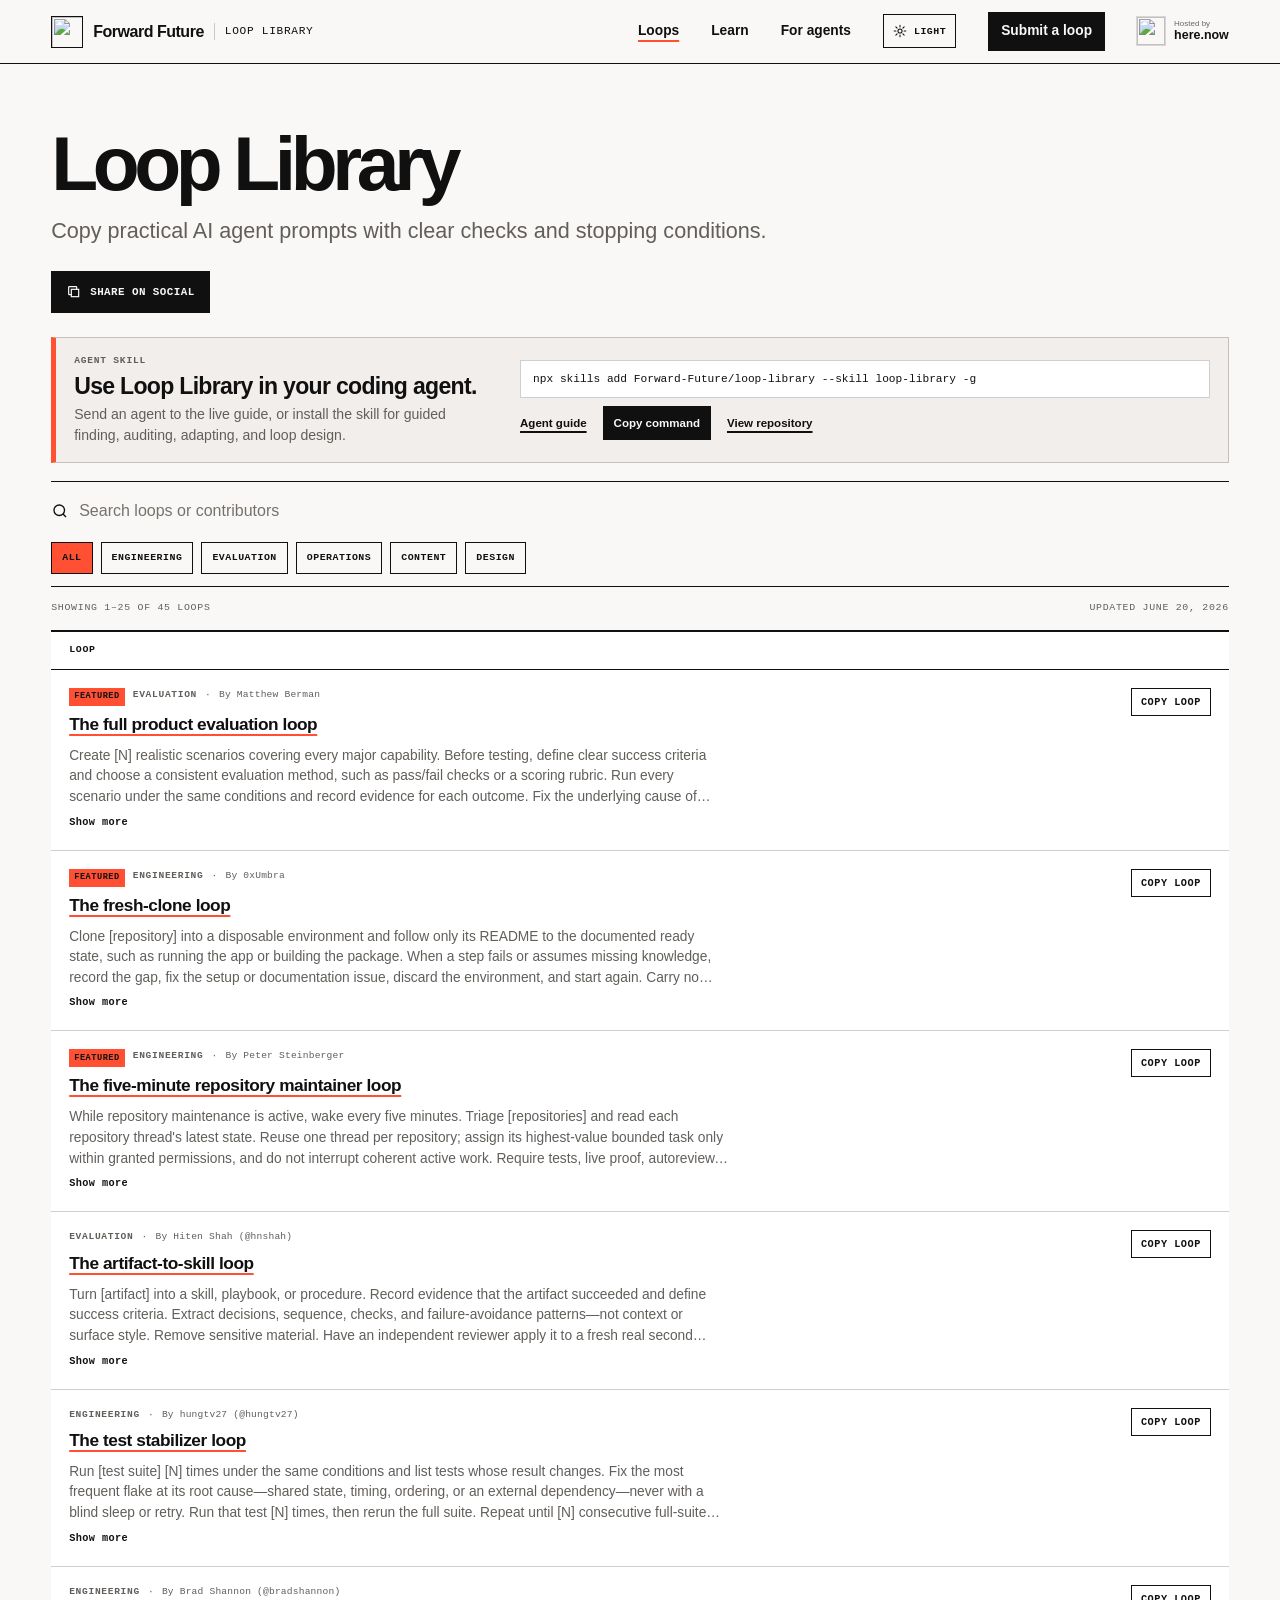
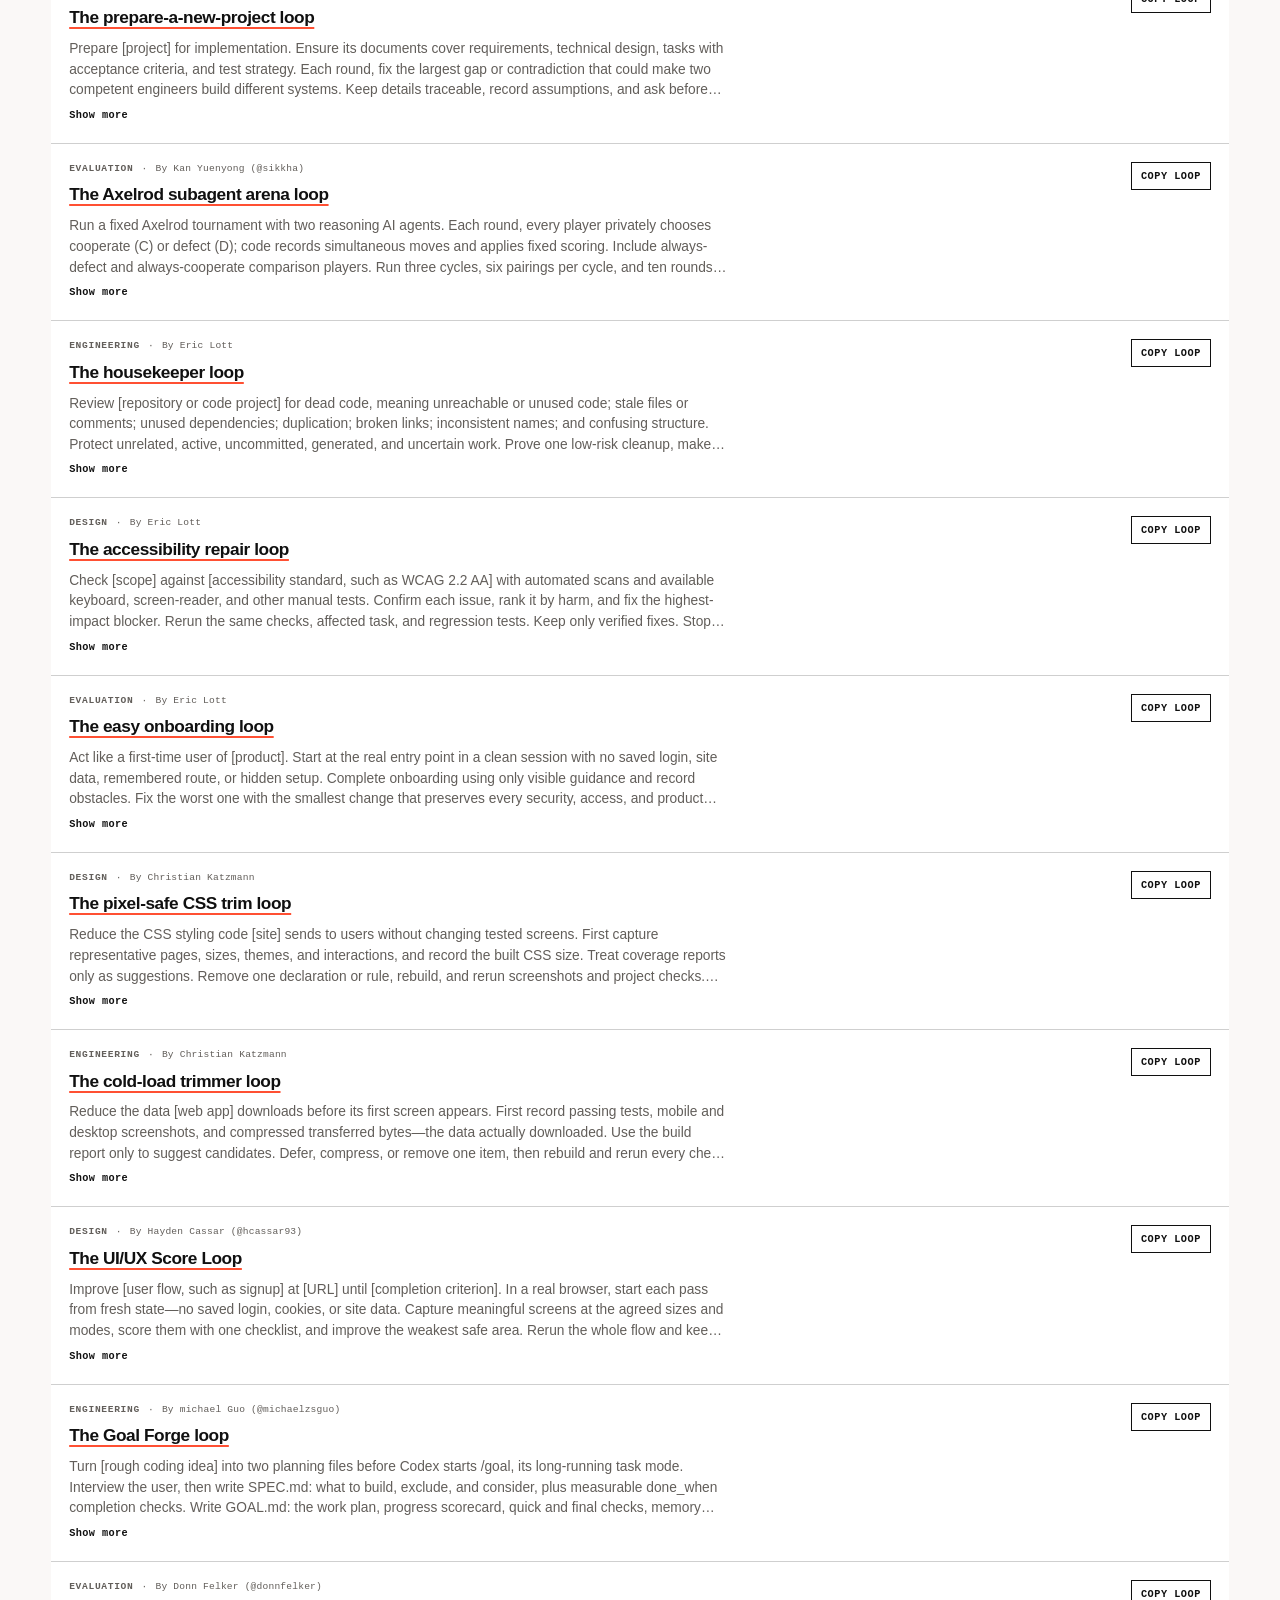
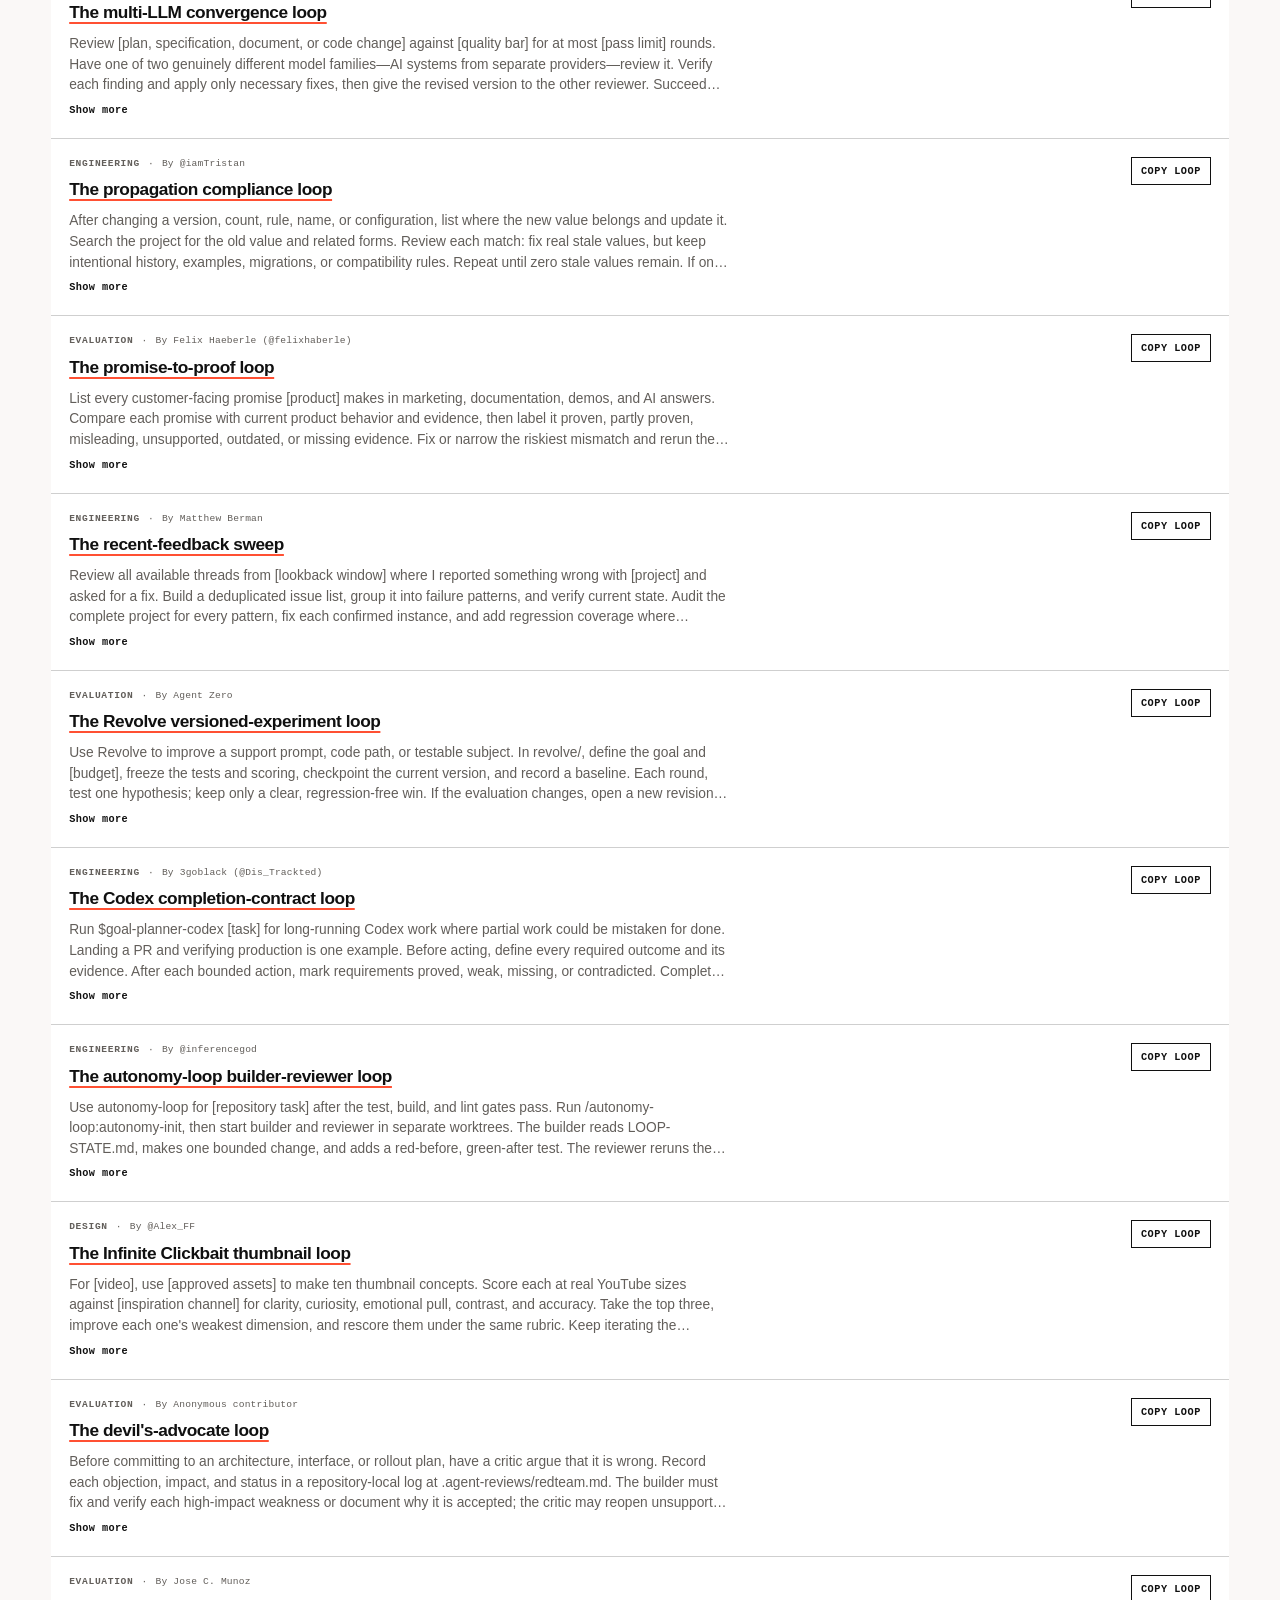
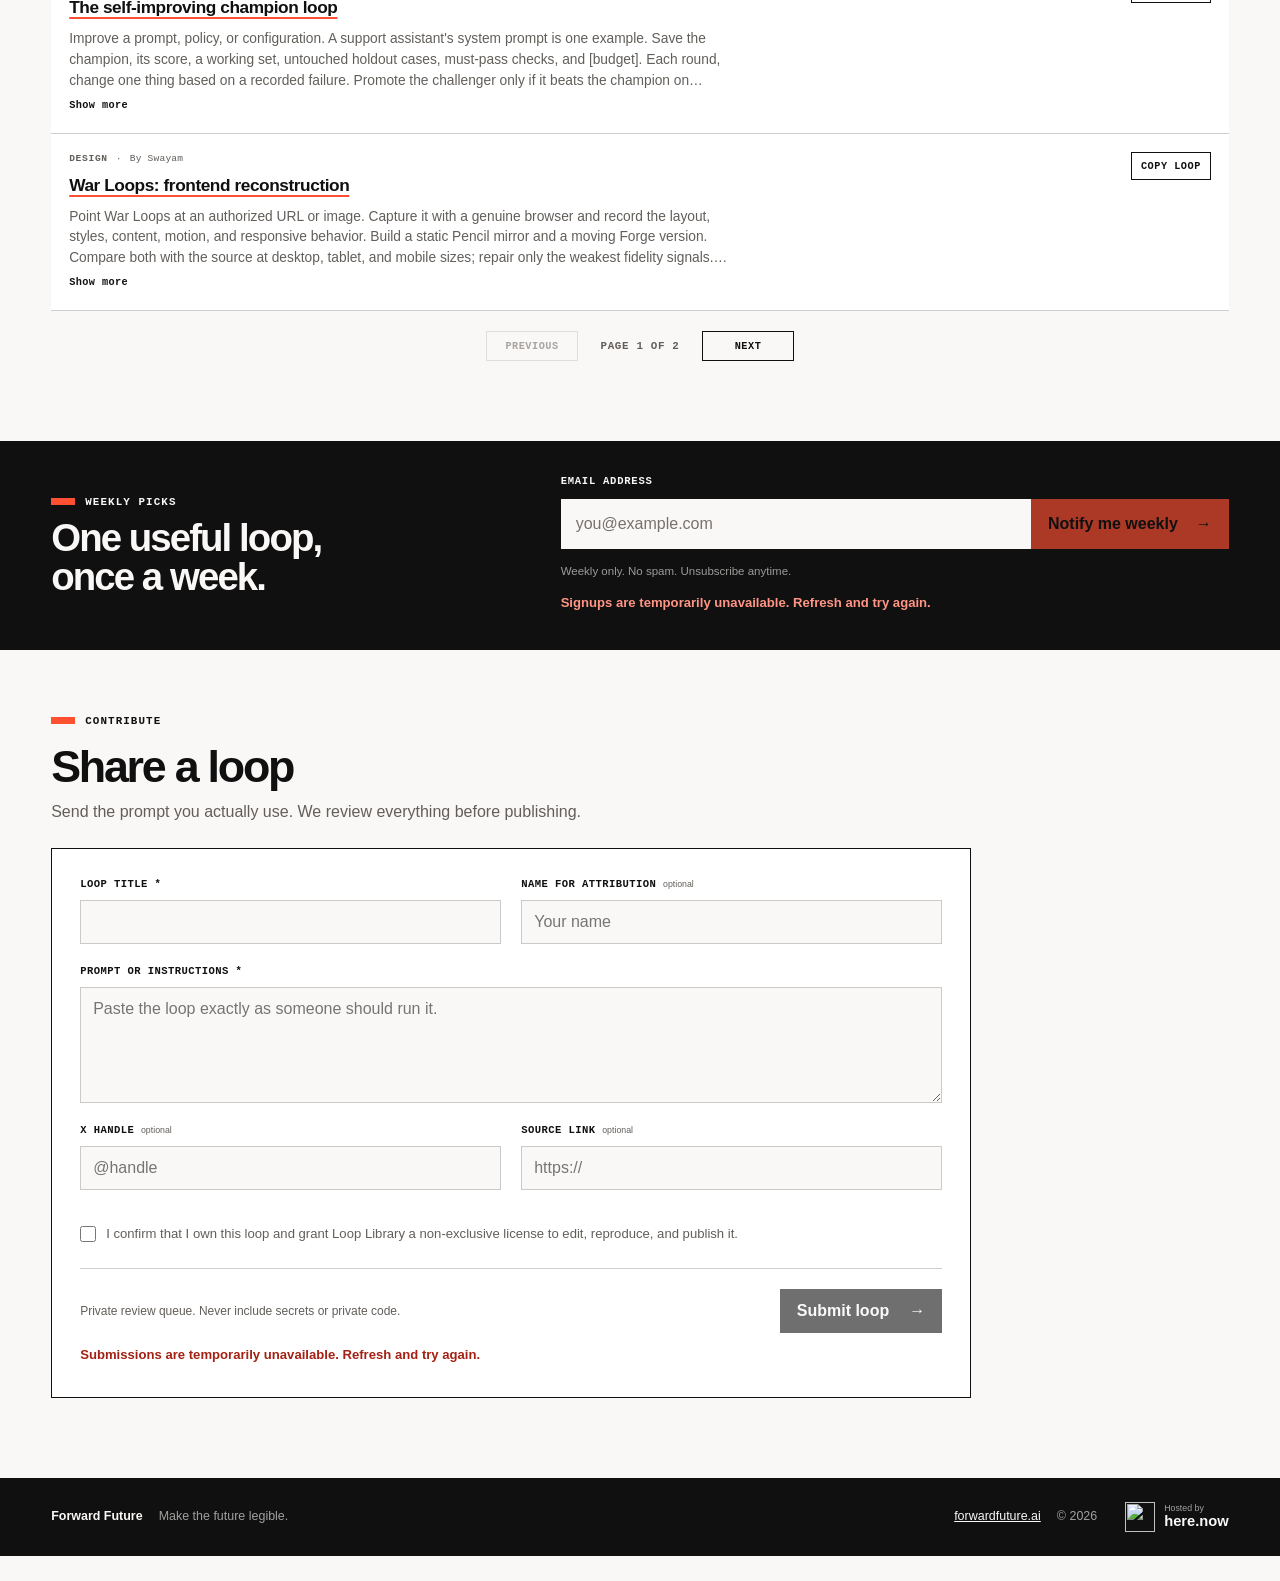
==== commit 9710adeb: "Merge pull request #52 from Forward-Future/codex/newest-loop-order [codex] Order loops and add contr" ====
--- a/site/index.html
+++ b/site/index.html
@@ -58,11 +58,11 @@
     />
     <meta
       property="og:image"
-      content="https://signals.forwardfuture.ai/loop-library/assets/social/loop-library-20260620-8.png"
+      content="https://signals.forwardfuture.ai/loop-library/assets/social/loop-library-20260620-9.png"
     />
     <meta
       property="og:image:secure_url"
-      content="https://signals.forwardfuture.ai/loop-library/assets/social/loop-library-20260620-8.png"
+      content="https://signals.forwardfuture.ai/loop-library/assets/social/loop-library-20260620-9.png"
     />
     <meta property="og:image:type" content="image/png" />
     <meta
@@ -82,7 +82,7 @@
     />
     <meta
       name="twitter:image"
-      content="https://signals.forwardfuture.ai/loop-library/assets/social/loop-library-20260620-8.png"
+      content="https://signals.forwardfuture.ai/loop-library/assets/social/loop-library-20260620-9.png"
     />
     <meta
       name="twitter:image:alt"
@@ -132,7 +132,7 @@
       href="https://signals.forwardfuture.ai/loop-library/agents/"
     />
     <link rel="icon" type="image/png" href="./assets/favicon.png" />
-    <link rel="stylesheet" href="./styles.css?v=20260620-primary-nav" />
+    <link rel="stylesheet" href="./styles.css?v=20260620-newest-first" />
     <script type="application/ld+json">
       {
         "@context": "https://schema.org",
@@ -168,7 +168,7 @@
             "dateModified": "2026-06-20",
             "primaryImageOfPage": {
               "@type": "ImageObject",
-              "url": "https://signals.forwardfuture.ai/loop-library/assets/social/loop-library-20260620-8.png",
+              "url": "https://signals.forwardfuture.ai/loop-library/assets/social/loop-library-20260620-9.png",
               "width": 1200,
               "height": 630
             },
@@ -469,7 +469,7 @@
         ]
       }
     </script>
-    <script src="./script.js?v=20260620-primary-nav" defer></script>
+    <script src="./script.js?v=20260620-newest-first" defer></script>
     <title>Loop Library: Repeatable AI Agent Workflows | Forward Future</title>
   </head>
   <body>
@@ -702,6 +702,7 @@
                 class="loop-row"
                 data-copy-root
                 data-category="engineering"
+                data-published="2026-06-12"
                 data-search="documentation docs sweep audit maintenance anytime on-demand nightly overnight pull request pr matthew berman review codebase"
               >
                 <td class="cell-loop">
@@ -733,6 +734,7 @@
                 class="loop-row"
                 data-copy-root
                 data-category="engineering"
+                data-published="2026-06-12"
                 data-search="refactor architecture live test autoreview commit progress tmp peter steinberger"
               >
                 <td class="cell-loop">
@@ -767,6 +769,7 @@
                 class="loop-row"
                 data-copy-root
                 data-category="engineering"
+                data-published="2026-06-12"
                 data-search="performance speed page load pageload 50ms benchmark optimize profiling routes matthew berman"
               >
                 <td class="cell-loop">
@@ -801,6 +804,7 @@
                 class="loop-row"
                 data-copy-root
                 data-category="engineering"
+                data-published="2026-06-12"
                 data-search="production logs errors bugs root cause fix pull request pr matthew berman"
               >
                 <td class="cell-loop">
@@ -832,6 +836,7 @@
                 class="loop-row"
                 data-copy-root
                 data-category="engineering"
+                data-published="2026-06-13"
                 data-search="tests testing test coverage 100 percent full suite matthew berman"
               >
                 <td class="cell-loop">
@@ -863,6 +868,7 @@
                 class="loop-row"
                 data-copy-root
                 data-category="content"
+                data-published="2026-06-13"
                 data-search="seo geo search generative engine optimization ai answer visibility crawlability indexation indexing metadata titles internal links structured data citations content benchmark matthew berman"
               >
                 <td class="cell-loop">
@@ -899,6 +905,7 @@
                 class="loop-row"
                 data-copy-root
                 data-category="engineering"
+                data-published="2026-06-16"
                 data-search="logging logs observability coverage structured events important paths tests diagnostics matthew berman"
               >
                 <td class="cell-loop">
@@ -928,6 +935,7 @@
                 class="loop-row"
                 data-copy-root
                 data-category="engineering"
+                data-published="2026-06-16"
                 data-search="nightly changelog previous day changes users release notes commits pull requests deployments matthew berman"
               >
                 <td class="cell-loop">
@@ -957,6 +965,7 @@
                 class="loop-row"
                 data-copy-root
                 data-category="evaluation"
+                data-published="2026-06-16"
                 data-search="quality streak realistic scenarios regression benchmark failure restart consecutive cases matthew berman"
               >
                 <td class="cell-loop">
@@ -987,6 +996,7 @@
                 class="loop-row"
                 data-copy-root
                 data-category="evaluation"
+                data-published="2026-06-16"
                 data-featured="true"
                 data-search="full product evaluation realistic tests test cases scenarios major features capabilities score responses results outcomes success criteria pass fail scoring rubric evidence quality bar rerun matthew berman"
               >
@@ -1025,6 +1035,7 @@
                 class="loop-row"
                 data-copy-root
                 data-category="engineering"
+                data-published="2026-06-16"
                 data-search="test suite speed performance runtime faster ci coverage behavior optimize matthew berman"
               >
                 <td class="cell-loop">
@@ -1054,6 +1065,7 @@
                 class="loop-row"
                 data-copy-root
                 data-category="engineering"
+                data-published="2026-06-16"
                 data-search="repository cleanup local remote branches pull requests commits worktrees recover stale organized matthew berman"
               >
                 <td class="cell-loop">
@@ -1084,6 +1096,7 @@
                 class="loop-row"
                 data-copy-root
                 data-category="operations"
+                data-published="2026-06-16"
                 data-search="stale safe batch release pending changes pull requests exclude unfinished combine valid release together matthew berman"
               >
                 <td class="cell-loop">
@@ -1114,6 +1127,7 @@
                 class="loop-row"
                 data-copy-root
                 data-category="operations"
+                data-published="2026-06-16"
                 data-search="production data cleanup records allowed definition classification logic verify remaining matthew berman"
               >
                 <td class="cell-loop">
@@ -1144,6 +1158,7 @@
                 class="loop-row"
                 data-copy-root
                 data-category="operations"
+                data-published="2026-06-16"
                 data-search="post release baseline benchmarks standard results current releases finish record matthew berman"
               >
                 <td class="cell-loop">
@@ -1173,6 +1188,7 @@
                 class="loop-row"
                 data-copy-root
                 data-category="engineering"
+                data-published="2026-06-18"
                 data-search="ticket bug report failing behavior customer complaint review ready patch reproduce root cause evidence hiten shah"
               >
                 <td class="cell-loop">
@@ -1209,6 +1225,7 @@
                 class="loop-row"
                 data-copy-root
                 data-category="operations"
+                data-published="2026-06-18"
                 data-search="customer ai deployment priority production workflow dry run approval rollout monitor roi agentled"
               >
                 <td class="cell-loop">
@@ -1245,6 +1262,7 @@
                 class="loop-row"
                 data-copy-root
                 data-category="content"
+                data-published="2026-06-18"
                 data-search="product update podcast nightly public features repository jellypod mcp episode pierson marks"
               >
                 <td class="cell-loop">
@@ -1281,6 +1299,7 @@
                 class="loop-row"
                 data-copy-root
                 data-category="engineering"
+                data-published="2026-06-18"
                 data-search="clodex claude codex adversarial review fix findings threshold max iter pull request lukas kucinski"
               >
                 <td class="cell-loop">
@@ -1317,6 +1336,7 @@
                 class="loop-row"
                 data-copy-root
                 data-category="engineering"
+                data-published="2026-06-18"
                 data-search="loop harness scheduled coding agent claude skill isolated git worktree second agent verify ship istasha"
               >
                 <td class="cell-loop">
@@ -1352,6 +1372,7 @@
                 class="loop-row"
                 data-copy-root
                 data-category="design"
+                data-published="2026-06-18"
                 data-search="boeing 747 benchmark three js threejs vision self verifiable camera angles 100 percent satisfied victormustar"
               >
                 <td class="cell-loop">
@@ -1388,6 +1409,7 @@
                 class="loop-row"
                 data-copy-root
                 data-category="design"
+                data-published="2026-06-18"
                 data-search="war loops autonomous frontend designer URL image genuine browser ground truth design spec pencil forge static motion responsive swayam"
               >
                 <td class="cell-loop">
@@ -1423,6 +1445,7 @@
                 class="loop-row"
                 data-copy-root
                 data-category="evaluation"
+                data-published="2026-06-18"
                 data-search="self improving champion challenger genome gate working signal guard goodhart bounded optimization jose munoz"
               >
                 <td class="cell-loop">
@@ -1460,6 +1483,7 @@
                 class="loop-row"
                 data-copy-root
                 data-category="evaluation"
+                data-published="2026-06-18"
                 data-search="devils advocate critic builder design red team objection log architecture adversarial review anonymous contributor"
               >
                 <td class="cell-loop">
@@ -1497,6 +1521,7 @@
                 class="loop-row"
                 data-copy-root
                 data-category="engineering"
+                data-published="2026-06-18"
                 data-featured="true"
                 data-search="fresh clone clean environment readme onboarding setup documentation hidden assumptions disposable 0xumbra"
               >
@@ -1535,6 +1560,7 @@
                 class="loop-row"
                 data-copy-root
                 data-category="design"
+                data-published="2026-06-18"
                 data-search="infinite clickbait youtube thumbnail concepts inspiration channel score iterate top three alex ff visual design"
               >
                 <td class="cell-loop">
@@ -1571,6 +1597,7 @@
                 class="loop-row"
                 data-copy-root
                 data-category="engineering"
+                data-published="2026-06-19"
                 data-search="autonomy loop builder adversarial reviewer mutation testing proof test worktree frozen invariant inferencegod claude code"
               >
                 <td class="cell-loop">
@@ -1607,6 +1634,7 @@
                 class="loop-row"
                 data-copy-root
                 data-category="engineering"
+                data-published="2026-06-19"
                 data-search="codex completion contract goal proof evidence audit definition done false completion 3goblack dis trackted"
               >
                 <td class="cell-loop">
@@ -1643,6 +1671,7 @@
                 class="loop-row"
                 data-copy-root
                 data-category="evaluation"
+                data-published="2026-06-19"
                 data-search="revolve self improvement checkpoint incumbent candidate revision experiment evaluation promotion rollback agent zero"
               >
                 <td class="cell-loop">
@@ -1679,6 +1708,7 @@
                 class="loop-row"
                 data-copy-root
                 data-category="engineering"
+                data-published="2026-06-19"
                 data-featured="true"
                 data-search="five minute repository maintainer codex orchestration triage threads autoreview live proof peter steinberger"
               >
@@ -1718,6 +1748,7 @@
                 class="loop-row"
                 data-copy-root
                 data-category="engineering"
+                data-published="2026-06-19"
                 data-search="recent user feedback threads corrections reported issues project audit failure patterns regression prevention matthew berman coding agent"
               >
                 <td class="cell-loop">
@@ -1754,6 +1785,7 @@
                 class="loop-row"
                 data-copy-root
                 data-category="evaluation"
+                data-published="2026-06-20"
                 data-search="promise proof product claims customer trust evidence audit marketing behavior docs felix haeberle"
               >
                 <td class="cell-loop">
@@ -1790,6 +1822,7 @@
                 class="loop-row"
                 data-copy-root
                 data-category="engineering"
+                data-published="2026-06-20"
                 data-search="propagation compliance versions counts rules configuration stale values grep verify iamtristan"
               >
                 <td class="cell-loop">
@@ -1825,6 +1858,7 @@
                 class="loop-row"
                 data-copy-root
                 data-category="evaluation"
+                data-published="2026-06-20"
                 data-search="multi llm convergence cross model consensus review artifact alternating reviewers donn felker"
               >
                 <td class="cell-loop">
@@ -1861,6 +1895,7 @@
                 class="loop-row"
                 data-copy-root
                 data-category="engineering"
+                data-published="2026-06-20"
                 data-search="goal forge spec goal codex done when scorecard working memory michael guo"
               >
                 <td class="cell-loop">
@@ -1897,6 +1932,7 @@
                 class="loop-row"
                 data-copy-root
                 data-category="design"
+                data-published="2026-06-20"
                 data-search="ui ux score browser flow responsive fresh state screenshots dashboard hayden cassar"
               >
                 <td class="cell-loop">
@@ -1933,6 +1969,7 @@
                 class="loop-row"
                 data-copy-root
                 data-category="engineering"
+                data-published="2026-06-20"
                 data-search="cold load first bytes bundle transferred screenshots pixel identical performance christian katzmann"
               >
                 <td class="cell-loop">
@@ -1970,6 +2007,7 @@
                 class="loop-row"
                 data-copy-root
                 data-category="design"
+                data-published="2026-06-20"
                 data-search="pixel safe css trim stylesheet visual regression screenshots coverage christian katzmann"
               >
                 <td class="cell-loop">
@@ -2007,6 +2045,7 @@
                 class="loop-row"
                 data-copy-root
                 data-category="evaluation"
+                data-published="2026-06-20"
                 data-search="easy onboarding new user agent clean session fresh state friction eric lott"
               >
                 <td class="cell-loop">
@@ -2043,6 +2082,7 @@
                 class="loop-row"
                 data-copy-root
                 data-category="design"
+                data-published="2026-06-20"
                 data-search="accessibility repair wcag blocker audit regression inclusive design eric lott"
               >
                 <td class="cell-loop">
@@ -2079,6 +2119,7 @@
                 class="loop-row"
                 data-copy-root
                 data-category="engineering"
+                data-published="2026-06-20"
                 data-search="housekeeper dead code stale files unused dependencies duplicate logic broken links repository cleanup eric lott"
               >
                 <td class="cell-loop">
@@ -2116,6 +2157,7 @@
                 class="loop-row"
                 data-copy-root
                 data-category="evaluation"
+                data-published="2026-06-20"
                 data-search="axelrod iterated prisoners dilemma subagent arena tournament cooperation reasoning agents benchmark kan yuenyong sikkha"
               >
                 <td class="cell-loop">
@@ -2153,6 +2195,7 @@
                 class="loop-row"
                 data-copy-root
                 data-category="engineering"
+                data-published="2026-06-20"
                 data-search="prepare new project planning prd technical design tasks acceptance criteria test strategy documentation requirements convergence brad shannon bradshannon"
               >
                 <td class="cell-loop">
@@ -2190,6 +2233,7 @@
                 class="loop-row"
                 data-copy-root
                 data-category="engineering"
+                data-published="2026-06-20"
                 data-search="test stabilizer flaky tests repeated suite runs shared state timing ordering external dependency root cause hungtv27 cafeincode"
               >
                 <td class="cell-loop">
@@ -2225,6 +2269,7 @@
                 class="loop-row"
                 data-copy-root
                 data-category="evaluation"
+                data-published="2026-06-20"
                 data-search="artifact to skill knowledge extraction reusable playbook procedure second case test hiten shah hnshah"
               >
                 <td class="cell-loop">
@@ -2239,17 +2284,16 @@
                   </h3>
                   <p class="loop-summary">Extracts the method behind a strong artifact and proves it works on a fresh case.</p>
                   <p data-prompt>
-                    Turn [artifact] into a reusable skill, playbook, or
-                    procedure. Record evidence that the artifact succeeded and
-                    define quality criteria. Extract durable decisions,
-                    sequence, checks, and failure-avoidance patterns—not
-                    one-off context or surface style. Remove sensitive
-                    material. Have an independent reviewer apply the method to
-                    a fresh real second case; mark hypothetical testing
-                    provisional. Revise at most twice. Stop when it meets the
-                    criteria without the source, or report not generalizable.
-                    Return the method, evidence, revisions, limits, and
-                    attribution.
+                    Turn [artifact] into a skill, playbook, or procedure.
+                    Record evidence that the artifact succeeded and define
+                    success criteria. Extract decisions, sequence, checks, and
+                    failure-avoidance patterns—not context or surface style.
+                    Remove sensitive material. Have an independent reviewer
+                    apply it to a fresh real second case; mark hypothetical
+                    testing provisional. Revise at most twice. Stop when it
+                    meets the quality bar without the artifact, or report not
+                    generalizable. Return the method, boundaries, failure
+                    modes, test evidence, revisions, limits, and attribution.
                   </p>
                 </td>
                 <td class="cell-action">
--- a/site/styles.css
+++ b/site/styles.css
@@ -203,6 +203,10 @@
   text-underline-offset: 5px;
 }
 
+.mobile-site-nav {
+  display: none;
+}
+
 .theme-toggle {
   display: inline-flex;
   min-height: 34px;
@@ -361,6 +365,10 @@
   content: "";
 }
 
+.library-hero {
+  max-width: 760px;
+}
+
 .library-intro h1 {
   max-width: 1100px;
   margin-bottom: 16px;
@@ -384,7 +392,95 @@
 }
 
 .library-intro {
-  max-width: 920px;
+  max-width: 760px;
+}
+
+.share-actions {
+  display: flex;
+  align-items: center;
+  flex-wrap: wrap;
+  gap: 10px;
+  margin-top: 24px;
+}
+
+.share-action {
+  display: inline-flex;
+  min-height: 42px;
+  align-items: center;
+  justify-content: center;
+  gap: 8px;
+  padding: 9px 14px;
+  border: 1px solid var(--ink);
+  color: var(--ink);
+  background: transparent;
+  cursor: pointer;
+  font-family: var(--font-mono);
+  font-size: 0.68rem;
+  font-weight: 700;
+  letter-spacing: 0.04em;
+  line-height: 1;
+  text-decoration: none;
+  text-transform: uppercase;
+}
+
+.share-action-primary {
+  color: var(--solid-foreground);
+  background: var(--solid-background);
+}
+
+.share-action:hover,
+.share-action:focus-visible,
+.share-action.is-copied {
+  color: var(--charcoal);
+  background: var(--orange);
+}
+
+.share-action:focus-visible {
+  outline: 2px solid var(--ink);
+  outline-offset: 3px;
+}
+
+.share-copy-icon {
+  width: 16px;
+  height: 16px;
+  fill: none;
+  stroke: currentColor;
+  stroke-linecap: square;
+  stroke-linejoin: miter;
+  stroke-width: 1.8;
+}
+
+.copy-fallback {
+  display: grid;
+  width: min(100%, 720px);
+  flex: 1 0 100%;
+  gap: 8px;
+  margin-top: 4px;
+}
+
+.copy-fallback span {
+  color: var(--muted);
+  font-family: var(--font-mono);
+  font-size: 0.64rem;
+  font-weight: 700;
+  letter-spacing: 0.05em;
+  text-transform: uppercase;
+}
+
+.copy-fallback textarea {
+  width: 100%;
+  min-height: 96px;
+  padding: 12px;
+  border: 1px solid var(--ink);
+  color: var(--ink);
+  background: var(--surface);
+  line-height: 1.5;
+  resize: vertical;
+}
+
+.copy-fallback textarea:focus {
+  outline: 2px solid var(--ink);
+  outline-offset: 2px;
 }
 
 .skill-promo {
@@ -626,7 +722,7 @@
 }
 
 .loop-table th {
-  padding: 11px 12px;
+  padding: 11px 18px;
   border-bottom: 1px solid var(--ink);
   font-family: var(--font-mono);
   font-size: 0.62rem;
@@ -636,20 +732,12 @@
   text-transform: uppercase;
 }
 
-.loop-table th:nth-child(1) {
-  width: 60px;
-}
-
 .loop-table th:nth-child(2) {
-  width: 56%;
-}
-
-.loop-table th:nth-child(4) {
-  width: 72px;
+  width: 124px;
 }
 
 .loop-table td {
-  padding: 22px 12px;
+  padding: 18px;
   border-bottom: 1px solid var(--line);
   vertical-align: top;
 }
@@ -658,15 +746,8 @@
   display: none;
 }
 
-.cell-number {
-  color: var(--orange);
-  font-family: var(--font-mono);
-  font-size: 0.7rem;
-  font-weight: 700;
-}
-
 .cell-loop h3 {
-  margin-bottom: 8px;
+  margin-bottom: 6px;
   font-size: 1.08rem;
   letter-spacing: -0.025em;
 }
@@ -701,6 +782,22 @@
   content: "·";
 }
 
+.loop-featured {
+  display: inline-flex;
+  align-items: center;
+  align-self: center;
+  min-height: 18px;
+  padding: 2px 5px;
+  color: var(--charcoal);
+  background: var(--orange);
+  font-family: var(--font-mono);
+  font-size: 0.54rem;
+  font-weight: 700;
+  letter-spacing: 0.06em;
+  line-height: 1;
+  text-transform: uppercase;
+}
+
 .loop-title-link {
   scroll-margin-top: 80px;
   text-decoration-color: var(--orange);
@@ -713,8 +810,7 @@
   text-decoration-thickness: 4px;
 }
 
-.cell-loop p,
-.cell-check {
+.cell-loop p {
   color: var(--muted);
   font-size: 0.9rem;
 }
@@ -725,30 +821,38 @@
 }
 
 .cell-loop .loop-summary {
-  margin-bottom: 10px;
+  display: none;
+}
+
+.cell-loop [data-prompt] {
+  margin-top: 8px;
+  color: var(--muted);
+  font-size: 0.86rem;
+  line-height: 1.5;
+}
+
+.cell-loop [data-prompt].is-collapsible:not(.is-expanded) {
+  display: -webkit-box;
+  overflow: hidden;
+  -webkit-box-orient: vertical;
+  -webkit-line-clamp: 3;
+}
+
+.loop-prompt-toggle {
+  padding: 0;
+  margin-top: 8px;
+  border: 0;
   color: var(--ink);
-  font-size: 0.92rem;
-  font-weight: 600;
-  line-height: 1.45;
-}
-
-.cell-loop [data-prompt] {
-  font-size: 0.86rem;
-}
-
-.cell-check strong,
-.cell-check > span:not(.cell-label) {
-  display: block;
-}
-
-.cell-check strong {
-  margin-bottom: 6px;
-  color: var(--ink);
-  font-size: 0.88rem;
-}
-
-.cell-label {
-  display: none;
+  background: transparent;
+  cursor: pointer;
+  font-family: var(--font-mono);
+  font-size: 0.64rem;
+  font-weight: 700;
+  letter-spacing: 0.04em;
+}
+
+.cell-action {
+  text-align: right;
 }
 
 .copy-button {
@@ -1175,17 +1279,6 @@
   color: var(--ink);
 }
 
-.detail-source-link {
-  color: var(--ink);
-  text-decoration-color: var(--orange);
-  text-underline-offset: 3px;
-}
-
-.detail-source-link:hover,
-.detail-source-link:focus-visible {
-  color: var(--orange);
-}
-
 .detail-stack {
   display: grid;
   gap: 16px;
@@ -1313,6 +1406,39 @@
   color: var(--muted);
 }
 
+.contributor-playbook-body {
+  grid-template-columns: repeat(2, minmax(0, 1fr));
+}
+
+.contributor-playbook-body section {
+  min-width: 0;
+}
+
+.contributor-playbook-list {
+  max-width: 780px;
+  margin: 0;
+  padding-left: 22px;
+  color: var(--muted);
+}
+
+.contributor-playbook-list li {
+  padding-left: 6px;
+}
+
+.contributor-playbook-list li + li {
+  margin-top: 10px;
+}
+
+.contributor-playbook-list--grid {
+  display: grid;
+  gap: 10px 28px;
+  grid-template-columns: repeat(2, minmax(0, 1fr));
+}
+
+.contributor-playbook-list--grid li + li {
+  margin-top: 0;
+}
+
 .detail-meta {
   display: grid;
   max-width: 520px;
@@ -1404,16 +1530,16 @@
 
 /* Plain article learning guide */
 .article-guide {
-  width: min(100%, 940px);
+  width: min(100%, 1180px);
 }
 
 .article-header {
   padding-top: clamp(72px, 9vw, 120px);
-  padding-bottom: clamp(56px, 7vw, 80px);
+  padding-bottom: clamp(24px, 3vw, 40px);
 }
 
 .article-header h1 {
-  max-width: 860px;
+  max-width: 1060px;
   margin-bottom: 28px;
   font-size: clamp(3.5rem, 7vw, 6.25rem);
   font-weight: 800;
@@ -1423,7 +1549,7 @@
 
 .article-header p,
 .article-section p {
-  max-width: 760px;
+  max-width: 980px;
   color: var(--muted);
   font-size: 1rem;
   line-height: 1.75;
@@ -1443,11 +1569,15 @@
   margin-top: clamp(64px, 8vw, 96px);
 }
 
+.article-header + .article-section {
+  margin-top: clamp(32px, 4vw, 48px);
+}
+
 .article-section h2 {
   display: flex;
   align-items: center;
   gap: 13px;
-  max-width: 760px;
+  max-width: 980px;
   margin-bottom: 24px;
   font-size: clamp(2.15rem, 4vw, 3.4rem);
   font-weight: 800;
@@ -1474,7 +1604,7 @@
 }
 
 .article-section h3 {
-  max-width: 760px;
+  max-width: 980px;
   margin-top: 48px;
   margin-bottom: 12px;
   font-size: clamp(1.4rem, 2.4vw, 1.85rem);
@@ -1512,6 +1642,107 @@
 
 .article-footer p {
   margin: 0;
+}
+
+.agent-start-card {
+  margin-bottom: clamp(64px, 8vw, 96px);
+}
+
+.agent-start-card [data-prompt] {
+  max-width: 980px;
+}
+
+.agent-steps {
+  display: grid;
+  max-width: 980px;
+  padding: 0;
+  margin: 0;
+  counter-reset: agent-step;
+  list-style: none;
+}
+
+.agent-steps li {
+  display: grid;
+  grid-template-columns: 38px minmax(0, 1fr);
+  gap: 14px;
+  padding: 20px 0;
+  border-bottom: 1px solid var(--line);
+  color: var(--muted);
+  line-height: 1.65;
+  counter-increment: agent-step;
+}
+
+.agent-steps li::before {
+  display: grid;
+  width: 32px;
+  height: 32px;
+  place-items: center;
+  border: 1px solid var(--ink);
+  border-radius: 50%;
+  color: var(--ink);
+  content: counter(agent-step);
+  font-size: 0.76rem;
+  font-weight: 800;
+}
+
+.agent-resource-grid {
+  display: grid;
+  max-width: 980px;
+  grid-template-columns: repeat(2, minmax(0, 1fr));
+  border-top: 1px solid var(--ink);
+  border-left: 1px solid var(--ink);
+}
+
+.agent-resource {
+  display: grid;
+  gap: 8px;
+  min-height: 150px;
+  align-content: start;
+  padding: 24px;
+  border-right: 1px solid var(--ink);
+  border-bottom: 1px solid var(--ink);
+  color: var(--ink);
+  text-decoration: none;
+  transition:
+    color 150ms ease,
+    background 150ms ease;
+}
+
+.agent-resource:hover,
+.agent-resource:focus-visible {
+  color: var(--solid-foreground);
+  background: var(--solid-background);
+}
+
+.agent-resource strong {
+  font-size: 1.05rem;
+}
+
+.agent-resource span {
+  color: var(--muted);
+  font-size: 0.88rem;
+  line-height: 1.55;
+}
+
+.agent-resource:hover span,
+.agent-resource:focus-visible span {
+  color: inherit;
+}
+
+.agent-install-block {
+  max-width: 980px;
+  padding: 20px 22px;
+  margin: 24px 0;
+  overflow-x: auto;
+  border: 1px solid var(--ink);
+  background: var(--surface-muted);
+}
+
+.agent-install-block code {
+  color: var(--ink);
+  font-family: var(--font-mono);
+  font-size: 0.84rem;
+  white-space: nowrap;
 }
 
 .site-footer {
@@ -1578,8 +1809,44 @@
 }
 
 @media (max-width: 900px) {
+  html {
+    scroll-padding-top: 112px;
+  }
+
+  .site-header {
+    flex-wrap: wrap;
+    padding-top: 8px;
+    row-gap: 0;
+  }
+
   .site-nav > a:not(.nav-cta):not(.here-now-credit) {
     display: none;
+  }
+
+  .mobile-site-nav {
+    display: flex;
+    width: 100%;
+    flex: 0 0 100%;
+    align-items: center;
+    justify-content: center;
+    gap: clamp(28px, 8vw, 64px);
+  }
+
+  .mobile-site-nav a {
+    padding: 11px 0 12px;
+    border-bottom: 3px solid transparent;
+    font-size: 0.86rem;
+    font-weight: 800;
+    text-decoration: none;
+  }
+
+  .mobile-site-nav a:hover,
+  .mobile-site-nav a:focus-visible {
+    color: var(--orange);
+  }
+
+  .mobile-site-nav a[aria-current="page"] {
+    border-bottom-color: var(--orange);
   }
 
   .section-heading {
@@ -1652,50 +1919,32 @@
 
   .loop-row {
     display: grid;
-    grid-template-columns: 56px minmax(0, 1fr) auto;
+    grid-template-columns: minmax(0, 1fr);
     grid-template-areas:
-      "number . action"
-      "loop loop loop"
-      "check check check";
-    padding: 18px 0;
+      "loop"
+      "action";
+    padding: 14px 0;
     border-bottom: 1px solid var(--ink);
   }
 
   .loop-table td {
     display: block;
-    padding: 6px 12px;
+    padding: 6px 16px;
     border-bottom: 0;
-  }
-
-  .cell-number {
-    grid-area: number;
   }
 
   .cell-loop {
     grid-area: loop;
-    padding-top: 16px !important;
-  }
-
-  .cell-check {
-    grid-area: check;
-    margin-top: 8px;
-    padding-top: 14px !important;
-    border-top: 1px solid var(--line) !important;
+    padding-top: 6px !important;
+  }
+
+  .cell-loop [data-prompt].is-collapsible:not(.is-expanded) {
+    -webkit-line-clamp: 4;
   }
 
   .cell-action {
     grid-area: action;
-  }
-
-  .cell-label {
-    display: block;
-    margin-bottom: 5px;
-    color: var(--muted);
-    font-family: var(--font-mono);
-    font-size: 0.58rem;
-    font-weight: 600;
-    letter-spacing: 0.06em;
-    text-transform: uppercase;
+    text-align: left;
   }
 
   .detail-hero h1 {
@@ -1711,6 +1960,11 @@
   }
 
   .related-loops > div {
+    grid-template-columns: 1fr;
+  }
+
+  .contributor-playbook-body,
+  .contributor-playbook-list--grid {
     grid-template-columns: 1fr;
   }
 
@@ -1768,9 +2022,23 @@
     padding-bottom: 64px;
     margin-top: 48px;
   }
-}
-
-@media (max-width: 460px) {
+
+  .agent-resource-grid {
+    grid-template-columns: 1fr;
+  }
+
+  .agent-steps li {
+    grid-template-columns: 32px minmax(0, 1fr);
+    gap: 10px;
+  }
+
+  .agent-steps li::before {
+    width: 28px;
+    height: 28px;
+  }
+}
+
+@media (max-width: 620px) {
   .brand-name {
     display: none;
   }
@@ -1782,6 +2050,14 @@
 
   .site-nav {
     gap: 8px;
+  }
+
+  .mobile-site-nav {
+    gap: 24px;
+  }
+
+  .mobile-site-nav a {
+    font-size: 0.8rem;
   }
 
   .theme-toggle {
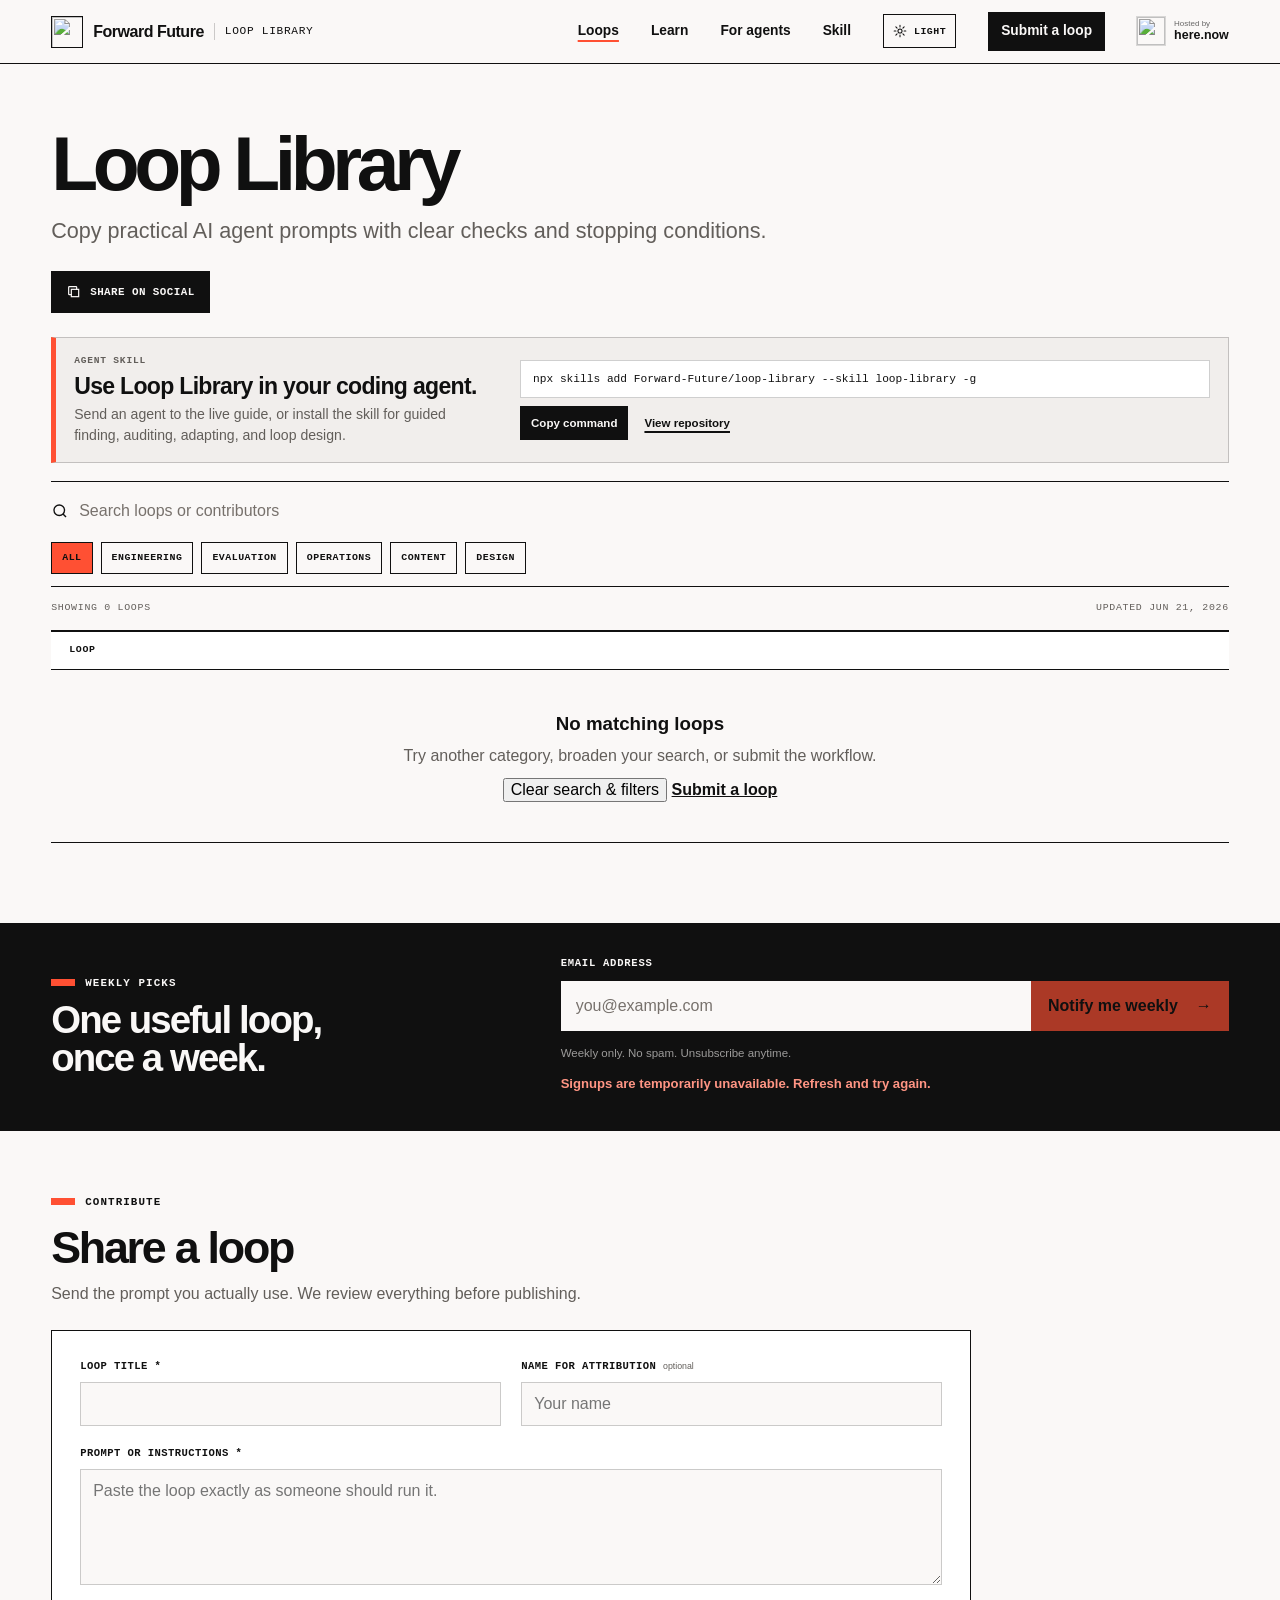
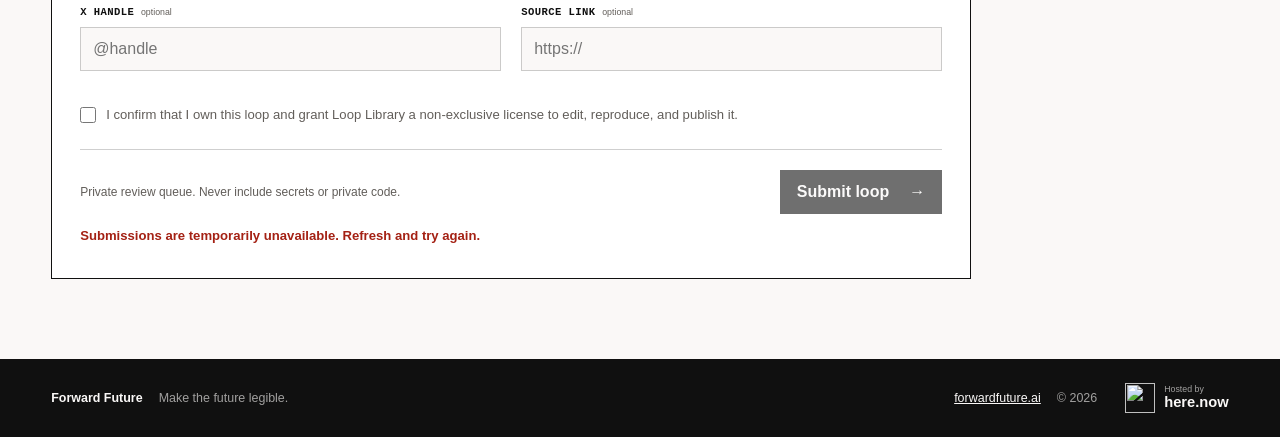
==== commit 4795758a: "Rebase URL filter state onto database-backed site" ====
--- a/site/index.html
+++ b/site/index.html
@@ -58,11 +58,11 @@
     />
     <meta
       property="og:image"
-      content="https://signals.forwardfuture.ai/loop-library/assets/social/loop-library-20260620-9.png"
+      content="https://signals.forwardfuture.ai/loop-library/assets/social/loop-library-20260621-2.png"
     />
     <meta
       property="og:image:secure_url"
-      content="https://signals.forwardfuture.ai/loop-library/assets/social/loop-library-20260620-9.png"
+      content="https://signals.forwardfuture.ai/loop-library/assets/social/loop-library-20260621-2.png"
     />
     <meta property="og:image:type" content="image/png" />
     <meta
@@ -82,7 +82,7 @@
     />
     <meta
       name="twitter:image"
-      content="https://signals.forwardfuture.ai/loop-library/assets/social/loop-library-20260620-9.png"
+      content="https://signals.forwardfuture.ai/loop-library/assets/social/loop-library-20260621-2.png"
     />
     <meta
       name="twitter:image:alt"
@@ -132,344 +132,73 @@
       href="https://signals.forwardfuture.ai/loop-library/agents/"
     />
     <link rel="icon" type="image/png" href="./assets/favicon.png" />
-    <link rel="stylesheet" href="./styles.css?v=20260620-newest-first" />
+    <link rel="stylesheet" href="./styles.css?v=20260622-empty-state" />
     <script type="application/ld+json">
-      {
-        "@context": "https://schema.org",
-        "@graph": [
-          {
-            "@type": "Organization",
-            "@id": "https://signals.forwardfuture.ai/loop-library/#organization",
-            "name": "Forward Future",
-            "url": "https://forwardfuture.ai/",
-            "logo": {
-              "@type": "ImageObject",
-              "url": "https://signals.forwardfuture.ai/loop-library/assets/ff-mark.png",
-              "width": 1920,
-              "height": 1920
-            }
-          },
-          {
-            "@type": "WebSite",
-            "@id": "https://signals.forwardfuture.ai/loop-library/#website",
-            "url": "https://signals.forwardfuture.ai/loop-library/",
-            "name": "Loop Library",
-            "description": "Practical AI agent workflows for engineering, research, editorial work, evaluation, and operations.",
-            "publisher": {
-              "@id": "https://signals.forwardfuture.ai/loop-library/#organization"
-            }
-          },
-          {
-            "@type": "CollectionPage",
-            "@id": "https://signals.forwardfuture.ai/loop-library/#collection",
-            "url": "https://signals.forwardfuture.ai/loop-library/",
-            "name": "Loop Library",
-            "description": "A practical library of repeatable AI agent workflows with clear checks and stopping conditions.",
-            "dateModified": "2026-06-20",
-            "primaryImageOfPage": {
-              "@type": "ImageObject",
-              "url": "https://signals.forwardfuture.ai/loop-library/assets/social/loop-library-20260620-9.png",
-              "width": 1200,
-              "height": 630
-            },
-            "isPartOf": {
-              "@id": "https://signals.forwardfuture.ai/loop-library/#website"
-            },
-            "about": {
-              "@id": "https://signals.forwardfuture.ai/loop-library/#ai-agent-loop"
-            },
-            "mainEntity": {
-              "@type": "ItemList",
-              "numberOfItems": 45,
-              "itemListElement": [
-                {
-                  "@type": "ListItem",
-                  "position": 1,
-                  "name": "The docs sweep",
-                  "url": "https://signals.forwardfuture.ai/loop-library/loops/overnight-docs-sweep/"
-                },
-                {
-                  "@type": "ListItem",
-                  "position": 2,
-                  "name": "The architecture satisfaction loop",
-                  "url": "https://signals.forwardfuture.ai/loop-library/loops/architecture-satisfaction-loop/"
-                },
-                {
-                  "@type": "ListItem",
-                  "position": 3,
-                  "name": "The sub-50 ms page-load loop",
-                  "url": "https://signals.forwardfuture.ai/loop-library/loops/sub-50ms-page-load-loop/"
-                },
-                {
-                  "@type": "ListItem",
-                  "position": 4,
-                  "name": "The production error sweep",
-                  "url": "https://signals.forwardfuture.ai/loop-library/loops/production-error-sweep/"
-                },
-                {
-                  "@type": "ListItem",
-                  "position": 5,
-                  "name": "The 100% test coverage loop",
-                  "url": "https://signals.forwardfuture.ai/loop-library/loops/100-percent-test-coverage-loop/"
-                },
-                {
-                  "@type": "ListItem",
-                  "position": 6,
-                  "name": "The SEO/GEO visibility loop",
-                  "url": "https://signals.forwardfuture.ai/loop-library/loops/seo-geo-visibility-loop/"
-                },
-                {
-                  "@type": "ListItem",
-                  "position": 7,
-                  "name": "The logging coverage loop",
-                  "url": "https://signals.forwardfuture.ai/loop-library/loops/exhaustive-logging-coverage-loop/"
-                },
-                {
-                  "@type": "ListItem",
-                  "position": 8,
-                  "name": "The nightly changelog loop",
-                  "url": "https://signals.forwardfuture.ai/loop-library/loops/nightly-changelog-sweep/"
-                },
-                {
-                  "@type": "ListItem",
-                  "position": 9,
-                  "name": "The quality streak loop",
-                  "url": "https://signals.forwardfuture.ai/loop-library/loops/quality-streak-loop/"
-                },
-                {
-                  "@type": "ListItem",
-                  "position": 10,
-                  "name": "The full product evaluation loop",
-                  "url": "https://signals.forwardfuture.ai/loop-library/loops/full-product-evaluation-loop/"
-                },
-                {
-                  "@type": "ListItem",
-                  "position": 11,
-                  "name": "The test-suite speed loop",
-                  "url": "https://signals.forwardfuture.ai/loop-library/loops/test-suite-speed-loop/"
-                },
-                {
-                  "@type": "ListItem",
-                  "position": 12,
-                  "name": "The repository cleanup loop",
-                  "url": "https://signals.forwardfuture.ai/loop-library/loops/repository-cleanup-loop/"
-                },
-                {
-                  "@type": "ListItem",
-                  "position": 13,
-                  "name": "The stale-safe batch release loop",
-                  "url": "https://signals.forwardfuture.ai/loop-library/loops/stale-safe-batch-release-loop/"
-                },
-                {
-                  "@type": "ListItem",
-                  "position": 14,
-                  "name": "The production data cleanup loop",
-                  "url": "https://signals.forwardfuture.ai/loop-library/loops/production-data-cleanup-loop/"
-                },
-                {
-                  "@type": "ListItem",
-                  "position": 15,
-                  "name": "The post-release baseline loop",
-                  "url": "https://signals.forwardfuture.ai/loop-library/loops/post-release-baseline-loop/"
-                },
-                {
-                  "@type": "ListItem",
-                  "position": 16,
-                  "name": "The ticket-to-PR-ready loop",
-                  "url": "https://signals.forwardfuture.ai/loop-library/loops/ticket-to-pr-ready-loop/"
-                },
-                {
-                  "@type": "ListItem",
-                  "position": 17,
-                  "name": "The customer AI deployment loop",
-                  "url": "https://signals.forwardfuture.ai/loop-library/loops/customer-ai-deployment-loop/"
-                },
-                {
-                  "@type": "ListItem",
-                  "position": 18,
-                  "name": "The product update podcast loop",
-                  "url": "https://signals.forwardfuture.ai/loop-library/loops/product-update-podcast-loop/"
-                },
-                {
-                  "@type": "ListItem",
-                  "position": 19,
-                  "name": "The Clodex adversarial-review loop",
-                  "url": "https://signals.forwardfuture.ai/loop-library/loops/clodex-adversarial-review-loop/"
-                },
-                {
-                  "@type": "ListItem",
-                  "position": 20,
-                  "name": "The Loop Harness verification loop",
-                  "url": "https://signals.forwardfuture.ai/loop-library/loops/loop-harness-verification-loop/"
-                },
-                {
-                  "@type": "ListItem",
-                  "position": 21,
-                  "name": "The Boeing 747 benchmark",
-                  "url": "https://signals.forwardfuture.ai/loop-library/loops/boeing-747-benchmark/"
-                },
-                {
-                  "@type": "ListItem",
-                  "position": 22,
-                  "name": "War Loops: frontend reconstruction",
-                  "url": "https://signals.forwardfuture.ai/loop-library/loops/war-loops-frontend-designer/"
-                },
-                {
-                  "@type": "ListItem",
-                  "position": 23,
-                  "name": "The self-improving champion loop",
-                  "url": "https://signals.forwardfuture.ai/loop-library/loops/self-improving-champion-loop/"
-                },
-                {
-                  "@type": "ListItem",
-                  "position": 24,
-                  "name": "The devil's-advocate loop",
-                  "url": "https://signals.forwardfuture.ai/loop-library/loops/devils-advocate-design-loop/"
-                },
-                {
-                  "@type": "ListItem",
-                  "position": 25,
-                  "name": "The fresh-clone loop",
-                  "url": "https://signals.forwardfuture.ai/loop-library/loops/fresh-clone-loop/"
-                },
-                {
-                  "@type": "ListItem",
-                  "position": 26,
-                  "name": "The Infinite Clickbait thumbnail loop",
-                  "url": "https://signals.forwardfuture.ai/loop-library/loops/infinite-clickbait-loop/"
-                },
-                {
-                  "@type": "ListItem",
-                  "position": 27,
-                  "name": "The autonomy-loop builder-reviewer loop",
-                  "url": "https://signals.forwardfuture.ai/loop-library/loops/autonomy-loop/"
-                },
-                {
-                  "@type": "ListItem",
-                  "position": 28,
-                  "name": "The Codex completion-contract loop",
-                  "url": "https://signals.forwardfuture.ai/loop-library/loops/codex-completion-contract-loop/"
-                },
-                {
-                  "@type": "ListItem",
-                  "position": 29,
-                  "name": "The Revolve versioned-experiment loop",
-                  "url": "https://signals.forwardfuture.ai/loop-library/loops/revolve-self-improvement-loop/"
-                },
-                {
-                  "@type": "ListItem",
-                  "position": 30,
-                  "name": "The five-minute repository maintainer loop",
-                  "url": "https://signals.forwardfuture.ai/loop-library/loops/five-minute-repository-maintainer-loop/"
-                },
-                {
-                  "@type": "ListItem",
-                  "position": 31,
-                  "name": "The recent-feedback sweep",
-                  "url": "https://signals.forwardfuture.ai/loop-library/loops/recent-feedback-sweep/"
-                },
-                {
-                  "@type": "ListItem",
-                  "position": 32,
-                  "name": "The promise-to-proof loop",
-                  "url": "https://signals.forwardfuture.ai/loop-library/loops/promise-to-proof-loop/"
-                },
-                {
-                  "@type": "ListItem",
-                  "position": 33,
-                  "name": "The propagation compliance loop",
-                  "url": "https://signals.forwardfuture.ai/loop-library/loops/propagation-compliance-loop/"
-                },
-                {
-                  "@type": "ListItem",
-                  "position": 34,
-                  "name": "The multi-LLM convergence loop",
-                  "url": "https://signals.forwardfuture.ai/loop-library/loops/multi-llm-convergence-loop/"
-                },
-                {
-                  "@type": "ListItem",
-                  "position": 35,
-                  "name": "The Goal Forge loop",
-                  "url": "https://signals.forwardfuture.ai/loop-library/loops/goal-forge-loop/"
-                },
-                {
-                  "@type": "ListItem",
-                  "position": 36,
-                  "name": "The UI/UX Score Loop",
-                  "url": "https://signals.forwardfuture.ai/loop-library/loops/ui-ux-score-loop/"
-                },
-                {
-                  "@type": "ListItem",
-                  "position": 37,
-                  "name": "The cold-load trimmer loop",
-                  "url": "https://signals.forwardfuture.ai/loop-library/loops/cold-load-trimmer-loop/"
-                },
-                {
-                  "@type": "ListItem",
-                  "position": 38,
-                  "name": "The pixel-safe CSS trim loop",
-                  "url": "https://signals.forwardfuture.ai/loop-library/loops/pixel-safe-css-trim-loop/"
-                },
-                {
-                  "@type": "ListItem",
-                  "position": 39,
-                  "name": "The easy onboarding loop",
-                  "url": "https://signals.forwardfuture.ai/loop-library/loops/easy-onboarding-loop/"
-                },
-                {
-                  "@type": "ListItem",
-                  "position": 40,
-                  "name": "The accessibility repair loop",
-                  "url": "https://signals.forwardfuture.ai/loop-library/loops/accessibility-repair-loop/"
-                },
-                {
-                  "@type": "ListItem",
-                  "position": 41,
-                  "name": "The housekeeper loop",
-                  "url": "https://signals.forwardfuture.ai/loop-library/loops/housekeeper-loop/"
-                },
-                {
-                  "@type": "ListItem",
-                  "position": 42,
-                  "name": "The Axelrod subagent arena loop",
-                  "url": "https://signals.forwardfuture.ai/loop-library/loops/axelrod-subagent-arena-loop/"
-                },
-                {
-                  "@type": "ListItem",
-                  "position": 43,
-                  "name": "The prepare-a-new-project loop",
-                  "url": "https://signals.forwardfuture.ai/loop-library/loops/prepare-new-project-loop/"
-                },
-                {
-                  "@type": "ListItem",
-                  "position": 44,
-                  "name": "The test stabilizer loop",
-                  "url": "https://signals.forwardfuture.ai/loop-library/loops/test-stabilizer-loop/"
-                },
-                {
-                  "@type": "ListItem",
-                  "position": 45,
-                  "name": "The artifact-to-skill loop",
-                  "url": "https://signals.forwardfuture.ai/loop-library/loops/artifact-to-skill-loop/"
-                }
-              ]
-            }
-          },
-          {
-            "@type": "DefinedTerm",
-            "@id": "https://signals.forwardfuture.ai/loop-library/#ai-agent-loop",
-            "name": "AI agent loop",
-            "description": "A repeatable workflow in which an AI agent acts on a goal, checks the result, and continues until it reaches an explicit success or stop condition.",
-            "url": "https://signals.forwardfuture.ai/loop-library/learn/",
-            "sameAs": [
-              "https://code.claude.com/docs/en/agent-sdk/agent-loop",
-              "https://arxiv.org/abs/2210.03629"
-            ]
-          }
-        ]
+{
+  "@context": "https://schema.org",
+  "@graph": [
+    {
+      "@type": "Organization",
+      "@id": "https://signals.forwardfuture.ai/loop-library/#organization",
+      "name": "Forward Future",
+      "url": "https://forwardfuture.ai/",
+      "logo": {
+        "@type": "ImageObject",
+        "url": "https://signals.forwardfuture.ai/loop-library/assets/ff-mark.png",
+        "width": 1920,
+        "height": 1920
       }
+    },
+    {
+      "@type": "WebSite",
+      "@id": "https://signals.forwardfuture.ai/loop-library/#website",
+      "url": "https://signals.forwardfuture.ai/loop-library/",
+      "name": "Loop Library",
+      "description": "Practical AI agent workflows for engineering, research, editorial work, evaluation, and operations.",
+      "publisher": {
+        "@id": "https://signals.forwardfuture.ai/loop-library/#organization"
+      }
+    },
+    {
+      "@type": "CollectionPage",
+      "@id": "https://signals.forwardfuture.ai/loop-library/#collection",
+      "url": "https://signals.forwardfuture.ai/loop-library/",
+      "name": "Loop Library",
+      "description": "A practical library of repeatable AI agent workflows with clear checks and stopping conditions.",
+      "dateModified": "2026-06-21",
+      "primaryImageOfPage": {
+        "@type": "ImageObject",
+        "url": "https://signals.forwardfuture.ai/loop-library/assets/social/loop-library-20260621-2.png",
+        "width": 1200,
+        "height": 630
+      },
+      "isPartOf": {
+        "@id": "https://signals.forwardfuture.ai/loop-library/#website"
+      },
+      "about": {
+        "@id": "https://signals.forwardfuture.ai/loop-library/#ai-agent-loop"
+      },
+      "mainEntity": {
+        "@type": "ItemList",
+        "numberOfItems": 0,
+        "itemListElement": []
+      }
+    },
+    {
+      "@type": "DefinedTerm",
+      "@id": "https://signals.forwardfuture.ai/loop-library/#ai-agent-loop",
+      "name": "AI agent loop",
+      "description": "A repeatable workflow in which an AI agent acts on a goal, checks the result, and continues until it reaches an explicit success or stop condition.",
+      "url": "https://signals.forwardfuture.ai/loop-library/learn/",
+      "sameAs": [
+        "https://code.claude.com/docs/en/agent-sdk/agent-loop",
+        "https://arxiv.org/abs/2210.03629"
+      ]
+    }
+  ]
+}
     </script>
-    <script src="./script.js?v=20260620-newest-first" defer></script>
+    <script src="./script.js?v=20260622-url-state" defer></script>
     <title>Loop Library: Repeatable AI Agent Workflows | Forward Future</title>
   </head>
   <body>
@@ -492,6 +221,14 @@
         <a href="#library" aria-current="page">Loops</a>
         <a href="./learn/">Learn</a>
         <a href="./agents/">For agents</a>
+        <a
+          href="https://github.com/Forward-Future/loop-library/tree/main/skills/loop-library"
+          target="_blank"
+          rel="noopener noreferrer"
+          aria-label="Loop Library skill on GitHub"
+        >
+          Skill
+        </a>
         <button
           class="theme-toggle"
           id="theme-toggle"
@@ -534,6 +271,14 @@
         <a href="#library" aria-current="page">Loops</a>
         <a href="./learn/">Learn</a>
         <a href="./agents/">For agents</a>
+        <a
+          href="https://github.com/Forward-Future/loop-library/tree/main/skills/loop-library"
+          target="_blank"
+          rel="noopener noreferrer"
+          aria-label="Loop Library skill on GitHub"
+        >
+          Skill
+        </a>
       </nav>
     </header>
 
@@ -588,9 +333,6 @@
               -g</code
             >
             <div class="skill-action-row">
-              <a class="skill-github-link" href="./agents/">
-                Agent guide
-              </a>
               <button
                 class="skill-copy-button"
                 type="button"
@@ -682,8 +424,8 @@
         </div>
 
         <div class="results-line">
-          <p id="results-count" aria-live="polite">Showing 45 loops</p>
-          <time datetime="2026-06-20">Updated June 20, 2026</time>
+          <p id="results-count" aria-live="polite">Showing 0 loops</p>
+          <time datetime="2026-06-21">Updated Jun 21, 2026</time>
         </div>
 
         <div class="table-wrap">
@@ -698,1610 +440,9 @@
               </tr>
             </thead>
             <tbody>
-              <tr
-                class="loop-row"
-                data-copy-root
-                data-category="engineering"
-                data-published="2026-06-12"
-                data-search="documentation docs sweep audit maintenance anytime on-demand nightly overnight pull request pr matthew berman review codebase"
-              >
-                <td class="cell-loop">
-                  <div class="loop-meta">
-                    <span class="loop-category">Engineering</span>
-                    <span class="loop-attribution">By Matthew Berman</span>
-                  </div>
-                  <h3>
-                    <a class="loop-title-link" href="./loops/overnight-docs-sweep/">
-                      The docs sweep
-                    </a>
-                  </h3>
-                  <p class="loop-summary">Keeps documentation aligned with the current codebase and opens a reviewable pull request.</p>
-                  <p data-prompt>
-                    Whenever a documentation pass is needed, review the codebase
-                    in full and make sure all documentation reflects the current
-                    implementation. Update stale documentation, verify the
-                    changes, then open a pull request.
-                  </p>
-                </td>
-                <td class="cell-action">
-                  <button class="copy-button" type="button">
-                    <span>Copy loop</span>
-                  </button>
-                </td>
-              </tr>
-
-              <tr
-                class="loop-row"
-                data-copy-root
-                data-category="engineering"
-                data-published="2026-06-12"
-                data-search="refactor architecture live test autoreview commit progress tmp peter steinberger"
-              >
-                <td class="cell-loop">
-                  <div class="loop-meta">
-                    <span class="loop-category">Engineering</span>
-                    <span class="loop-attribution">By Peter Steinberger</span>
-                  </div>
-                  <h3>
-                    <a
-                      class="loop-title-link"
-                      href="./loops/architecture-satisfaction-loop/"
-                    >
-                      The architecture satisfaction loop
-                    </a>
-                  </h3>
-                  <p class="loop-summary">Refactors architecture in small, tested, independently reviewed checkpoints.</p>
-                  <p data-prompt>
-                    Refactor until you are happy with the architecture. After
-                    each significant step, live-test the system, run autoreview,
-                    and commit. Track progress in
-                    /tmp/refactor-{projectname}.md.
-                  </p>
-                </td>
-                <td class="cell-action">
-                  <button class="copy-button" type="button">
-                    <span>Copy loop</span>
-                  </button>
-                </td>
-              </tr>
-
-              <tr
-                class="loop-row"
-                data-copy-root
-                data-category="engineering"
-                data-published="2026-06-12"
-                data-search="performance speed page load pageload 50ms benchmark optimize profiling routes matthew berman"
-              >
-                <td class="cell-loop">
-                  <div class="loop-meta">
-                    <span class="loop-category">Engineering</span>
-                    <span class="loop-attribution">By Matthew Berman</span>
-                  </div>
-                  <h3>
-                    <a
-                      class="loop-title-link"
-                      href="./loops/sub-50ms-page-load-loop/"
-                    >
-                      The sub-50 ms page-load loop
-                    </a>
-                  </h3>
-                  <p class="loop-summary">Optimizes every page until it consistently loads in under 50 ms.</p>
-                  <p data-prompt>
-                    Continue optimizing the code for speed. After each
-                    significant change, measure page-load performance across
-                    every page under the same repeatable test conditions.
-                    Continue until every page loads in under 50 ms.
-                  </p>
-                </td>
-                <td class="cell-action">
-                  <button class="copy-button" type="button">
-                    <span>Copy loop</span>
-                  </button>
-                </td>
-              </tr>
-
-              <tr
-                class="loop-row"
-                data-copy-root
-                data-category="engineering"
-                data-published="2026-06-12"
-                data-search="production logs errors bugs root cause fix pull request pr matthew berman"
-              >
-                <td class="cell-loop">
-                  <div class="loop-meta">
-                    <span class="loop-category">Engineering</span>
-                    <span class="loop-attribution">By Matthew Berman</span>
-                  </div>
-                  <h3>
-                    <a class="loop-title-link" href="./loops/production-error-sweep/">
-                      The production error sweep
-                    </a>
-                  </h3>
-                  <p class="loop-summary">Finds, fixes, and verifies actionable errors in production.</p>
-                  <p data-prompt>
-                    Review our production logs for errors. If you find an
-                    actionable issue, trace it to its root cause, fix it, verify
-                    the fix, and open a pull request.
-                    If no actionable errors are present, stop without making changes.
-                  </p>
-                </td>
-                <td class="cell-action">
-                  <button class="copy-button" type="button">
-                    <span>Copy loop</span>
-                  </button>
-                </td>
-              </tr>
-
-              <tr
-                class="loop-row"
-                data-copy-root
-                data-category="engineering"
-                data-published="2026-06-13"
-                data-search="tests testing test coverage 100 percent full suite matthew berman"
-              >
-                <td class="cell-loop">
-                  <div class="loop-meta">
-                    <span class="loop-category">Engineering</span>
-                    <span class="loop-attribution">By Matthew Berman</span>
-                  </div>
-                  <h3>
-                    <a
-                      class="loop-title-link"
-                      href="./loops/100-percent-test-coverage-loop/"
-                    >
-                      The 100% test coverage loop
-                    </a>
-                  </h3>
-                  <p class="loop-summary">Adds meaningful tests until the full suite reaches 100% coverage.</p>
-                  <p data-prompt>
-                    Add tests until we have 100% test coverage.
-                  </p>
-                </td>
-                <td class="cell-action">
-                  <button class="copy-button" type="button">
-                    <span>Copy loop</span>
-                  </button>
-                </td>
-              </tr>
-
-              <tr
-                class="loop-row"
-                data-copy-root
-                data-category="content"
-                data-published="2026-06-13"
-                data-search="seo geo search generative engine optimization ai answer visibility crawlability indexation indexing metadata titles internal links structured data citations content benchmark matthew berman"
-              >
-                <td class="cell-loop">
-                  <div class="loop-meta">
-                    <span class="loop-category">Content</span>
-                    <span class="loop-attribution">By Matthew Berman</span>
-                  </div>
-                  <h3>
-                    <a class="loop-title-link" href="./loops/seo-geo-visibility-loop/">
-                      The SEO/GEO visibility loop
-                    </a>
-                  </h3>
-                  <p class="loop-summary">Fixes the highest-impact gaps in search and AI answer visibility.</p>
-                  <p data-prompt>
-                    Run an SEO/GEO audit across crawlability, indexation, page
-                    intent, titles, internal links, structured data, source
-                    citations, and answer-first content. Rank the gaps by
-                    expected impact, fix the highest-leverage issue, then rerun
-                    the same crawl and target-query benchmark across search
-                    engines and AI answer engines. Repeat until no critical
-                    technical issues remain, every priority query maps to a
-                    clear answer-ready page, and the benchmark shows no
-                    high-impact gap left to fix.
-                  </p>
-                </td>
-                <td class="cell-action">
-                  <button class="copy-button" type="button">
-                    <span>Copy loop</span>
-                  </button>
-                </td>
-              </tr>
-
-              <tr
-                class="loop-row"
-                data-copy-root
-                data-category="engineering"
-                data-published="2026-06-16"
-                data-search="logging logs observability coverage structured events important paths tests diagnostics matthew berman"
-              >
-                <td class="cell-loop">
-                  <div class="loop-meta">
-                    <span class="loop-category">Engineering</span>
-                    <span class="loop-attribution">By Matthew Berman</span>
-                  </div>
-                  <h3>
-                    <a class="loop-title-link" href="./loops/exhaustive-logging-coverage-loop/">
-                      The logging coverage loop
-                    </a>
-                  </h3>
-                  <p class="loop-summary">Adds useful, tested logs to every important system path.</p>
-                  <p data-prompt>
-                    Review the system's logging and add missing coverage until
-                    every important path produces useful, tested logs.
-                  </p>
-                </td>
-                <td class="cell-action">
-                  <button class="copy-button" type="button">
-                    <span>Copy loop</span>
-                  </button>
-                </td>
-              </tr>
-
-              <tr
-                class="loop-row"
-                data-copy-root
-                data-category="engineering"
-                data-published="2026-06-16"
-                data-search="nightly changelog previous day changes users release notes commits pull requests deployments matthew berman"
-              >
-                <td class="cell-loop">
-                  <div class="loop-meta">
-                    <span class="loop-category">Engineering</span>
-                    <span class="loop-attribution">By Matthew Berman</span>
-                  </div>
-                  <h3>
-                    <a class="loop-title-link" href="./loops/nightly-changelog-sweep/">
-                      The nightly changelog loop
-                    </a>
-                  </h3>
-                  <p class="loop-summary">Keeps the changelog current with meaningful changes from the previous day.</p>
-                  <p data-prompt>
-                    Each night, review changes from the previous day and update
-                    the changelog with anything users should know.
-                  </p>
-                </td>
-                <td class="cell-action">
-                  <button class="copy-button" type="button">
-                    <span>Copy loop</span>
-                  </button>
-                </td>
-              </tr>
-
-              <tr
-                class="loop-row"
-                data-copy-root
-                data-category="evaluation"
-                data-published="2026-06-16"
-                data-search="quality streak realistic scenarios regression benchmark failure restart consecutive cases matthew berman"
-              >
-                <td class="cell-loop">
-                  <div class="loop-meta">
-                    <span class="loop-category">Evaluation</span>
-                    <span class="loop-attribution">By Matthew Berman</span>
-                  </div>
-                  <h3>
-                    <a class="loop-title-link" href="./loops/quality-streak-loop/">
-                      The quality streak loop
-                    </a>
-                  </h3>
-                  <p class="loop-summary">Fixes product failures until a defined streak of realistic tests passes.</p>
-                  <p data-prompt>
-                    Test realistic scenarios. When one fails, document it, add
-                    regression and benchmark coverage, fix it, and restart the
-                    streak. Stop after [N] successful cases in a row.
-                  </p>
-                </td>
-                <td class="cell-action">
-                  <button class="copy-button" type="button">
-                    <span>Copy loop</span>
-                  </button>
-                </td>
-              </tr>
-
-              <tr
-                class="loop-row"
-                data-copy-root
-                data-category="evaluation"
-                data-published="2026-06-16"
-                data-featured="true"
-                data-search="full product evaluation realistic tests test cases scenarios major features capabilities score responses results outcomes success criteria pass fail scoring rubric evidence quality bar rerun matthew berman"
-              >
-                <td class="cell-loop">
-                  <div class="loop-meta">
-                    <span class="loop-featured">Featured</span>
-                    <span class="loop-category">Evaluation</span>
-                    <span class="loop-attribution">By Matthew Berman</span>
-                  </div>
-                  <h3>
-                    <a class="loop-title-link" href="./loops/full-product-evaluation-loop/">
-                      The full product evaluation loop
-                    </a>
-                  </h3>
-                  <p class="loop-summary">Tests every major product capability and fixes outcomes below the quality bar.</p>
-                  <p data-prompt>
-                    Create [N] realistic scenarios covering every major
-                    capability. Before testing, define clear success criteria
-                    and choose a consistent evaluation method, such as pass/fail
-                    checks or a scoring rubric. Run every scenario under the
-                    same conditions and record evidence for each outcome. Fix
-                    the underlying cause of anything that does not meet the
-                    criteria, rerun the affected scenarios, and then rerun the
-                    complete set. Continue until every scenario meets the
-                    original quality bar.
-                  </p>
-                </td>
-                <td class="cell-action">
-                  <button class="copy-button" type="button">
-                    <span>Copy loop</span>
-                  </button>
-                </td>
-              </tr>
-
-              <tr
-                class="loop-row"
-                data-copy-root
-                data-category="engineering"
-                data-published="2026-06-16"
-                data-search="test suite speed performance runtime faster ci coverage behavior optimize matthew berman"
-              >
-                <td class="cell-loop">
-                  <div class="loop-meta">
-                    <span class="loop-category">Engineering</span>
-                    <span class="loop-attribution">By Matthew Berman</span>
-                  </div>
-                  <h3>
-                    <a class="loop-title-link" href="./loops/test-suite-speed-loop/">
-                      The test-suite speed loop
-                    </a>
-                  </h3>
-                  <p class="loop-summary">Speeds up the test suite without weakening coverage, assertions, or isolation.</p>
-                  <p data-prompt>
-                    Optimize the test suite to run as quickly as possible
-                    without reducing coverage or changing behavior.
-                  </p>
-                </td>
-                <td class="cell-action">
-                  <button class="copy-button" type="button">
-                    <span>Copy loop</span>
-                  </button>
-                </td>
-              </tr>
-
-              <tr
-                class="loop-row"
-                data-copy-root
-                data-category="engineering"
-                data-published="2026-06-16"
-                data-search="repository cleanup local remote branches pull requests commits worktrees recover stale organized matthew berman"
-              >
-                <td class="cell-loop">
-                  <div class="loop-meta">
-                    <span class="loop-category">Engineering</span>
-                    <span class="loop-attribution">By Matthew Berman</span>
-                  </div>
-                  <h3>
-                    <a class="loop-title-link" href="./loops/repository-cleanup-loop/">
-                      The repository cleanup loop
-                    </a>
-                  </h3>
-                  <p class="loop-summary">Recovers valuable repository work and safely removes proven stale state.</p>
-                  <p data-prompt>
-                    Inspect local and remote branches, pull requests, commits,
-                    and worktrees. Recover valuable work and clean everything
-                    stale until the repository is current and organized.
-                  </p>
-                </td>
-                <td class="cell-action">
-                  <button class="copy-button" type="button">
-                    <span>Copy loop</span>
-                  </button>
-                </td>
-              </tr>
-
-              <tr
-                class="loop-row"
-                data-copy-root
-                data-category="operations"
-                data-published="2026-06-16"
-                data-search="stale safe batch release pending changes pull requests exclude unfinished combine valid release together matthew berman"
-              >
-                <td class="cell-loop">
-                  <div class="loop-meta">
-                    <span class="loop-category">Operations</span>
-                    <span class="loop-attribution">By Matthew Berman</span>
-                  </div>
-                  <h3>
-                    <a class="loop-title-link" href="./loops/stale-safe-batch-release-loop/">
-                      The stale-safe batch release loop
-                    </a>
-                  </h3>
-                  <p class="loop-summary">Batches valid changes and releases complete artifacts from the latest integrated main.</p>
-                  <p data-prompt>
-                    Review pending changes and pull requests, exclude stale or
-                    unfinished work, combine the valid changes, and release them
-                    together.
-                  </p>
-                </td>
-                <td class="cell-action">
-                  <button class="copy-button" type="button">
-                    <span>Copy loop</span>
-                  </button>
-                </td>
-              </tr>
-
-              <tr
-                class="loop-row"
-                data-copy-root
-                data-category="operations"
-                data-published="2026-06-16"
-                data-search="production data cleanup records allowed definition classification logic verify remaining matthew berman"
-              >
-                <td class="cell-loop">
-                  <div class="loop-meta">
-                    <span class="loop-category">Operations</span>
-                    <span class="loop-attribution">By Matthew Berman</span>
-                  </div>
-                  <h3>
-                    <a class="loop-title-link" href="./loops/production-data-cleanup-loop/">
-                      The production data cleanup loop
-                    </a>
-                  </h3>
-                  <p class="loop-summary">Removes disallowed production data and prevents the same classification errors from returning.</p>
-                  <p data-prompt>
-                    Review production records, remove anything that does not
-                    meet the allowed definition, improve the classification
-                    logic, and verify the remaining data.
-                  </p>
-                </td>
-                <td class="cell-action">
-                  <button class="copy-button" type="button">
-                    <span>Copy loop</span>
-                  </button>
-                </td>
-              </tr>
-
-              <tr
-                class="loop-row"
-                data-copy-root
-                data-category="operations"
-                data-published="2026-06-16"
-                data-search="post release baseline benchmarks standard results current releases finish record matthew berman"
-              >
-                <td class="cell-loop">
-                  <div class="loop-meta">
-                    <span class="loop-category">Operations</span>
-                    <span class="loop-attribution">By Matthew Berman</span>
-                  </div>
-                  <h3>
-                    <a class="loop-title-link" href="./loops/post-release-baseline-loop/">
-                      The post-release baseline loop
-                    </a>
-                  </h3>
-                  <p class="loop-summary">Benchmarks each completed release and records a reproducible baseline.</p>
-                  <p data-prompt>
-                    After current releases finish, run the standard benchmarks
-                    and record the results as the new baseline.
-                  </p>
-                </td>
-                <td class="cell-action">
-                  <button class="copy-button" type="button">
-                    <span>Copy loop</span>
-                  </button>
-                </td>
-              </tr>
-
-              <tr
-                class="loop-row"
-                data-copy-root
-                data-category="engineering"
-                data-published="2026-06-18"
-                data-search="ticket bug report failing behavior customer complaint review ready patch reproduce root cause evidence hiten shah"
-              >
-                <td class="cell-loop">
-                  <div class="loop-meta">
-                    <span class="loop-category">Engineering</span>
-                    <span class="loop-attribution">By Hiten Shah</span>
-                  </div>
-                  <h3>
-                    <a class="loop-title-link" href="./loops/ticket-to-pr-ready-loop/">
-                      The ticket-to-PR-ready loop
-                    </a>
-                  </h3>
-                  <p class="loop-summary">Turns a ticket or complaint into a verified, reviewer-ready pull request.</p>
-                  <p data-prompt>
-                    Take a ticket, bug report, failing behavior, or customer
-                    complaint and turn it into a review-ready patch. Reproduce
-                    the failure in the smallest representative environment,
-                    prove the root cause, make the smallest credible fix, and
-                    rerun the original reproduction plus relevant regression
-                    tests. If the issue cannot be reproduced after two serious
-                    attempts, say so. Do not fold unrelated refactors into the
-                    patch. Finish with the cause, changed files,
-                    before-and-after proof, risks, and pull-request summary.
-                  </p>
-                </td>
-                <td class="cell-action">
-                  <button class="copy-button" type="button">
-                    <span>Copy loop</span>
-                  </button>
-                </td>
-              </tr>
-
-              <tr
-                class="loop-row"
-                data-copy-root
-                data-category="operations"
-                data-published="2026-06-18"
-                data-search="customer ai deployment priority production workflow dry run approval rollout monitor roi agentled"
-              >
-                <td class="cell-loop">
-                  <div class="loop-meta">
-                    <span class="loop-category">Operations</span>
-                    <span class="loop-attribution">By AgentLed.ai Agent</span>
-                  </div>
-                  <h3>
-                    <a class="loop-title-link" href="./loops/customer-ai-deployment-loop/">
-                      The customer AI deployment loop
-                    </a>
-                  </h3>
-                  <p class="loop-summary">Moves one customer AI priority through validation, controlled rollout, and monitoring.</p>
-                  <p data-prompt>
-                    Run this when a customer requests an AI workflow, reports a
-                    failure, or reaches an operations review. Choose one
-                    priority, such as enriching leads, drafting emails,
-                    summarizing meetings, or updating a CRM. Define the owner,
-                    inputs, approvals, success metric, and ROI hypothesis. Dry-run
-                    it on realistic customer data, fix the smallest verified
-                    problem, then release through approved stages and monitor
-                    production. Finish with the outcome, evidence, customer
-                    update, lessons saved, and next review.
-                  </p>
-                </td>
-                <td class="cell-action">
-                  <button class="copy-button" type="button">
-                    <span>Copy loop</span>
-                  </button>
-                </td>
-              </tr>
-
-              <tr
-                class="loop-row"
-                data-copy-root
-                data-category="content"
-                data-published="2026-06-18"
-                data-search="product update podcast nightly public features repository jellypod mcp episode pierson marks"
-              >
-                <td class="cell-loop">
-                  <div class="loop-meta">
-                    <span class="loop-category">Content</span>
-                    <span class="loop-attribution">By Pierson Marks</span>
-                  </div>
-                  <h3>
-                    <a class="loop-title-link" href="./loops/product-update-podcast-loop/">
-                      The product update podcast loop
-                    </a>
-                  </h3>
-                  <p class="loop-summary">Turns meaningful product updates into a short, source-grounded podcast episode.</p>
-                  <p data-prompt>
-                    Each night, review publicly released product changes and
-                    select only those users need to know. Verify each against the
-                    product, docs, or release notes. Use the Jellypod MCP to turn
-                    the approved changes into a three-to-five-minute podcast
-                    explaining what changed, why it matters, and how to try it.
-                    Check the script and audio for accuracy, clarity, and
-                    pronunciation. If nothing meaningful shipped, make no
-                    episode. Ask before publishing. Finish with the draft
-                    episode, sources, and review result.
-                  </p>
-                </td>
-                <td class="cell-action">
-                  <button class="copy-button" type="button">
-                    <span>Copy loop</span>
-                  </button>
-                </td>
-              </tr>
-
-              <tr
-                class="loop-row"
-                data-copy-root
-                data-category="engineering"
-                data-published="2026-06-18"
-                data-search="clodex claude codex adversarial review fix findings threshold max iter pull request lukas kucinski"
-              >
-                <td class="cell-loop">
-                  <div class="loop-meta">
-                    <span class="loop-category">Engineering</span>
-                    <span class="loop-attribution">By Lukas Kucinski</span>
-                  </div>
-                  <h3>
-                    <a class="loop-title-link" href="./loops/clodex-adversarial-review-loop/">
-                      The Clodex adversarial-review loop
-                    </a>
-                  </h3>
-                  <p class="loop-summary">Uses Codex to review Claude&#39;s pull request until blocking findings are resolved.</p>
-                  <p data-prompt>
-                    Run /clodex [task] think hard --max-iter 5 --threshold medium.
-                    Claude plans the task, implements it, opens a pull request,
-                    asks Codex for an adversarial review, fixes findings above
-                    the accepted severity, and repeats. Keep the branch, PR,
-                    findings, verdict, and iteration state resumable. Stop when
-                    Codex approves, only accepted findings remain, progress
-                    stalls, or the iteration cap is reached. Never describe an
-                    errored or exhausted run as approved. Finish with the PR,
-                    checks, verdict, and remaining findings.
-                  </p>
-                </td>
-                <td class="cell-action">
-                  <button class="copy-button" type="button">
-                    <span>Copy loop</span>
-                  </button>
-                </td>
-              </tr>
-
-              <tr
-                class="loop-row"
-                data-copy-root
-                data-category="engineering"
-                data-published="2026-06-18"
-                data-search="loop harness scheduled coding agent claude skill isolated git worktree second agent verify ship istasha"
-              >
-                <td class="cell-loop">
-                  <div class="loop-meta">
-                    <span class="loop-category">Engineering</span>
-                    <span class="loop-attribution">By Istasha</span>
-                  </div>
-                  <h3>
-                    <a class="loop-title-link" href="./loops/loop-harness-verification-loop/">
-                      The Loop Harness verification loop
-                    </a>
-                  </h3>
-                  <p class="loop-summary">Ships scheduled agent work only after an independent verification pass.</p>
-                  <p data-prompt>
-                    Use Loop Harness for scheduled repository work such as CI
-                    triage, issue grooming, dependency updates, or docs sync.
-                    Set [retry limit], then start an isolated git worktree. Let
-                    one Claude session stage a patch or outbox message and a
-                    second Claude session verify it against explicit criteria.
-                    Ship only after a pass; otherwise preserve the findings and
-                    retry only within the limit. Finish with the source revision,
-                    staged output, verifier result, delivery status, and next run.
-                  </p>
-                </td>
-                <td class="cell-action">
-                  <button class="copy-button" type="button">
-                    <span>Copy loop</span>
-                  </button>
-                </td>
-              </tr>
-
-              <tr
-                class="loop-row"
-                data-copy-root
-                data-category="design"
-                data-published="2026-06-18"
-                data-search="boeing 747 benchmark three js threejs vision self verifiable camera angles 100 percent satisfied victormustar"
-              >
-                <td class="cell-loop">
-                  <div class="loop-meta">
-                    <span class="loop-category">Design</span>
-                    <span class="loop-attribution">By @victormustar</span>
-                  </div>
-                  <h3>
-                    <a class="loop-title-link" href="./loops/boeing-747-benchmark/">
-                      The Boeing 747 benchmark
-                    </a>
-                  </h3>
-                  <p class="loop-summary">Builds and improves a Three.js Boeing 747 across nine repeatable views.</p>
-                  <p data-prompt>
-                    Before building, choose reference images, a scoring rubric,
-                    [visual threshold], and [budget]. Build the most realistic
-                    Boeing 747 you can from Three.js primitives, then create a
-                    rig that screenshots nine repeatable angles. After each
-                    change, render and score the same views, have a critic
-                    identify the weakest feature, and fix it without regressing
-                    stronger views. Keep the best version. Stop at the threshold,
-                    stalled progress, or budget. Finish with the model, nine
-                    renders, scores, remaining gaps, and run summary.
-                  </p>
-                </td>
-                <td class="cell-action">
-                  <button class="copy-button" type="button">
-                    <span>Copy loop</span>
-                  </button>
-                </td>
-              </tr>
-
-              <tr
-                class="loop-row"
-                data-copy-root
-                data-category="design"
-                data-published="2026-06-18"
-                data-search="war loops autonomous frontend designer URL image genuine browser ground truth design spec pencil forge static motion responsive swayam"
-              >
-                <td class="cell-loop">
-                  <div class="loop-meta">
-                    <span class="loop-category">Design</span>
-                    <span class="loop-attribution">By Swayam</span>
-                  </div>
-                  <h3>
-                    <a class="loop-title-link" href="./loops/war-loops-frontend-designer/">
-                      War Loops: frontend reconstruction
-                    </a>
-                  </h3>
-                  <p class="loop-summary">Reconstructs a real interface and repairs its weakest visual and motion mismatches.</p>
-                  <p data-prompt>
-                    Point War Loops at an authorized URL or image. Capture it
-                    with a genuine browser and record the layout, styles,
-                    content, motion, and responsive behavior. Build a static
-                    Pencil mirror and a moving Forge version. Compare both with
-                    the source at desktop, tablet, and mobile sizes; repair only
-                    the weakest fidelity signals. Stop when every gate passes,
-                    progress stalls, or capture is blocked. Finish with the
-                    builds, spec, renders, scores, and remaining gaps.
-                  </p>
-                </td>
-                <td class="cell-action">
-                  <button class="copy-button" type="button">
-                    <span>Copy loop</span>
-                  </button>
-                </td>
-              </tr>
-
-              <tr
-                class="loop-row"
-                data-copy-root
-                data-category="evaluation"
-                data-published="2026-06-18"
-                data-search="self improving champion challenger genome gate working signal guard goodhart bounded optimization jose munoz"
-              >
-                <td class="cell-loop">
-                  <div class="loop-meta">
-                    <span class="loop-category">Evaluation</span>
-                    <span class="loop-attribution">By Jose C. Munoz</span>
-                  </div>
-                  <h3>
-                    <a class="loop-title-link" href="./loops/self-improving-champion-loop/">
-                      The self-improving champion loop
-                    </a>
-                  </h3>
-                  <p class="loop-summary">Promotes prompt or policy changes only when they win on fresh holdout cases.</p>
-                  <p data-prompt>
-                    Improve a prompt, policy, or configuration. A
-                    support assistant's system prompt is one example. Save the
-                    champion, its score, a working set, untouched holdout cases,
-                    must-pass checks, and [budget]. Each round,
-                    change one thing based on a recorded failure. Promote the
-                    challenger only if it beats the champion on holdouts by
-                    [margin] without weakening a must-pass check; otherwise keep
-                    the champion. Stop at the target, budget limit, or no
-                    progress. Return the winner, scores, experiment log, and
-                    remaining failures.
-                  </p>
-                </td>
-                <td class="cell-action">
-                  <button class="copy-button" type="button">
-                    <span>Copy loop</span>
-                  </button>
-                </td>
-              </tr>
-
-              <tr
-                class="loop-row"
-                data-copy-root
-                data-category="evaluation"
-                data-published="2026-06-18"
-                data-search="devils advocate critic builder design red team objection log architecture adversarial review anonymous contributor"
-              >
-                <td class="cell-loop">
-                  <div class="loop-meta">
-                    <span class="loop-category">Evaluation</span>
-                    <span class="loop-attribution">By Anonymous contributor</span>
-                  </div>
-                  <h3>
-                    <a class="loop-title-link" href="./loops/devils-advocate-design-loop/">
-                      The devil's-advocate loop
-                    </a>
-                  </h3>
-                  <p class="loop-summary">Challenges a design until every high-impact objection is resolved or explicitly accepted.</p>
-                  <p data-prompt>
-                    Before committing to an architecture, interface, or rollout
-                    plan, have a critic argue that it is wrong. Record each
-                    objection, impact, and status in a repository-local log at
-                    .agent-reviews/redteam.md. The builder must fix and verify
-                    each high-impact weakness or document why it is accepted;
-                    the critic may reopen unsupported answers. Stop when no
-                    high-impact objection remains or the same issues repeat for
-                    two rounds without new evidence. Finish with the decision,
-                    resolved and accepted objections, evidence, and any
-                    stalemate.
-                  </p>
-                </td>
-                <td class="cell-action">
-                  <button class="copy-button" type="button">
-                    <span>Copy loop</span>
-                  </button>
-                </td>
-              </tr>
-
-              <tr
-                class="loop-row"
-                data-copy-root
-                data-category="engineering"
-                data-published="2026-06-18"
-                data-featured="true"
-                data-search="fresh clone clean environment readme onboarding setup documentation hidden assumptions disposable 0xumbra"
-              >
-                <td class="cell-loop">
-                  <div class="loop-meta">
-                    <span class="loop-featured">Featured</span>
-                    <span class="loop-category">Engineering</span>
-                    <span class="loop-attribution">By 0xUmbra</span>
-                  </div>
-                  <h3>
-                    <a class="loop-title-link" href="./loops/fresh-clone-loop/">
-                      The fresh-clone loop
-                    </a>
-                  </h3>
-                  <p class="loop-summary">Repeats clean onboarding from the README until no hidden setup assumptions remain.</p>
-                  <p data-prompt>
-                    Clone [repository] into a disposable environment and follow
-                    only its README to the documented ready state, such as
-                    running the app or building the package. When a step fails
-                    or assumes missing knowledge, record the gap, fix the setup
-                    or documentation issue, discard the environment, and start
-                    again. Carry no dependencies, configuration, credentials, or
-                    repairs between attempts. Stop when one uninterrupted fresh
-                    clone reaches that state, progress stalls, or [budget] ends.
-                    Return exact commands, gaps closed, and remaining blockers.
-                  </p>
-                </td>
-                <td class="cell-action">
-                  <button class="copy-button" type="button">
-                    <span>Copy loop</span>
-                  </button>
-                </td>
-              </tr>
-
-              <tr
-                class="loop-row"
-                data-copy-root
-                data-category="design"
-                data-published="2026-06-18"
-                data-search="infinite clickbait youtube thumbnail concepts inspiration channel score iterate top three alex ff visual design"
-              >
-                <td class="cell-loop">
-                  <div class="loop-meta">
-                    <span class="loop-category">Design</span>
-                    <span class="loop-attribution">By @Alex_FF</span>
-                  </div>
-                  <h3>
-                    <a class="loop-title-link" href="./loops/infinite-clickbait-loop/">
-                      The Infinite Clickbait thumbnail loop
-                    </a>
-                  </h3>
-                  <p class="loop-summary">Iterates thumbnail concepts until one clears the quality bar without misleading viewers.</p>
-                  <p data-prompt>
-                    For [video], use [approved assets] to make ten thumbnail
-                    concepts. Score each at real YouTube sizes against
-                    [inspiration channel] for clarity, curiosity, emotional pull,
-                    contrast, and accuracy. Take the top three, improve each
-                    one's weakest dimension, and rescore them under the same
-                    rubric. Keep iterating the strongest concept until it clears
-                    [quality threshold] or [budget] ends. Reject anything the
-                    video cannot deliver. Return the winner, two runners-up,
-                    previews, final scores, and rationale.
-                  </p>
-                </td>
-                <td class="cell-action">
-                  <button class="copy-button" type="button">
-                    <span>Copy loop</span>
-                  </button>
-                </td>
-              </tr>
-
-              <tr
-                class="loop-row"
-                data-copy-root
-                data-category="engineering"
-                data-published="2026-06-19"
-                data-search="autonomy loop builder adversarial reviewer mutation testing proof test worktree frozen invariant inferencegod claude code"
-              >
-                <td class="cell-loop">
-                  <div class="loop-meta">
-                    <span class="loop-category">Engineering</span>
-                    <span class="loop-attribution">By @inferencegod</span>
-                  </div>
-                  <h3>
-                    <a class="loop-title-link" href="./loops/autonomy-loop/">
-                      The autonomy-loop builder-reviewer loop
-                    </a>
-                  </h3>
-                  <p class="loop-summary">Passes code between builder and reviewer until tests prove each accepted fix.</p>
-                  <p data-prompt>
-                    Use autonomy-loop for [repository task] after the test,
-                    build, and lint gates pass. Run
-                    /autonomy-loop:autonomy-init, then start builder and reviewer
-                    in separate worktrees. The builder reads LOOP-STATE.md, makes
-                    one bounded change, and adds a red-before, green-after test.
-                    The reviewer reruns the gates and proves the test by reverting
-                    or mutating the fix. Accept only on both passes; park
-                    protected or repeated-failure work for a human. Finish with
-                    the commit, gate evidence, test proof, trust tier, and risks.
-                  </p>
-                </td>
-                <td class="cell-action">
-                  <button class="copy-button" type="button">
-                    <span>Copy loop</span>
-                  </button>
-                </td>
-              </tr>
-
-              <tr
-                class="loop-row"
-                data-copy-root
-                data-category="engineering"
-                data-published="2026-06-19"
-                data-search="codex completion contract goal proof evidence audit definition done false completion 3goblack dis trackted"
-              >
-                <td class="cell-loop">
-                  <div class="loop-meta">
-                    <span class="loop-category">Engineering</span>
-                    <span class="loop-attribution">By 3goblack (@Dis_Trackted)</span>
-                  </div>
-                  <h3>
-                    <a class="loop-title-link" href="./loops/codex-completion-contract-loop/">
-                      The Codex completion-contract loop
-                    </a>
-                  </h3>
-                  <p class="loop-summary">Defines completion up front and requires evidence for every reported result.</p>
-                  <p data-prompt>
-                    Run $goal-planner-codex [task] for long-running Codex work
-                    where partial work could be mistaken for done. Landing a PR
-                    and verifying production is one example. Before acting,
-                    define every required outcome and its evidence. After each
-                    bounded action, mark requirements proved, weak, missing, or
-                    contradicted. Complete the Goal only when all are proved;
-                    otherwise stop as blocked, stalled, or exhausted. Ask before
-                    creating Goal state. Finish with the requirement-to-evidence
-                    table, status, owner, and next action.
-                  </p>
-                </td>
-                <td class="cell-action">
-                  <button class="copy-button" type="button">
-                    <span>Copy loop</span>
-                  </button>
-                </td>
-              </tr>
-
-              <tr
-                class="loop-row"
-                data-copy-root
-                data-category="evaluation"
-                data-published="2026-06-19"
-                data-search="revolve self improvement checkpoint incumbent candidate revision experiment evaluation promotion rollback agent zero"
-              >
-                <td class="cell-loop">
-                  <div class="loop-meta">
-                    <span class="loop-category">Evaluation</span>
-                    <span class="loop-attribution">By Agent Zero</span>
-                  </div>
-                  <h3>
-                    <a class="loop-title-link" href="./loops/revolve-self-improvement-loop/">
-                      The Revolve versioned-experiment loop
-                    </a>
-                  </h3>
-                  <p class="loop-summary">Improves prompts, code, or configurations through comparable, checkpointed experiments.</p>
-                  <p data-prompt>
-                    Use Revolve to improve a support prompt, code path, or
-                    testable subject. In revolve/, define the goal and [budget],
-                    freeze the tests and scoring, checkpoint the current version,
-                    and record a baseline. Each round, test one hypothesis; keep
-                    only a clear, regression-free win. If the evaluation changes,
-                    open a new revision and rerun the baseline. Ask before
-                    changing live files. Stop on success, no progress, a blocker,
-                    or exhausted budget. Return the best checkpoint, comparisons,
-                    rollback, and next action.
-                  </p>
-                </td>
-                <td class="cell-action">
-                  <button class="copy-button" type="button">
-                    <span>Copy loop</span>
-                  </button>
-                </td>
-              </tr>
-
-              <tr
-                class="loop-row"
-                data-copy-root
-                data-category="engineering"
-                data-published="2026-06-19"
-                data-featured="true"
-                data-search="five minute repository maintainer codex orchestration triage threads autoreview live proof peter steinberger"
-              >
-                <td class="cell-loop">
-                  <div class="loop-meta">
-                    <span class="loop-featured">Featured</span>
-                    <span class="loop-category">Engineering</span>
-                    <span class="loop-attribution">By Peter Steinberger</span>
-                  </div>
-                  <h3>
-                    <a class="loop-title-link" href="./loops/five-minute-repository-maintainer-loop/">
-                      The five-minute repository maintainer loop
-                    </a>
-                  </h3>
-                  <p class="loop-summary">Keeps repository work moving through dedicated threads without interrupting active agents.</p>
-                  <p data-prompt>
-                    While repository maintenance is active, wake every five
-                    minutes. Triage [repositories] and read each repository
-                    thread's latest state. Reuse one thread per repository;
-                    assign its highest-value bounded task only within granted
-                    permissions, and do not interrupt coherent active work.
-                    Require tests, live proof, autoreview, and green CI before
-                    work can land. Escalate product, access, security, or
-                    irreversible decisions. Record meaningful changes and stop
-                    when every item is landed, decision-ready, blocked, or has
-                    no work.
-                  </p>
-                </td>
-                <td class="cell-action">
-                  <button class="copy-button" type="button">
-                    <span>Copy loop</span>
-                  </button>
-                </td>
-              </tr>
-
-              <tr
-                class="loop-row"
-                data-copy-root
-                data-category="engineering"
-                data-published="2026-06-19"
-                data-search="recent user feedback threads corrections reported issues project audit failure patterns regression prevention matthew berman coding agent"
-              >
-                <td class="cell-loop">
-                  <div class="loop-meta">
-                    <span class="loop-category">Engineering</span>
-                    <span class="loop-attribution">By Matthew Berman</span>
-                  </div>
-                  <h3>
-                    <a class="loop-title-link" href="./loops/recent-feedback-sweep/">
-                      The recent-feedback sweep
-                    </a>
-                  </h3>
-                  <p class="loop-summary">Turns recent user corrections into a project-wide audit and verified fixes.</p>
-                  <p data-prompt>
-                    Review all available threads from [lookback window] where I
-                    reported something wrong with [project] and asked for a fix.
-                    Build a deduplicated issue list, group it into failure
-                    patterns, and verify current state. Audit the complete
-                    project for every pattern, fix each confirmed instance, and
-                    add regression coverage where practical. Repeat the full
-                    audit until it finds no remaining instance or [iteration
-                    budget] ends. Stop on blocked or approval-gated work. Return
-                    the issues, fixes, evidence, and blockers.
-                  </p>
-                </td>
-                <td class="cell-action">
-                  <button class="copy-button" type="button">
-                    <span>Copy loop</span>
-                  </button>
-                </td>
-              </tr>
-
-              <tr
-                class="loop-row"
-                data-copy-root
-                data-category="evaluation"
-                data-published="2026-06-20"
-                data-search="promise proof product claims customer trust evidence audit marketing behavior docs felix haeberle"
-              >
-                <td class="cell-loop">
-                  <div class="loop-meta">
-                    <span class="loop-category">Evaluation</span>
-                    <span class="loop-attribution">By Felix Haeberle (@felixhaberle)</span>
-                  </div>
-                  <h3>
-                    <a class="loop-title-link" href="./loops/promise-to-proof-loop/">
-                      The promise-to-proof loop
-                    </a>
-                  </h3>
-                  <p class="loop-summary">Checks whether every customer-facing claim is true, then fixes the riskiest mismatch first.</p>
-                  <p data-prompt>
-                    List every customer-facing promise [product] makes in
-                    marketing, documentation, demos, and AI answers. Compare
-                    each promise with current product behavior and evidence,
-                    then label it proven, partly proven, misleading,
-                    unsupported, outdated, or missing evidence. Fix or narrow
-                    the riskiest mismatch and rerun the affected check. Repeat
-                    until no high-risk unsupported promise remains. Ask before
-                    changing production or public copy. Return the promises,
-                    evidence, fixes, and decisions needed.
-                  </p>
-                </td>
-                <td class="cell-action">
-                  <button class="copy-button" type="button">
-                    <span>Copy loop</span>
-                  </button>
-                </td>
-              </tr>
-
-              <tr
-                class="loop-row"
-                data-copy-root
-                data-category="engineering"
-                data-published="2026-06-20"
-                data-search="propagation compliance versions counts rules configuration stale values grep verify iamtristan"
-              >
-                <td class="cell-loop">
-                  <div class="loop-meta">
-                    <span class="loop-category">Engineering</span>
-                    <span class="loop-attribution">By @iamTristan</span>
-                  </div>
-                  <h3>
-                    <a class="loop-title-link" href="./loops/propagation-compliance-loop/">
-                      The propagation compliance loop
-                    </a>
-                  </h3>
-                  <p class="loop-summary">After one value changes, finds every other place that still shows the old value.</p>
-                  <p data-prompt>
-                    After changing a version, count, rule, name, or
-                    configuration, list where the new value belongs and update
-                    it. Search the project for the old value and related forms.
-                    Review each match: fix real stale values, but keep
-                    intentional history, examples, migrations, or compatibility
-                    rules. Repeat until zero stale values remain. If one returns
-                    for two rounds, stop and identify what may be regenerating
-                    it. Return changes, intentional matches, and search output.
-                  </p>
-                </td>
-                <td class="cell-action">
-                  <button class="copy-button" type="button">
-                    <span>Copy loop</span>
-                  </button>
-                </td>
-              </tr>
-
-              <tr
-                class="loop-row"
-                data-copy-root
-                data-category="evaluation"
-                data-published="2026-06-20"
-                data-search="multi llm convergence cross model consensus review artifact alternating reviewers donn felker"
-              >
-                <td class="cell-loop">
-                  <div class="loop-meta">
-                    <span class="loop-category">Evaluation</span>
-                    <span class="loop-attribution">By Donn Felker (@donnfelker)</span>
-                  </div>
-                  <h3>
-                    <a class="loop-title-link" href="./loops/multi-llm-convergence-loop/">
-                      The multi-LLM convergence loop
-                    </a>
-                  </h3>
-                  <p class="loop-summary">Has two different AI systems review the same work until both approve one unchanged version.</p>
-                  <p data-prompt>
-                    Review [plan, specification, document, or code change]
-                    against [quality bar] for at most [pass limit] rounds. Have
-                    one of two genuinely different model families—AI systems
-                    from separate providers—review it. Verify each finding and
-                    apply only necessary fixes, then give the revised version to
-                    the other reviewer. Succeed only when both approve the same
-                    unchanged version. Stop at the limit, repeating disagreement
-                    (oscillation), unavailable review, or required approval.
-                    Return the final work, round log, verdict, and disagreements.
-                  </p>
-                </td>
-                <td class="cell-action">
-                  <button class="copy-button" type="button">
-                    <span>Copy loop</span>
-                  </button>
-                </td>
-              </tr>
-
-              <tr
-                class="loop-row"
-                data-copy-root
-                data-category="engineering"
-                data-published="2026-06-20"
-                data-search="goal forge spec goal codex done when scorecard working memory michael guo"
-              >
-                <td class="cell-loop">
-                  <div class="loop-meta">
-                    <span class="loop-category">Engineering</span>
-                    <span class="loop-attribution">By michael Guo (@michaelzsguo)</span>
-                  </div>
-                  <h3>
-                    <a class="loop-title-link" href="./loops/goal-forge-loop/">
-                      The Goal Forge loop
-                    </a>
-                  </h3>
-                  <p class="loop-summary">Turns a rough coding idea into measurable planning files before Codex starts a long run.</p>
-                  <p data-prompt>
-                    Turn [rough coding idea] into two planning files before
-                    Codex starts /goal, its long-running task mode. Interview the user,
-                    then write SPEC.md: what to build, exclude, and consider,
-                    plus measurable done_when completion checks. Write GOAL.md:
-                    the work plan, progress scorecard, quick and final checks,
-                    memory files, evidence, and approval boundaries. If any key
-                    decision, permission, tool, environment requirement, or test
-                    is missing, stop as not ready. Do not start implementation
-                    without approval.
-                  </p>
-                </td>
-                <td class="cell-action">
-                  <button class="copy-button" type="button">
-                    <span>Copy loop</span>
-                  </button>
-                </td>
-              </tr>
-
-              <tr
-                class="loop-row"
-                data-copy-root
-                data-category="design"
-                data-published="2026-06-20"
-                data-search="ui ux score browser flow responsive fresh state screenshots dashboard hayden cassar"
-              >
-                <td class="cell-loop">
-                  <div class="loop-meta">
-                    <span class="loop-category">Design</span>
-                    <span class="loop-attribution">By Hayden Cassar (@hcassar93)</span>
-                  </div>
-                  <h3>
-                    <a class="loop-title-link" href="./loops/ui-ux-score-loop/">
-                      The UI/UX Score Loop
-                    </a>
-                  </h3>
-                  <p class="loop-summary">Walks through a real user task, scores each screen, improves weak spots, and retests it.</p>
-                  <p data-prompt>
-                    Improve [user flow, such as signup] at [URL] until
-                    [completion criterion]. In a real browser, start each pass
-                    from fresh state—no saved login, cookies, or site data.
-                    Capture meaningful screens at the agreed sizes and modes,
-                    score them with one checklist, and improve the weakest safe
-                    area. Rerun the whole flow and keep only regression-free
-                    changes. Stop on success, two full passes with no gain,
-                    blocked access, or required approval. Return scores,
-                    screenshots, changes, and stop reason.
-                  </p>
-                </td>
-                <td class="cell-action">
-                  <button class="copy-button" type="button">
-                    <span>Copy loop</span>
-                  </button>
-                </td>
-              </tr>
-
-              <tr
-                class="loop-row"
-                data-copy-root
-                data-category="engineering"
-                data-published="2026-06-20"
-                data-search="cold load first bytes bundle transferred screenshots pixel identical performance christian katzmann"
-              >
-                <td class="cell-loop">
-                  <div class="loop-meta">
-                    <span class="loop-category">Engineering</span>
-                    <span class="loop-attribution">By Christian Katzmann</span>
-                  </div>
-                  <h3>
-                    <a class="loop-title-link" href="./loops/cold-load-trimmer-loop/">
-                      The cold-load trimmer loop
-                    </a>
-                  </h3>
-                  <p class="loop-summary">Reduces data downloaded before a web app&#39;s first screen without changing behavior or appearance.</p>
-                  <p data-prompt>
-                    Reduce the data [web app] downloads before its first screen
-                    appears. First record passing tests, mobile and desktop
-                    screenshots, and compressed transferred bytes—the data
-                    actually downloaded. Use the build report only to suggest
-                    candidates. Defer, compress, or remove one item, then rebuild
-                    and rerun every check. Keep it only if tests pass,
-                    screenshots are pixel-identical, and bytes decrease;
-                    otherwise revert. Stop when no safe candidate remains,
-                    progress stalls, or approval is needed. Return measurements,
-                    changes, and untested states.
-                  </p>
-                </td>
-                <td class="cell-action">
-                  <button class="copy-button" type="button">
-                    <span>Copy loop</span>
-                  </button>
-                </td>
-              </tr>
-
-              <tr
-                class="loop-row"
-                data-copy-root
-                data-category="design"
-                data-published="2026-06-20"
-                data-search="pixel safe css trim stylesheet visual regression screenshots coverage christian katzmann"
-              >
-                <td class="cell-loop">
-                  <div class="loop-meta">
-                    <span class="loop-category">Design</span>
-                    <span class="loop-attribution">By Christian Katzmann</span>
-                  </div>
-                  <h3>
-                    <a class="loop-title-link" href="./loops/pixel-safe-css-trim-loop/">
-                      The pixel-safe CSS trim loop
-                    </a>
-                  </h3>
-                  <p class="loop-summary">Shrinks styling code sent to users while keeping every tested screen visually identical.</p>
-                  <p data-prompt>
-                    Reduce the CSS styling code [site] sends to users without
-                    changing tested screens. First capture representative pages,
-                    sizes, themes, and interactions, and record the built CSS
-                    size. Treat coverage reports only as suggestions. Remove one
-                    declaration or rule, rebuild, and rerun screenshots and
-                    project checks. Keep it only if every screenshot is
-                    pixel-identical and built CSS is smaller; otherwise revert.
-                    Stop when no supported candidate remains, progress stalls,
-                    or approval is required. Return reduction, evidence, and
-                    untested states.
-                  </p>
-                </td>
-                <td class="cell-action">
-                  <button class="copy-button" type="button">
-                    <span>Copy loop</span>
-                  </button>
-                </td>
-              </tr>
-
-              <tr
-                class="loop-row"
-                data-copy-root
-                data-category="evaluation"
-                data-published="2026-06-20"
-                data-search="easy onboarding new user agent clean session fresh state friction eric lott"
-              >
-                <td class="cell-loop">
-                  <div class="loop-meta">
-                    <span class="loop-category">Evaluation</span>
-                    <span class="loop-attribution">By Eric Lott</span>
-                  </div>
-                  <h3>
-                    <a class="loop-title-link" href="./loops/easy-onboarding-loop/">
-                      The easy onboarding loop
-                    </a>
-                  </h3>
-                  <p class="loop-summary">Acts like a first-time user, fixes one obstacle, and retries from a completely clean session.</p>
-                  <p data-prompt>
-                    Act like a first-time user of [product]. Start at the real
-                    entry point in a clean session with no saved login, site
-                    data, remembered route, or hidden setup. Complete onboarding
-                    using only visible guidance and record obstacles. Fix the
-                    worst one with the smallest change that preserves every
-                    security, access, and product requirement. Discard the
-                    session and retry. Stop after one uninterrupted success, no
-                    safe fix, blocked access, or required approval. Return the
-                    path, changes, evidence, and blockers.
-                  </p>
-                </td>
-                <td class="cell-action">
-                  <button class="copy-button" type="button">
-                    <span>Copy loop</span>
-                  </button>
-                </td>
-              </tr>
-
-              <tr
-                class="loop-row"
-                data-copy-root
-                data-category="design"
-                data-published="2026-06-20"
-                data-search="accessibility repair wcag blocker audit regression inclusive design eric lott"
-              >
-                <td class="cell-loop">
-                  <div class="loop-meta">
-                    <span class="loop-category">Design</span>
-                    <span class="loop-attribution">By Eric Lott</span>
-                  </div>
-                  <h3>
-                    <a class="loop-title-link" href="./loops/accessibility-repair-loop/">
-                      The accessibility repair loop
-                    </a>
-                  </h3>
-                  <p class="loop-summary">Finds barriers for keyboard, screen-reader, low-vision, and other users, then fixes the most harmful first.</p>
-                  <p data-prompt>
-                    Check [scope] against [accessibility standard, such as WCAG
-                    2.2 AA] with automated scans and available keyboard,
-                    screen-reader, and other manual tests. Confirm each issue,
-                    rank it by harm, and fix the highest-impact blocker. Rerun
-                    the same checks, affected task, and regression tests. Keep
-                    only verified fixes. Stop when no blocker remains, progress
-                    stalls, verification is unavailable, or approval is
-                    required. Never silence a check or weaken the target. Return
-                    issues, fixes, evidence, exceptions, and untested needs.
-                  </p>
-                </td>
-                <td class="cell-action">
-                  <button class="copy-button" type="button">
-                    <span>Copy loop</span>
-                  </button>
-                </td>
-              </tr>
-
-              <tr
-                class="loop-row"
-                data-copy-root
-                data-category="engineering"
-                data-published="2026-06-20"
-                data-search="housekeeper dead code stale files unused dependencies duplicate logic broken links repository cleanup eric lott"
-              >
-                <td class="cell-loop">
-                  <div class="loop-meta">
-                    <span class="loop-category">Engineering</span>
-                    <span class="loop-attribution">By Eric Lott</span>
-                  </div>
-                  <h3>
-                    <a class="loop-title-link" href="./loops/housekeeper-loop/">
-                      The housekeeper loop
-                    </a>
-                  </h3>
-                  <p class="loop-summary">Cleans a code project one proven, low-risk change at a time without touching uncertain work.</p>
-                  <p data-prompt>
-                    Review [repository or code project] for dead code, meaning
-                    unreachable or unused code; stale files or comments; unused
-                    dependencies; duplication; broken links; inconsistent names;
-                    and confusing structure. Protect unrelated, active,
-                    uncommitted, generated, and uncertain work. Prove one
-                    low-risk cleanup, make the smallest coherent change, then
-                    rerun the build, tests, runtime checks, and diff review. Keep
-                    only verified improvements. Stop when none remain, progress
-                    stalls, verification is unavailable, or approval is
-                    required. Return changes, evidence, and deferred candidates.
-                  </p>
-                </td>
-                <td class="cell-action">
-                  <button class="copy-button" type="button">
-                    <span>Copy loop</span>
-                  </button>
-                </td>
-              </tr>
-
-              <tr
-                class="loop-row"
-                data-copy-root
-                data-category="evaluation"
-                data-published="2026-06-20"
-                data-search="axelrod iterated prisoners dilemma subagent arena tournament cooperation reasoning agents benchmark kan yuenyong sikkha"
-              >
-                <td class="cell-loop">
-                  <div class="loop-meta">
-                    <span class="loop-category">Evaluation</span>
-                    <span class="loop-attribution">By Kan Yuenyong (@sikkha)</span>
-                  </div>
-                  <h3>
-                    <a class="loop-title-link" href="./loops/axelrod-subagent-arena-loop/">
-                      The Axelrod subagent arena loop
-                    </a>
-                  </h3>
-                  <p class="loop-summary">Tests whether AI agents learn to cooperate, retaliate, or forgive in a repeated two-choice game.</p>
-                  <p data-prompt>
-                    Run a fixed Axelrod tournament with two reasoning AI agents.
-                    Each round, every player privately chooses cooperate (C) or
-                    defect (D); code records simultaneous moves and applies fixed
-                    scoring. Include always-defect and always-cooperate
-                    comparison players. Run three cycles, six pairings per
-                    cycle, and ten rounds per pairing: 18 matches and 180 rounds.
-                    Hide opponent type and private reasoning. Validate every move
-                    and total. Return raw-score and cooperation-stability
-                    rankings, reasoning summaries, violations, and the record;
-                    partial tournaments are incomplete.
-                  </p>
-                </td>
-                <td class="cell-action">
-                  <button class="copy-button" type="button">
-                    <span>Copy loop</span>
-                  </button>
-                </td>
-              </tr>
-
-              <tr
-                class="loop-row"
-                data-copy-root
-                data-category="engineering"
-                data-published="2026-06-20"
-                data-search="prepare new project planning prd technical design tasks acceptance criteria test strategy documentation requirements convergence brad shannon bradshannon"
-              >
-                <td class="cell-loop">
-                  <div class="loop-meta">
-                    <span class="loop-category">Engineering</span>
-                    <span class="loop-attribution">By Brad Shannon (@bradshannon)</span>
-                  </div>
-                  <h3>
-                    <a class="loop-title-link" href="./loops/prepare-new-project-loop/">
-                      The prepare-a-new-project loop
-                    </a>
-                  </h3>
-                  <p class="loop-summary">Strengthens project documents until independent engineers would build substantially the same system.</p>
-                  <p data-prompt>
-                    Prepare [project] for implementation. Ensure its documents
-                    cover requirements, technical design, tasks with acceptance
-                    criteria, and test strategy. Each round, fix the largest gap
-                    or contradiction that could make two competent engineers
-                    build different systems. Keep details traceable, record
-                    assumptions, and ask before product forks. Recheck
-                    consistency, then have two independent reviewers describe
-                    the components, data model, dependencies, and definition of
-                    done. Stop when they materially agree and every artifact is
-                    testable, or a decision needs the user.
-                  </p>
-                </td>
-                <td class="cell-action">
-                  <button class="copy-button" type="button">
-                    <span>Copy loop</span>
-                  </button>
-                </td>
-              </tr>
-
-              <tr
-                class="loop-row"
-                data-copy-root
-                data-category="engineering"
-                data-published="2026-06-20"
-                data-search="test stabilizer flaky tests repeated suite runs shared state timing ordering external dependency root cause hungtv27 cafeincode"
-              >
-                <td class="cell-loop">
-                  <div class="loop-meta">
-                    <span class="loop-category">Engineering</span>
-                    <span class="loop-attribution">By hungtv27 (@hungtv27)</span>
-                  </div>
-                  <h3>
-                    <a class="loop-title-link" href="./loops/test-stabilizer-loop/">
-                      The test stabilizer loop
-                    </a>
-                  </h3>
-                  <p class="loop-summary">Finds flaky tests, fixes their root causes, and proves stability with repeated full-suite runs.</p>
-                  <p data-prompt>
-                    Run [test suite] [N] times under the same conditions and
-                    list tests whose result changes. Fix the most frequent
-                    flake at its root cause—shared state, timing, ordering, or
-                    an external dependency—never with a blind sleep or retry.
-                    Run that test [N] times, then rerun the full suite. Repeat
-                    until [N] consecutive full-suite runs pass, progress stalls,
-                    or approval is required. Return each flake, root cause, fix,
-                    evidence, and justified quarantine.
-                  </p>
-                </td>
-                <td class="cell-action">
-                  <button class="copy-button" type="button">
-                    <span>Copy loop</span>
-                  </button>
-                </td>
-              </tr>
-
-              <tr
-                class="loop-row"
-                data-copy-root
-                data-category="evaluation"
-                data-published="2026-06-20"
-                data-search="artifact to skill knowledge extraction reusable playbook procedure second case test hiten shah hnshah"
-              >
-                <td class="cell-loop">
-                  <div class="loop-meta">
-                    <span class="loop-category">Evaluation</span>
-                    <span class="loop-attribution">By Hiten Shah (@hnshah)</span>
-                  </div>
-                  <h3>
-                    <a class="loop-title-link" href="./loops/artifact-to-skill-loop/">
-                      The artifact-to-skill loop
-                    </a>
-                  </h3>
-                  <p class="loop-summary">Extracts the method behind a strong artifact and proves it works on a fresh case.</p>
-                  <p data-prompt>
-                    Turn [artifact] into a skill, playbook, or procedure.
-                    Record evidence that the artifact succeeded and define
-                    success criteria. Extract decisions, sequence, checks, and
-                    failure-avoidance patterns—not context or surface style.
-                    Remove sensitive material. Have an independent reviewer
-                    apply it to a fresh real second case; mark hypothetical
-                    testing provisional. Revise at most twice. Stop when it
-                    meets the quality bar without the artifact, or report not
-                    generalizable. Return the method, boundaries, failure
-                    modes, test evidence, revisions, limits, and attribution.
-                  </p>
-                </td>
-                <td class="cell-action">
-                  <button class="copy-button" type="button">
-                    <span>Copy loop</span>
-                  </button>
-                </td>
-              </tr>
+              <!-- LOOP_DATABASE_ROWS_START -->
+
+              <!-- LOOP_DATABASE_ROWS_END -->
 
             </tbody>
           </table>
@@ -2310,7 +451,12 @@
         <div class="empty-state" id="empty-state" hidden>
           <h3>No matching loops</h3>
           <p>Try another category, broaden your search, or submit the workflow.</p>
-          <a href="#submit">Submit a loop</a>
+          <div class="empty-state-actions">
+            <button class="empty-state-reset" id="clear-filters" type="button">
+              Clear search &amp; filters
+            </button>
+            <a href="#submit">Submit a loop</a>
+          </div>
         </div>
 
         <nav
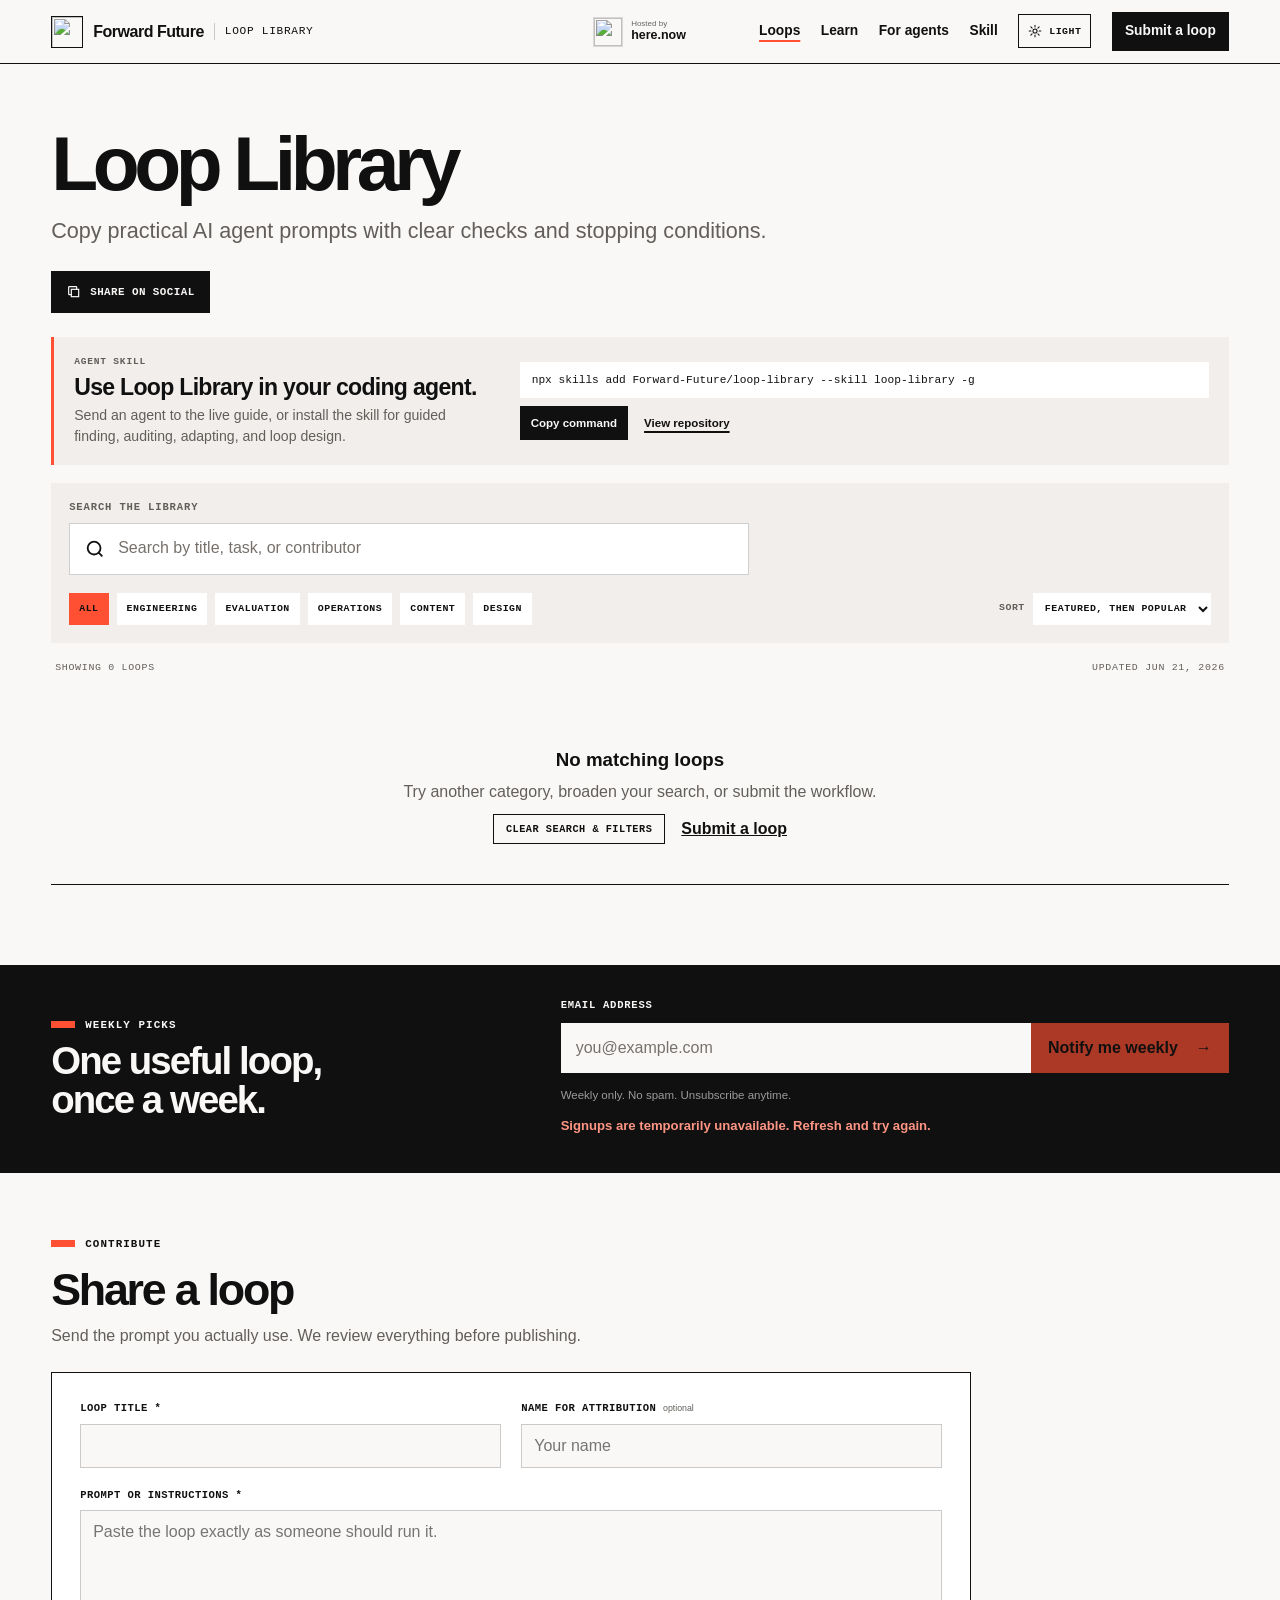
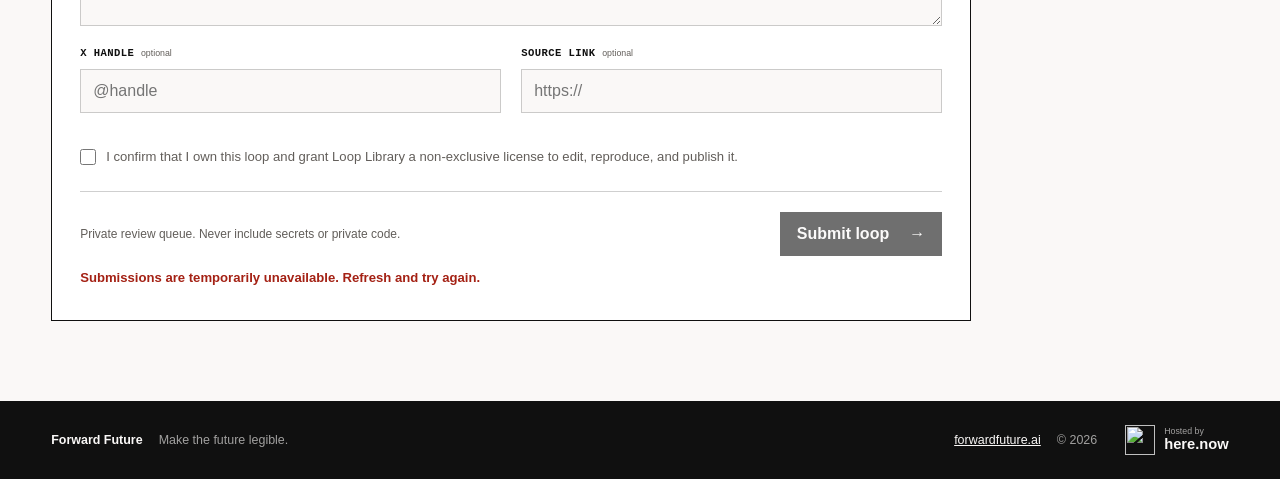
==== commit 0e066175: "Add GitHub-authenticated loop voting" ====
--- a/site/index.html
+++ b/site/index.html
@@ -132,7 +132,7 @@
       href="https://signals.forwardfuture.ai/loop-library/agents/"
     />
     <link rel="icon" type="image/png" href="./assets/favicon.png" />
-    <link rel="stylesheet" href="./styles.css?v=20260622-empty-state" />
+    <link rel="stylesheet" href="./styles.css?v=20260623-popular-ranking" />
     <script type="application/ld+json">
 {
   "@context": "https://schema.org",
@@ -198,7 +198,7 @@
   ]
 }
     </script>
-    <script src="./script.js?v=20260622-url-state" defer></script>
+    <script src="./script.js?v=20260623-popular-ranking" defer></script>
     <title>Loop Library: Repeatable AI Agent Workflows | Forward Future</title>
   </head>
   <body>
@@ -215,6 +215,26 @@
         />
         <span class="brand-name">Forward Future</span>
         <span class="brand-product">Loop Library</span>
+      </a>
+
+      <a
+        class="here-now-credit here-now-credit--header"
+        data-here-now-credit
+        href="https://here.now/r/signals"
+        target="_blank"
+        rel="noopener noreferrer"
+        aria-label="Hosted by here.now"
+      >
+        <img
+          class="here-now-credit__icon"
+          src="./assets/here-now-icon.svg"
+          alt=""
+          aria-hidden="true"
+        />
+        <span class="here-now-credit__text">
+          <small>Hosted by</small>
+          <strong>here.now</strong>
+        </span>
       </a>
 
       <nav class="site-nav" aria-label="Primary navigation">
@@ -247,25 +267,6 @@
           <span class="theme-label theme-label-dark">Dark</span>
         </button>
         <a class="nav-cta" href="#submit">Submit a loop</a>
-        <a
-          class="here-now-credit here-now-credit--header"
-          data-here-now-credit
-          href="https://here.now/r/signals"
-          target="_blank"
-          rel="noopener noreferrer"
-          aria-label="Hosted by here.now"
-        >
-          <img
-            class="here-now-credit__icon"
-            src="./assets/here-now-icon.svg"
-            alt=""
-            aria-hidden="true"
-          />
-          <span class="here-now-credit__text">
-            <small>Hosted by</small>
-            <strong>here.now</strong>
-          </span>
-        </a>
       </nav>
       <nav class="mobile-site-nav" aria-label="Primary navigation on small screens">
         <a href="#library" aria-current="page">Loops</a>
@@ -354,72 +355,86 @@
 
         <div class="library-controls">
           <label class="search-control">
-            <span class="sr-only">Search loops</span>
-            <svg viewBox="0 0 24 24" aria-hidden="true">
-              <circle cx="11" cy="11" r="7"></circle>
-              <path d="m20 20-4-4"></path>
-            </svg>
-            <input
-              id="loop-search"
-              type="search"
-              placeholder="Search loops or contributors"
-              autocomplete="off"
-            />
+            <span class="search-control-label">Search the library</span>
+            <span class="search-field">
+              <svg viewBox="0 0 24 24" aria-hidden="true">
+                <circle cx="11" cy="11" r="7"></circle>
+                <path d="m20 20-4-4"></path>
+              </svg>
+              <input
+                id="loop-search"
+                type="search"
+                placeholder="Search by title, task, or contributor"
+                autocomplete="off"
+              />
+            </span>
           </label>
 
-          <div
-            class="category-filters"
-            role="group"
-            aria-label="Filter loops by category"
-          >
-            <button
-              class="category-filter is-active"
-              type="button"
-              data-category-filter="all"
-              aria-pressed="true"
+          <div class="library-refinements">
+            <div
+              class="category-filters"
+              role="group"
+              aria-label="Filter loops by category"
             >
-              All
-            </button>
-            <button
-              class="category-filter"
-              type="button"
-              data-category-filter="engineering"
-              aria-pressed="false"
-            >
-              Engineering
-            </button>
-            <button
-              class="category-filter"
-              type="button"
-              data-category-filter="evaluation"
-              aria-pressed="false"
-            >
-              Evaluation
-            </button>
-            <button
-              class="category-filter"
-              type="button"
-              data-category-filter="operations"
-              aria-pressed="false"
-            >
-              Operations
-            </button>
-            <button
-              class="category-filter"
-              type="button"
-              data-category-filter="content"
-              aria-pressed="false"
-            >
-              Content
-            </button>
-            <button
-              class="category-filter"
-              type="button"
-              data-category-filter="design"
-              aria-pressed="false"
-            >
-              Design
-            </button>
+              <button
+                class="category-filter is-active"
+                type="button"
+                data-category-filter="all"
+                aria-pressed="true"
+              >
+                All
+              </button>
+              <button
+                class="category-filter"
+                type="button"
+                data-category-filter="engineering"
+                aria-pressed="false"
+              >
+                Engineering
+              </button>
+              <button
+                class="category-filter"
+                type="button"
+                data-category-filter="evaluation"
+                aria-pressed="false"
+              >
+                Evaluation
+              </button>
+              <button
+                class="category-filter"
+                type="button"
+                data-category-filter="operations"
+                aria-pressed="false"
+              >
+                Operations
+              </button>
+              <button
+                class="category-filter"
+                type="button"
+                data-category-filter="content"
+                aria-pressed="false"
+              >
+                Content
+              </button>
+              <button
+                class="category-filter"
+                type="button"
+                data-category-filter="design"
+                aria-pressed="false"
+              >
+                Design
+              </button>
+            </div>
+
+            <label class="sort-control" for="loop-sort">
+              <span>Sort</span>
+              <select id="loop-sort">
+                <option value="featured">Featured, then popular</option>
+                <option value="newest">Newest → oldest</option>
+                <option value="oldest">Oldest → newest</option>
+                <option value="alphabetical">A–Z</option>
+              </select>
+            </label>
           </div>
         </div>
 
--- a/site/styles.css
+++ b/site/styles.css
@@ -141,10 +141,10 @@
   position: sticky;
   z-index: 20;
   top: 0;
-  display: flex;
+  display: grid;
+  grid-template-columns: minmax(0, 1fr) auto minmax(0, 1fr);
   min-height: 64px;
   align-items: center;
-  justify-content: space-between;
   gap: 24px;
   padding: 0 var(--page-pad);
   border-bottom: 1px solid var(--ink);
@@ -154,6 +154,7 @@
 
 .brand-lockup {
   display: flex;
+  justify-self: start;
   align-items: center;
   gap: 10px;
   text-decoration: none;
@@ -180,10 +181,12 @@
 
 .site-nav {
   display: flex;
-  align-items: center;
-  gap: clamp(16px, 2.5vw, 32px);
+  justify-self: end;
+  align-items: center;
+  gap: clamp(12px, 1.6vw, 24px);
   font-size: 0.86rem;
   font-weight: 700;
+  white-space: nowrap;
 }
 
 .site-nav a {
@@ -333,6 +336,10 @@
   color: var(--light);
 }
 
+.here-now-credit--header {
+  justify-self: center;
+}
+
 .here-now-credit--footer .here-now-credit__icon {
   width: 30px;
   height: 30px;
@@ -488,9 +495,8 @@
   align-items: center;
   gap: clamp(18px, 3vw, 32px);
   margin-top: 24px;
-  padding: 16px 18px;
-  border: 1px solid var(--line);
-  border-left: 5px solid var(--orange);
+  padding: 18px 20px;
+  border-left: 3px solid var(--orange);
   color: var(--ink);
   background: var(--surface-muted);
   grid-template-columns: minmax(0, 0.75fr) minmax(360px, 1.25fr);
@@ -527,7 +533,6 @@
 .skill-install-command {
   display: block;
   padding: 10px 12px;
-  border: 1px solid var(--line);
   color: var(--ink);
   background: var(--surface);
   font-size: 0.7rem;
@@ -601,49 +606,84 @@
   display: flex;
   align-items: stretch;
   flex-direction: column;
-  gap: 14px;
+  gap: 18px;
   margin-top: 32px;
-  padding: 12px 0;
-  border-top: 1px solid var(--ink);
-  border-bottom: 1px solid var(--ink);
+  padding: 18px;
+  background: var(--surface-muted);
 }
 
 .search-control {
+  display: block;
+  width: min(100%, 680px);
+  cursor: text;
+}
+
+.search-control-label {
+  display: block;
+  width: max-content;
+  padding: 0;
+  margin-bottom: 8px;
+  color: var(--muted);
+  background: transparent;
+  font-family: var(--font-mono);
+  font-size: 0.66rem;
+  font-weight: 700;
+  letter-spacing: 0.08em;
+  line-height: 1.3;
+  text-transform: uppercase;
+}
+
+.search-field {
   display: flex;
-  width: min(100%, 680px);
-  align-items: center;
-  gap: 10px;
+  min-height: 52px;
+  align-items: center;
+  gap: 12px;
+  padding: 0 14px;
+  border: 1px solid var(--line);
+  background: var(--surface);
 }
 
 .search-control:focus-within {
   color: var(--orange);
 }
 
-.search-control svg {
-  width: 18px;
-  height: 18px;
+.search-control:hover .search-field {
+  border-color: var(--ink);
+}
+
+.search-control:focus-within .search-field {
+  border-color: var(--orange);
+  outline: 2px solid var(--orange);
+  outline-offset: 2px;
+}
+
+.search-field svg {
+  width: 22px;
+  height: 22px;
   flex: 0 0 auto;
   fill: none;
   stroke: currentColor;
-  stroke-width: 1.8;
-}
-
-.search-control input {
+  stroke-width: 2;
+}
+
+.search-field input {
   width: 100%;
-  padding: 8px 0 6px;
+  padding: 13px 0;
   border: 0;
   border-bottom: 2px solid transparent;
   outline: 0;
   color: var(--ink);
   background: transparent;
+  font-weight: 650;
 }
 
 .search-control input:focus-visible {
   border-bottom-color: currentColor;
 }
 
-.search-control input::placeholder {
+.search-field input::placeholder {
   color: var(--placeholder);
+  font-weight: 500;
 }
 
 .category-filters {
@@ -652,12 +692,19 @@
   gap: 8px;
 }
 
+.library-refinements {
+  display: flex;
+  align-items: center;
+  justify-content: space-between;
+  gap: 16px;
+}
+
 .category-filter {
   min-height: 32px;
   padding: 6px 10px;
-  border: 1px solid var(--ink);
-  color: var(--ink);
-  background: transparent;
+  border: 0;
+  color: var(--ink);
+  background: var(--surface);
   cursor: pointer;
   font-family: var(--font-mono);
   font-size: 0.62rem;
@@ -678,6 +725,41 @@
   outline-offset: 2px;
 }
 
+.sort-control {
+  display: flex;
+  flex: 0 0 auto;
+  align-items: center;
+  gap: 8px;
+  color: var(--muted);
+  font-family: var(--font-mono);
+  font-size: 0.62rem;
+  font-weight: 600;
+  letter-spacing: 0.05em;
+  text-transform: uppercase;
+}
+
+.sort-control select {
+  min-height: 32px;
+  padding: 6px 8px;
+  border: 0;
+  border-radius: 0;
+  color: var(--ink);
+  background: var(--surface);
+  cursor: pointer;
+  font: inherit;
+  letter-spacing: inherit;
+  text-transform: uppercase;
+}
+
+.sort-control select:focus-visible {
+  outline: 2px solid var(--orange);
+  outline-offset: 2px;
+}
+
+.sort-control select.is-pointer-focused:focus {
+  outline: none;
+}
+
 .copy-button {
   border: 1px solid var(--ink);
   color: var(--ink);
@@ -693,7 +775,7 @@
 .results-line {
   display: flex;
   justify-content: space-between;
-  padding: 14px 0;
+  padding: 18px 4px 10px;
   color: var(--muted);
   font-family: var(--font-mono);
   font-size: 0.62rem;
@@ -708,13 +790,13 @@
 .table-wrap {
   width: 100%;
   overflow-x: auto;
-  border-top: 2px solid var(--ink);
 }
 
 .loop-table {
   width: 100%;
-  border-collapse: collapse;
-  background: var(--surface);
+  border-collapse: separate;
+  border-spacing: 0 10px;
+  background: transparent;
 }
 
 .loop-table {
@@ -722,8 +804,8 @@
 }
 
 .loop-table th {
-  padding: 11px 18px;
-  border-bottom: 1px solid var(--ink);
+  padding: 0;
+  border: 0;
   font-family: var(--font-mono);
   font-size: 0.62rem;
   font-weight: 600;
@@ -732,13 +814,25 @@
   text-transform: uppercase;
 }
 
+.loop-table thead {
+  position: absolute;
+  width: 1px;
+  height: 1px;
+  padding: 0;
+  margin: -1px;
+  overflow: hidden;
+  clip: rect(0, 0, 0, 0);
+  white-space: nowrap;
+}
+
 .loop-table th:nth-child(2) {
   width: 124px;
 }
 
 .loop-table td {
-  padding: 18px;
-  border-bottom: 1px solid var(--line);
+  padding: 22px 20px;
+  border: 0;
+  background: var(--surface);
   vertical-align: top;
 }
 
@@ -800,14 +894,15 @@
 
 .loop-title-link {
   scroll-margin-top: 80px;
+  text-decoration: none;
+  text-underline-offset: 4px;
+}
+
+.loop-title-link:hover,
+.loop-title-link:focus-visible {
+  text-decoration: underline;
   text-decoration-color: var(--orange);
   text-decoration-thickness: 2px;
-  text-underline-offset: 4px;
-}
-
-.loop-title-link:hover,
-.loop-title-link:focus-visible {
-  text-decoration-thickness: 4px;
 }
 
 .cell-loop p {
@@ -852,17 +947,200 @@
 }
 
 .cell-action {
+  display: flex;
+  align-items: flex-end;
+  flex-direction: column;
+  gap: 8px;
   text-align: right;
 }
 
+.vote-controls {
+  display: inline-flex;
+  min-height: 30px;
+  align-items: center;
+  gap: 1px;
+  padding: 2px;
+  color: var(--muted);
+  background: var(--surface-muted);
+}
+
+.vote-label {
+  padding: 0 5px 0 6px;
+  font-family: var(--font-mono);
+  font-size: 0.57rem;
+  font-weight: 700;
+  letter-spacing: 0.05em;
+  text-transform: uppercase;
+}
+
+.vote-button {
+  display: inline-flex;
+  min-width: 38px;
+  min-height: 28px;
+  align-items: center;
+  justify-content: center;
+  gap: 4px;
+  padding: 4px 6px;
+  border: 0;
+  color: var(--muted);
+  background: transparent;
+  cursor: pointer;
+  font-family: var(--font-mono);
+  font-size: 0.67rem;
+  font-weight: 700;
+  opacity: 0.88;
+}
+
+.vote-button svg {
+  width: 15px;
+  height: 15px;
+  fill: none;
+  stroke: currentColor;
+  stroke-linecap: square;
+  stroke-linejoin: miter;
+  stroke-width: 2;
+}
+
+.vote-button:hover,
+.vote-button:focus-visible,
+.vote-button[aria-pressed="true"] {
+  color: var(--ink);
+  background: var(--surface);
+  opacity: 1;
+}
+
+.vote-button[aria-pressed="true"] {
+  color: var(--orange);
+}
+
+.vote-button:focus-visible {
+  position: relative;
+  outline: 2px solid var(--ink);
+  outline-offset: 2px;
+  z-index: 1;
+}
+
+.vote-button:disabled {
+  cursor: wait;
+  opacity: 0.5;
+}
+
+.vote-account {
+  display: flex;
+  align-items: center;
+  justify-content: flex-end;
+  gap: 10px;
+  padding: 8px 0;
+  color: var(--muted);
+  font-family: var(--font-mono);
+  font-size: 0.64rem;
+}
+
+.vote-account button {
+  padding: 3px 0;
+  border: 0;
+  border-bottom: 1px solid currentColor;
+  color: var(--ink);
+  background: transparent;
+  cursor: pointer;
+  font: inherit;
+  font-weight: 700;
+}
+
+.detail-actions {
+  display: flex;
+  align-items: center;
+  flex-wrap: wrap;
+  gap: 12px;
+  margin-top: 24px;
+}
+
+.detail-actions .share-actions {
+  margin-top: 0;
+}
+
+.login-dialog {
+  width: min(480px, calc(100vw - 32px));
+  padding: 0;
+  border: 1px solid var(--ink);
+  color: var(--ink);
+  background: var(--surface);
+}
+
+.login-dialog::backdrop {
+  background: rgba(16, 16, 16, 0.72);
+  backdrop-filter: blur(3px);
+}
+
+.login-dialog-panel {
+  padding: clamp(24px, 5vw, 36px);
+}
+
+.login-dialog h2 {
+  margin-bottom: 10px;
+  font-size: clamp(2rem, 5vw, 2.7rem);
+  letter-spacing: -0.055em;
+  line-height: 1;
+}
+
+.login-dialog-panel > p:not(.eyebrow) {
+  color: var(--muted);
+}
+
+.login-providers {
+  display: grid;
+  gap: 10px;
+  margin: 24px 0 18px;
+}
+
+.login-provider {
+  display: flex;
+  min-height: 46px;
+  align-items: center;
+  justify-content: center;
+  padding: 10px 14px;
+  border: 1px solid var(--ink);
+  color: var(--solid-foreground);
+  background: var(--solid-background);
+  font-family: var(--font-mono);
+  font-size: 0.72rem;
+  font-weight: 700;
+  letter-spacing: 0.04em;
+  text-decoration: none;
+  text-transform: uppercase;
+}
+
+.login-provider:hover,
+.login-provider:focus-visible {
+  color: var(--charcoal);
+  background: var(--orange);
+}
+
+.login-cancel {
+  padding: 4px 0;
+  border: 0;
+  border-bottom: 1px solid currentColor;
+  color: var(--ink);
+  background: transparent;
+  cursor: pointer;
+  font-family: var(--font-mono);
+  font-size: 0.68rem;
+  font-weight: 700;
+}
+
 .copy-button {
-  padding: 7px 9px;
+  min-height: 38px;
+  padding: 9px 13px;
+  border-color: var(--solid-background);
+  color: var(--solid-foreground);
+  background: var(--solid-background);
+  font-weight: 700;
 }
 
 .copy-button:hover,
 .copy-button:focus-visible {
-  color: var(--solid-foreground);
-  background: var(--solid-background);
+  color: var(--charcoal);
+  background: var(--orange);
 }
 
 .empty-state {
@@ -882,6 +1160,38 @@
 
 .empty-state a {
   font-weight: 700;
+}
+
+.empty-state-actions {
+  display: flex;
+  align-items: center;
+  justify-content: center;
+  flex-wrap: wrap;
+  gap: 16px;
+}
+
+.empty-state-reset {
+  padding: 8px 12px;
+  border: 1px solid var(--ink);
+  color: var(--ink);
+  background: transparent;
+  cursor: pointer;
+  font-family: var(--font-mono);
+  font-size: 0.64rem;
+  font-weight: 600;
+  letter-spacing: 0.05em;
+  text-transform: uppercase;
+}
+
+.empty-state-reset:hover,
+.empty-state-reset:focus-visible {
+  color: var(--solid-foreground);
+  background: var(--solid-background);
+}
+
+.empty-state-reset:focus-visible {
+  outline: 2px solid currentColor;
+  outline-offset: 2px;
 }
 
 .pagination {
@@ -1267,16 +1577,13 @@
 
 .detail-byline {
   margin-bottom: 0;
-  color: var(--muted);
-  font-family: var(--font-mono);
-  font-size: 0.62rem;
-  font-weight: 600;
-  letter-spacing: 0.06em;
-  text-transform: uppercase;
+  color: var(--ink);
+  font-size: 0.95rem;
+  line-height: 1.5;
 }
 
 .detail-byline strong {
-  color: var(--ink);
+  font-weight: 700;
 }
 
 .detail-stack {
@@ -1814,19 +2121,18 @@
   }
 
   .site-header {
-    flex-wrap: wrap;
     padding-top: 8px;
     row-gap: 0;
   }
 
-  .site-nav > a:not(.nav-cta):not(.here-now-credit) {
+  .site-nav > a:not(.nav-cta) {
     display: none;
   }
 
   .mobile-site-nav {
     display: flex;
+    grid-column: 1 / -1;
     width: 100%;
-    flex: 0 0 100%;
     align-items: center;
     justify-content: center;
     gap: clamp(28px, 8vw, 64px);
@@ -1901,6 +2207,11 @@
 
   .search-control {
     width: 100%;
+  }
+
+  .library-refinements {
+    align-items: flex-start;
+    flex-direction: column;
   }
 
   .results-line span,
@@ -1943,6 +2254,9 @@
   }
 
   .cell-action {
+    align-items: flex-start;
+    flex-direction: row;
+    flex-wrap: wrap;
     grid-area: action;
     text-align: left;
   }
@@ -2039,6 +2353,25 @@
 }
 
 @media (max-width: 620px) {
+  .site-header {
+    grid-template-columns: auto minmax(0, 1fr);
+  }
+
+  .here-now-credit--header {
+    grid-column: 1 / -1;
+    grid-row: 2;
+    padding-top: 6px;
+  }
+
+  .site-nav {
+    grid-column: 2;
+    grid-row: 1;
+  }
+
+  .mobile-site-nav {
+    grid-row: 3;
+  }
+
   .brand-name {
     display: none;
   }
